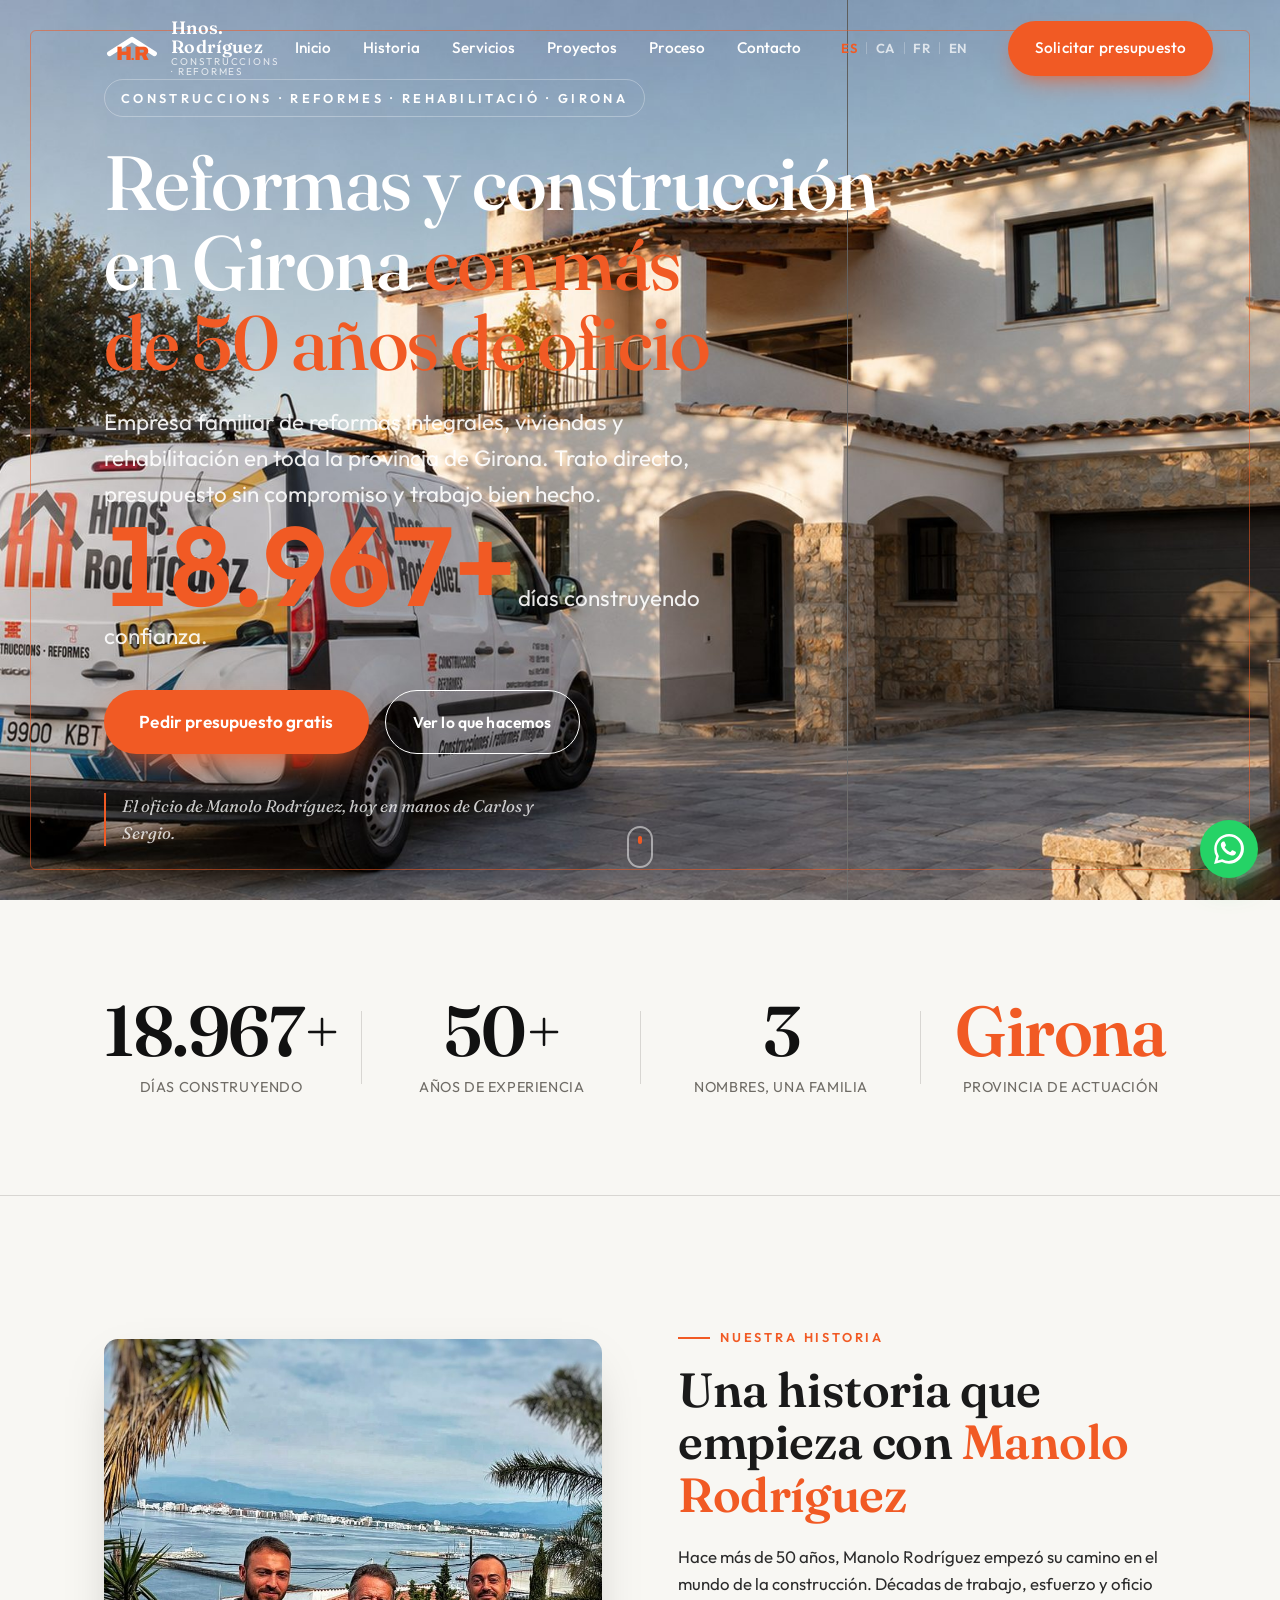
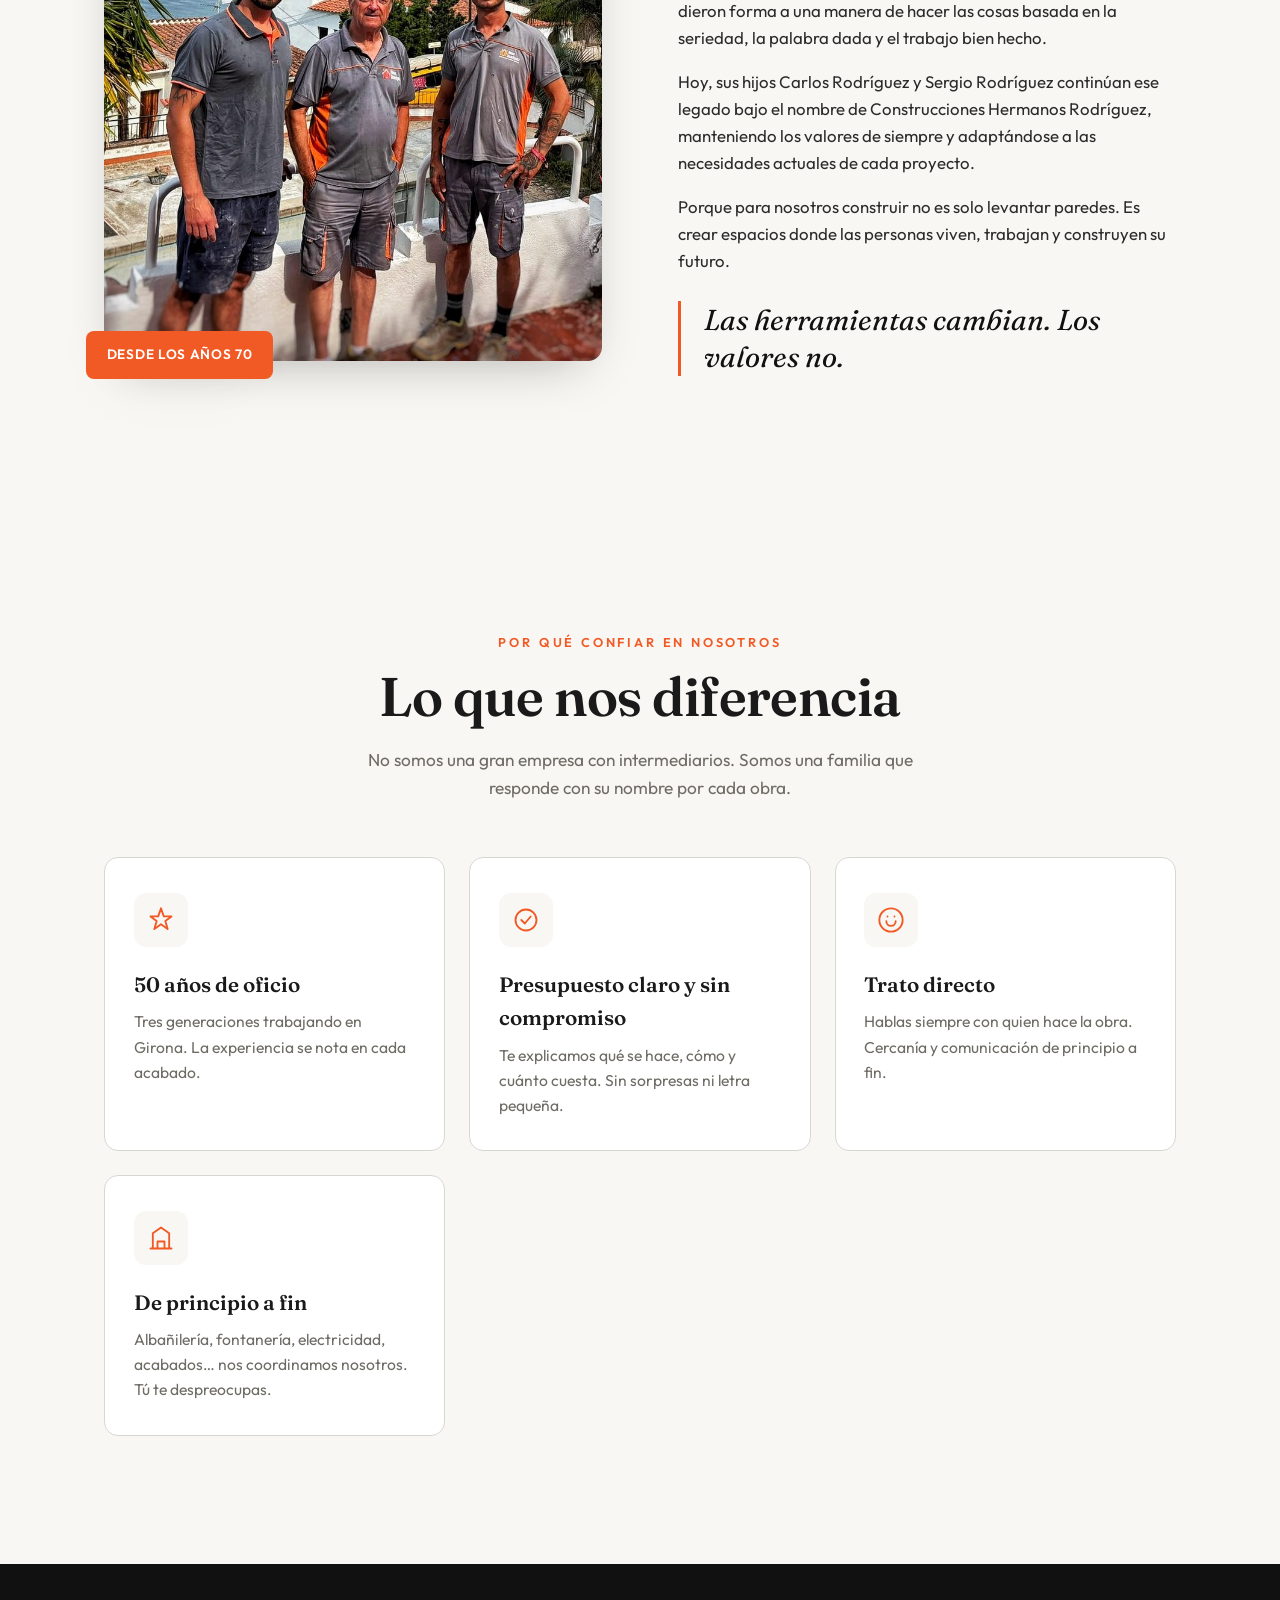
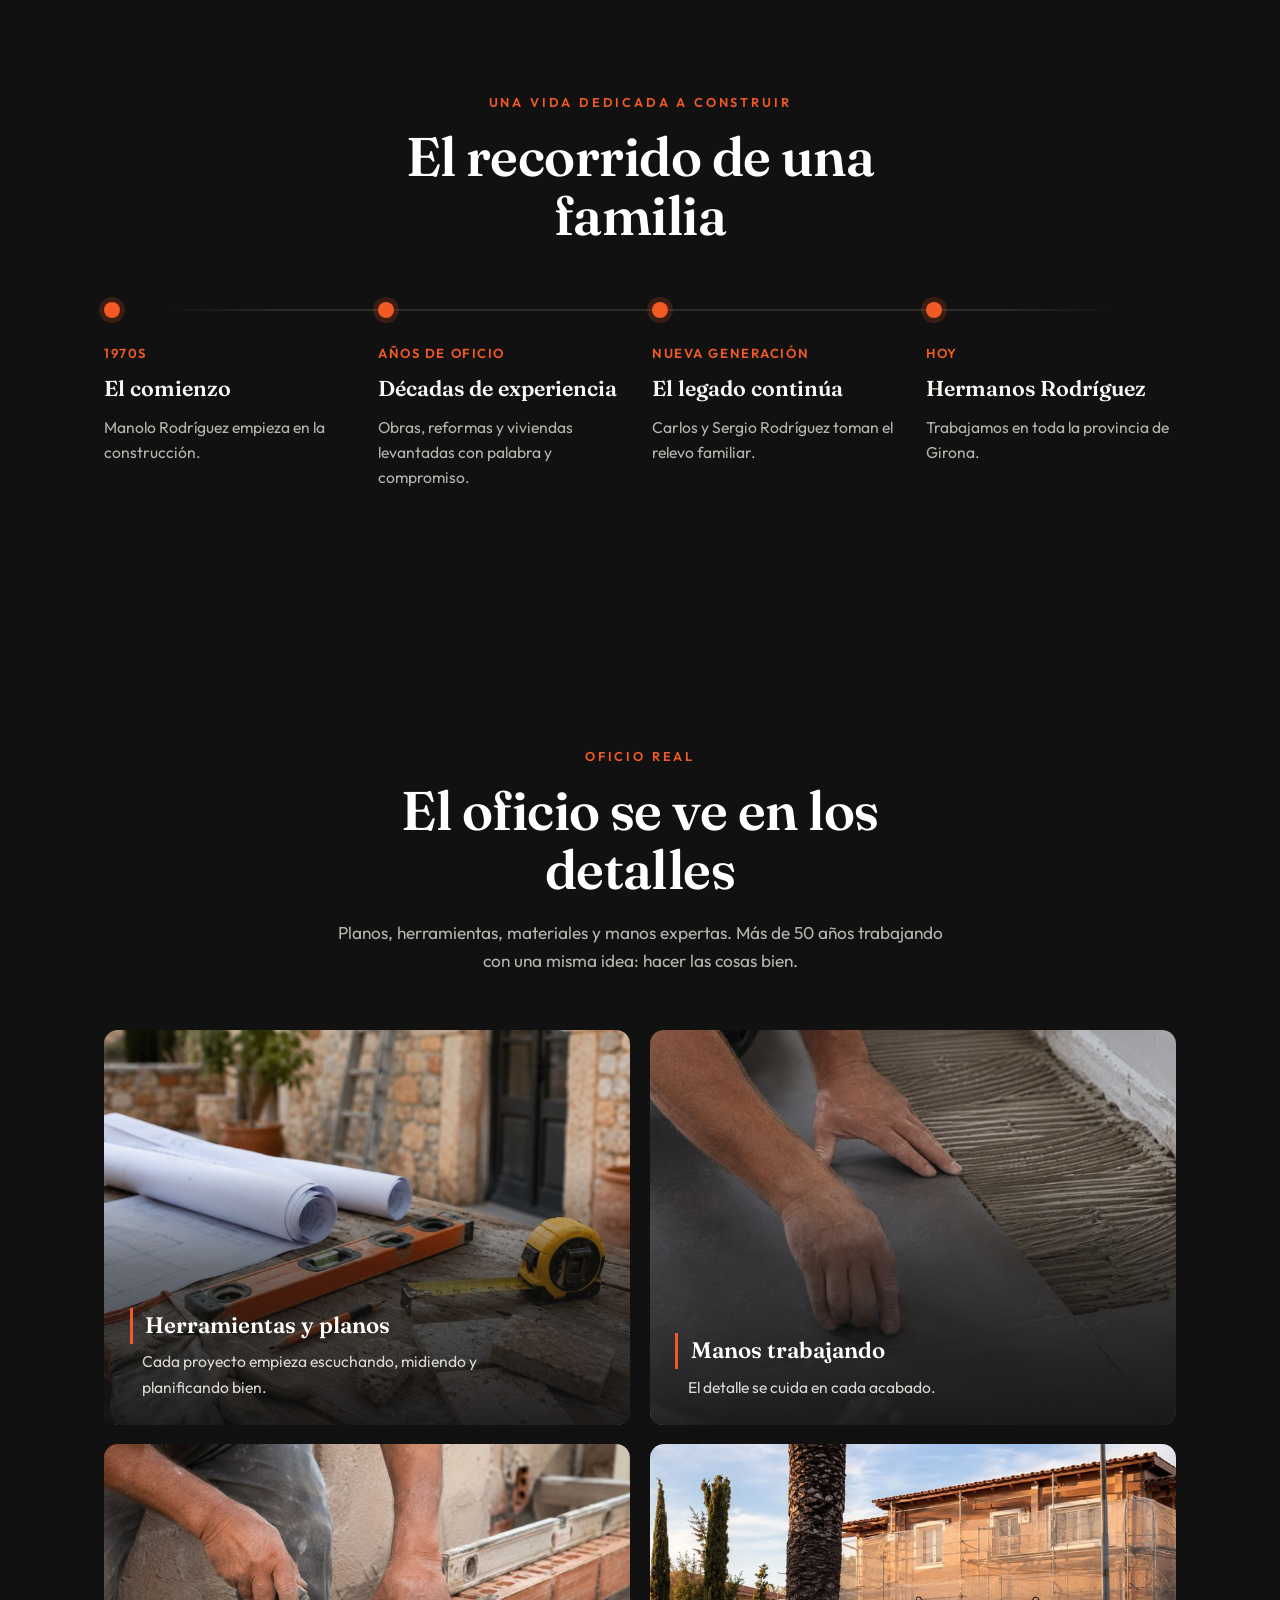
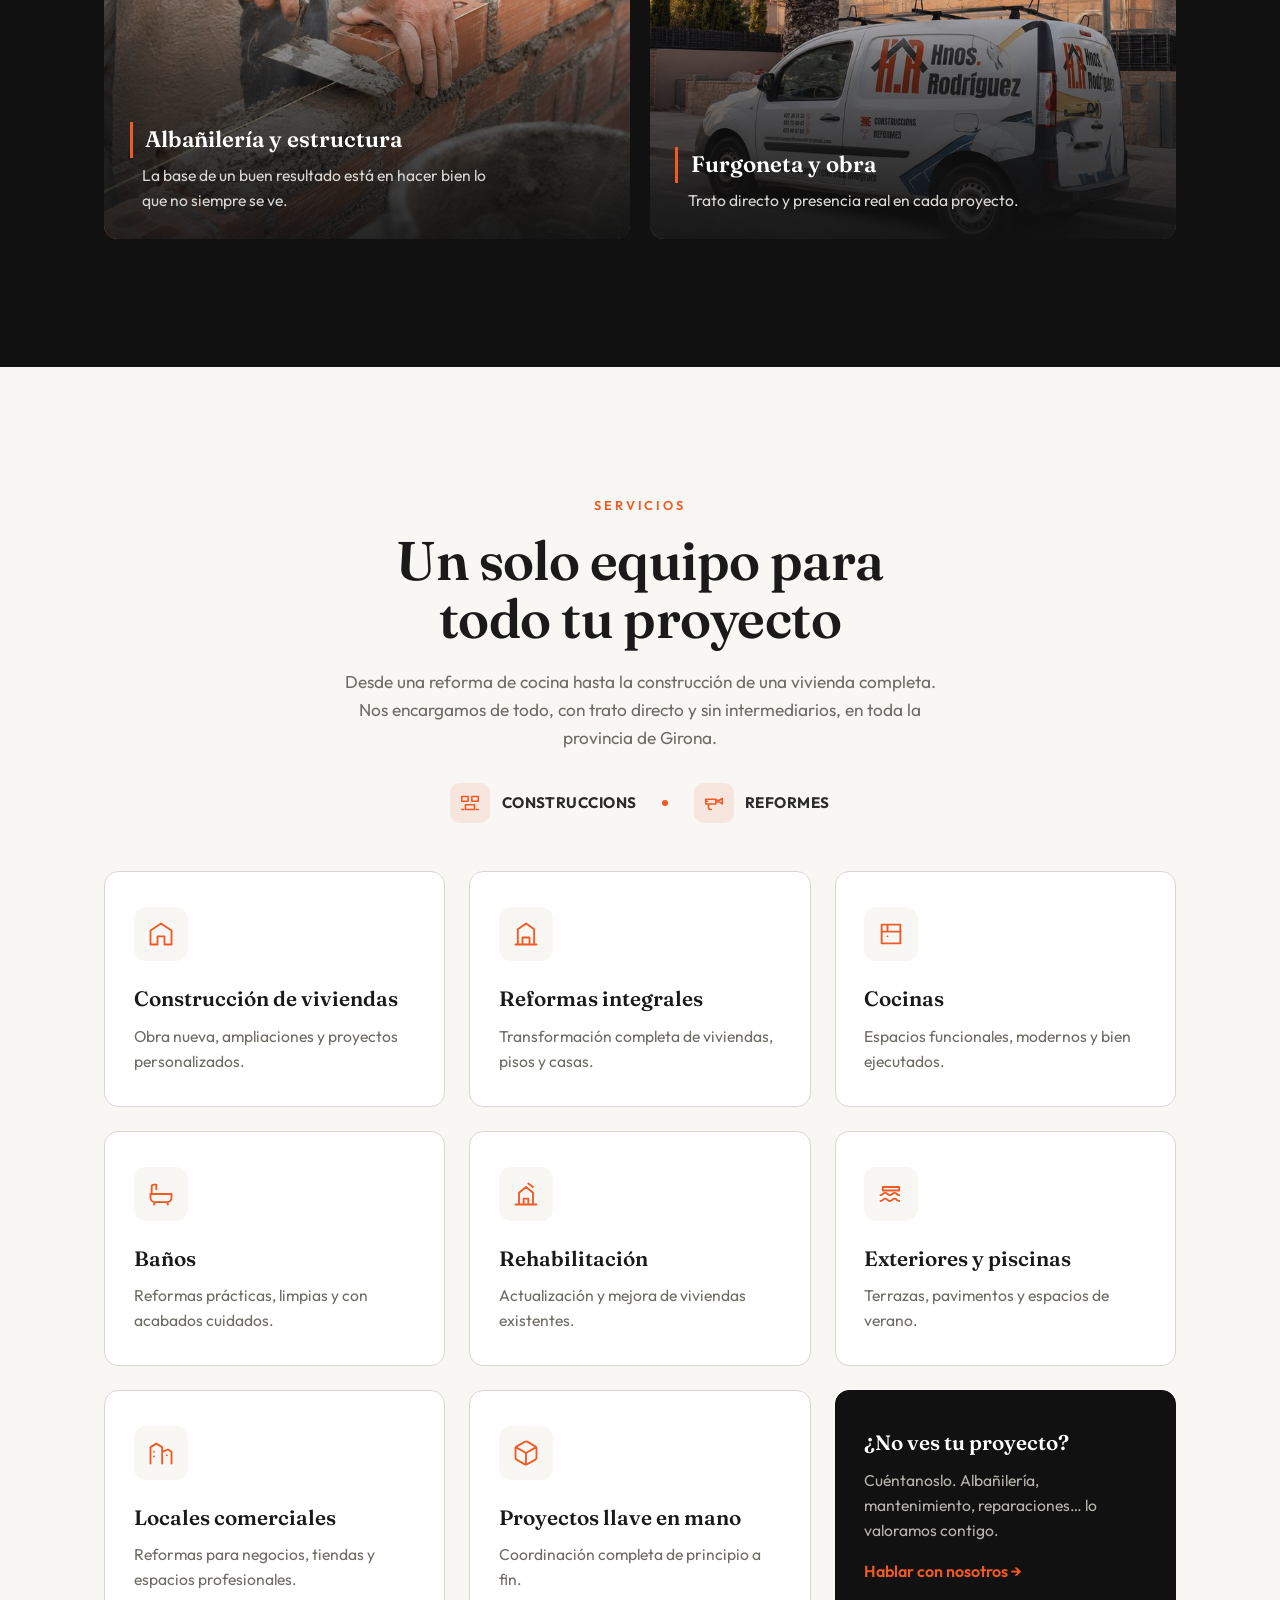
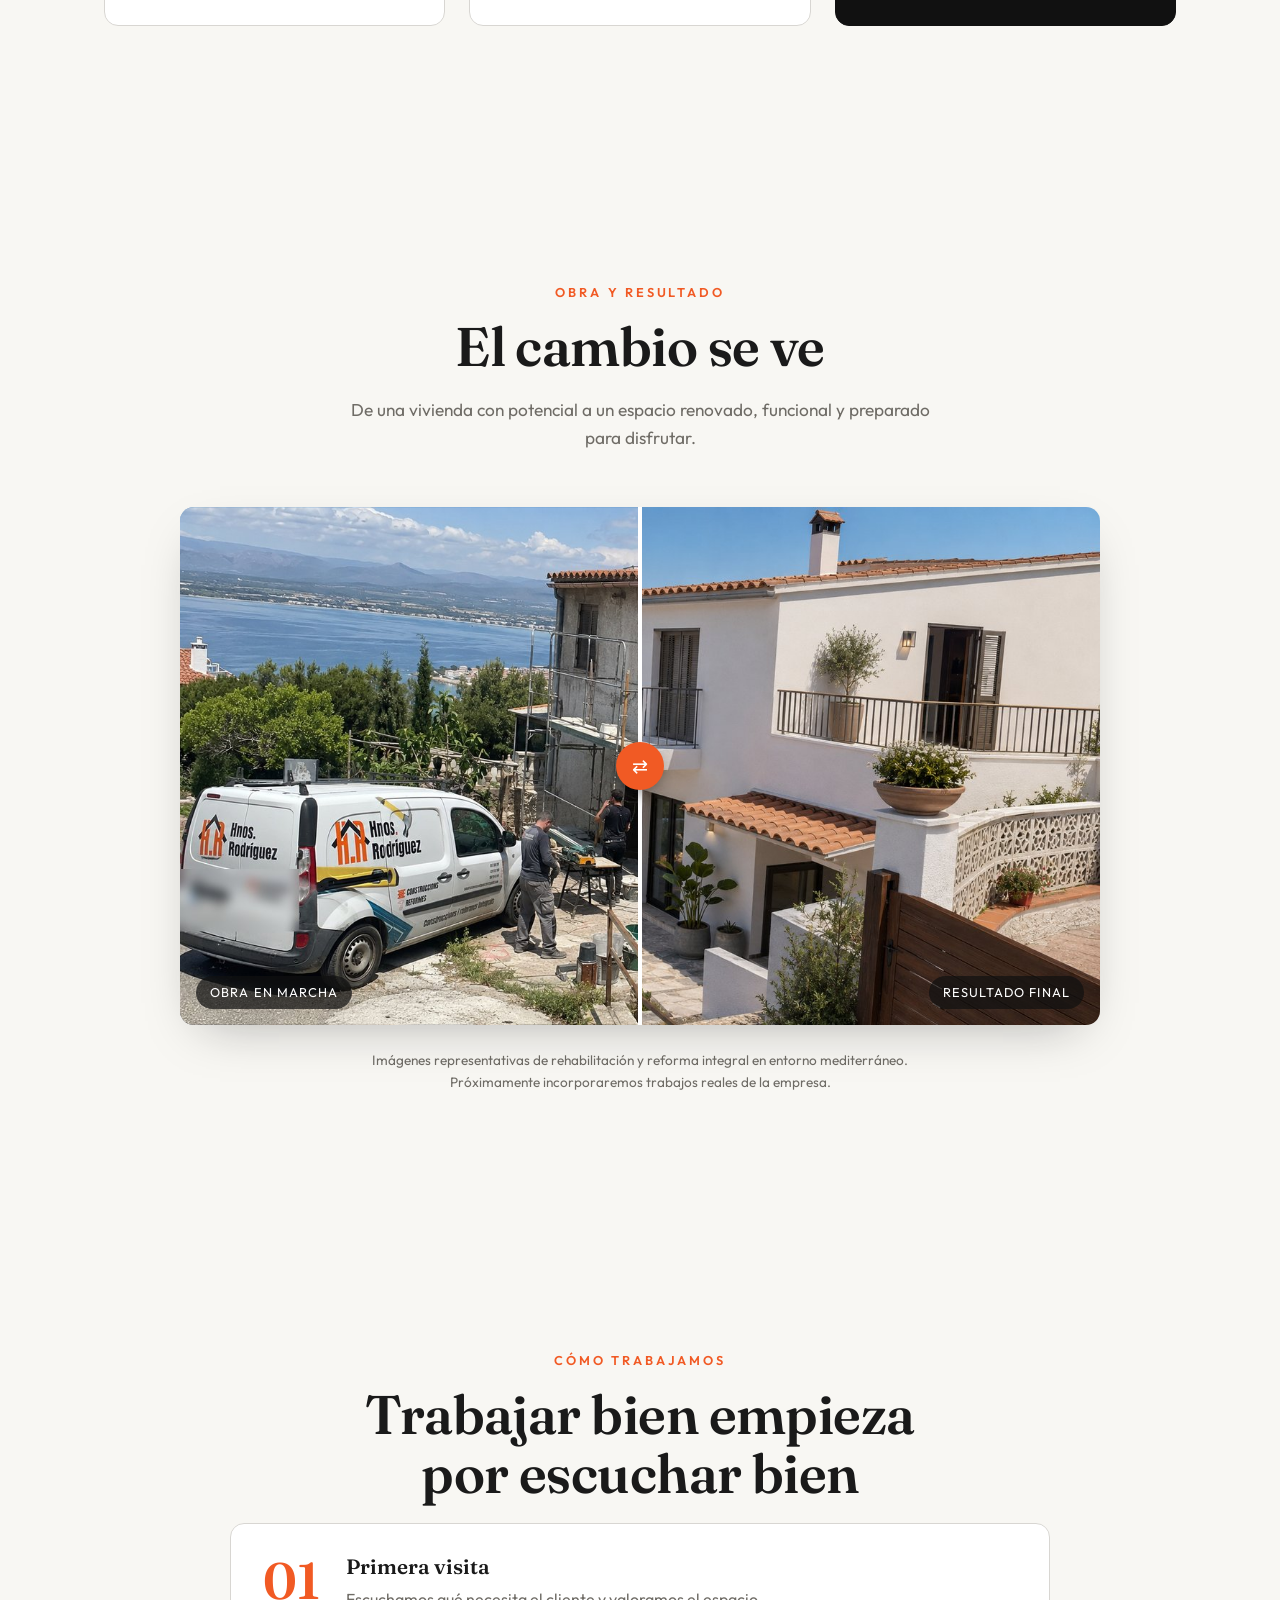
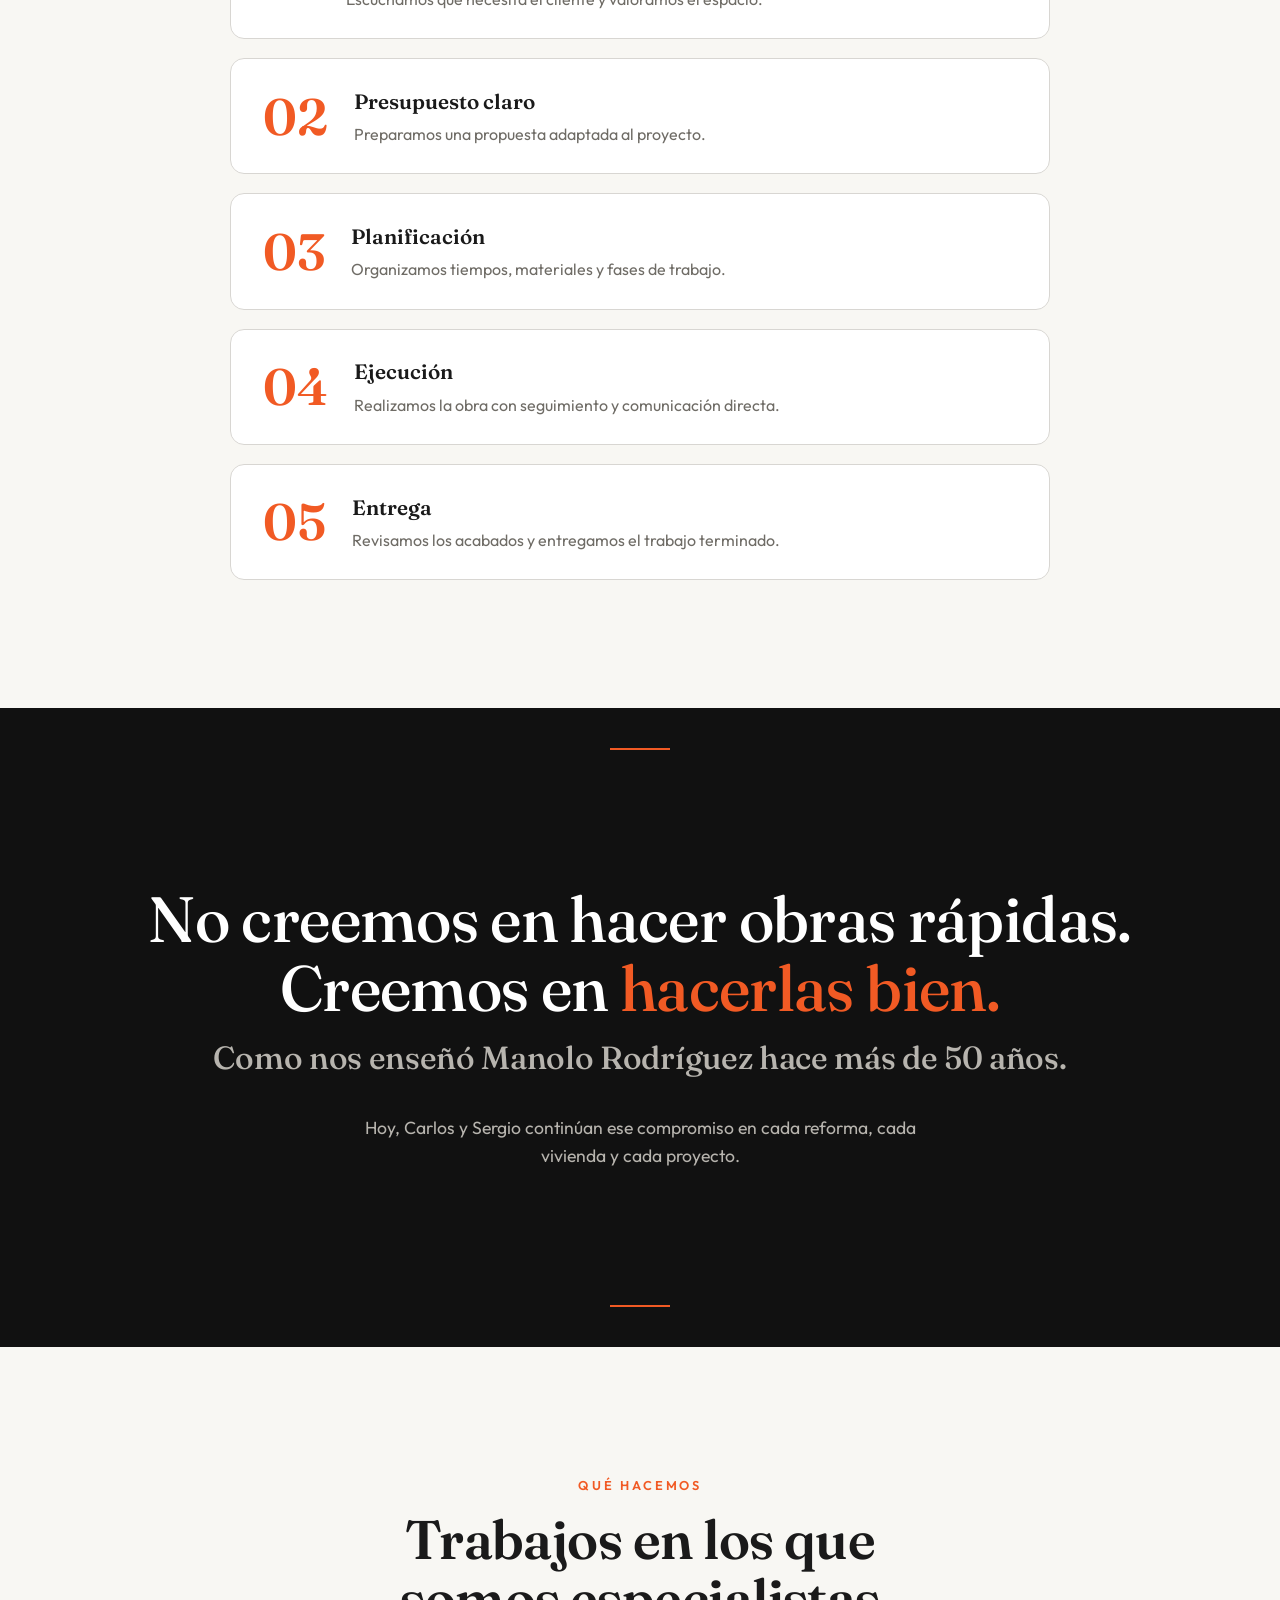
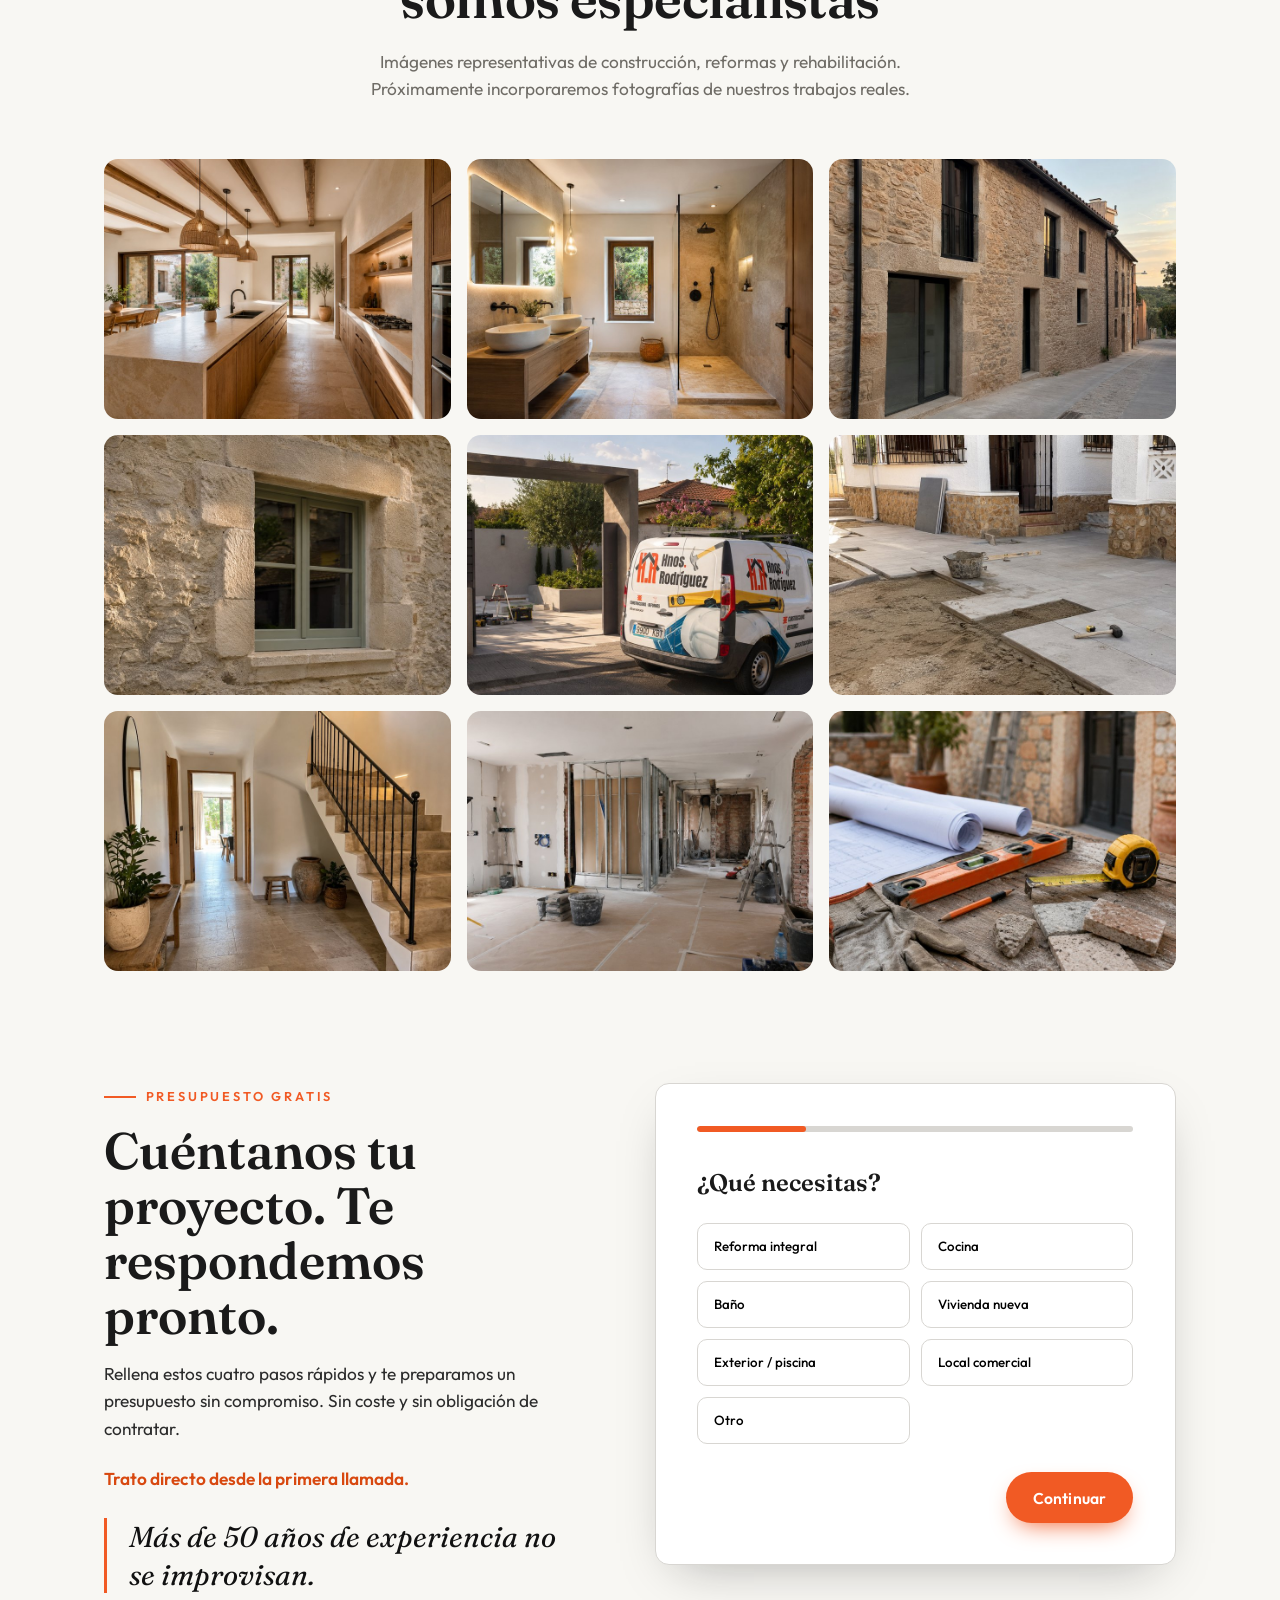
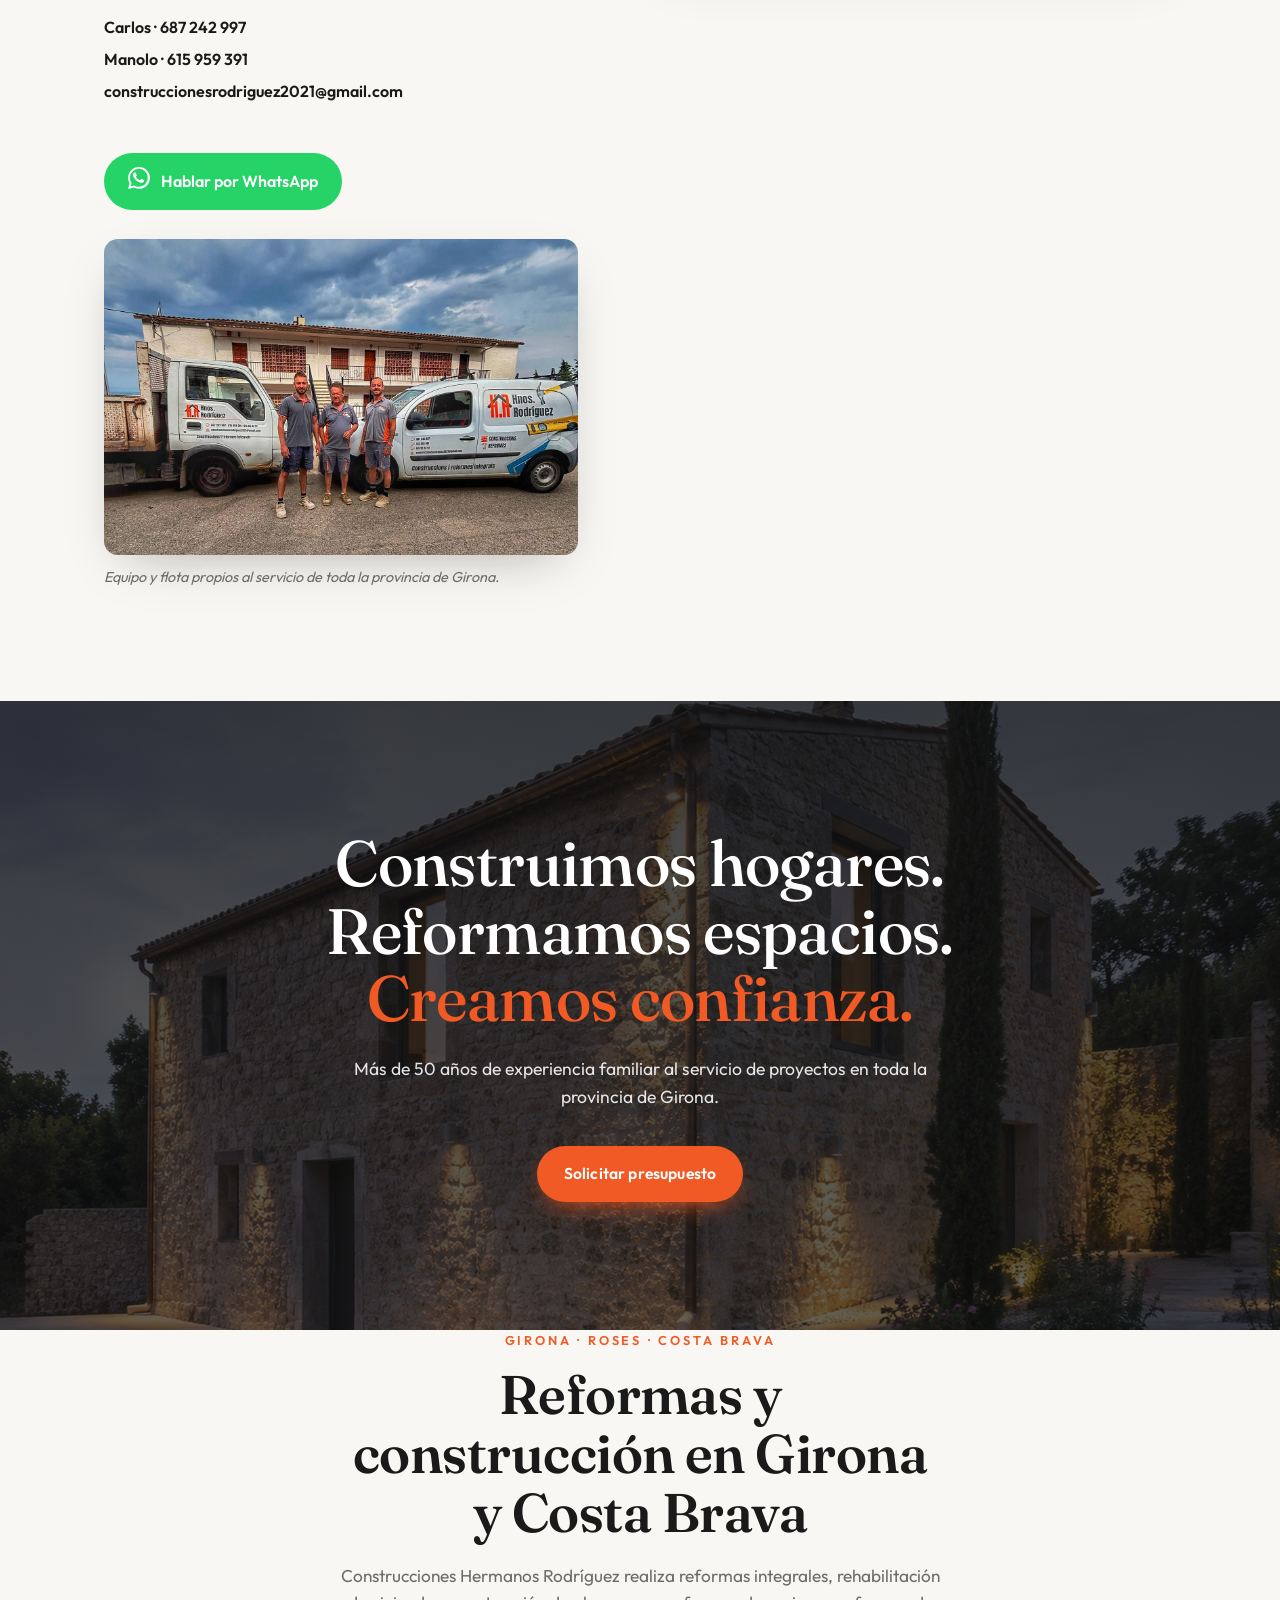
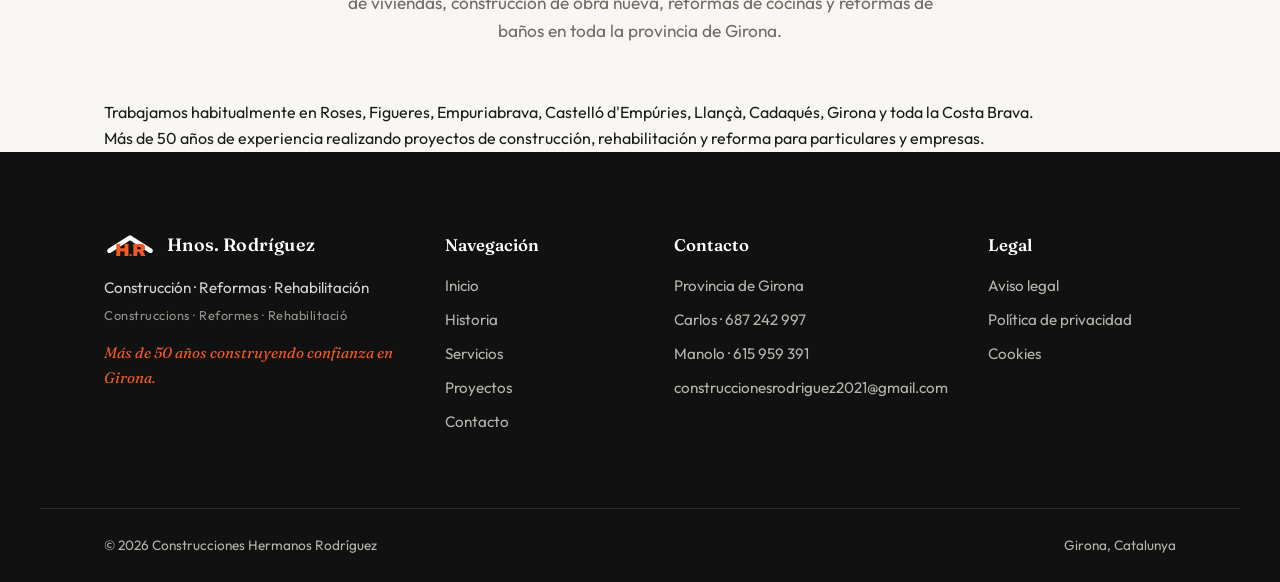
==== index.html @ c974e845 "Update index.html" ====
<!DOCTYPE html>
<html lang="es">
<head>
  <meta charset="UTF-8" />
  <meta name="viewport" content="width=device-width, initial-scale=1.0" />

  <!-- ============ SEO ============ -->
  <title>Construcciones Hermanos Rodríguez | Reformas en Girona, Roses y Costa Brava</title>
<meta name="description" content="Construcciones Hermanos Rodríguez, empresa familiar de reformas integrales y construcción en Girona, Roses y Costa Brava con más de 50 años de experiencia. Cocinas, baños, viviendas y rehabilitación. Presupuesto gratis." />
<meta name="keywords" content="construcción Girona, reformas Girona, reformas Roses, reformas Costa Brava, reformas integrales Girona, constructora Girona, rehabilitación de viviendas, empresa familiar de construcción" />
<meta name="author" content="Construcciones Hermanos Rodríguez" />
<meta name="robots" content="index, follow" />
<link rel="canonical" href="https://hermanosrodriguez1975.es/" />

  <!-- ============ hreflang · versiones por idioma ============ -->
  <link rel="alternate" hreflang="es" href="https://hermanosrodriguez1975.es/" />
  <link rel="alternate" hreflang="ca" href="https://hermanosrodriguez1975.es/ca/" />
  <link rel="alternate" hreflang="fr" href="https://hermanosrodriguez1975.es/fr/" />
  <link rel="alternate" hreflang="en" href="https://hermanosrodriguez1975.es/en/" />
  <link rel="alternate" hreflang="x-default" href="https://hermanosrodriguez1975.es/" />

  <!-- ============ Open Graph ============ -->
  <meta property="og:type" content="website" />
  <meta property="og:url" content="https://hermanosrodriguez1975.es/" />
  <meta property="og:title" content="Construcciones Hermanos Rodríguez | Reformas y construcción en Girona" />
  <meta property="og:description" content="Empresa familiar de construcción y reformas en Girona con más de 50 años de experiencia. Más de 50 años construyendo confianza." />
  <meta property="og:image" content="/images/hero.jpg" />
  <meta property="og:locale" content="es_ES" />
  <meta property="og:site_name" content="Construcciones Hermanos Rodríguez" />

  <!-- ============ Favicon (placeholder SVG con iniciales H.R) ============ -->
  <link rel="icon" type="image/svg+xml" href="data:image/svg+xml,%3Csvg xmlns='http://www.w3.org/2000/svg' viewBox='0 0 220 160'%3E%3Crect width='220' height='160' rx='28' fill='%23111111'/%3E%3Cpath d='M30 96 L110 44 L190 96' fill='none' stroke='%23E8E6E2' stroke-width='18' stroke-linejoin='round' stroke-linecap='round'/%3E%3Ctext x='110' y='118' text-anchor='middle' font-family='Arial Black,sans-serif' font-weight='900' font-size='62' fill='%23F15A24'%3EH.R%3C/text%3E%3C/svg%3E" />

  <!-- ============ Tipografías ============ -->
  <link rel="preconnect" href="https://fonts.googleapis.com" />
  <link rel="preconnect" href="https://fonts.gstatic.com" crossorigin />
  <link href="https://fonts.googleapis.com/css2?family=Archivo:wght@800;900&family=Fraunces:ital,opsz,wght@0,9..144,400;0,9..144,500;0,9..144,600;0,9..144,700;1,9..144,500&family=Outfit:wght@300;400;500;600;700&display=swap" rel="stylesheet" />

  <link rel="stylesheet" href="/style.css" />

  <!-- ============ JSON-LD · HomeAndConstructionBusiness ============ -->
  <script type="application/ld+json">
  {
    "@context": "https://schema.org",
    "@type": "HomeAndConstructionBusiness",
    "name": "Construcciones Hermanos Rodríguez",
    "alternateName": "Hnos. Rodríguez",
    "description": "Empresa familiar de construcción, reformas integrales y rehabilitación de viviendas en la provincia de Girona con más de 50 años de experiencia.",
    "url": "https://hermanosrodriguez1975.es/",
    "telephone": "+34687242997",
    "email": "construccionesrodriguez2021@gmail.com",
    "image": "https://hermanosrodriguez1975.es/images/hero.jpg",
    "priceRange": "€€",
    "areaServed": {
      "@type": "AdministrativeArea",
      "name": "Provincia de Girona"
    },
    "address": {
      "@type": "PostalAddress",
      "addressRegion": "Girona",
      "addressCountry": "ES"
    },
    "founder": {
      "@type": "Person",
      "name": "Manolo Rodríguez"
    },
    "employee": [
      { "@type": "Person", "name": "Carlos Rodríguez" },
      { "@type": "Person", "name": "Sergio Rodríguez" }
    ],
    "knowsAbout": [
      "Construcción de viviendas",
      "Reformas integrales",
      "Rehabilitación de viviendas",
      "Reformas de cocinas",
      "Reformas de baños",
      "Albañilería general",
      "Piscinas y exteriores"
    ],
    "slogan": "Más de 50 años construyendo confianza."
  }
  </script>
</head>

<body>

  <!-- ====================================================== -->
  <!-- SECCIÓN 1 · NAVBAR                                      -->
  <!-- ====================================================== -->
  <header class="nav" id="nav">
    <div class="nav__inner">
      <a href="#inicio" class="brand" aria-label="Construcciones Hermanos Rodríguez - Inicio">
        <span class="brand__mark" aria-hidden="true">
          <!-- Logo H.R fiel a la imagen de marca: H.R naranja + tejado gris detrás -->
          <svg viewBox="0 0 220 120" width="56" height="31" class="brand__logo">
            <path class="brand__roof" d="M22 80 L110 24 L198 80" fill="none" stroke="currentColor" stroke-width="20" stroke-linejoin="round" stroke-linecap="round"/>
            <text class="brand__hr" x="110" y="104" text-anchor="middle" font-family="'Archivo', 'Outfit', sans-serif" font-weight="900" font-size="76" letter-spacing="-2" fill="var(--orange)">H<tspan font-size="40">.</tspan>R</text>
          </svg>
        </span>
        <span class="brand__text">
          <strong>Hnos. Rodríguez</strong>
          <em>Construccions · Reformes</em>
        </span>
      </a>

      <nav class="nav__links" id="navLinks" aria-label="Navegación principal">
        <a href="#inicio">Inicio</a>
        <a href="#historia">Historia</a>
        <a href="#servicios">Servicios</a>
        <a href="#proyectos">Proyectos</a>
        <a href="#proceso">Proceso</a>
        <a href="#contacto">Contacto</a>
        <div class="lang" role="navigation" aria-label="Selector de idioma">
          <a href="/" class="lang__opt is-active" lang="es" hreflang="es" aria-current="true">ES</a>
          <a href="/ca/" class="lang__opt" lang="ca" hreflang="ca">CA</a>
          <a href="/fr/" class="lang__opt" lang="fr" hreflang="fr">FR</a>
          <a href="/en/" class="lang__opt" lang="en" hreflang="en">EN</a>
        </div>
        <a href="#contacto" class="btn btn--solid nav__cta">Solicitar presupuesto</a>
      </nav>

      <button class="nav__burger" id="navBurger" aria-label="Abrir menú" aria-expanded="false" aria-controls="navLinks">
        <span></span><span></span><span></span>
      </button>
    </div>
  </header>

  <!-- ====================================================== -->
  <!-- SECCIÓN 2 · HERO CINEMATOGRÁFICO                        -->
  <!-- ====================================================== -->
  <section class="hero" id="inicio">
    <div class="hero__media">
      <!-- Sustituir por images/hero.jpg (o un vídeo) -->
      <img src="/images/hero.jpg" alt="Imagen representativa de vivienda moderna y construcción en Girona" />
      <div class="hero__overlay"></div>
    </div>

    <!-- Marco fino naranja inspirado en el logo H.R -->
    <div class="hero__frame" aria-hidden="true"></div>

    <div class="hero__content">
      <span class="hero__eyebrow reveal">Construccions · Reformes · Rehabilitació · Girona</span>
      <h1 class="hero__title reveal">
        Reformas y construcción en Girona
        <span class="accent">con más de 50 años de oficio</span>
      </h1>
      <p class="hero__sub reveal">Empresa familiar de reformas integrales, viviendas y rehabilitación en toda la provincia de Girona. Trato directo, presupuesto sin compromiso y trabajo bien hecho. <span class="hero__count" id="heroDays" aria-label="18.750 o más días">18.750+</span> días construyendo confianza.</p>

      <div class="hero__actions reveal">
        <a href="#contacto" class="btn btn--solid btn--lg">Pedir presupuesto gratis</a>
        <a href="#proyectos" class="btn btn--ghost">Ver lo que hacemos</a>
      </div>

      <p class="hero__note reveal">El oficio de Manolo Rodríguez, hoy en manos de Carlos y Sergio.</p>
      <p class="hero__tag reveal">Las herramientas cambian. Los valores no.</p>
    </div>

    <a href="#confianza" class="hero__scroll" aria-label="Bajar">
      <span></span>
    </a>
  </section>

  <!-- ====================================================== -->
  <!-- SECCIÓN 3 · MURO DE CONFIANZA                           -->
  <!-- ====================================================== -->
  <section class="trust" aria-label="Datos de la empresa" id="confianza">
    <div class="container">
      <div class="trust__grid">
        <div class="trust__item reveal">
          <span class="trust__num" data-count="18750" data-dynamic="days" data-suffix="+">18.750+</span>
          <span class="trust__label">Días construyendo</span>
        </div>
        <div class="trust__item reveal">
          <span class="trust__num" data-count="50" data-suffix="+">50+</span>
          <span class="trust__label">Años de experiencia</span>
        </div>
        <div class="trust__item reveal">
          <span class="trust__num">3</span>
          <span class="trust__label">Nombres, una familia</span>
        </div>
        <div class="trust__item reveal">
          <span class="trust__num trust__num--word">Girona</span>
          <span class="trust__label">Provincia de actuación</span>
        </div>
      </div>
    </div>
  </section>

  <!-- ====================================================== -->
  <!-- SECCIÓN 4 · HISTORIA FAMILIAR                           -->
  <!-- ====================================================== -->
  <section class="history" id="historia">
    <div class="container history__grid">
      <div class="history__media reveal">
        <img src="/images/equipo-mar.jpg" alt="Manolo, Carlos y Sergio Rodríguez, equipo de Construcciones Hermanos Rodríguez, frente a la bahía de Roses (Girona)" />
        <span class="history__badge">Desde los años 70</span>
      </div>

      <div class="history__text">
        <span class="kicker reveal">Nuestra historia</span>
        <h2 class="reveal">Una historia que empieza con <span class="accent">Manolo Rodríguez</span></h2>
        <p class="reveal">Hace más de 50 años, Manolo Rodríguez empezó su camino en el mundo de la construcción. Décadas de trabajo, esfuerzo y oficio dieron forma a una manera de hacer las cosas basada en la seriedad, la palabra dada y el trabajo bien hecho.</p>
        <p class="reveal">Hoy, sus hijos Carlos Rodríguez y Sergio Rodríguez continúan ese legado bajo el nombre de Construcciones Hermanos Rodríguez, manteniendo los valores de siempre y adaptándose a las necesidades actuales de cada proyecto.</p>
        <p class="reveal">Porque para nosotros construir no es solo levantar paredes. Es crear espacios donde las personas viven, trabajan y construyen su futuro.</p>
        <blockquote class="pullquote reveal">Las herramientas cambian. Los valores no.</blockquote>
      </div>
    </div>
  </section>

  <!-- ====================================================== -->
  <!-- SECCIÓN · POR QUÉ ELEGIRNOS                             -->
  <!-- ====================================================== -->
  <section class="services" aria-label="Por qué elegirnos">
    <div class="container">
      <span class="kicker kicker--center reveal">Por qué confiar en nosotros</span>
      <h2 class="section-title reveal">Lo que nos diferencia</h2>
      <p class="section-sub reveal">No somos una gran empresa con intermediarios. Somos una familia que responde con su nombre por cada obra.</p>

      <div class="services__grid">
        <article class="card reveal">
          <span class="card__icon" aria-hidden="true">
            <svg viewBox="0 0 24 24"><path d="M12 2l2.4 6.9H21l-5.3 4 2 6.9-5.7-4.2-5.7 4.2 2-6.9-5.3-4h6.6z"/></svg>
          </span>
          <h3>50 años de oficio</h3>
          <p>Tres generaciones trabajando en Girona. La experiencia se nota en cada acabado.</p>
        </article>
        <article class="card reveal">
          <span class="card__icon" aria-hidden="true">
            <svg viewBox="0 0 24 24"><path d="M3 12a9 9 0 1 0 18 0 9 9 0 0 0-18 0zM8 12l3 3 5-6"/></svg>
          </span>
          <h3>Presupuesto claro y sin compromiso</h3>
          <p>Te explicamos qué se hace, cómo y cuánto cuesta. Sin sorpresas ni letra pequeña.</p>
        </article>
        <article class="card reveal">
          <span class="card__icon" aria-hidden="true">
            <svg viewBox="0 0 24 24"><path d="M12 2a10 10 0 1 0 0 20 10 10 0 0 0 0-20zM8 13a4 4 0 0 0 8 0M9 9h.01M15 9h.01"/></svg>
          </span>
          <h3>Trato directo</h3>
          <p>Hablas siempre con quien hace la obra. Cercanía y comunicación de principio a fin.</p>
        </article>
        <article class="card reveal">
          <span class="card__icon" aria-hidden="true">
            <svg viewBox="0 0 24 24"><path d="M3 21h18M5 21V8l7-5 7 5v13M9 21v-6h6v6"/></svg>
          </span>
          <h3>De principio a fin</h3>
          <p>Albañilería, fontanería, electricidad, acabados… nos coordinamos nosotros. Tú te despreocupas.</p>
        </article>
      </div>
    </div>
  </section>
  <!-- ====================================================== -->
  <section class="timeline" aria-label="Trayectoria de la empresa">
    <div class="container">
      <span class="kicker kicker--center reveal">Una vida dedicada a construir</span>
      <h2 class="section-title reveal">El recorrido de una familia</h2>

      <ol class="timeline__track">
        <li class="timeline__step reveal">
          <span class="timeline__dot" aria-hidden="true"></span>
          <span class="timeline__year">1970s</span>
          <h3>El comienzo</h3>
          <p>Manolo Rodríguez empieza en la construcción.</p>
        </li>
        <li class="timeline__step reveal">
          <span class="timeline__dot" aria-hidden="true"></span>
          <span class="timeline__year">Años de oficio</span>
          <h3>Décadas de experiencia</h3>
          <p>Obras, reformas y viviendas levantadas con palabra y compromiso.</p>
        </li>
        <li class="timeline__step reveal">
          <span class="timeline__dot" aria-hidden="true"></span>
          <span class="timeline__year">Nueva generación</span>
          <h3>El legado continúa</h3>
          <p>Carlos y Sergio Rodríguez toman el relevo familiar.</p>
        </li>
        <li class="timeline__step reveal">
          <span class="timeline__dot" aria-hidden="true"></span>
          <span class="timeline__year">Hoy</span>
          <h3>Hermanos Rodríguez</h3>
          <p>Trabajamos en toda la provincia de Girona.</p>
        </li>
      </ol>
    </div>
  </section>

  <!-- ====================================================== -->
  <!-- SECCIÓN · EL OFICIO SE VE EN LOS DETALLES               -->
  <!-- ====================================================== -->
  <section class="craft">
    <div class="container">
      <span class="kicker kicker--center reveal">Oficio real</span>
      <h2 class="section-title reveal">El oficio se ve en los detalles</h2>
      <p class="section-sub reveal">Planos, herramientas, materiales y manos expertas. Más de 50 años trabajando con una misma idea: hacer las cosas bien.</p>

      <div class="craft__grid">
        <figure class="craft__item reveal">
          <img src="/images/oficio-herramientas.jpg" alt="Imagen representativa de herramientas de obra" />
          <figcaption>
            <h3>Herramientas y planos</h3>
            <p>Cada proyecto empieza escuchando, midiendo y planificando bien.</p>
          </figcaption>
        </figure>
        <figure class="craft__item reveal">
          <img src="/images/oficio-manos.jpg" alt="Imagen representativa de trabajo artesanal" />
          <figcaption>
            <h3>Manos trabajando</h3>
            <p>El detalle se cuida en cada acabado.</p>
          </figcaption>
        </figure>
        <figure class="craft__item reveal">
          <img src="/images/oficio-albanileria.jpg" alt="Imagen representativa de albañilería" />
          <figcaption>
            <h3>Albañilería y estructura</h3>
            <p>La base de un buen resultado está en hacer bien lo que no siempre se ve.</p>
          </figcaption>
        </figure>
        <figure class="craft__item reveal">
          <img src="/images/oficio-furgoneta.jpg" alt="Imagen representativa de empresa familiar de construcción" />
          <figcaption>
            <h3>Furgoneta y obra</h3>
            <p>Trato directo y presencia real en cada proyecto.</p>
          </figcaption>
        </figure>
      </div>
    </div>
  </section>

  <!-- ====================================================== -->
  <!-- SECCIÓN 6 · SERVICIOS PREMIUM                           -->
  <!-- ====================================================== -->
  <section class="services" id="servicios">
    <div class="container">
      <span class="kicker kicker--center reveal">Servicios</span>
      <h2 class="section-title reveal">Un solo equipo para todo tu proyecto</h2>
      <p class="section-sub reveal">Desde una reforma de cocina hasta la construcción de una vivienda completa. Nos encargamos de todo, con trato directo y sin intermediarios, en toda la provincia de Girona.</p>

      <!-- Tira de identidad: iconos de ladrillo y taladro, como en la furgoneta -->
      <div class="badges reveal" aria-label="Construcciones y reformas">
        <span class="badge">
          <span class="badge__icon" aria-hidden="true">
            <!-- Ladrillos -->
            <svg viewBox="0 0 24 24"><path d="M3 5h7v5H3zM14 5h7v5h-7zM7 14h10v5H7zM3 19h2M19 19h2M3 5v5M21 5v5"/></svg>
          </span>
          Construccions
        </span>
        <span class="badge__sep" aria-hidden="true"></span>
        <span class="badge">
          <span class="badge__icon" aria-hidden="true">
            <!-- Taladro -->
            <svg viewBox="0 0 24 24"><path d="M3 8h11v5H3zM14 9h4l3-2v6l-3-2h-4M6 13v4a2 2 0 0 0 2 2h1M3 10h2"/></svg>
          </span>
          Reformes
        </span>
      </div>

      <div class="services__grid">
        <!-- Cada tarjeta: icono SVG minimalista + línea naranja + texto -->
        <article class="card reveal">
          <span class="card__icon" aria-hidden="true">
            <svg viewBox="0 0 24 24"><path d="M3 21V9l9-6 9 6v12h-6v-7H9v7z"/></svg>
          </span>
          <h3>Construcción de viviendas</h3>
          <p>Obra nueva, ampliaciones y proyectos personalizados.</p>
        </article>

        <article class="card reveal">
          <span class="card__icon" aria-hidden="true">
            <svg viewBox="0 0 24 24"><path d="M3 21h18M5 21V8l7-5 7 5v13M9 21v-6h6v6"/></svg>
          </span>
          <h3>Reformas integrales</h3>
          <p>Transformación completa de viviendas, pisos y casas.</p>
        </article>

        <article class="card reveal">
          <span class="card__icon" aria-hidden="true">
            <svg viewBox="0 0 24 24"><path d="M4 4h16v16H4zM4 10h16M9 4v6M9 14h.01"/></svg>
          </span>
          <h3>Cocinas</h3>
          <p>Espacios funcionales, modernos y bien ejecutados.</p>
        </article>

        <article class="card reveal">
          <span class="card__icon" aria-hidden="true">
            <svg viewBox="0 0 24 24"><path d="M4 12V6a2 2 0 0 1 2-2h2v4M3 12h18v3a4 4 0 0 1-4 4H7a4 4 0 0 1-4-4zM7 19l-1 2M17 19l1 2"/></svg>
          </span>
          <h3>Baños</h3>
          <p>Reformas prácticas, limpias y con acabados cuidados.</p>
        </article>

        <article class="card reveal">
          <span class="card__icon" aria-hidden="true">
            <svg viewBox="0 0 24 24"><path d="M3 21h18M6 21V11l6-5 6 5v10M10 21v-5h4v5M14 3l4 3"/></svg>
          </span>
          <h3>Rehabilitación</h3>
          <p>Actualización y mejora de viviendas existentes.</p>
        </article>

        <article class="card reveal">
          <span class="card__icon" aria-hidden="true">
            <svg viewBox="0 0 24 24"><path d="M3 18c2 0 2-2 4-2s2 2 4 2 2-2 4-2 2 2 4 2M3 13c2 0 2-2 4-2s2 2 4 2 2-2 4-2 2 2 4 2M5 6h14v3H5z"/></svg>
          </span>
          <h3>Exteriores y piscinas</h3>
          <p>Terrazas, pavimentos y espacios de verano.</p>
        </article>

        <article class="card reveal">
          <span class="card__icon" aria-hidden="true">
            <svg viewBox="0 0 24 24"><path d="M3 21V7l5-3 5 3v14M13 21V11l5-2 3 2v10M6 11h.01M6 15h.01M17 14h.01"/></svg>
          </span>
          <h3>Locales comerciales</h3>
          <p>Reformas para negocios, tiendas y espacios profesionales.</p>
        </article>

        <article class="card reveal">
          <span class="card__icon" aria-hidden="true">
            <svg viewBox="0 0 24 24"><path d="M21 16V8a2 2 0 0 0-1-1.7l-7-4a2 2 0 0 0-2 0l-7 4A2 2 0 0 0 3 8v8a2 2 0 0 0 1 1.7l7 4a2 2 0 0 0 2 0l7-4A2 2 0 0 0 21 16zM3.3 7L12 12l8.7-5M12 22V12"/></svg>
          </span>
          <h3>Proyectos llave en mano</h3>
          <p>Coordinación completa de principio a fin.</p>
        </article>

        <article class="card card--cta reveal">
          <h3>¿No ves tu proyecto?</h3>
          <p>Cuéntanoslo. Albañilería, mantenimiento, reparaciones… lo valoramos contigo.</p>
          <a href="#contacto" class="card__link">Hablar con nosotros →</a>
        </article>
      </div>
    </div>
  </section>

  <!-- ====================================================== -->
  <!-- SECCIÓN 7 · COMPARADOR ANTES / DESPUÉS                  -->
  <!-- ====================================================== -->
  <section class="ba">
    <div class="container">
      <span class="kicker kicker--center reveal">Obra y resultado</span>
      <h2 class="section-title reveal">El cambio se ve</h2>
      <p class="section-sub reveal">De una vivienda con potencial a un espacio renovado, funcional y preparado para disfrutar.</p>

      <!-- Slider deslizable con clip-path (responsive desktop + táctil) -->
      <div class="ba__compare reveal" id="baCompare" style="--pos:50%">
        <img class="ba__img ba__img--after" src="/images/slider-resultado-final.jpg" alt="Imagen representativa de vivienda mediterránea rehabilitada con vistas al mar" />
        <img class="ba__img ba__img--before" id="baBefore" src="/images/slider-obra-en-marcha.jpg" alt="Imagen representativa de obra en marcha en vivienda mediterránea en Roses" />
        <div class="ba__handle" id="baHandle" role="slider" aria-label="Comparar obra en marcha y resultado final" aria-valuemin="0" aria-valuemax="100" aria-valuenow="50" tabindex="0">
          <span class="ba__grip" aria-hidden="true">⇄</span>
        </div>
        <span class="ba__tag ba__tag--before">Obra en marcha</span>
        <span class="ba__tag ba__tag--after">Resultado final</span>
      </div>

      <p class="ba__note reveal">Imágenes representativas de rehabilitación y reforma integral en entorno mediterráneo. Próximamente incorporaremos trabajos reales de la empresa.</p>
    </div>
  </section>

  <!-- ====================================================== -->
  <!-- SECCIÓN 8 · PROCESO DE TRABAJO                          -->
  <!-- ====================================================== -->
  <section class="process" id="proceso">
    <div class="container">
      <span class="kicker kicker--center reveal">Cómo trabajamos</span>
      <h2 class="section-title reveal">Trabajar bien empieza por escuchar bien</h2>

      <div class="process__list">
        <article class="step reveal">
          <span class="step__num">01</span>
          <div><h3>Primera visita</h3><p>Escuchamos qué necesita el cliente y valoramos el espacio.</p></div>
        </article>
        <article class="step reveal">
          <span class="step__num">02</span>
          <div><h3>Presupuesto claro</h3><p>Preparamos una propuesta adaptada al proyecto.</p></div>
        </article>
        <article class="step reveal">
          <span class="step__num">03</span>
          <div><h3>Planificación</h3><p>Organizamos tiempos, materiales y fases de trabajo.</p></div>
        </article>
        <article class="step reveal">
          <span class="step__num">04</span>
          <div><h3>Ejecución</h3><p>Realizamos la obra con seguimiento y comunicación directa.</p></div>
        </article>
        <article class="step reveal">
          <span class="step__num">05</span>
          <div><h3>Entrega</h3><p>Revisamos los acabados y entregamos el trabajo terminado.</p></div>
        </article>
      </div>
    </div>
  </section>

  <!-- ====================================================== -->
  <!-- SECCIÓN 9 · MANIFIESTO FAMILIAR                         -->
  <!-- ====================================================== -->
  <section class="manifesto">
    <div class="container manifesto__inner">
      <p class="manifesto__big reveal">No creemos en hacer obras rápidas.</p>
      <p class="manifesto__big reveal">Creemos en <span class="accent">hacerlas bien.</span></p>
      <p class="manifesto__big manifesto__big--sm reveal">Como nos enseñó Manolo Rodríguez hace más de 50 años.</p>
      <p class="manifesto__foot reveal">Hoy, Carlos y Sergio continúan ese compromiso en cada reforma, cada vivienda y cada proyecto.</p>
    </div>
  </section>

  <!-- ====================================================== -->
  <!-- SECCIÓN 10 · GALERÍA / PROYECTOS                        -->
  <!-- ====================================================== -->
  <section class="gallery" id="proyectos">
    <div class="container">
      <span class="kicker kicker--center reveal">Qué hacemos</span>
      <h2 class="section-title reveal">Trabajos en los que somos especialistas</h2>
      <p class="section-sub reveal">Imágenes representativas de construcción, reformas y rehabilitación. Próximamente incorporaremos fotografías de nuestros trabajos reales.</p>

      <div class="gallery__grid">
        <figure class="gallery__item reveal"><img src="/images/project-1.jpg" alt="Imagen representativa de reforma de cocina"><figcaption><span>Cocina</span></figcaption></figure>
        <figure class="gallery__item reveal"><img src="/images/project-2.jpg" alt="Imagen representativa de reforma de baño"><figcaption><span>Baño</span></figcaption></figure>
        <figure class="gallery__item reveal"><img src="/images/project-3.jpg" alt="Imagen representativa de vivienda en construcción"><figcaption><span>Vivienda</span></figcaption></figure>
        <figure class="gallery__item reveal"><img src="/images/project-4.jpg" alt="Imagen representativa de rehabilitación de fachada"><figcaption><span>Rehabilitación</span></figcaption></figure>
        <figure class="gallery__item reveal"><img src="/images/project-5.jpg" alt="Imagen representativa de terraza exterior"><figcaption><span>Exterior</span></figcaption></figure>
        <figure class="gallery__item reveal"><img src="/images/project-6.jpg" alt="Imagen representativa de piscina"><figcaption><span>Piscina</span></figcaption></figure>
        <figure class="gallery__item reveal"><img src="/images/project-7.jpg" alt="Imagen representativa de reforma integral de interior"><figcaption><span>Reforma integral</span></figcaption></figure>
        <figure class="gallery__item reveal"><img src="/images/project-8.jpg" alt="Imagen representativa de obra nueva"><figcaption><span>Obra nueva</span></figcaption></figure>
        <figure class="gallery__item reveal"><img src="/images/project-9.jpg" alt="Imagen representativa de detalle de materiales"><figcaption><span>Detalle</span></figcaption></figure>
      </div>
    </div>
  </section>

  <!-- ====================================================== -->
  <!-- SECCIÓN 11 · FORMULARIO INTELIGENTE                     -->
  <!-- ====================================================== -->
  <section class="quote" id="contacto">
    <div class="container quote__grid">
      <div class="quote__intro">
        <span class="kicker reveal">Presupuesto gratis</span>
        <h2 class="reveal">Cuéntanos tu proyecto. Te respondemos pronto.</h2>
        <p class="reveal">Rellena estos cuatro pasos rápidos y te preparamos un presupuesto sin compromiso. Sin coste y sin obligación de contratar.</p>
        <p class="quote__direct reveal">Trato directo desde la primera llamada.</p>
        <blockquote class="pullquote reveal">Más de 50 años de experiencia no se improvisan.</blockquote>

        <div class="quote__contacts reveal">
          <a href="tel:+34687242997">Carlos · 687 242 997</a>
          <a href="tel:+34615959391">Manolo · 615 959 391</a>
          <a href="mailto:construccionesrodriguez2021@gmail.com">construccionesrodriguez2021@gmail.com</a>
        </div>

        <a class="wa-inline reveal" id="waInline" href="#" target="_blank" rel="noopener">
          <span class="wa-inline__icon" aria-hidden="true">
            <svg viewBox="0 0 24 24"><path d="M.06 24l1.68-6.16A11.87 11.87 0 0 1 .15 11.9C.15 5.34 5.5 0 12.06 0a11.82 11.82 0 0 1 8.41 3.49 11.82 11.82 0 0 1 3.48 8.42c0 6.56-5.34 11.9-11.89 11.9a11.9 11.9 0 0 1-5.69-1.45L.06 24zM6.6 20.13a9.88 9.88 0 0 0 5.03 1.38c5.45 0 9.89-4.43 9.89-9.88a9.83 9.83 0 0 0-2.9-7A9.82 9.82 0 0 0 12.06 2c-5.45 0-9.89 4.43-9.89 9.89a9.86 9.86 0 0 0 1.51 5.26l.24.38-1 3.65 3.68-1.05zM17.5 14.3c-.07-.12-.27-.2-.57-.35s-1.76-.87-2.03-.97-.47-.15-.67.15-.77.96-.94 1.16-.35.22-.64.07a8.1 8.1 0 0 1-2.38-1.47 9 9 0 0 1-1.65-2.05c-.17-.3 0-.45.13-.6s.3-.34.44-.52a2 2 0 0 0 .3-.5.55.55 0 0 0-.03-.52c-.07-.15-.67-1.61-.92-2.21s-.48-.5-.67-.51h-.57a1.1 1.1 0 0 0-.8.37 3.35 3.35 0 0 0-1.04 2.49 5.8 5.8 0 0 0 1.22 3.09c.15.2 2.1 3.2 5.08 4.49.71.3 1.26.49 1.69.63.71.22 1.36.19 1.87.12.57-.09 1.76-.72 2-1.41s.25-1.29.18-1.41z"/></svg>
          </span>
          Hablar por WhatsApp
        </a>

        <figure class="quote__photo reveal">
          <img src="/images/equipo-vehiculos.jpg" alt="Vehículos rotulados de Hnos. Rodríguez, construcciones y reformas integrales en la provincia de Girona" />
          <figcaption>Equipo y flota propios al servicio de toda la provincia de Girona.</figcaption>
        </figure>
      </div>

      <div class="quote__form reveal">
        <!-- Barra de progreso -->
        <div class="wizard__bar"><span id="wizardBar"></span></div>

        <form id="wizard" novalidate>
          <!-- PASO 1 -->
          <fieldset class="wizard__step is-active" data-step="1">
            <legend>¿Qué necesitas?</legend>
            <div class="wizard__choices" data-name="necesidad">
              <button type="button" class="choice" data-value="Reforma integral">Reforma integral</button>
              <button type="button" class="choice" data-value="Cocina">Cocina</button>
              <button type="button" class="choice" data-value="Baño">Baño</button>
              <button type="button" class="choice" data-value="Vivienda nueva">Vivienda nueva</button>
              <button type="button" class="choice" data-value="Exterior / piscina">Exterior / piscina</button>
              <button type="button" class="choice" data-value="Local comercial">Local comercial</button>
              <button type="button" class="choice" data-value="Otro">Otro</button>
            </div>
            <p class="wizard__err" data-err="necesidad">Selecciona una opción para continuar.</p>
          </fieldset>

          <!-- PASO 2 -->
          <fieldset class="wizard__step" data-step="2">
            <legend>¿Dónde está el proyecto?</legend>
            <label class="field">
              <span>Municipio</span>
              <input type="text" name="municipio" placeholder="Ej. Girona, Salt, Figueres…" autocomplete="address-level2" />
            </label>
            <p class="wizard__err" data-err="municipio">Indícanos el municipio.</p>
          </fieldset>

          <!-- PASO 3 -->
          <fieldset class="wizard__step" data-step="3">
            <legend>¿Cuándo te gustaría empezar?</legend>
            <div class="wizard__choices" data-name="plazo">
              <button type="button" class="choice" data-value="Lo antes posible">Lo antes posible</button>
              <button type="button" class="choice" data-value="En 1-3 meses">En 1-3 meses</button>
              <button type="button" class="choice" data-value="Más adelante">Más adelante</button>
              <button type="button" class="choice" data-value="Solo quiero información">Solo quiero información</button>
            </div>
            <p class="wizard__err" data-err="plazo">Selecciona una opción para continuar.</p>
          </fieldset>

          <!-- PASO 4 -->
          <fieldset class="wizard__step" data-step="4">
            <legend>Tus datos de contacto</legend>
            <label class="field"><span>Nombre</span><input type="text" name="nombre" autocomplete="name" /></label>
            <label class="field"><span>Teléfono</span><input type="tel" name="telefono" autocomplete="tel" /></label>
            <label class="field"><span>Email</span><input type="email" name="email" autocomplete="email" /></label>
            <label class="field"><span>Mensaje</span><textarea name="mensaje" rows="3" placeholder="Cuéntanos brevemente tu proyecto"></textarea></label>
            <p class="wizard__err" data-err="datos">Revisa el nombre, teléfono y un email válido.</p>
            <label class="wizard__privacy">
              <input type="checkbox" id="privacyCheck" name="privacidad" />
              <span>He leído y acepto la <a href="/privacidad.html" target="_blank" rel="noopener">política de privacidad</a>.</span>
            </label>
            <p class="wizard__err" data-err="privacidad">Debes aceptar la política de privacidad para continuar.</p>
          </fieldset>

          <!-- Navegación -->
          <div class="wizard__nav">
            <button type="button" class="btn btn--ghost" id="wizardPrev" hidden>Atrás</button>
            <button type="button" class="btn btn--solid" id="wizardNext">Continuar</button>
            <button type="submit" class="btn btn--solid" id="wizardSend" hidden>Enviar solicitud</button>
          </div>

          <!-- Confirmación -->
          <div class="wizard__done" id="wizardDone" hidden>
            <span class="wizard__check" aria-hidden="true">✓</span>
            <h3>Solicitud preparada para enviar por WhatsApp</h3>
            <p>Puedes enviarla ahora para contacto inmediato. También puedes llamarnos directamente o escribirnos por email.</p>
          </div>
        </form>
      </div>
    </div>
  </section>

  <!-- ====================================================== -->
  <!-- SECCIÓN 12 · CTA FINAL                                  -->
  <!-- ====================================================== -->
  <section class="cta">
    <div class="cta__media"><img src="/images/cta.jpg" alt="Imagen representativa de vivienda terminada"><div class="cta__overlay"></div></div>
    <div class="container cta__content">
      <h2 class="reveal">Construimos hogares.<br>Reformamos espacios.<br><span class="accent">Creamos confianza.</span></h2>
      <p class="reveal">Más de 50 años de experiencia familiar al servicio de proyectos en toda la provincia de Girona.</p>
      <a href="#contacto" class="btn btn--solid reveal">Solicitar presupuesto</a>
    </div>
  </section>

  <!-- ====================================================== -->
  <!-- SECCIÓN 13 · FOOTER                                     -->
  <!-- ====================================================== -->
  <section class="seo-local">
  <div class="container">
    <span class="kicker kicker--center">Girona · Roses · Costa Brava</span>

    <h2 class="section-title">
      Reformas y construcción en Girona y Costa Brava
    </h2>

    <p class="section-sub">
      Construcciones Hermanos Rodríguez realiza reformas integrales,
      rehabilitación de viviendas, construcción de obra nueva,
      reformas de cocinas y reformas de baños en toda la provincia de Girona.
    </p>

    <p>
      Trabajamos habitualmente en Roses, Figueres, Empuriabrava,
      Castelló d'Empúries, Llançà, Cadaqués, Girona y toda la Costa Brava.
    </p>

    <p>
      Más de 50 años de experiencia realizando proyectos de construcción,
      rehabilitación y reforma para particulares y empresas.
    </p>
  </div>
</section>
  <footer class="footer">
    <div class="container footer__grid">
      <div class="footer__brand">
        <span class="brand brand--footer">
          <span class="brand__mark" aria-hidden="true">
            <svg viewBox="0 0 220 120" width="52" height="28">
              <path class="brand__roof" d="M22 80 L110 24 L198 80" fill="none" stroke="currentColor" stroke-width="20" stroke-linejoin="round" stroke-linecap="round"/>
              <text x="110" y="104" text-anchor="middle" font-family="'Archivo', 'Outfit', sans-serif" font-weight="900" font-size="76" letter-spacing="-2" fill="var(--orange)">H<tspan font-size="40">.</tspan>R</text>
            </svg>
          </span>
          <span class="brand__text"><strong>Hnos. Rodríguez</strong></span>
        </span>
        <p>Construcción · Reformas · Rehabilitación</p>
        <p class="footer__cat">Construccions · Reformes · Rehabilitació</p>
        <p class="footer__claim">Más de 50 años construyendo confianza en Girona.</p>
      </div>

      <div class="footer__col">
        <h4>Navegación</h4>
        <a href="#inicio">Inicio</a>
        <a href="#historia">Historia</a>
        <a href="#servicios">Servicios</a>
        <a href="#proyectos">Proyectos</a>
        <a href="#contacto">Contacto</a>
      </div>

      <div class="footer__col">
        <h4>Contacto</h4>
        <p>Provincia de Girona</p>
        <a href="tel:+34687242997">Carlos · 687 242 997</a>
        <a href="tel:+34615959391">Manolo · 615 959 391</a>
        <a href="mailto:construccionesrodriguez2021@gmail.com">construccionesrodriguez2021@gmail.com</a>
      </div>

      <div class="footer__col">
        <h4>Legal</h4>
        <a href="/aviso-legal.html">Aviso legal</a>
        <a href="/privacidad.html">Política de privacidad</a>
        <a href="/cookies.html">Cookies</a>
      </div>
    </div>

    <div class="footer__bottom container">
      <span>© <span id="year"></span> Construcciones Hermanos Rodríguez</span>
      <span>Girona, Catalunya</span>
    </div>
  </footer>

  <!-- Botón flotante de WhatsApp -->
  <a class="wa-float" id="waFloat" href="#" target="_blank" rel="noopener" aria-label="Escríbenos por WhatsApp">
    <svg viewBox="0 0 24 24"><path d="M.06 24l1.68-6.16A11.87 11.87 0 0 1 .15 11.9C.15 5.34 5.5 0 12.06 0a11.82 11.82 0 0 1 8.41 3.49 11.82 11.82 0 0 1 3.48 8.42c0 6.56-5.34 11.9-11.89 11.9a11.9 11.9 0 0 1-5.69-1.45L.06 24zM6.6 20.13a9.88 9.88 0 0 0 5.03 1.38c5.45 0 9.89-4.43 9.89-9.88a9.83 9.83 0 0 0-2.9-7A9.82 9.82 0 0 0 12.06 2c-5.45 0-9.89 4.43-9.89 9.89a9.86 9.86 0 0 0 1.51 5.26l.24.38-1 3.65 3.68-1.05zM17.5 14.3c-.07-.12-.27-.2-.57-.35s-1.76-.87-2.03-.97-.47-.15-.67.15-.77.96-.94 1.16-.35.22-.64.07a8.1 8.1 0 0 1-2.38-1.47 9 9 0 0 1-1.65-2.05c-.17-.3 0-.45.13-.6s.3-.34.44-.52a2 2 0 0 0 .3-.5.55.55 0 0 0-.03-.52c-.07-.15-.67-1.61-.92-2.21s-.48-.5-.67-.51h-.57a1.1 1.1 0 0 0-.8.37 3.35 3.35 0 0 0-1.04 2.49 5.8 5.8 0 0 0 1.22 3.09c.15.2 2.1 3.2 5.08 4.49.71.3 1.26.49 1.69.63.71.22 1.36.19 1.87.12.57-.09 1.76-.72 2-1.41s.25-1.29.18-1.41z"/></svg>
  </a>

  <script src="/script.js"></script>
</body>
</html>
---- style.css ----
/* =====================================================================
   CONSTRUCCIONES HERMANOS RODRÍGUEZ · style.css
   Paleta: negro profundo, gris carbón, naranja corporativo, blanco roto
   Tipografías: Fraunces (display) + Outfit (texto)
   ===================================================================== */

/* ---------- Variables ---------- */
:root {
  --black:      #111111;
  --carbon:     #2B2B2B;
  --orange:     #F15A24;
  --orange-dk:  #d8480f;
  --offwhite:   #F8F7F3;
  --stone:      #D8D6D2;
  --stone-dk:   #b7b4ae;
  --ink:        #1a1a1a;
  --muted:      #6f6c66;

  --serif: "Fraunces", Georgia, "Times New Roman", serif;
  --sans:  "Outfit", system-ui, sans-serif;

  --maxw: 1200px;
  --pad: clamp(1.2rem, 5vw, 4rem);
  --radius: 14px;
  --ease: cubic-bezier(.22, 1, .36, 1);
  --shadow: 0 18px 50px -22px rgba(17,17,17,.35);
}

/* ---------- Reset ---------- */
*, *::before, *::after { box-sizing: border-box; margin: 0; padding: 0; }
html { scroll-behavior: smooth; -webkit-text-size-adjust: 100%; }
body {
  font-family: var(--sans);
  color: var(--ink);
  background: var(--offwhite);
  line-height: 1.6;
  overflow-x: hidden;
  font-weight: 400;
}
img { display: block; max-width: 100%; height: auto; }
a { color: inherit; text-decoration: none; }
button { font-family: inherit; cursor: pointer; border: none; background: none; }
ol, ul { list-style: none; }

::selection { background: var(--orange); color: #fff; }

/* ---------- Layout helpers ---------- */
.container { width: 100%; max-width: var(--maxw); margin-inline: auto; padding-inline: var(--pad); }
.accent { color: var(--orange); }

.kicker {
  display: inline-block;
  font-size: .8rem; letter-spacing: .22em; text-transform: uppercase;
  font-weight: 600; color: var(--orange);
  margin-bottom: 1rem; position: relative; padding-left: 2.6rem;
}
.kicker::before {
  content: ""; position: absolute; left: 0; top: 50%;
  width: 2rem; height: 2px; background: var(--orange);
}
.kicker--center { display: block; text-align: center; padding-left: 0; }
.kicker--center::before { display: none; }

.section-title {
  font-family: var(--serif);
  font-weight: 600;
  font-size: clamp(2rem, 5vw, 3.4rem);
  line-height: 1.08;
  text-align: center;
  letter-spacing: -.01em;
  max-width: 16ch; margin: 0 auto 1.2rem;
}
.section-sub {
  text-align: center; max-width: 56ch; margin: 0 auto 3.5rem;
  color: var(--muted); font-size: 1.08rem;
}

/* ---------- Buttons ---------- */
.btn {
  display: inline-flex; align-items: center; justify-content: center;
  gap: .5rem; padding: .95rem 1.7rem; border-radius: 50px;
  font-weight: 600; font-size: .98rem; letter-spacing: .01em;
  transition: transform .35s var(--ease), background .3s, color .3s, box-shadow .3s;
  white-space: nowrap;
}
.btn--solid { background: var(--orange); color: #fff; box-shadow: 0 10px 24px -10px var(--orange); }
.btn--solid:hover { background: var(--orange-dk); transform: translateY(-2px); }
.btn--lg { padding: 1.15rem 2.2rem; font-size: 1.08rem; box-shadow: 0 14px 34px -10px var(--orange); }
.btn--ghost { background: transparent; color: currentColor; border: 1.5px solid currentColor; }
.btn--ghost:hover { background: rgba(255,255,255,.12); transform: translateY(-2px); }

/* =====================================================================
   NAVBAR
   ===================================================================== */
.nav {
  position: fixed; inset: 0 0 auto 0; z-index: 100;
  transition: background .4s var(--ease), box-shadow .4s, padding .4s;
  padding: 1.2rem 0;
}
.nav__inner {
  max-width: var(--maxw); margin-inline: auto; padding-inline: var(--pad);
  display: flex; align-items: center; justify-content: space-between; gap: 1rem;
}
.brand { display: flex; align-items: center; gap: .7rem; color: #fff; transition: color .4s; }
.brand__mark { display: grid; place-items: center; }
.brand__roof { color: #fff; transition: color .4s; }
.nav.is-scrolled .brand__roof { color: var(--carbon); }

/* ---- Animación de entrada del logo (solo cuando body.intro está activo) ---- */
body.intro .brand__roof {
  stroke-dasharray: 230;        /* longitud aproximada del trazo del tejado */
  stroke-dashoffset: 230;
  animation: roofDraw .55s var(--ease) .1s forwards;
}
body.intro .brand__hr {
  opacity: 0;
  animation: hrFade .4s ease .5s forwards;
}
@keyframes roofDraw { to { stroke-dashoffset: 0; } }
@keyframes hrFade { from { opacity: 0; } to { opacity: 1; } }
.brand__text { display: flex; flex-direction: column; line-height: 1.05; }
.brand__text strong { font-family: var(--serif); font-size: 1.12rem; font-weight: 600; letter-spacing: .01em; }
.brand__text em { font-style: normal; font-size: .62rem; letter-spacing: .18em; text-transform: uppercase; opacity: .75; }

.nav__links { display: flex; align-items: center; gap: 2rem; }
.nav__links > a { color: #fff; font-weight: 500; font-size: .96rem; position: relative; transition: color .3s; }
.nav__links > a:not(.nav__cta)::after {
  content: ""; position: absolute; left: 0; bottom: -6px; height: 2px; width: 0;
  background: var(--orange); transition: width .3s var(--ease);
}
.nav__links > a:not(.nav__cta):hover::after { width: 100%; }
.nav__cta { color: #fff; }

/* Estado "scrolled": navbar sólido blanco */
.nav.is-scrolled {
  background: rgba(248,247,243,.92);
  backdrop-filter: blur(12px);
  box-shadow: 0 6px 30px -18px rgba(0,0,0,.4);
  padding: .7rem 0;
}
.nav.is-scrolled .brand,
.nav.is-scrolled .nav__links > a { color: var(--ink); }
.nav.is-scrolled .nav__cta { color: #fff; }

/* Hamburguesa */
.nav__burger { display: none; width: 44px; height: 44px; position: relative; z-index: 110; }
.nav__burger span {
  display: block; width: 26px; height: 2px; background: #fff; margin: 5px auto;
  transition: transform .35s var(--ease), opacity .25s, background .4s;
}
.nav.is-scrolled .nav__burger span { background: var(--ink); }
.nav.is-open .nav__burger span { background: #fff; }
.nav.is-open .nav__burger span:nth-child(1) { transform: translateY(7px) rotate(45deg); }
.nav.is-open .nav__burger span:nth-child(2) { opacity: 0; }
.nav.is-open .nav__burger span:nth-child(3) { transform: translateY(-7px) rotate(-45deg); }

/* =====================================================================
   HERO
   ===================================================================== */
.hero { position: relative; min-height: 100svh; display: flex; align-items: center; color: #fff; overflow: hidden; }
.hero__media { position: absolute; inset: 0; z-index: -2; }
.hero__media img { width: 100%; height: 100%; object-fit: cover; animation: heroZoom 16s ease-out forwards; }
@keyframes heroZoom { from { transform: scale(1.12); } to { transform: scale(1); } }
.hero__overlay {
  position: absolute; inset: 0; z-index: -1;
  background: linear-gradient(105deg, rgba(17,17,17,.92) 0%, rgba(17,17,17,.72) 45%, rgba(17,17,17,.45) 100%);
}
.hero__frame {
  position: absolute; inset: clamp(14px, 2.4vw, 30px); z-index: 1;
  border: 1.5px solid rgba(241,90,36,.55); border-radius: 6px; pointer-events: none;
  animation: frameDraw 1.4s var(--ease) .3s both;
}
@keyframes frameDraw { from { clip-path: inset(0 100% 0 0); } to { clip-path: inset(0 0 0 0); } }

.hero__content { position: relative; z-index: 2; max-width: var(--maxw); margin-inline: auto; padding-inline: var(--pad); width: 100%; padding-top: 4rem; }
.hero__eyebrow {
  display: inline-block; font-size: .8rem; letter-spacing: .26em; text-transform: uppercase;
  font-weight: 600; padding: .5rem 1rem; border: 1px solid rgba(255,255,255,.3);
  border-radius: 50px; margin-bottom: 1.6rem;
}
.hero__title {
  font-family: var(--serif); font-weight: 500;
  font-size: clamp(2.4rem, 6.5vw, 4.8rem); line-height: 1.04; letter-spacing: -.02em;
  margin-bottom: 1.4rem; text-wrap: balance;
}
.hero__count {
  display: inline-block; color: var(--orange); font-weight: 600;
  font-variant-numeric: tabular-nums; letter-spacing: -.02em;
  font-size: clamp(3rem, 10vw, 7rem); line-height: .95;
}
.hero__sub { font-size: clamp(1.05rem, 2.4vw, 1.4rem); max-width: 40ch; color: rgba(255,255,255,.9); margin-bottom: 2.2rem; }
.hero__actions { display: flex; flex-wrap: wrap; gap: 1rem; margin-bottom: 2.4rem; }
.hero__note { font-style: italic; font-family: var(--serif); font-size: 1.05rem; color: rgba(255,255,255,.78); border-left: 2px solid var(--orange); padding-left: 1rem; max-width: 44ch; }
.hero__tag { margin-top: 1.1rem; font-size: .82rem; letter-spacing: .16em; text-transform: uppercase; color: rgba(255,255,255,.65); font-weight: 500; }

.hero__scroll { position: absolute; bottom: 2rem; left: 50%; transform: translateX(-50%); z-index: 2; width: 26px; height: 42px; border: 2px solid rgba(255,255,255,.5); border-radius: 20px; }
.hero__scroll span { position: absolute; left: 50%; top: 8px; width: 4px; height: 8px; background: var(--orange); border-radius: 4px; transform: translateX(-50%); animation: scrollDot 1.6s infinite; }
@keyframes scrollDot { 0% { opacity: 0; transform: translate(-50%, 0); } 40% { opacity: 1; } 80% { opacity: 0; transform: translate(-50%, 14px); } 100% { opacity: 0; } }

/* =====================================================================
   MURO DE CONFIANZA
   ===================================================================== */
.trust { background: var(--offwhite); padding: clamp(3.5rem, 8vw, 6rem) 0; border-bottom: 1px solid var(--stone); }
.trust__grid { display: grid; grid-template-columns: repeat(4, 1fr); gap: clamp(1.5rem, 4vw, 3rem); }
.trust__item { text-align: center; position: relative; }
.trust__item:not(:last-child)::after { content: ""; position: absolute; right: calc(-1 * clamp(.75rem, 2vw, 1.5rem)); top: 15%; height: 70%; width: 1px; background: var(--stone); }
.trust__num { display: block; font-family: var(--serif); font-weight: 600; font-size: clamp(2.6rem, 6vw, 4.4rem); line-height: 1; color: var(--black); letter-spacing: -.02em; }
.trust__num--word { color: var(--orange); }
.trust__label { display: block; margin-top: .6rem; font-size: .9rem; letter-spacing: .04em; color: var(--muted); text-transform: uppercase; }

/* =====================================================================
   HISTORIA
   ===================================================================== */
.history { padding: clamp(4rem, 10vw, 8rem) 0; }
.history__grid { display: grid; grid-template-columns: 1fr 1fr; gap: clamp(2rem, 6vw, 5rem); align-items: center; }
.history__media { position: relative; }
.history__media img { width: 100%; aspect-ratio: 4/5; object-fit: cover; border-radius: var(--radius); box-shadow: var(--shadow); }
.history__badge { position: absolute; bottom: -18px; left: -18px; background: var(--orange); color: #fff; font-weight: 600; font-size: .85rem; letter-spacing: .05em; text-transform: uppercase; padding: .8rem 1.3rem; border-radius: 8px; box-shadow: var(--shadow); }
.history__text h2 { font-family: var(--serif); font-weight: 600; font-size: clamp(1.9rem, 4vw, 3rem); line-height: 1.1; letter-spacing: -.01em; margin-bottom: 1.4rem; }
.history__text p { color: var(--carbon); margin-bottom: 1.1rem; font-size: 1.05rem; }
.pullquote { font-family: var(--serif); font-style: italic; font-size: clamp(1.3rem, 3vw, 1.8rem); color: var(--black); margin-top: 1.6rem; padding-left: 1.4rem; border-left: 3px solid var(--orange); line-height: 1.3; }

/* =====================================================================
   TIMELINE
   ===================================================================== */
.timeline { background: var(--black); color: var(--offwhite); padding: clamp(4rem, 10vw, 8rem) 0; }
.timeline .section-title { color: #fff; }
.timeline__track { display: grid; grid-template-columns: repeat(4, 1fr); gap: 1.5rem; margin-top: 3.5rem; position: relative; }
.timeline__track::before { content: ""; position: absolute; top: 7px; left: 6%; right: 6%; height: 2px; background: linear-gradient(90deg, transparent, var(--carbon) 12%, var(--carbon) 88%, transparent); }
.timeline__step { position: relative; padding-top: 2.6rem; }
.timeline__dot { position: absolute; top: 0; left: 0; width: 16px; height: 16px; border-radius: 50%; background: var(--orange); box-shadow: 0 0 0 5px rgba(241,90,36,.18); }
.timeline__year { display: block; color: var(--orange); font-weight: 600; font-size: .82rem; letter-spacing: .12em; text-transform: uppercase; margin-bottom: .5rem; }
.timeline__step h3 { font-family: var(--serif); font-weight: 600; font-size: 1.35rem; margin-bottom: .5rem; }
.timeline__step p { color: var(--stone-dk); font-size: .98rem; }

/* =====================================================================
   OFICIO REAL
   ===================================================================== */
.craft { padding: clamp(4rem, 10vw, 8rem) 0; background: var(--black); color: #fff; }
.craft .section-title { color: #fff; }
.craft .section-sub { color: var(--stone-dk); }
.craft__grid { display: grid; grid-template-columns: 1fr 1fr; gap: 1.2rem; }
.craft__item { position: relative; overflow: hidden; border-radius: var(--radius); aspect-ratio: 4/3; margin: 0; }
.craft__item img { width: 100%; height: 100%; object-fit: cover; transition: transform .7s var(--ease); }
.craft__item:hover img { transform: scale(1.05); }
.craft__item figcaption { position: absolute; inset: 0; display: flex; flex-direction: column; justify-content: flex-end; padding: 1.6rem; background: linear-gradient(transparent 35%, rgba(17,17,17,.55) 60%, rgba(17,17,17,.9)); }
.craft__item h3 { font-family: var(--serif); font-weight: 600; font-size: 1.4rem; margin-bottom: .35rem; padding-left: .8rem; border-left: 3px solid var(--orange); }
.craft__item p { color: var(--stone); font-size: .98rem; max-width: 38ch; padding-left: .8rem; }

/* =====================================================================
   SERVICIOS
   ===================================================================== */
.services { padding: clamp(4rem, 10vw, 8rem) 0; }

/* Tira de identidad (ladrillo · taladro) inspirada en la furgoneta */
.badges { display: flex; align-items: center; justify-content: center; gap: 1.6rem; margin: -1.5rem auto 3rem; flex-wrap: wrap; }
.badge { display: inline-flex; align-items: center; gap: .7rem; font-family: var(--sans); font-weight: 700; letter-spacing: .03em; text-transform: uppercase; font-size: .95rem; color: var(--carbon); }
.badge__icon { display: inline-grid; place-items: center; width: 40px; height: 40px; border-radius: 10px; background: rgba(241,90,36,.1); }
.badge__icon svg { width: 22px; height: 22px; fill: none; stroke: var(--orange); stroke-width: 1.7; stroke-linecap: round; stroke-linejoin: round; }
.badge__sep { width: 6px; height: 6px; border-radius: 50%; background: var(--orange); }
.services__grid { display: grid; grid-template-columns: repeat(auto-fill, minmax(260px, 1fr)); gap: 1.5rem; }
.card {
  background: #fff; border: 1px solid var(--stone); border-radius: var(--radius);
  padding: 2.2rem 1.8rem 2rem; position: relative; overflow: hidden;
  transition: transform .4s var(--ease), box-shadow .4s, border-color .4s;
}
.card::before { content: ""; position: absolute; left: 0; top: 0; height: 3px; width: 0; background: var(--orange); transition: width .45s var(--ease); }
.card:hover { transform: translateY(-6px); box-shadow: var(--shadow); border-color: transparent; }
.card:hover::before { width: 100%; }
.card__icon { display: inline-grid; place-items: center; width: 54px; height: 54px; border-radius: 12px; background: var(--offwhite); margin-bottom: 1.3rem; transition: background .4s; }
.card__icon svg { width: 28px; height: 28px; fill: none; stroke: var(--orange); stroke-width: 1.6; stroke-linecap: round; stroke-linejoin: round; }
.card:hover .card__icon { background: rgba(241,90,36,.12); }
.card h3 { font-family: var(--serif); font-weight: 600; font-size: 1.3rem; margin-bottom: .5rem; }
.card p { color: var(--muted); font-size: .98rem; }
.card--cta { background: var(--black); color: #fff; border-color: var(--black); }
.card--cta h3 { color: #fff; }
.card--cta p { color: var(--stone-dk); }
.card--cta .card__link { display: inline-block; margin-top: 1rem; color: var(--orange); font-weight: 600; transition: gap .3s; }
.card--cta:hover .card__link { letter-spacing: .02em; }

/* =====================================================================
   ANTES / DESPUÉS
   ===================================================================== */
.ba { padding: clamp(4rem, 10vw, 8rem) 0; background: var(--offwhite); }
.ba__compare { position: relative; max-width: 920px; margin-inline: auto; border-radius: var(--radius); overflow: hidden; box-shadow: var(--shadow); user-select: none; aspect-ratio: 16/9; touch-action: pan-y; cursor: ew-resize; }
.ba__img { width: 100%; height: 100%; object-fit: cover; position: absolute; inset: 0; display: block; }
/* La imagen "antes" se recorta según la variable --pos con clip-path */
.ba__img--before { clip-path: inset(0 calc(100% - var(--pos)) 0 0); }
.ba__handle { position: absolute; top: 0; bottom: 0; left: var(--pos); width: 4px; background: #fff; transform: translateX(-50%); cursor: ew-resize; z-index: 3; }
.ba__grip { position: absolute; top: 50%; left: 50%; transform: translate(-50%, -50%); width: 48px; height: 48px; border-radius: 50%; background: var(--orange); color: #fff; display: grid; place-items: center; font-size: 1.2rem; box-shadow: 0 6px 18px -4px rgba(0,0,0,.5); }
.ba__handle:focus-visible { outline: 3px solid var(--orange); outline-offset: 2px; }
.ba__tag { position: absolute; bottom: 16px; z-index: 4; background: rgba(17,17,17,.7); color: #fff; font-size: .8rem; letter-spacing: .08em; text-transform: uppercase; padding: .4rem .9rem; border-radius: 50px; pointer-events: none; }
.ba__tag--before { left: 16px; }
.ba__tag--after { right: 16px; }
.ba__note { text-align: center; max-width: 60ch; margin: 1.6rem auto 0; font-size: .85rem; color: var(--muted); }

/* =====================================================================
   PROCESO
   ===================================================================== */
.process { padding: clamp(4rem, 10vw, 8rem) 0; }
.process__list { display: grid; gap: 1.2rem; max-width: 820px; margin-inline: auto; }
.step { display: grid; grid-template-columns: auto 1fr; gap: 1.6rem; align-items: center; background: #fff; border: 1px solid var(--stone); border-radius: var(--radius); padding: 1.6rem 2rem; transition: transform .4s var(--ease), box-shadow .4s; }
.step:hover { transform: translateX(8px); box-shadow: var(--shadow); }
.step__num { font-family: var(--serif); font-weight: 600; font-size: clamp(2.2rem, 5vw, 3.2rem); color: var(--orange); line-height: 1; }
.step h3 { font-family: var(--serif); font-weight: 600; font-size: 1.3rem; margin-bottom: .25rem; }
.step p { color: var(--muted); }

/* =====================================================================
   MANIFIESTO
   ===================================================================== */
.manifesto { background: var(--black); color: #fff; padding: clamp(5rem, 14vw, 11rem) 0; text-align: center; position: relative; }
.manifesto::before, .manifesto::after { content: ""; position: absolute; left: 50%; transform: translateX(-50%); width: 60px; height: 2px; background: var(--orange); }
.manifesto::before { top: 2.5rem; }
.manifesto::after { bottom: 2.5rem; }
.manifesto__big { font-family: var(--serif); font-weight: 500; font-size: clamp(1.8rem, 6vw, 4rem); line-height: 1.08; letter-spacing: -.01em; }
.manifesto__big--sm { font-size: clamp(1.2rem, 3.5vw, 2rem); color: var(--stone-dk); margin-top: 1.2rem; }
.manifesto__foot { max-width: 50ch; margin: 2.4rem auto 0; color: var(--stone-dk); font-size: 1.1rem; }

/* =====================================================================
   GALERÍA
   ===================================================================== */
.gallery { padding: clamp(4rem, 10vw, 8rem) 0 clamp(2rem, 5vw, 3.5rem); }
.gallery__grid { display: grid; grid-template-columns: repeat(3, 1fr); gap: 1rem; }
.gallery__item { position: relative; overflow: hidden; border-radius: var(--radius); aspect-ratio: 4/3; }
.gallery__item img { width: 100%; height: 100%; object-fit: cover; transition: transform .7s var(--ease); }
.gallery__item:hover img { transform: scale(1.08); }
.gallery__item figcaption { position: absolute; inset: 0; display: flex; align-items: flex-end; padding: 1.2rem; background: linear-gradient(transparent 45%, rgba(17,17,17,.78)); opacity: 0; transition: opacity .4s; }
.gallery__item:hover figcaption { opacity: 1; }
.gallery__item figcaption span { color: #fff; font-weight: 600; letter-spacing: .04em; border-left: 3px solid var(--orange); padding-left: .7rem; }

/* =====================================================================
   FORMULARIO INTELIGENTE
   ===================================================================== */
.quote { padding: clamp(2rem, 5vw, 3.5rem) 0 clamp(4rem, 10vw, 7rem); background: var(--offwhite); }
.quote__grid { display: grid; grid-template-columns: 1fr 1.1fr; gap: clamp(2rem, 6vw, 5rem); align-items: start; }
.quote__intro h2 { font-family: var(--serif); font-weight: 600; font-size: clamp(2rem, 4.5vw, 3.2rem); line-height: 1.08; margin-bottom: 1rem; }
.quote__intro p { color: var(--carbon); font-size: 1.08rem; margin-bottom: 1.4rem; }
.quote__direct { color: var(--orange-dk) !important; font-weight: 600; }
.quote__contacts { display: flex; flex-direction: column; gap: .4rem; margin: 1.4rem 0; }
.quote__contacts a { font-weight: 600; color: var(--ink); transition: color .25s; }
.quote__contacts a:hover { color: var(--orange); }
.wa-inline { display: inline-flex; align-items: center; gap: .7rem; margin-top: 1.6rem; background: #25D366; color: #fff; padding: .85rem 1.5rem; border-radius: 50px; font-weight: 600; transition: transform .3s, box-shadow .3s; }
.wa-inline:hover { transform: translateY(-2px); box-shadow: 0 12px 26px -10px rgba(37,211,102,.7); }
.wa-inline__icon svg { width: 22px; height: 22px; fill: #fff; }

.quote__form { background: #fff; border: 1px solid var(--stone); border-radius: var(--radius); padding: clamp(1.6rem, 4vw, 2.6rem); box-shadow: var(--shadow); }
.wizard__bar { height: 6px; background: var(--stone); border-radius: 50px; overflow: hidden; margin-bottom: 2rem; }
.wizard__bar span { display: block; height: 100%; width: 25%; background: var(--orange); border-radius: 50px; transition: width .45s var(--ease); }

.wizard__step { display: none; border: none; animation: stepIn .45s var(--ease); }
.wizard__step.is-active { display: block; }
@keyframes stepIn { from { opacity: 0; transform: translateX(16px); } to { opacity: 1; transform: translateX(0); } }
.wizard__step legend { font-family: var(--serif); font-weight: 600; font-size: 1.5rem; margin-bottom: 1.3rem; }
.wizard__choices { display: grid; grid-template-columns: 1fr 1fr; gap: .7rem; }
.choice { padding: .9rem 1rem; border: 1.5px solid var(--stone); border-radius: 10px; background: #fff; font-weight: 500; text-align: left; transition: border-color .25s, background .25s, transform .2s; }
.choice:hover { border-color: var(--orange); transform: translateY(-1px); }
.choice.is-selected { border-color: var(--orange); background: rgba(241,90,36,.08); color: var(--orange-dk); font-weight: 600; }

.field { display: block; margin-bottom: 1rem; }
.field span { display: block; font-size: .85rem; font-weight: 600; letter-spacing: .03em; margin-bottom: .4rem; color: var(--carbon); }
.field input, .field textarea { width: 100%; padding: .85rem 1rem; border: 1.5px solid var(--stone); border-radius: 10px; font-family: inherit; font-size: 1rem; background: var(--offwhite); transition: border-color .25s, background .25s; }
.field input:focus, .field textarea:focus { outline: none; border-color: var(--orange); background: #fff; }
.field textarea { resize: vertical; }

.wizard__err { color: var(--orange-dk); font-size: .88rem; font-weight: 500; margin-top: .8rem; display: none; }
.wizard__err.is-visible { display: block; }
.wizard__privacy { display: flex; align-items: flex-start; gap: .6rem; font-size: .88rem; color: var(--muted); margin-top: 1rem; cursor: pointer; }
.wizard__privacy input { width: 18px; height: 18px; margin-top: .15rem; accent-color: var(--orange); flex-shrink: 0; cursor: pointer; }
.wizard__privacy a { color: var(--orange-dk); }

.wizard__nav { display: flex; justify-content: space-between; gap: 1rem; margin-top: 1.8rem; }
.wizard__nav .btn--ghost { color: var(--carbon); border-color: var(--stone); }
.wizard__nav .btn--ghost:hover { background: var(--offwhite); }
.wizard__nav #wizardNext, .wizard__nav #wizardSend { margin-left: auto; }

.wizard__done { text-align: center; padding: 1.5rem 0; }
.wizard__check { display: inline-grid; place-items: center; width: 64px; height: 64px; border-radius: 50%; background: var(--orange); color: #fff; font-size: 2rem; margin-bottom: 1rem; }
.wizard__done h3 { font-family: var(--serif); font-size: 1.6rem; margin-bottom: .6rem; }
.wizard__done p { color: var(--muted); }

/* =====================================================================
   CTA FINAL
   ===================================================================== */
.cta { position: relative; color: #fff; padding: clamp(4.5rem, 11vw, 8rem) 0; overflow: hidden; }
.cta__media { position: absolute; inset: 0; z-index: -1; }
.cta__media img { width: 100%; height: 100%; object-fit: cover; }
.cta__overlay { position: absolute; inset: 0; background: linear-gradient(rgba(17,17,17,.8), rgba(17,17,17,.65)); }
.cta__content { text-align: center; }
.cta__content h2 { font-family: var(--serif); font-weight: 500; font-size: clamp(2rem, 6vw, 4rem); line-height: 1.06; letter-spacing: -.01em; margin-bottom: 1.4rem; }
.cta__content p { max-width: 50ch; margin: 0 auto 2.2rem; font-size: 1.1rem; color: rgba(255,255,255,.88); }

/* =====================================================================
   FOOTER
   ===================================================================== */
.footer { background: var(--black); color: var(--stone); padding: clamp(3rem, 7vw, 5rem) 0 0; }
.footer__grid { display: grid; grid-template-columns: 1.6fr 1fr 1fr 1fr; gap: 2.5rem; padding-bottom: 3rem; }
.brand--footer { color: #fff; margin-bottom: 1rem; }
.footer__brand p { font-size: .95rem; margin-top: .3rem; }
.footer__cat { font-size: .8rem !important; letter-spacing: .04em; color: var(--stone-dk); opacity: .8; }
.footer__claim { font-family: var(--serif); font-style: italic; color: var(--orange) !important; margin-top: 1rem !important; }
.footer__col h4 { color: #fff; font-family: var(--serif); font-weight: 600; font-size: 1.05rem; margin-bottom: 1rem; }
.footer__col a, .footer__col p { display: block; color: var(--stone-dk); font-size: .95rem; margin-bottom: .6rem; transition: color .25s; }
.footer__col a:hover { color: var(--orange); }
.footer__bottom { display: flex; justify-content: space-between; gap: 1rem; flex-wrap: wrap; padding-top: 1.6rem; padding-bottom: 1.6rem; margin-top: 1rem; border-top: 1px solid var(--carbon); font-size: .85rem; color: var(--stone-dk); }

/* =====================================================================
   WHATSAPP FLOTANTE
   ===================================================================== */
.wa-float { position: fixed; bottom: 22px; right: 22px; z-index: 90; width: 58px; height: 58px; border-radius: 50%; background: #25D366; display: grid; place-items: center; box-shadow: 0 10px 30px -8px rgba(37,211,102,.7); transition: transform .3s var(--ease); animation: waPulse 2.6s infinite; }
.wa-float:hover { transform: scale(1.08); }
.wa-float svg { width: 30px; height: 30px; fill: #fff; }
@keyframes waPulse { 0%, 100% { box-shadow: 0 10px 30px -8px rgba(37,211,102,.7), 0 0 0 0 rgba(37,211,102,.4); } 50% { box-shadow: 0 10px 30px -8px rgba(37,211,102,.7), 0 0 0 12px rgba(37,211,102,0); } }

/* =====================================================================
   ANIMACIONES DE SCROLL (reveal)
   ===================================================================== */
.reveal { opacity: 0; transform: translateY(28px); transition: opacity .7s var(--ease), transform .7s var(--ease); }
.reveal.is-visible { opacity: 1; transform: none; }

/* Entrada escalonada del hero durante la intro (sobria, breve) */
body.intro .hero__eyebrow { transition-delay: .15s; }
body.intro .hero__title   { transition-delay: .28s; }
body.intro .hero__sub     { transition-delay: .42s; }
body.intro .hero__actions { transition-delay: .54s; }
body.intro .hero__note    { transition-delay: .64s; }
body.intro .hero__tag     { transition-delay: .72s; }

@media (prefers-reduced-motion: reduce) {
  * { animation: none !important; scroll-behavior: auto !important; }
  .reveal { opacity: 1; transform: none; transition: none; }
}

/* =====================================================================
   RESPONSIVE
   ===================================================================== */
@media (max-width: 980px) {
  .quote__grid { grid-template-columns: 1fr; }
  .footer__grid { grid-template-columns: 1fr 1fr; }
  .gallery__grid { grid-template-columns: repeat(2, 1fr); }
}

@media (max-width: 820px) {
  /* Menú móvil */
  .nav__burger { display: block; }
  .nav__links {
    position: fixed; top: 0; bottom: 0; right: 0; left: 0;
    flex-direction: column; justify-content: center;
    gap: 1.6rem; background: rgba(17,17,17,.97); backdrop-filter: blur(8px);
    left: 100%; transition: left .45s var(--ease);
  }
  .nav.is-open .nav__links { left: 0; }
  .nav__links > a { color: #fff !important; font-size: 1.4rem; font-family: var(--serif); }
  .nav__links > a::after { display: none; }
  .nav__cta { margin-top: 1rem; }

  .history__grid { grid-template-columns: 1fr; }
  .history__media { max-width: 460px; margin-inline: auto; }
  .craft__grid { grid-template-columns: 1fr; }
  .trust__grid { grid-template-columns: 1fr 1fr; gap: 2.5rem 1.5rem; }
  .trust__item:nth-child(2)::after, .trust__item:not(:last-child)::after { display: none; }
  .timeline__track { grid-template-columns: 1fr; gap: 0; }
  .timeline__track::before { left: 7px; top: 0; bottom: 0; right: auto; width: 2px; height: auto; background: var(--carbon); }
  .timeline__step { padding-left: 2.4rem; padding-top: 0; padding-bottom: 2.2rem; }
  .timeline__dot { top: 4px; }
}

@media (max-width: 560px) {
  .gallery__grid { grid-template-columns: 1fr 1fr; }
  .wizard__choices { grid-template-columns: 1fr; }
  .footer__grid { grid-template-columns: 1fr; gap: 2rem; }
  .footer__bottom { flex-direction: column; gap: .4rem; }
  .step { padding: 1.3rem 1.4rem; gap: 1rem; }
  .hero__actions .btn { flex: 1; }
}

/* Foto de equipo/flota en la columna de contacto */
.quote__photo { margin-top: 1.8rem; }
.quote__photo img { width: 100%; aspect-ratio: 3/2; object-fit: cover; border-radius: var(--radius); box-shadow: var(--shadow); display: block; }
.quote__photo figcaption { margin-top: .7rem; font-size: .9rem; color: var(--muted); font-style: italic; }

/* ====================================================== */
/* SELECTOR DE IDIOMA (ES · CA · FR · EN)                 */
/* Integrado en el header, respeta estados del navbar.    */
/* ====================================================== */
.lang { display: flex; align-items: center; gap: .15rem; }
.lang__opt {
  color: #fff; font-weight: 600; font-size: .82rem; letter-spacing: .04em;
  padding: .3rem .5rem; border-radius: 6px; line-height: 1;
  opacity: .72; transition: opacity .25s, background .25s, color .3s;
}
.lang__opt:hover { opacity: 1; }
.lang__opt.is-active { opacity: 1; color: var(--orange); }
.lang__opt + .lang__opt { position: relative; }
.lang__opt + .lang__opt::before {
  content: ""; position: absolute; left: -.1rem; top: 50%; transform: translateY(-50%);
  width: 1px; height: .9em; background: currentColor; opacity: .35;
}
/* Estado scrolled: texto oscuro como el resto del nav */
.nav.is-scrolled .lang__opt { color: var(--ink); }
.nav.is-scrolled .lang__opt.is-active { color: var(--orange); }

/* Móvil: el selector de idioma SIEMPRE visible en la barra superior,
   fuera del menú hamburguesa, a la izquierda de la hamburguesa. */
@media (max-width: 820px) {
  /* Anclamos el selector al header .nav, que mantiene la altura de barra
     (el .nav__inner se infla porque el panel del menú usa inset:0). */
  .nav { position: fixed; }       /* ya es fixed; reforzamos como referencia */

  .lang {
    position: fixed;             /* anclado al viewport: inmune al panel del menú */
    top: 1.6rem;                 /* alineado con el centro de la barra */
    right: 4rem;                 /* pegado a la izquierda de la hamburguesa */
    z-index: 120;                /* por encima del panel y de la hamburguesa */
    gap: .1rem;
    margin: 0;
  }
  .nav.is-scrolled .lang { top: 1.05rem; }   /* la barra se encoge al hacer scroll */

  /* En móvil ocultamos el subtítulo de la marca para dejar sitio al selector */
  .brand__text em { display: none; }
  .brand__text strong { font-size: 1rem; }

  .lang__opt {
    color: #fff; opacity: .8; font-size: .8rem; font-weight: 600;
    padding: .2rem .28rem; border-radius: 6px; line-height: 1;
  }
  .lang__opt.is-active { color: var(--orange); opacity: 1; }
  .lang__opt + .lang__opt { position: relative; }
  .lang__opt + .lang__opt::before {
    content: ""; position: absolute; left: -.1rem; top: 50%; transform: translateY(-50%);
    width: 1px; height: .9em; background: currentColor; opacity: .35; display: block;
  }

  .nav.is-scrolled .lang__opt { color: var(--ink); }
  .nav.is-scrolled .lang__opt.is-active { color: var(--orange); }
  .nav.is-open .lang__opt { color: #fff; }
  .nav.is-open .lang__opt.is-active { color: var(--orange); }
}

/* Pantallas muy estrechas: reducimos para que quepa todo holgado */
@media (max-width: 380px) {
  .lang { right: 4rem; gap: .1rem; }
  .lang__opt { font-size: .76rem; padding: .25rem .3rem; }
}
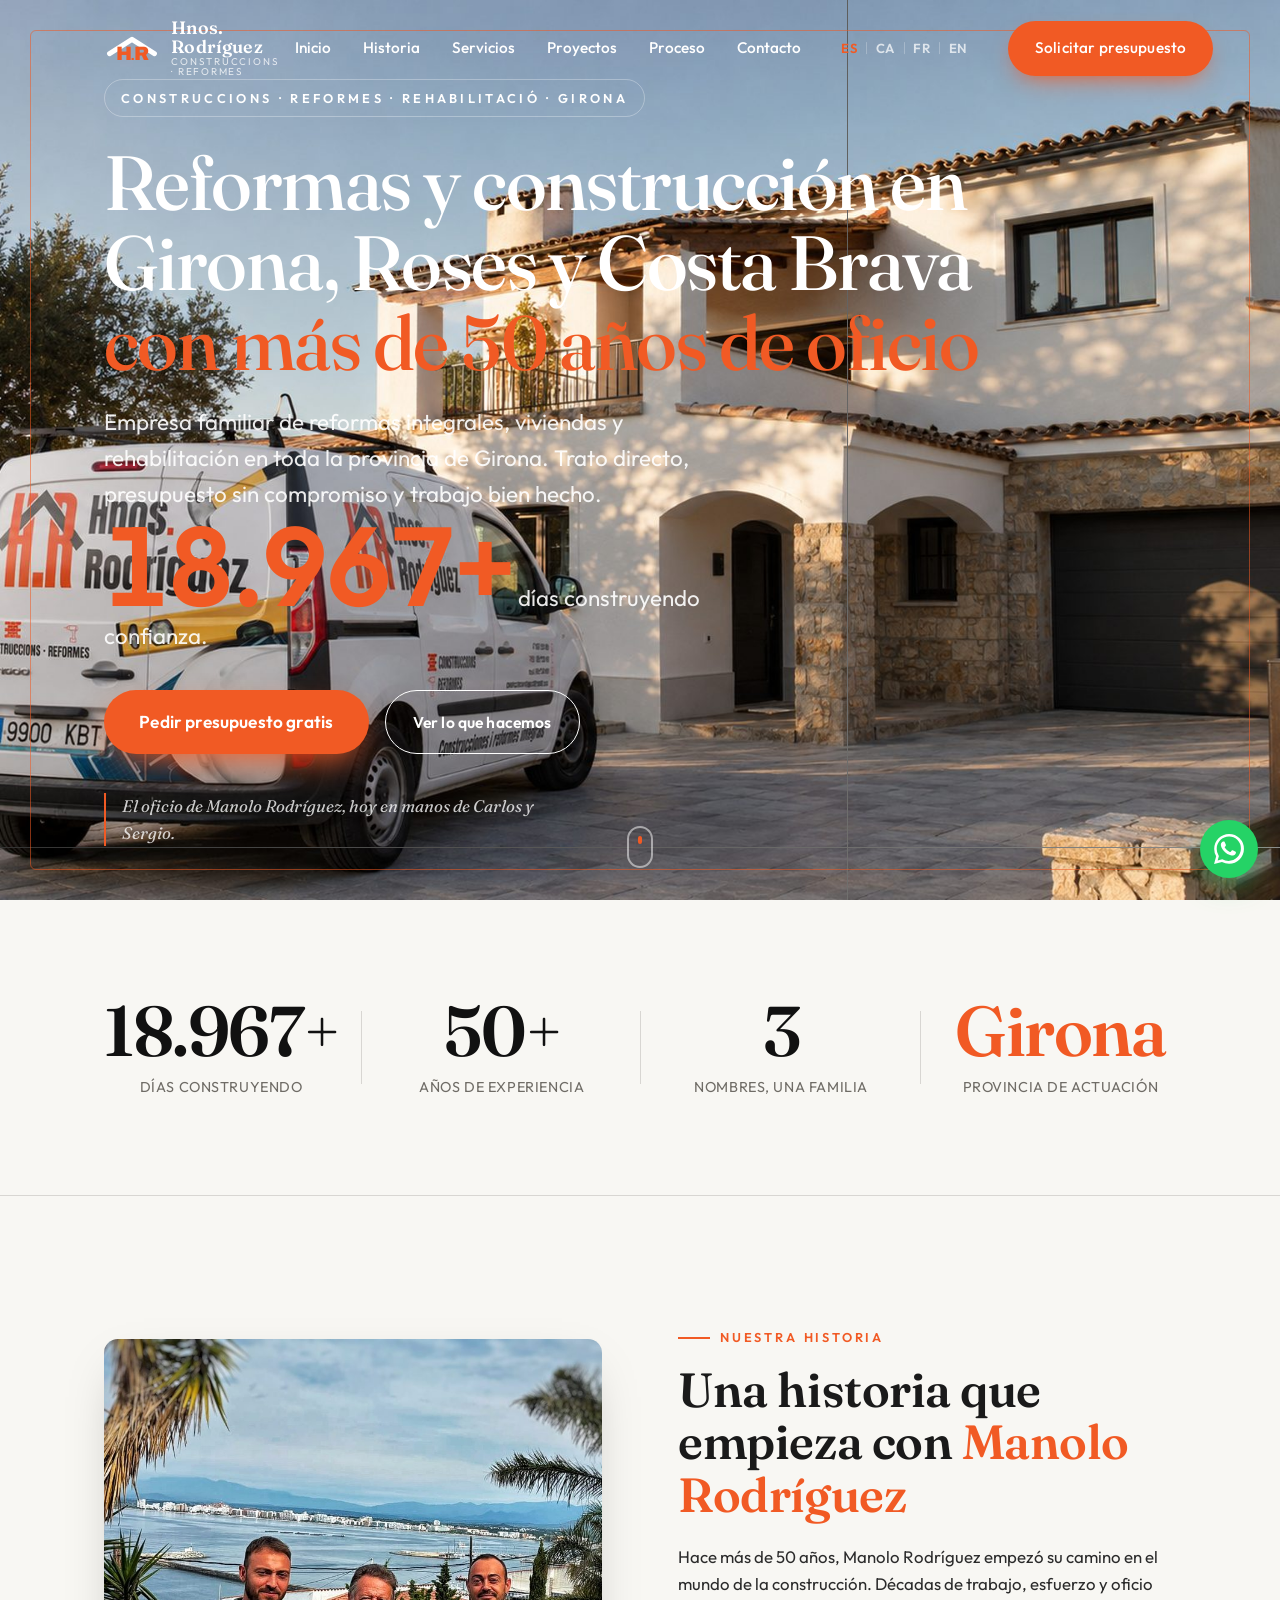
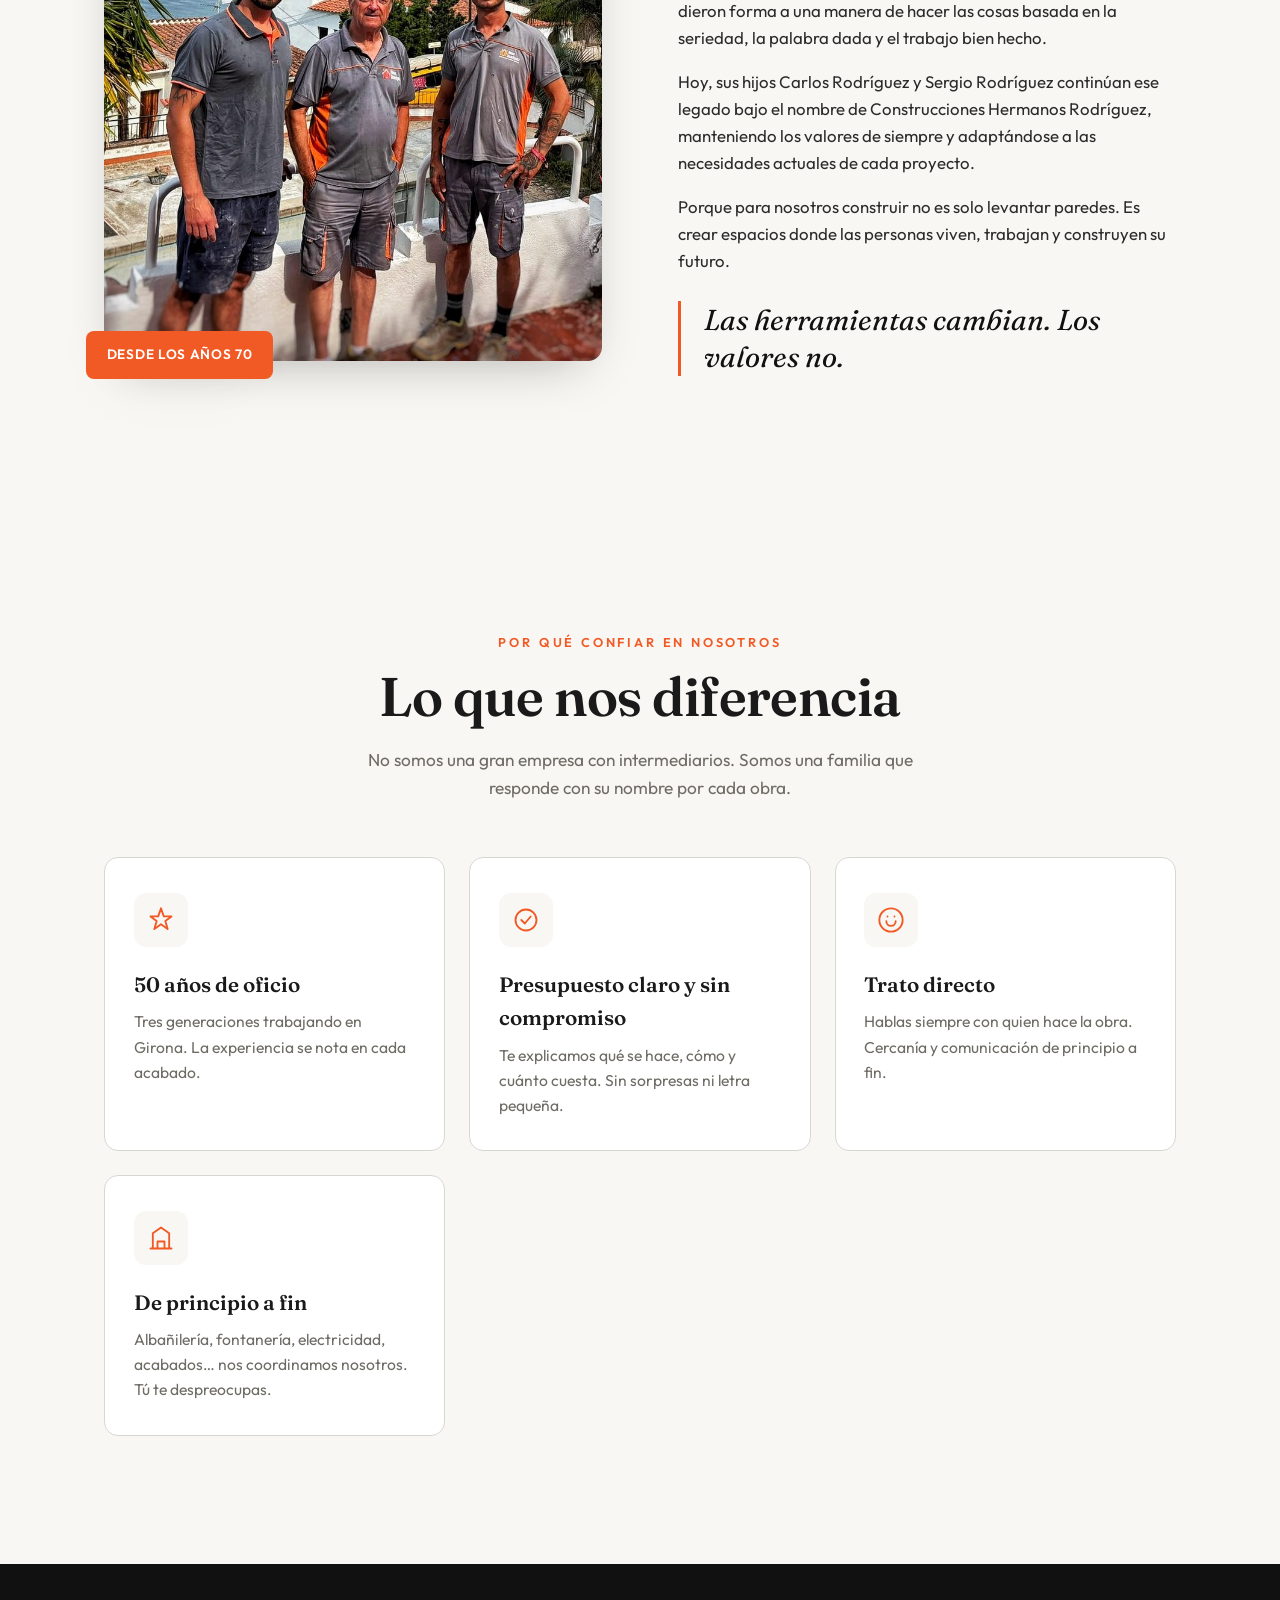
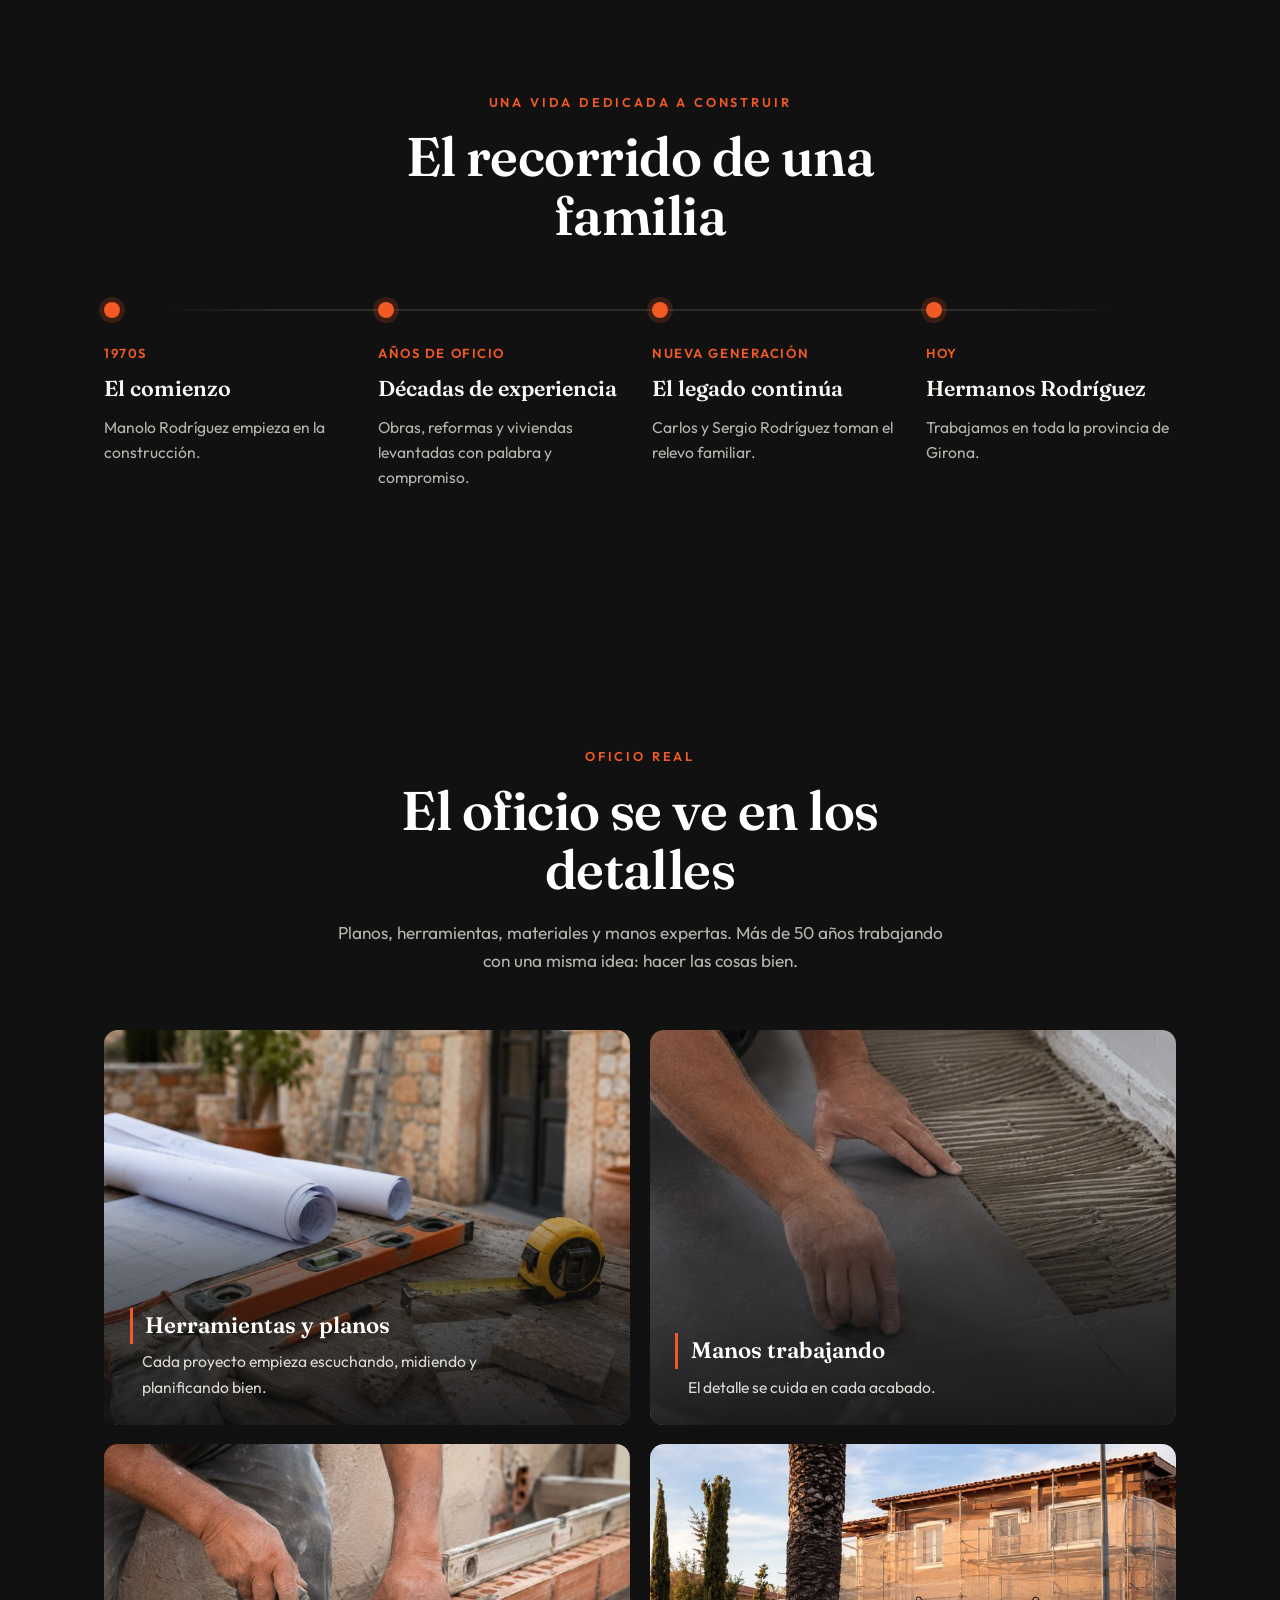
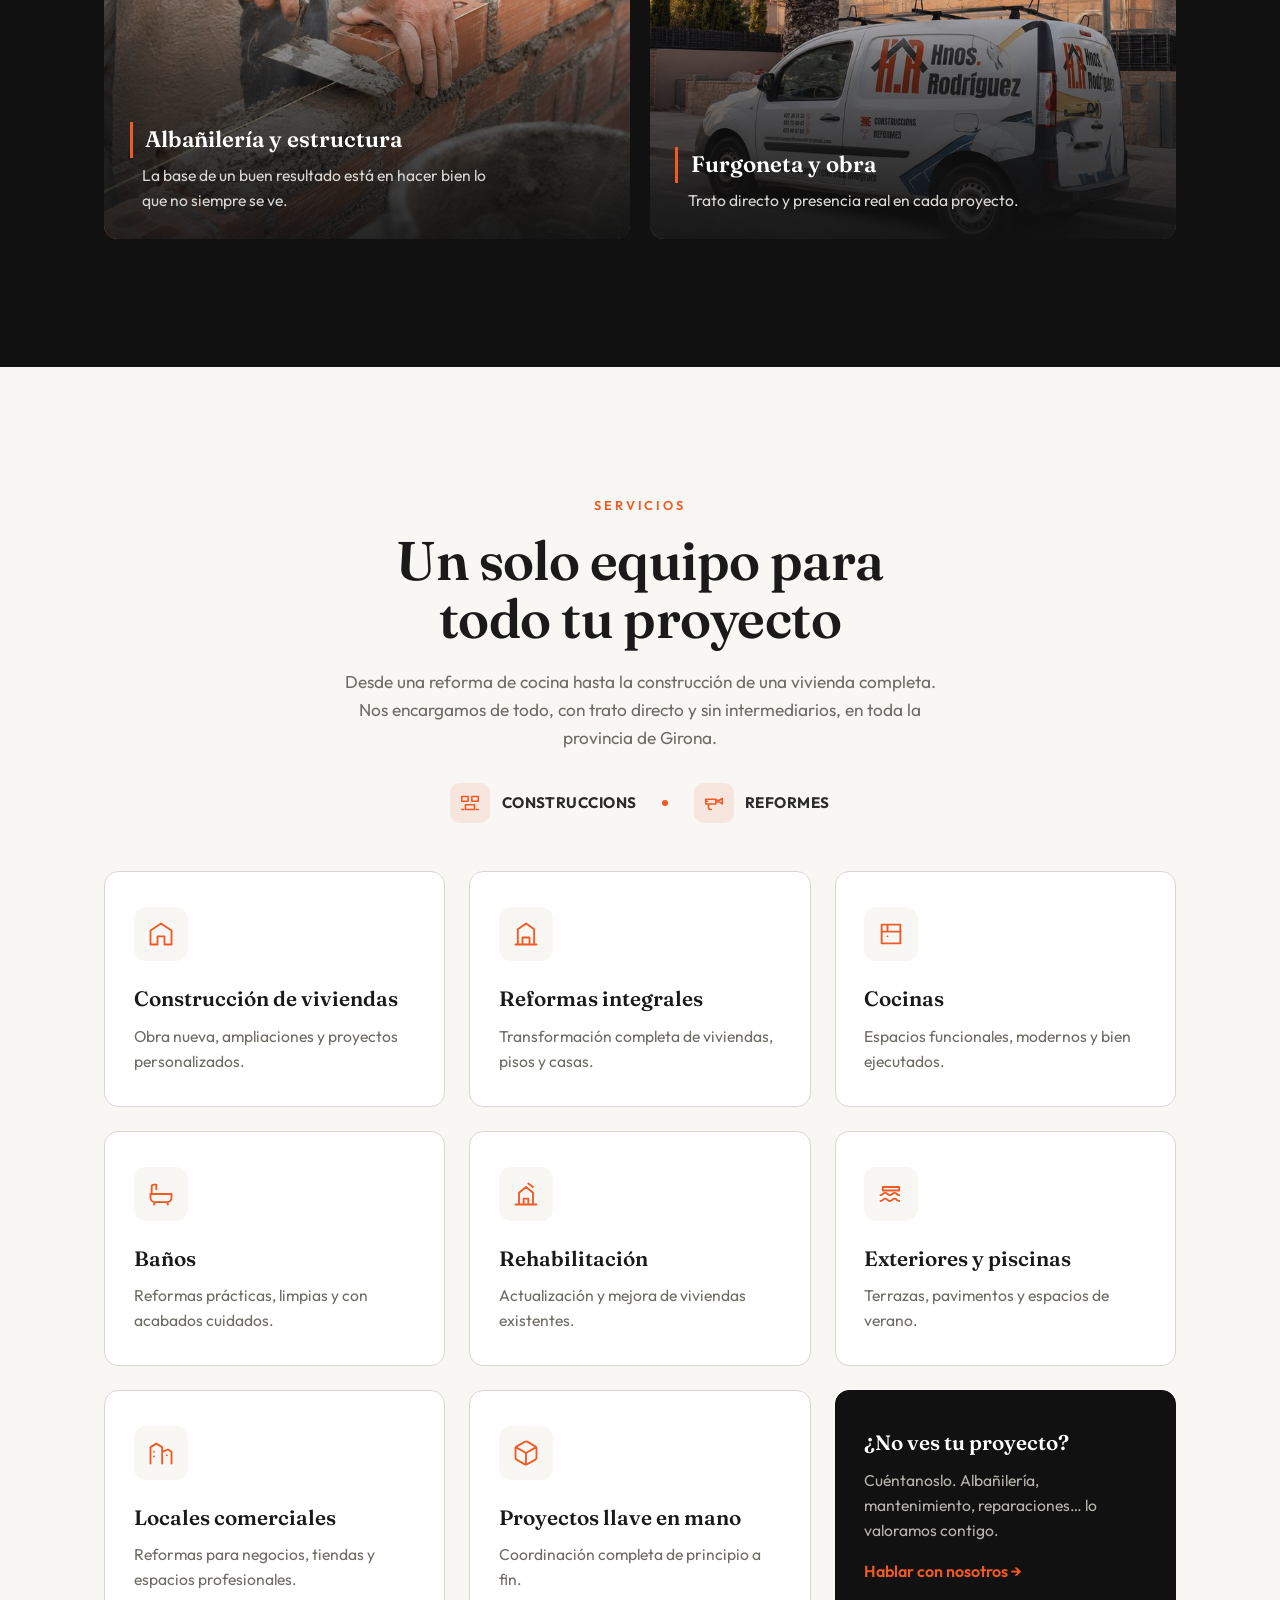
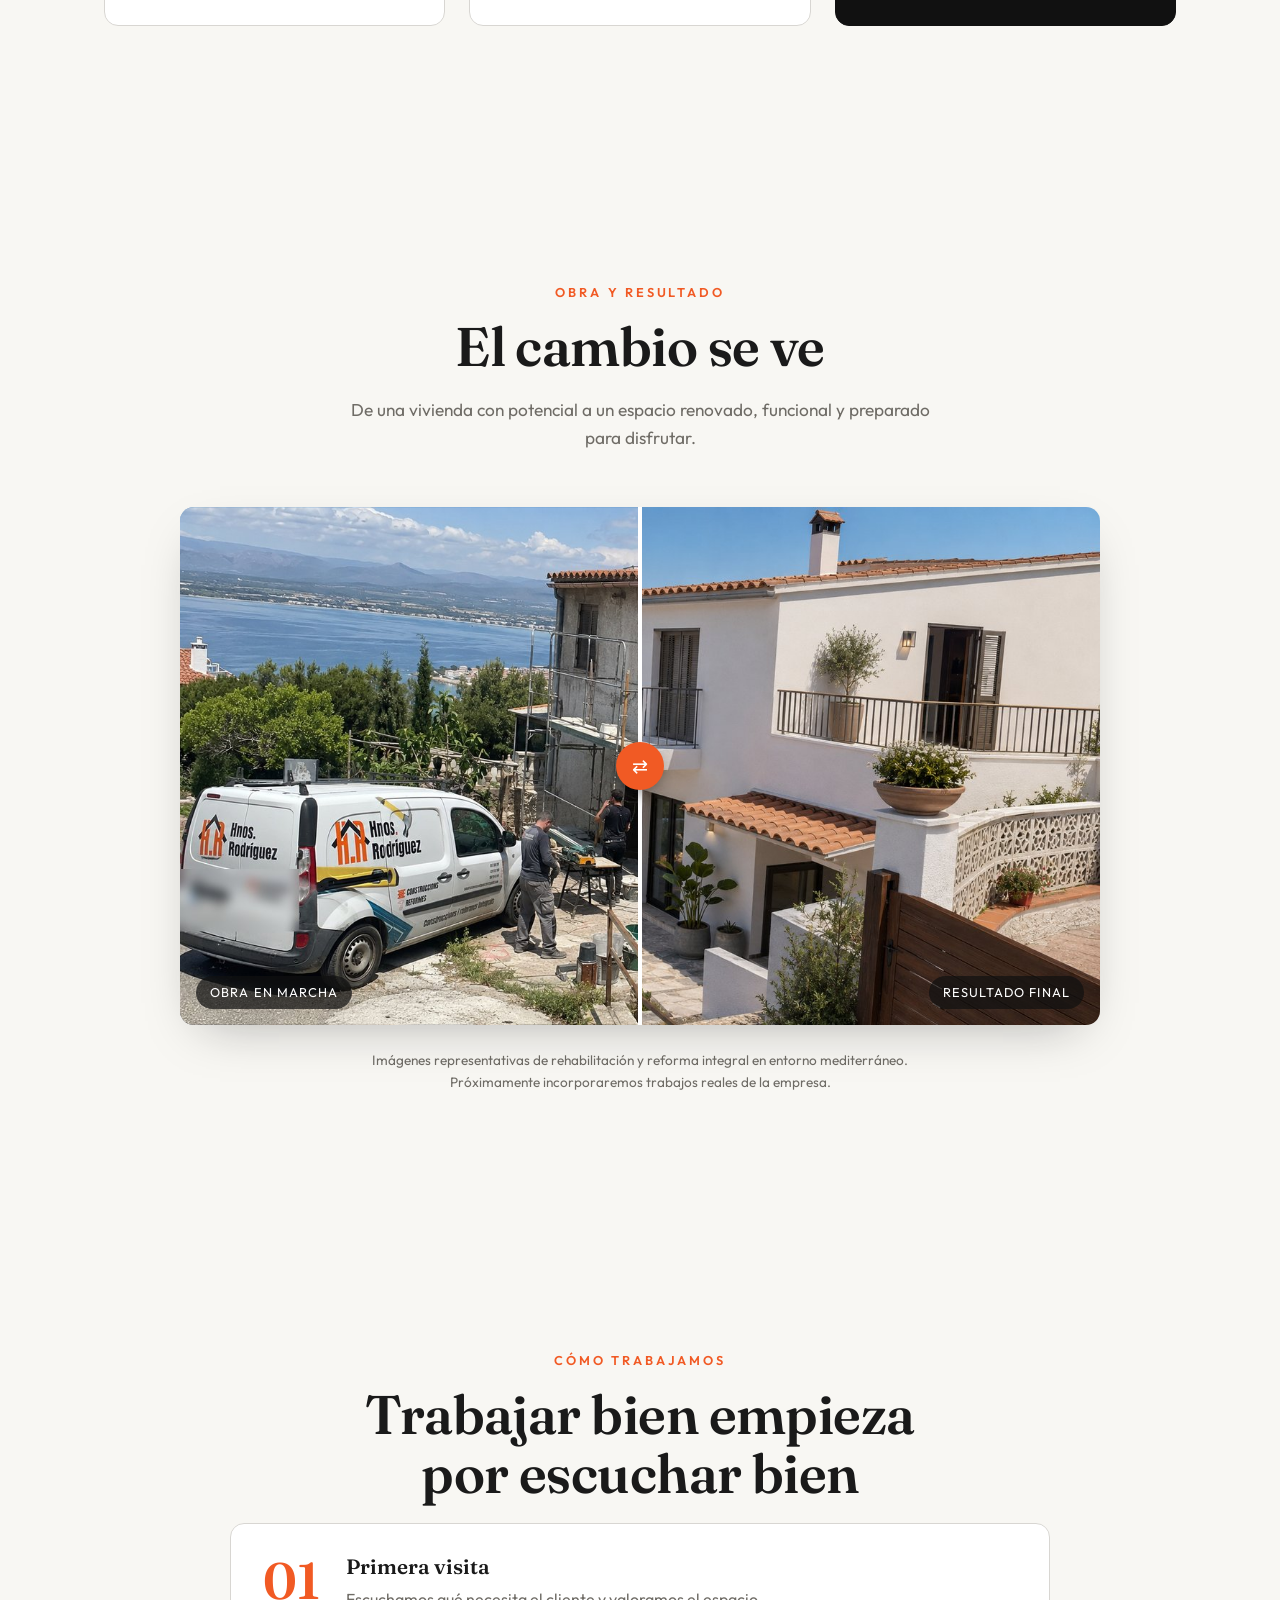
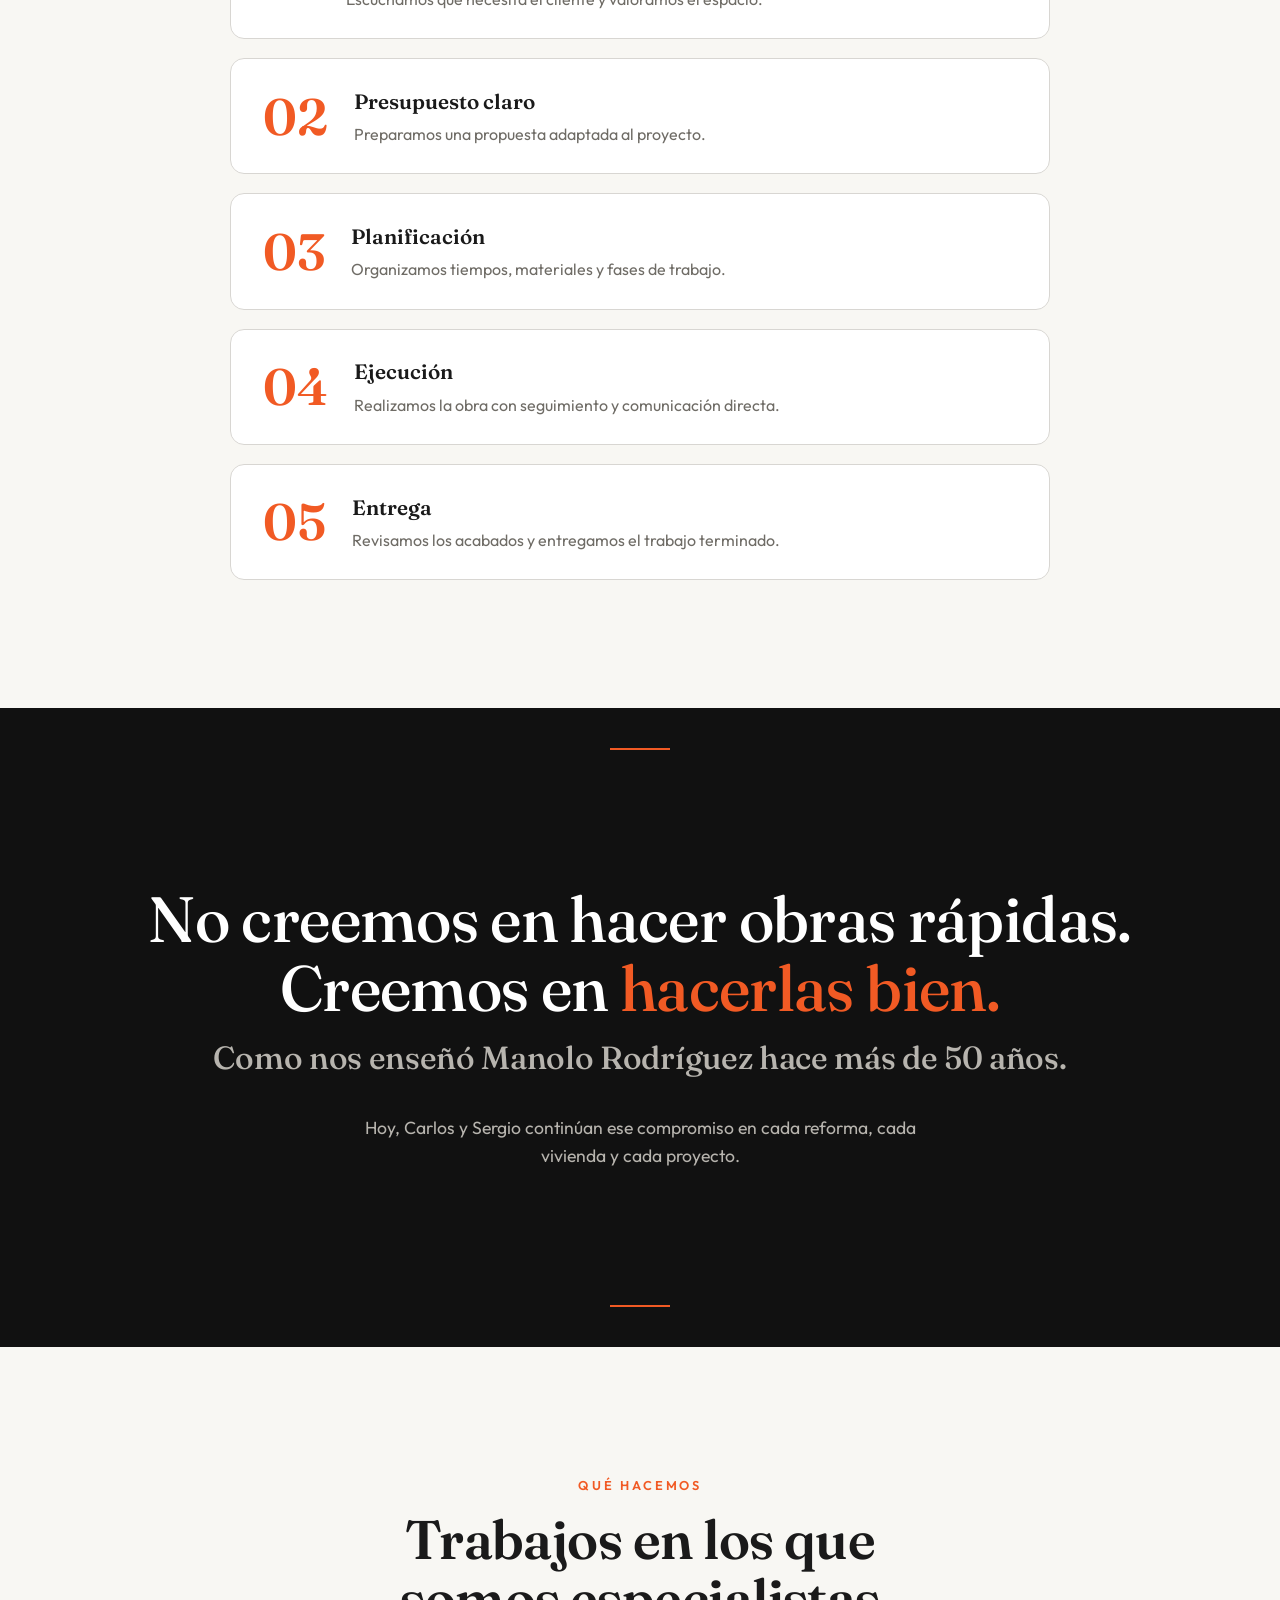
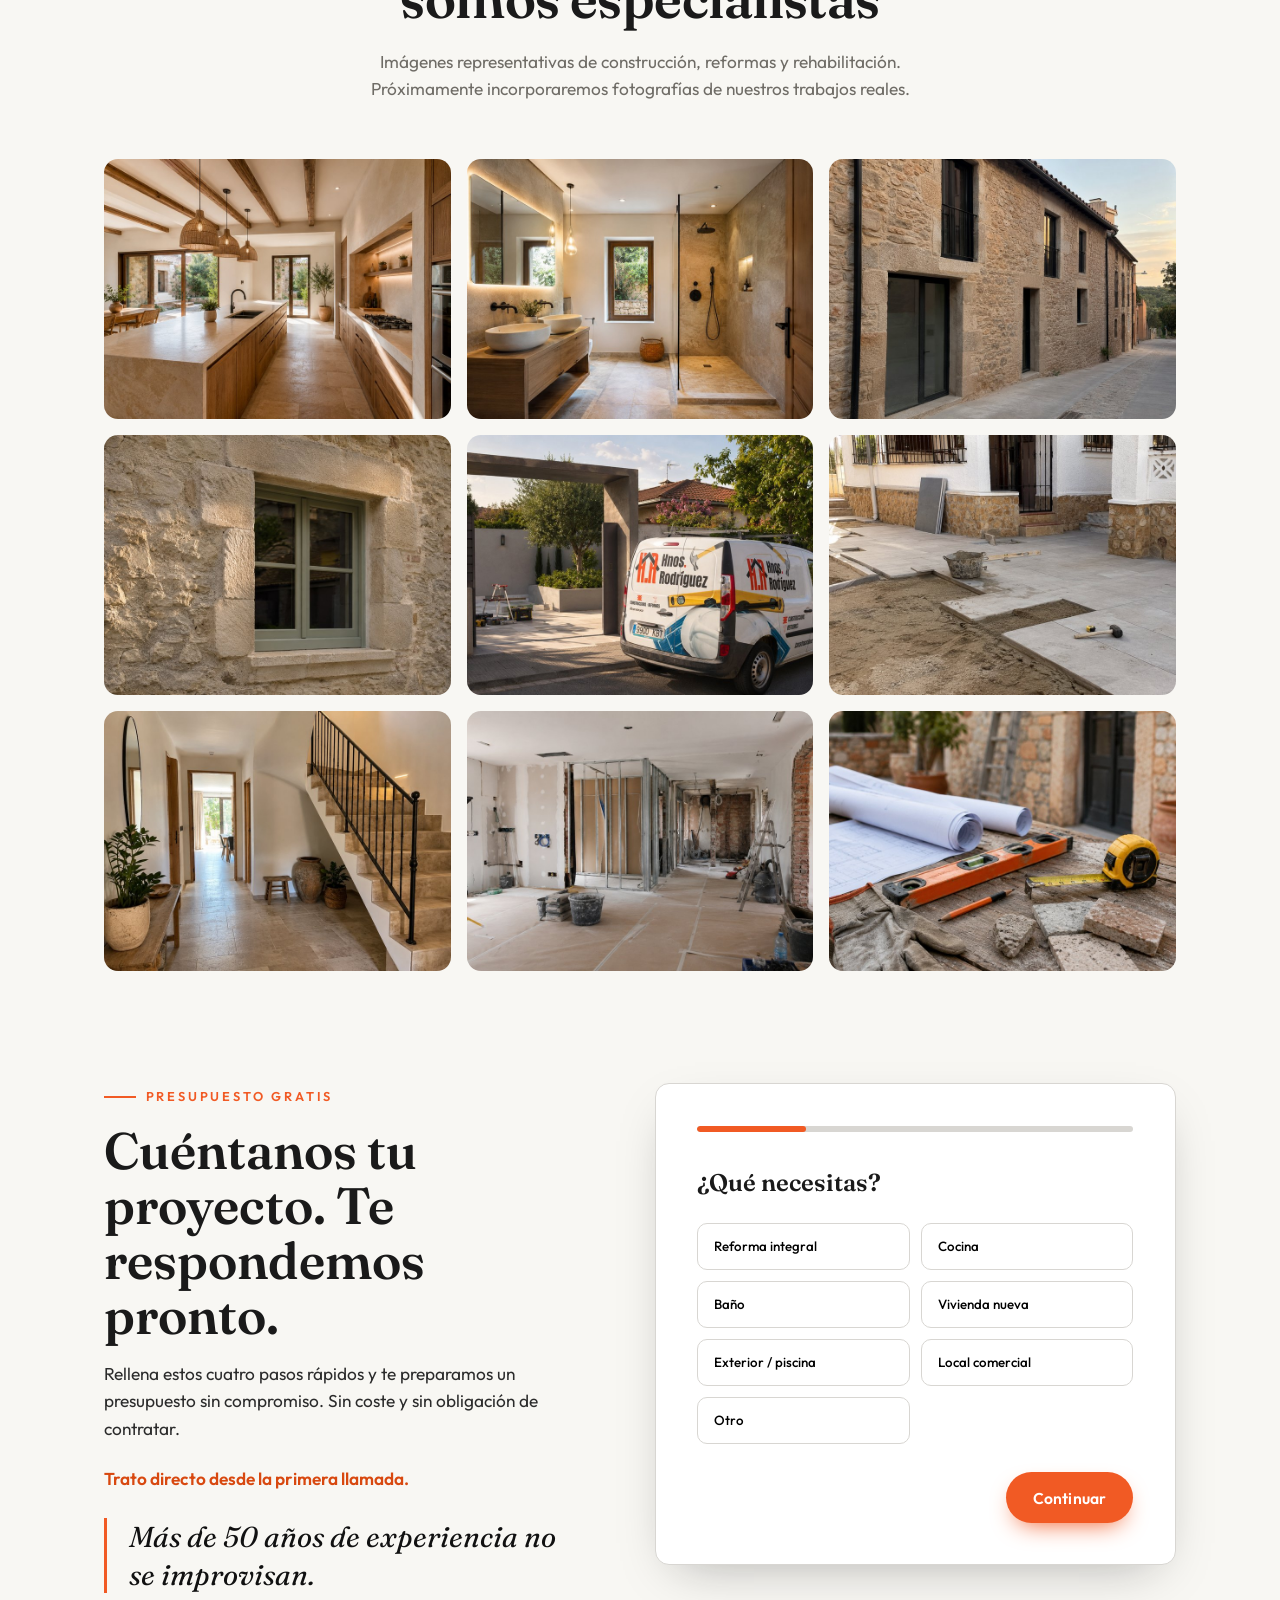
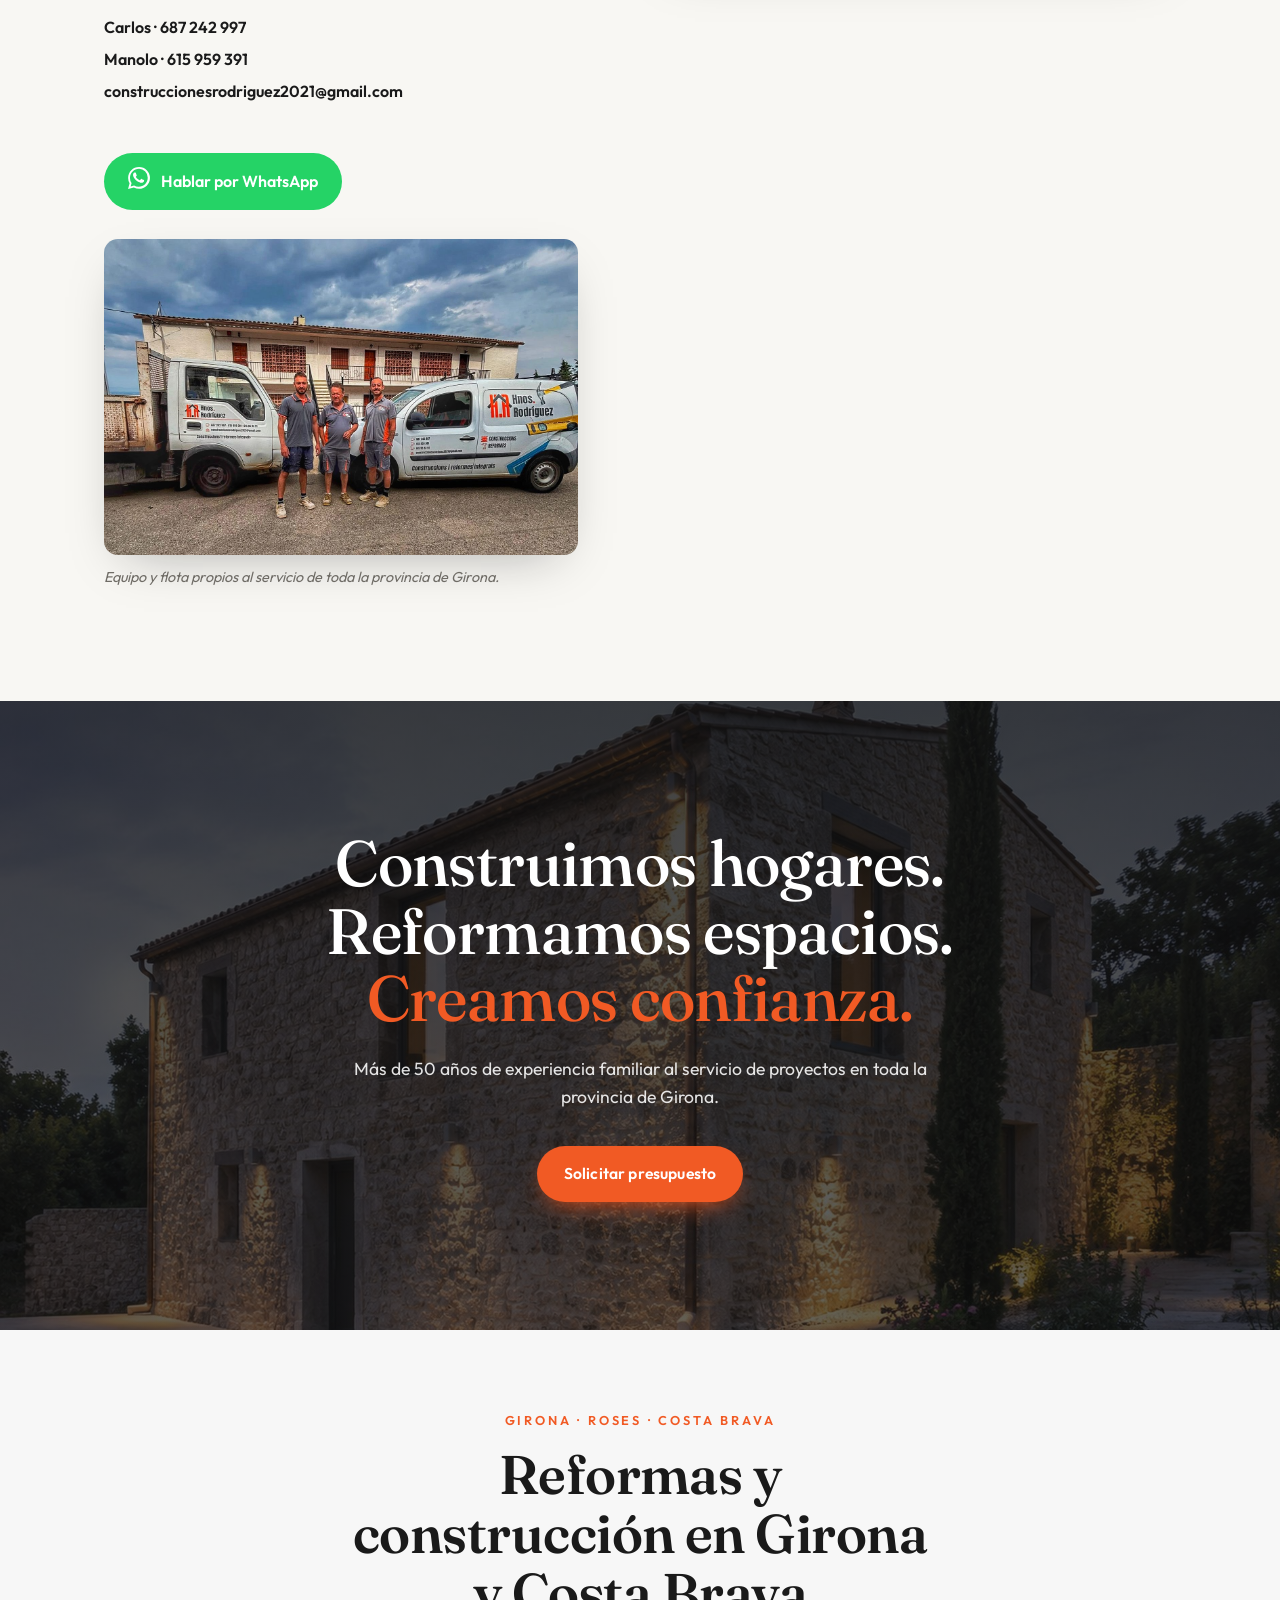
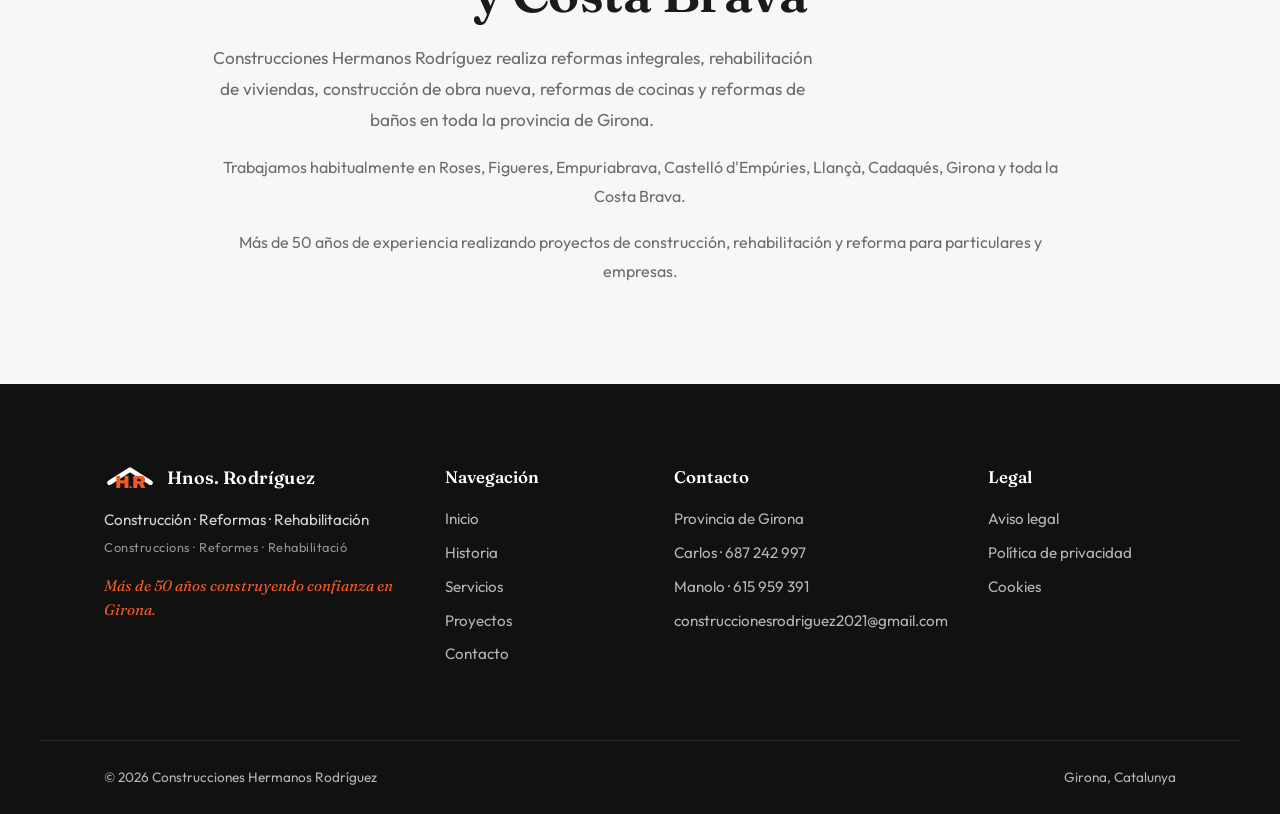
==== commit 9287afc7: "Update index.html" ====
--- a/index.html
+++ b/index.html
@@ -141,7 +141,7 @@
     <div class="hero__content">
       <span class="hero__eyebrow reveal">Construccions · Reformes · Rehabilitació · Girona</span>
       <h1 class="hero__title reveal">
-        Reformas y construcción en Girona
+         Reformas y construcción en Girona, Roses y Costa Brava
         <span class="accent">con más de 50 años de oficio</span>
       </h1>
       <p class="hero__sub reveal">Empresa familiar de reformas integrales, viviendas y rehabilitación en toda la provincia de Girona. Trato directo, presupuesto sin compromiso y trabajo bien hecho. <span class="hero__count" id="heroDays" aria-label="18.750 o más días">18.750+</span> días construyendo confianza.</p>
--- a/style.css
+++ b/style.css
@@ -542,3 +542,23 @@
   .lang { right: 4rem; gap: .1rem; }
   .lang__opt { font-size: .76rem; padding: .25rem .3rem; }
 }
+/* ====================================================== */
+/* SEO LOCAL                                              */
+/* ====================================================== */
+
+.seo-local{
+  padding:80px 20px;
+  background:#f7f7f7;
+}
+
+.seo-local .container{
+  max-width:1000px;
+  margin:auto;
+  text-align:center;
+}
+
+.seo-local p{
+  line-height:1.8;
+  margin:18px 0;
+  color:var(--muted);
+}
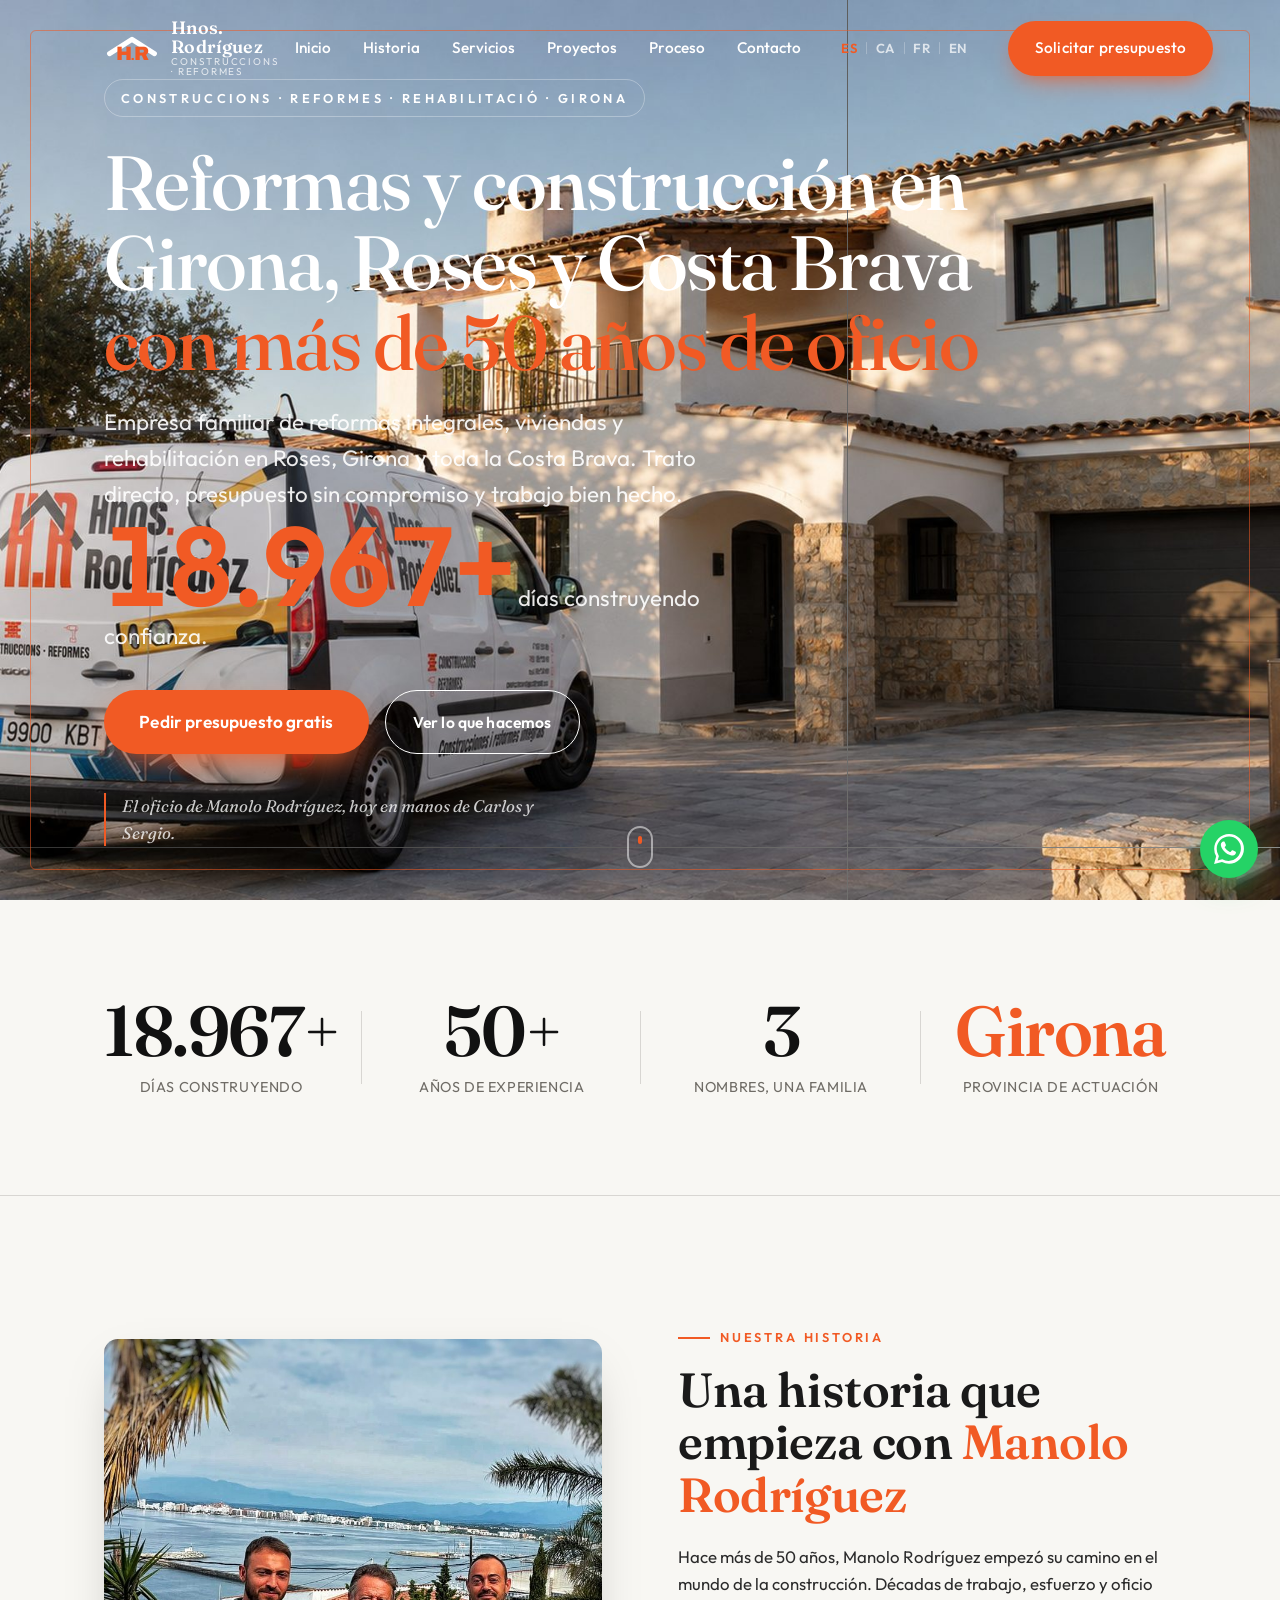
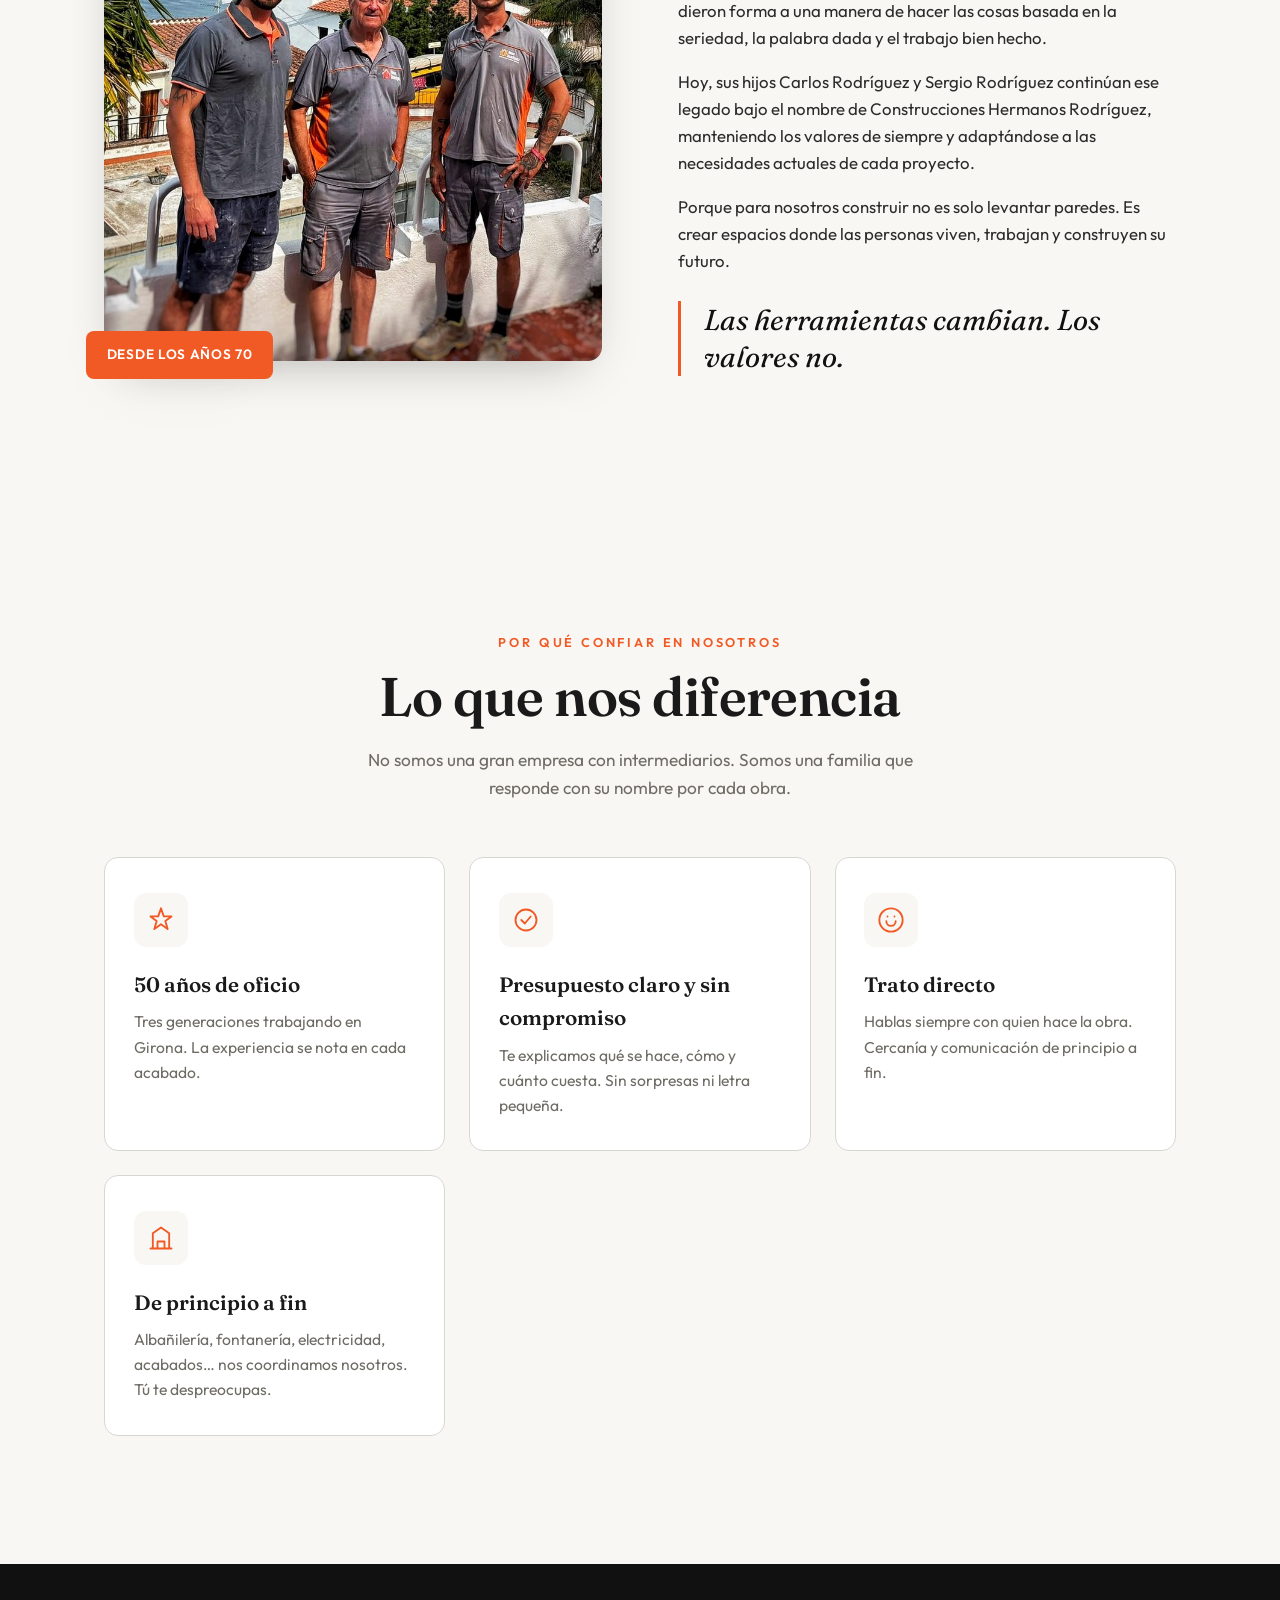
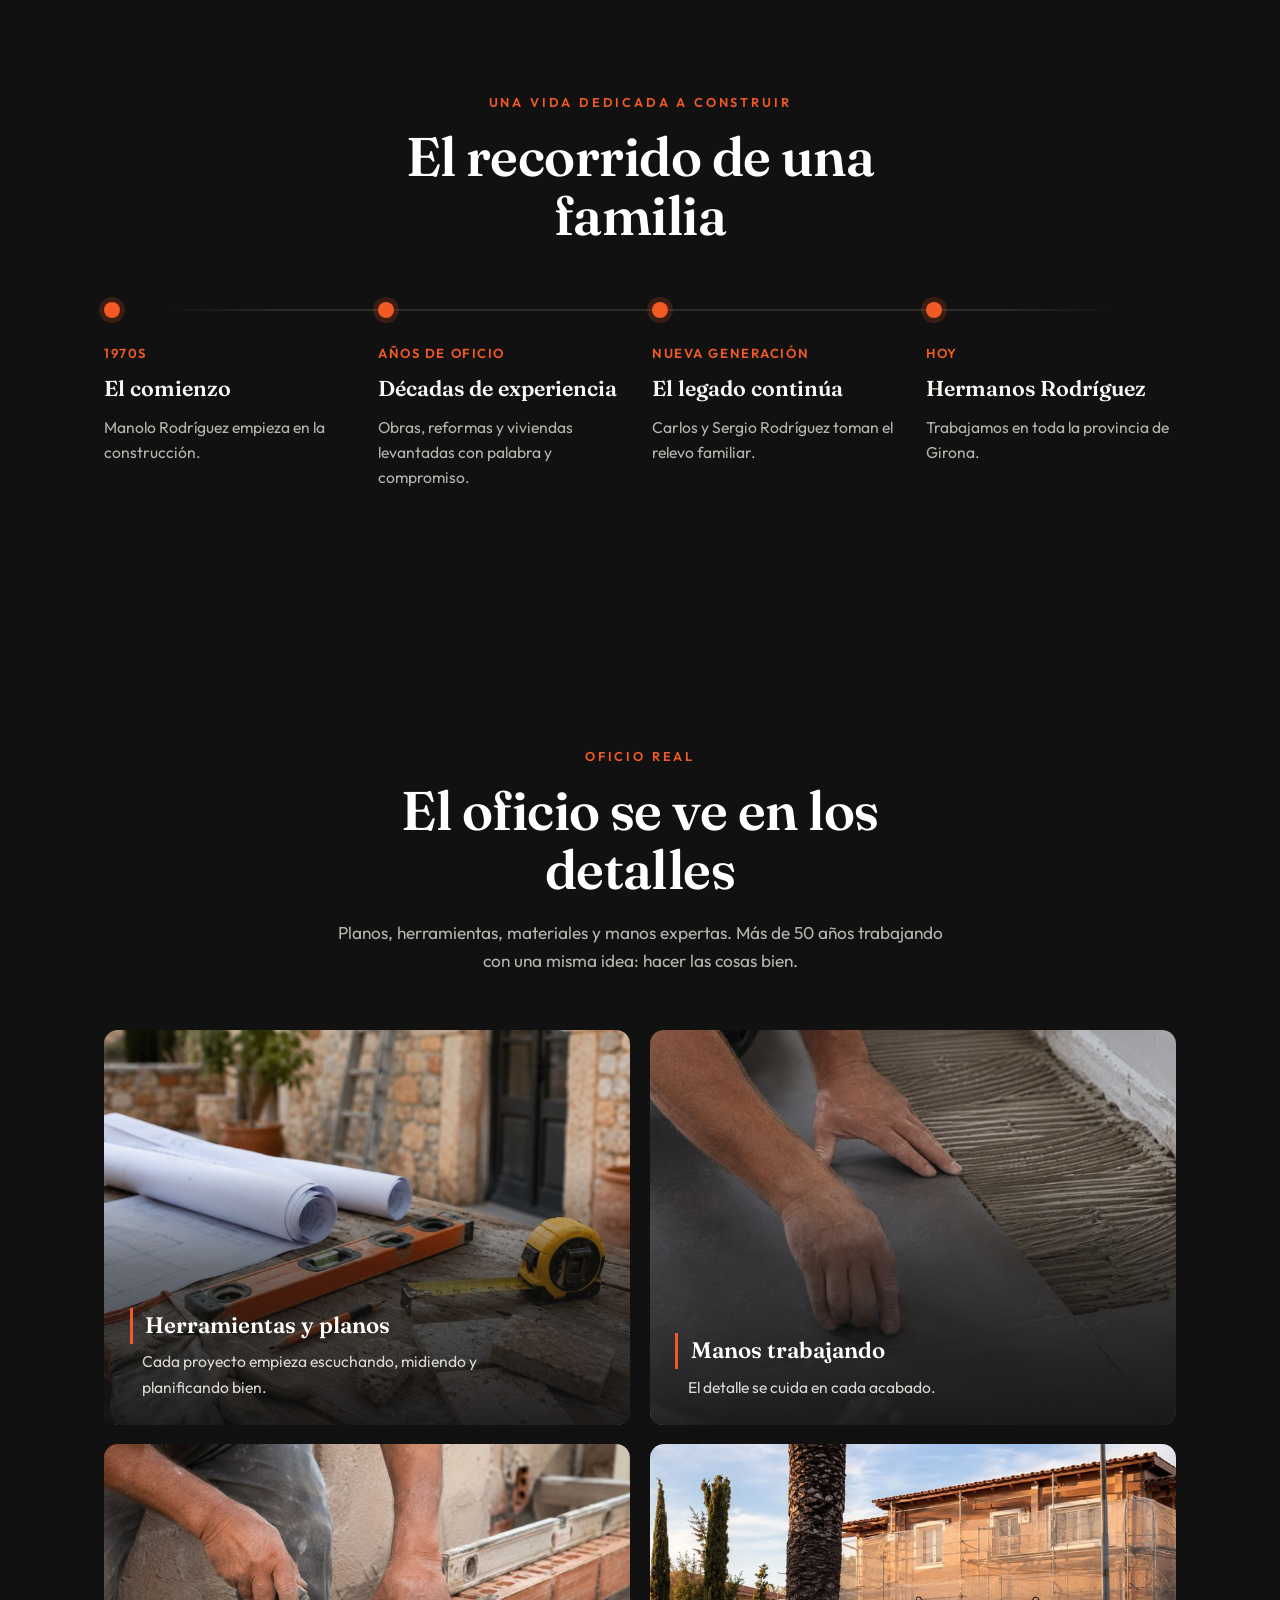
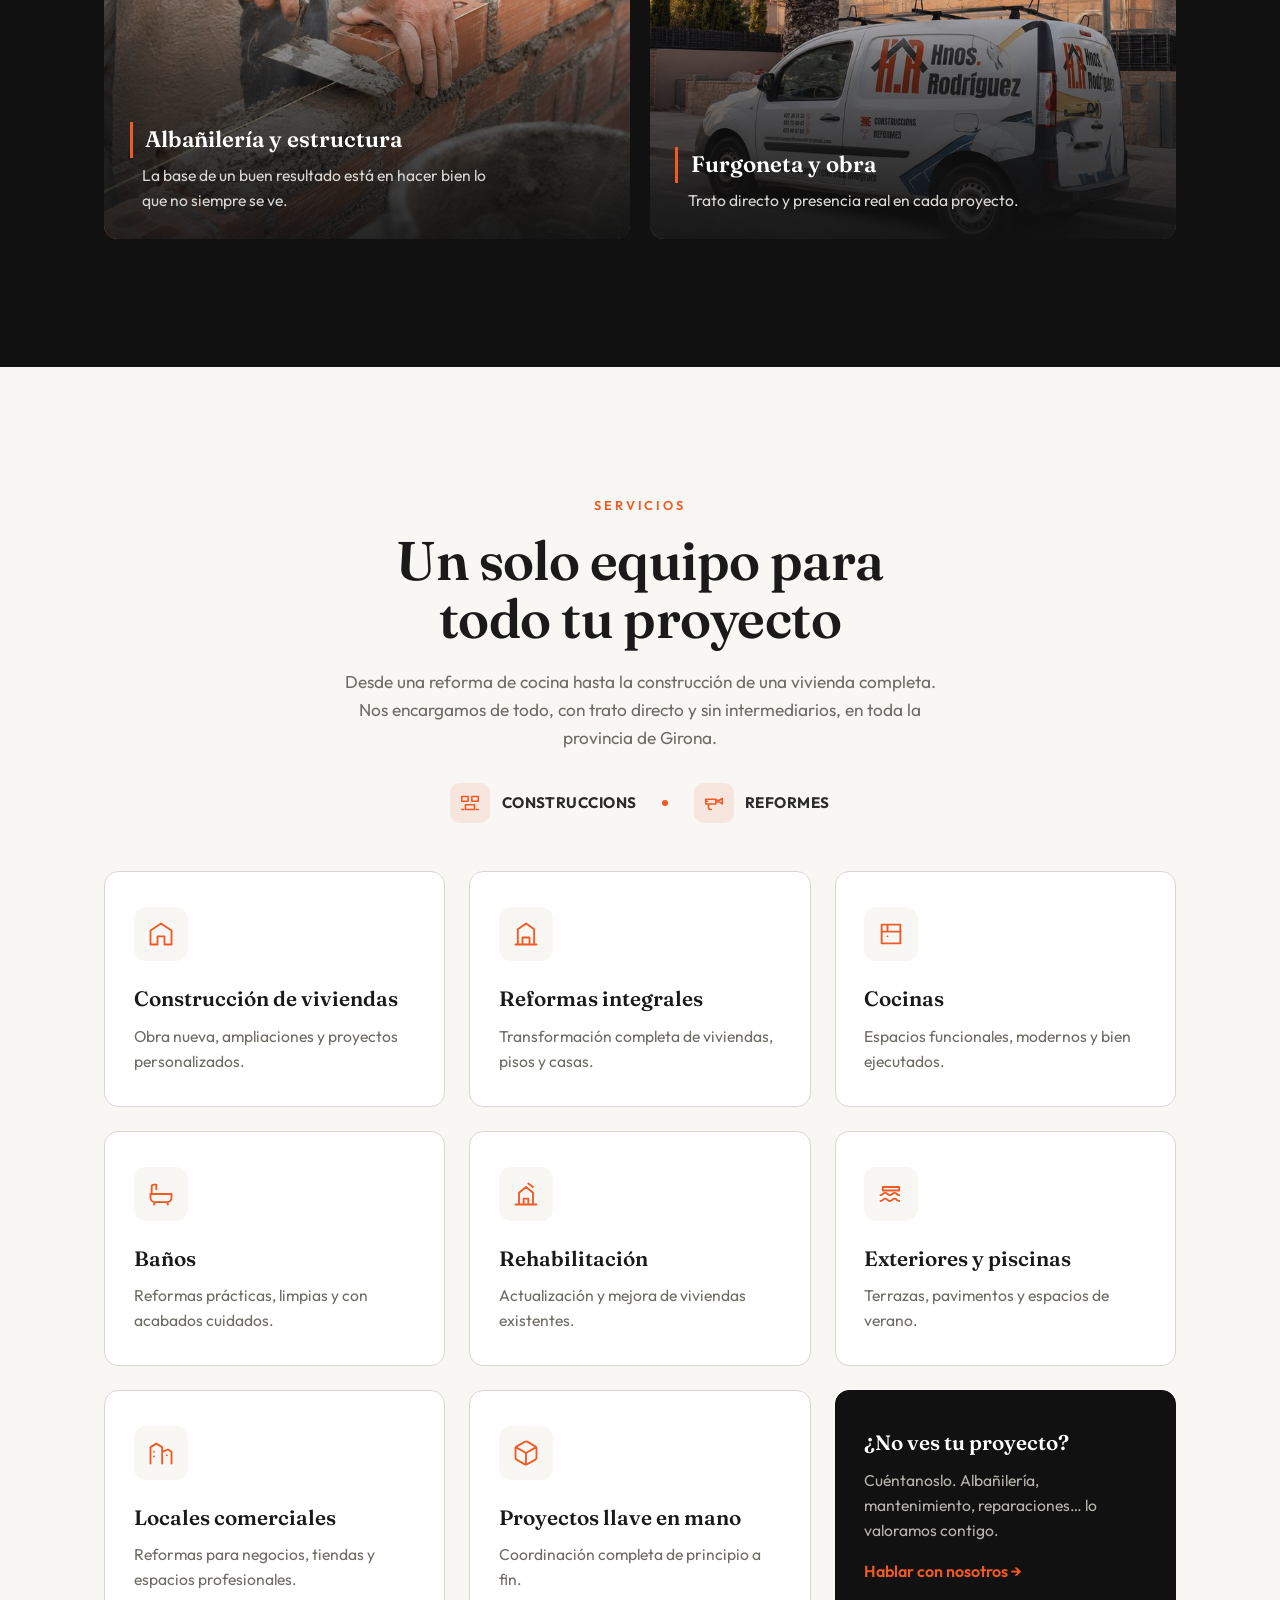
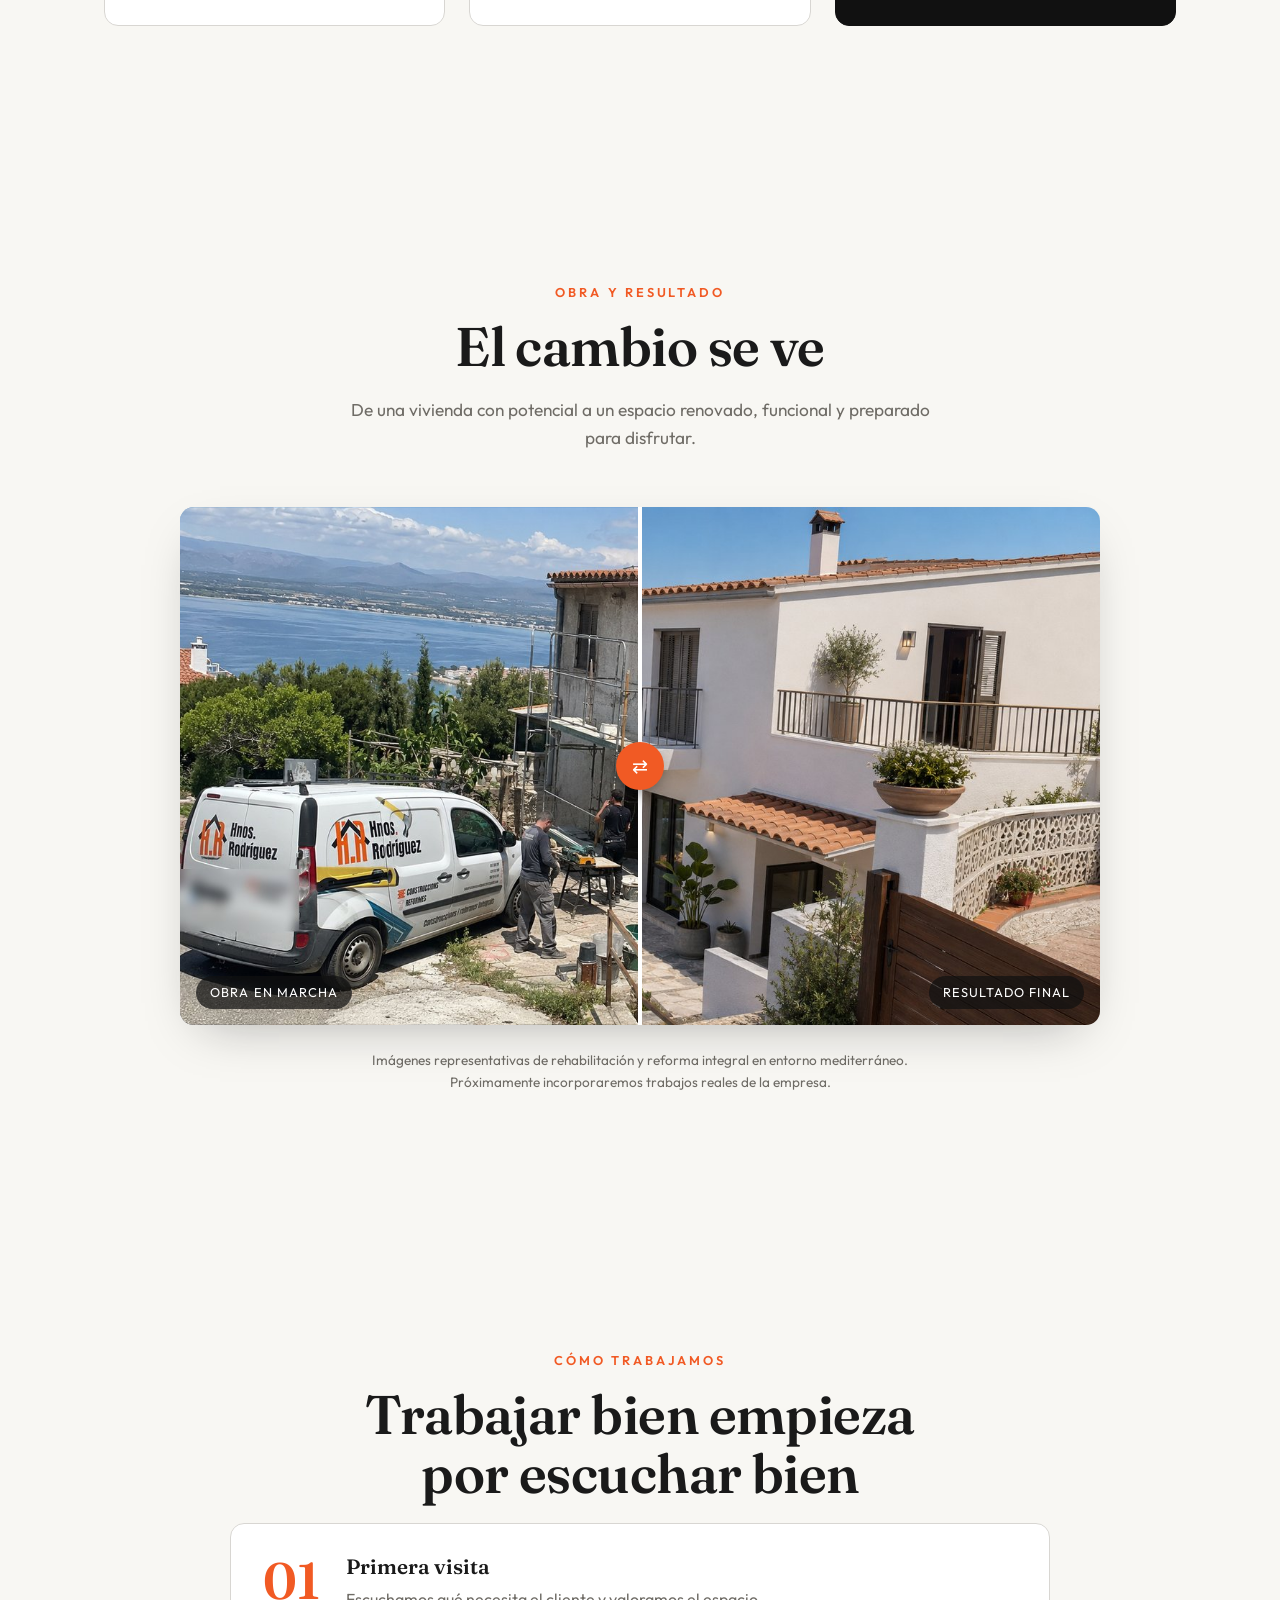
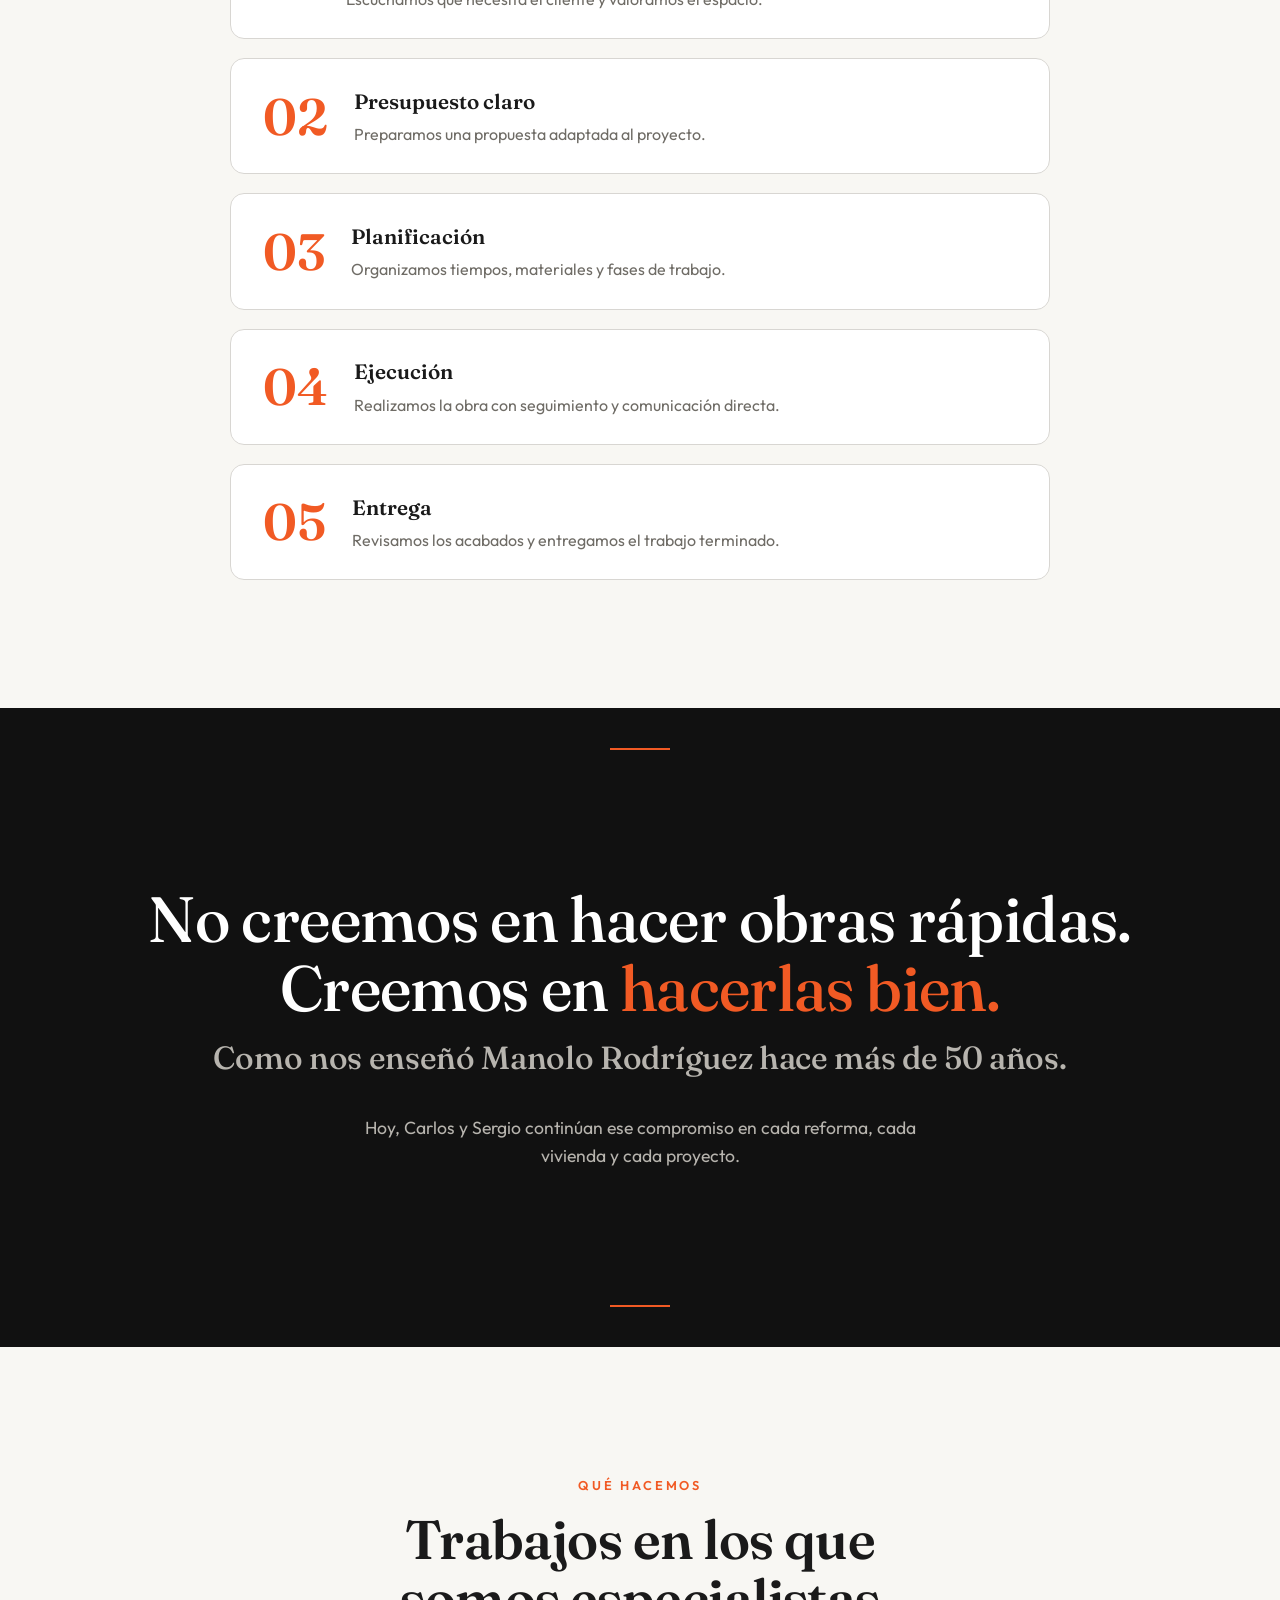
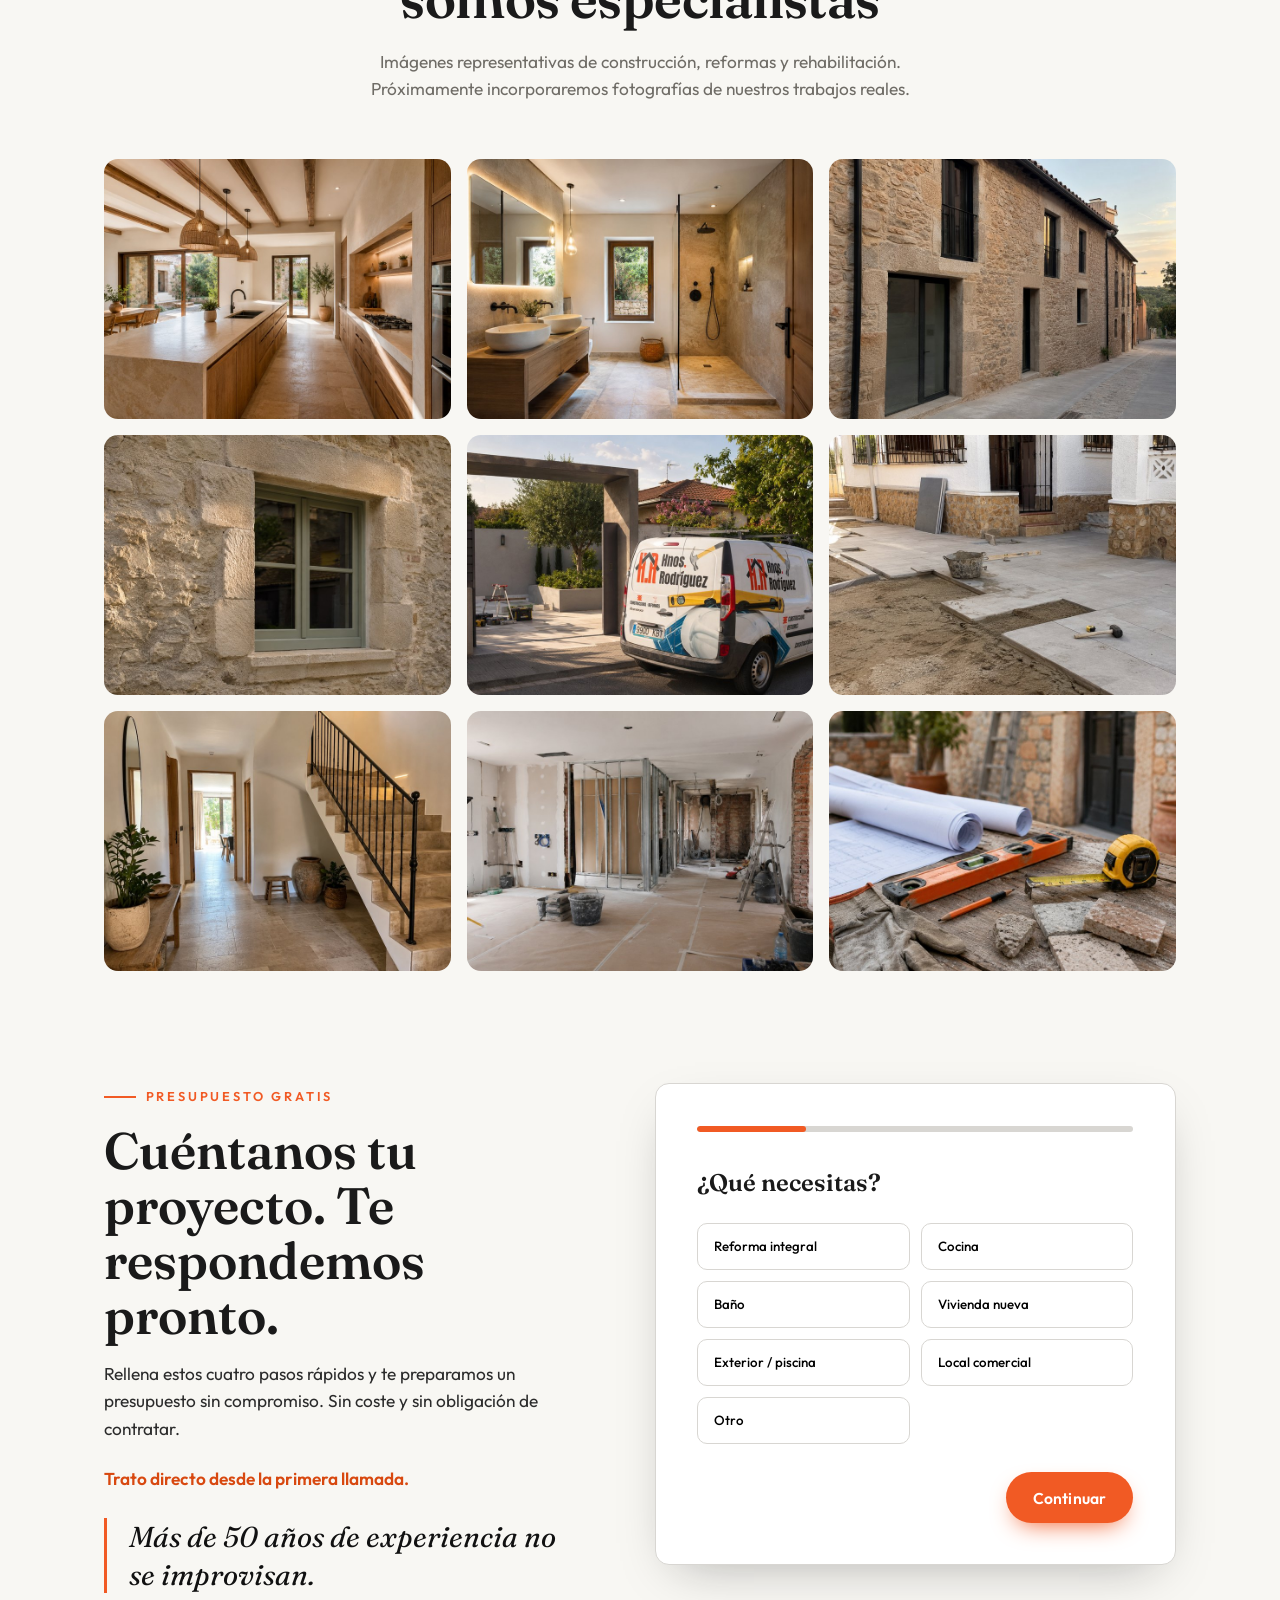
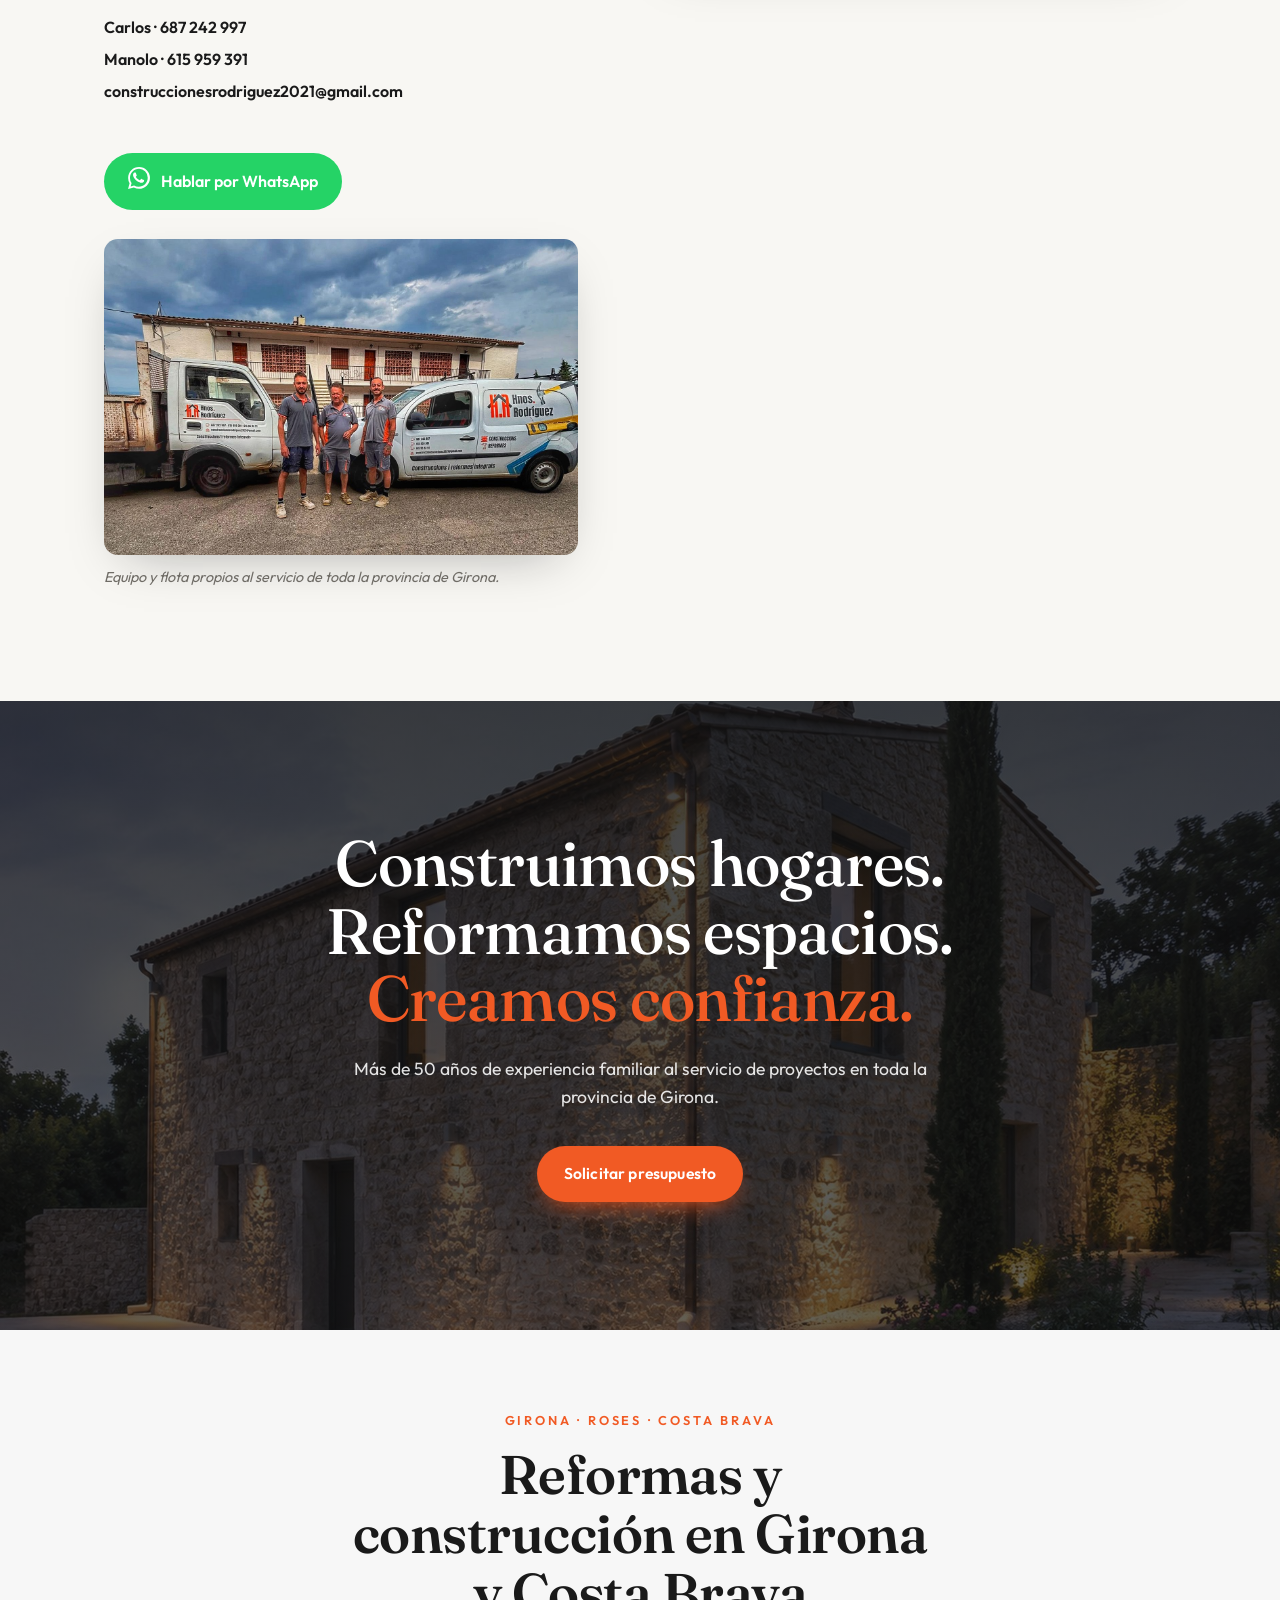
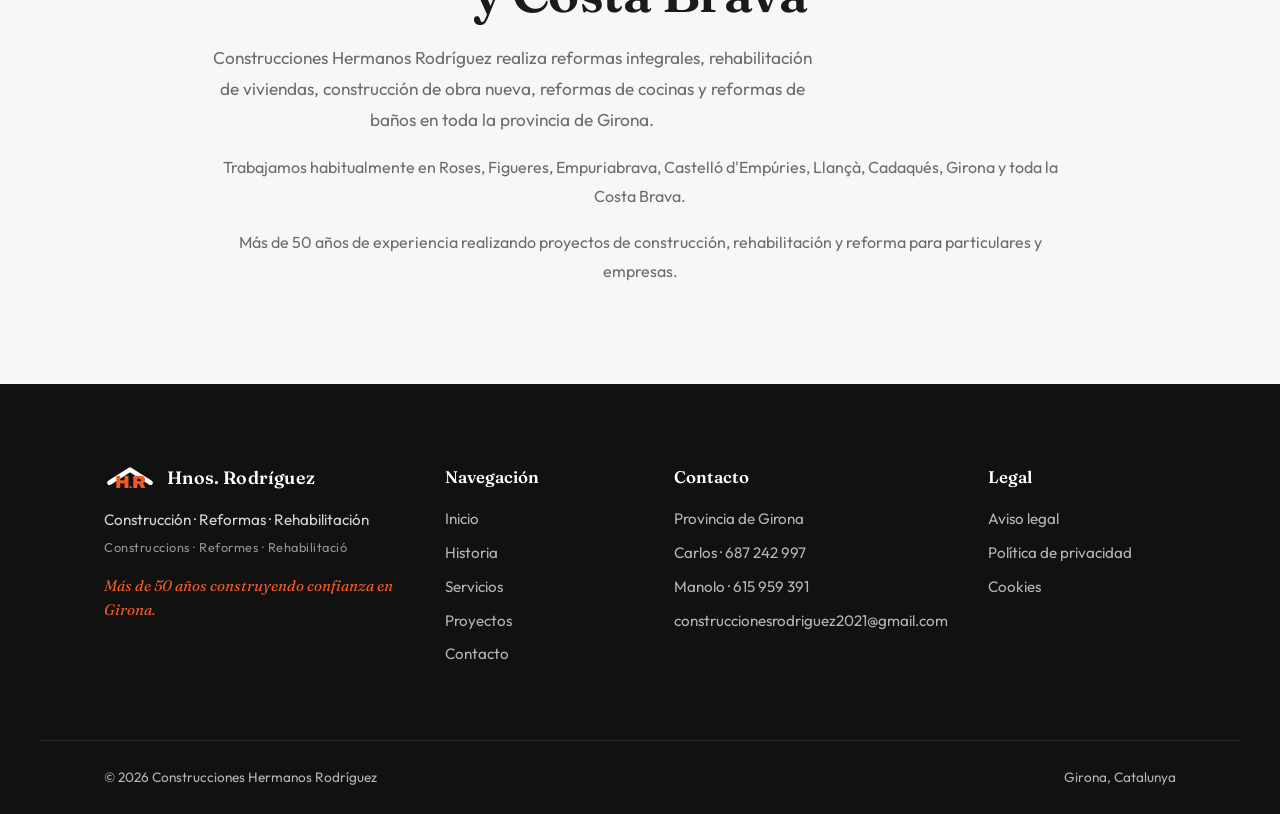
==== commit 7733e8f0: "Update index.html" ====
--- a/index.html
+++ b/index.html
@@ -144,7 +144,7 @@
          Reformas y construcción en Girona, Roses y Costa Brava
         <span class="accent">con más de 50 años de oficio</span>
       </h1>
-      <p class="hero__sub reveal">Empresa familiar de reformas integrales, viviendas y rehabilitación en toda la provincia de Girona. Trato directo, presupuesto sin compromiso y trabajo bien hecho. <span class="hero__count" id="heroDays" aria-label="18.750 o más días">18.750+</span> días construyendo confianza.</p>
+      <p class="hero__sub reveal">Empresa familiar de reformas integrales, viviendas y rehabilitación en Roses, Girona y toda la Costa Brava. Trato directo, presupuesto sin compromiso y trabajo bien hecho. <span class="hero__count" id="heroDays" aria-label="18.750 o más días">18.750+</span> días construyendo confianza.</p>
 
       <div class="hero__actions reveal">
         <a href="#contacto" class="btn btn--solid btn--lg">Pedir presupuesto gratis</a>
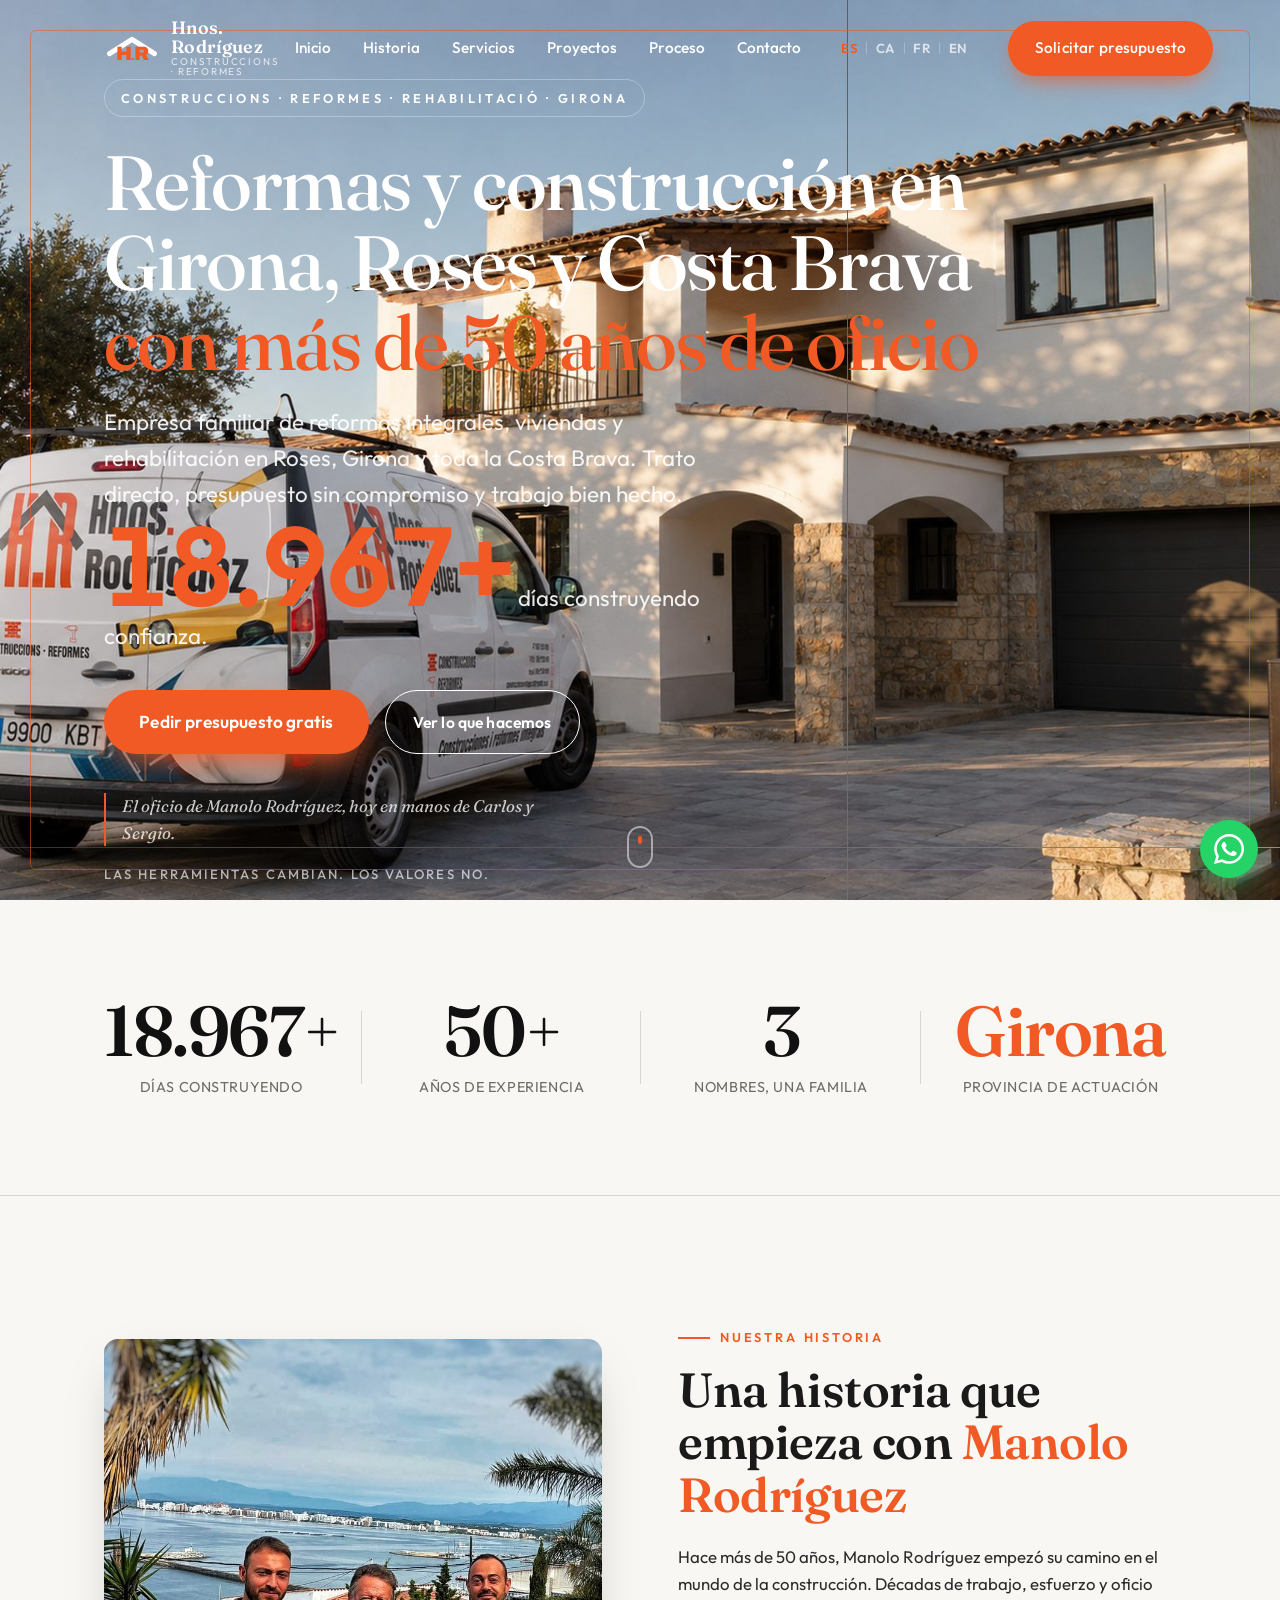
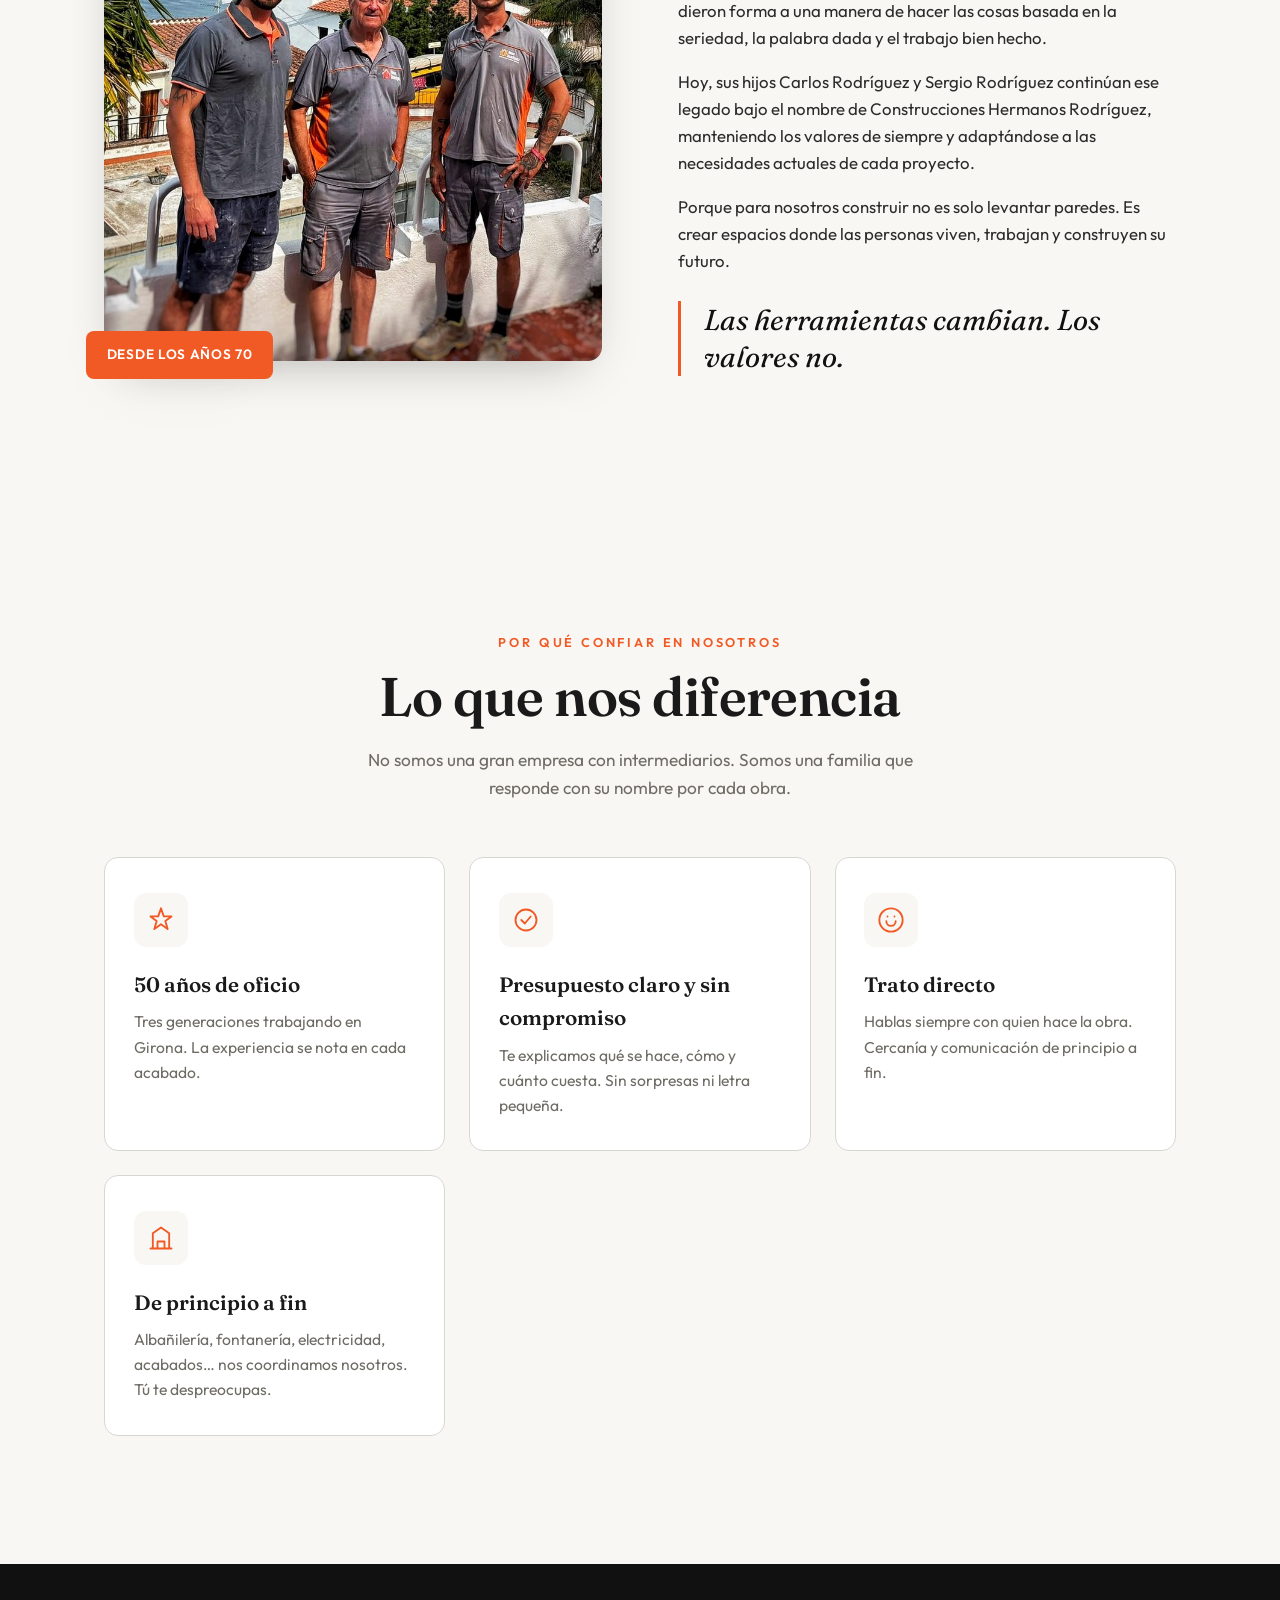
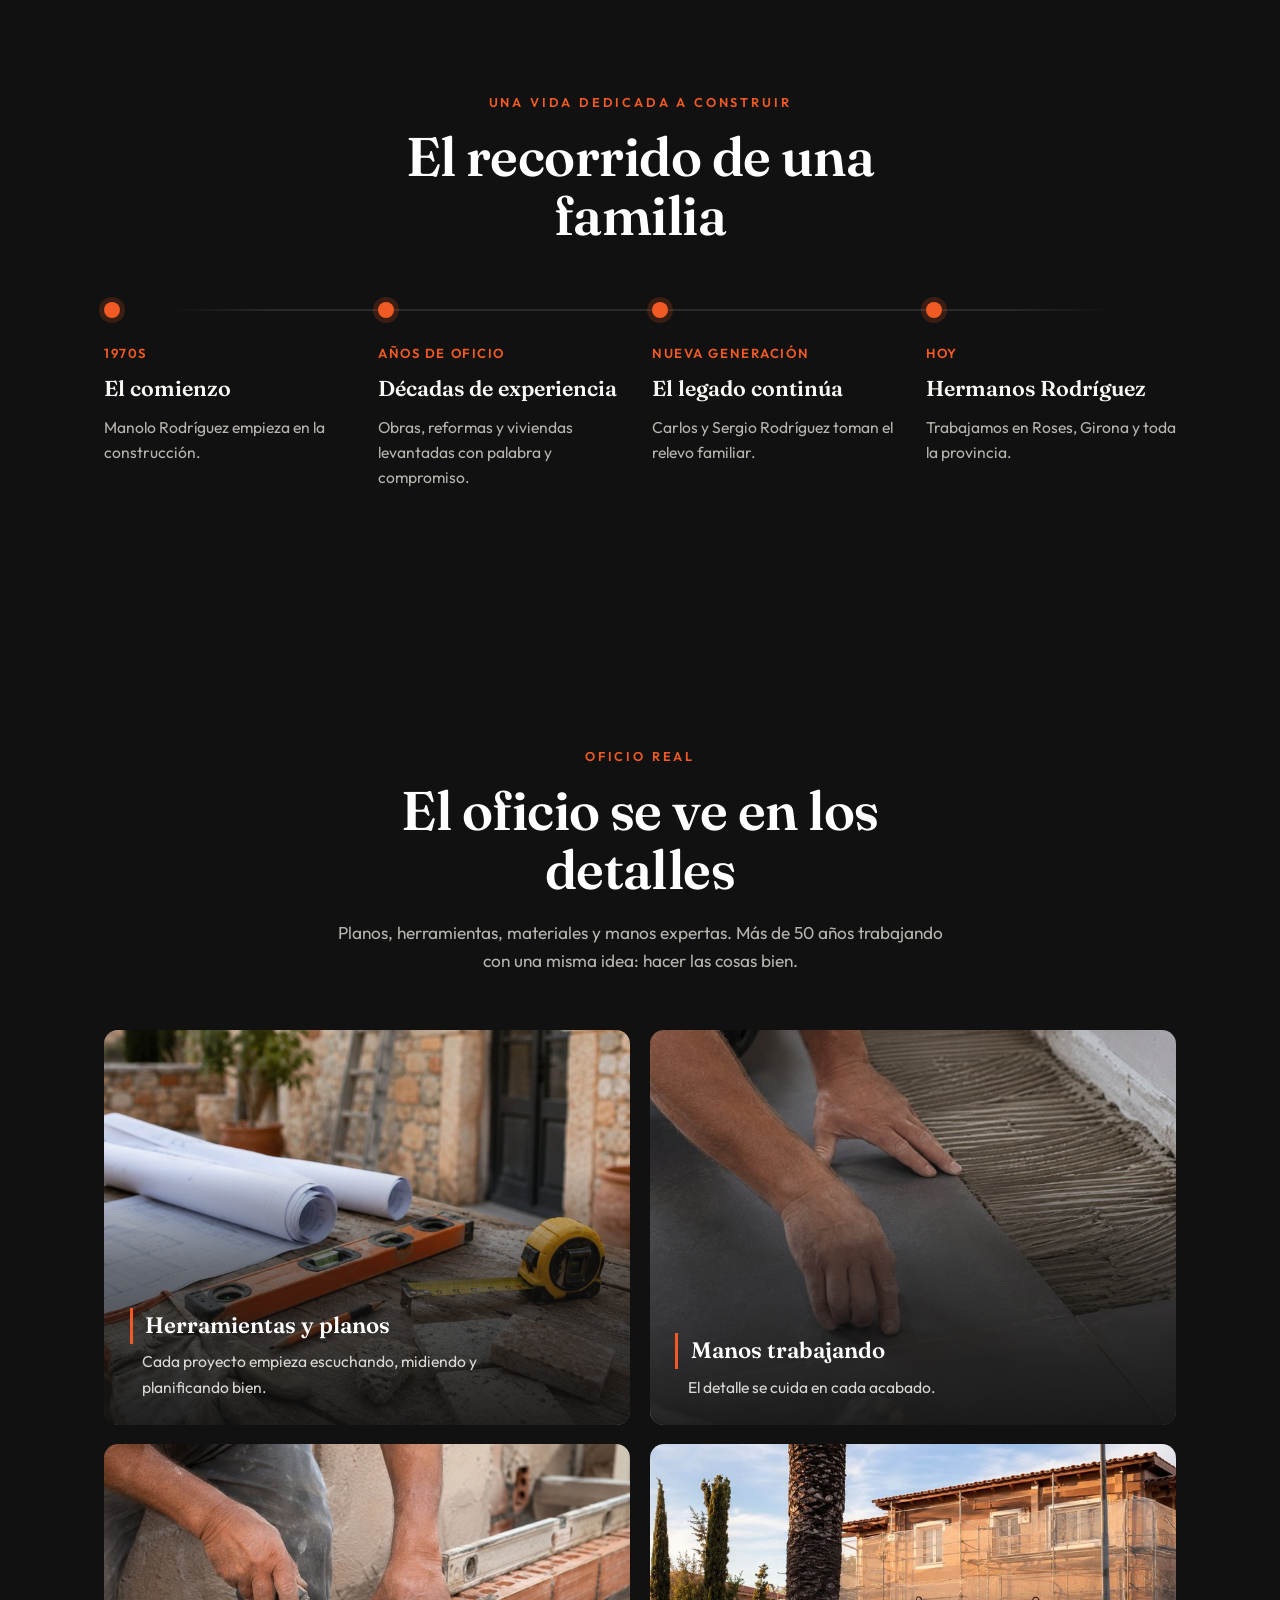
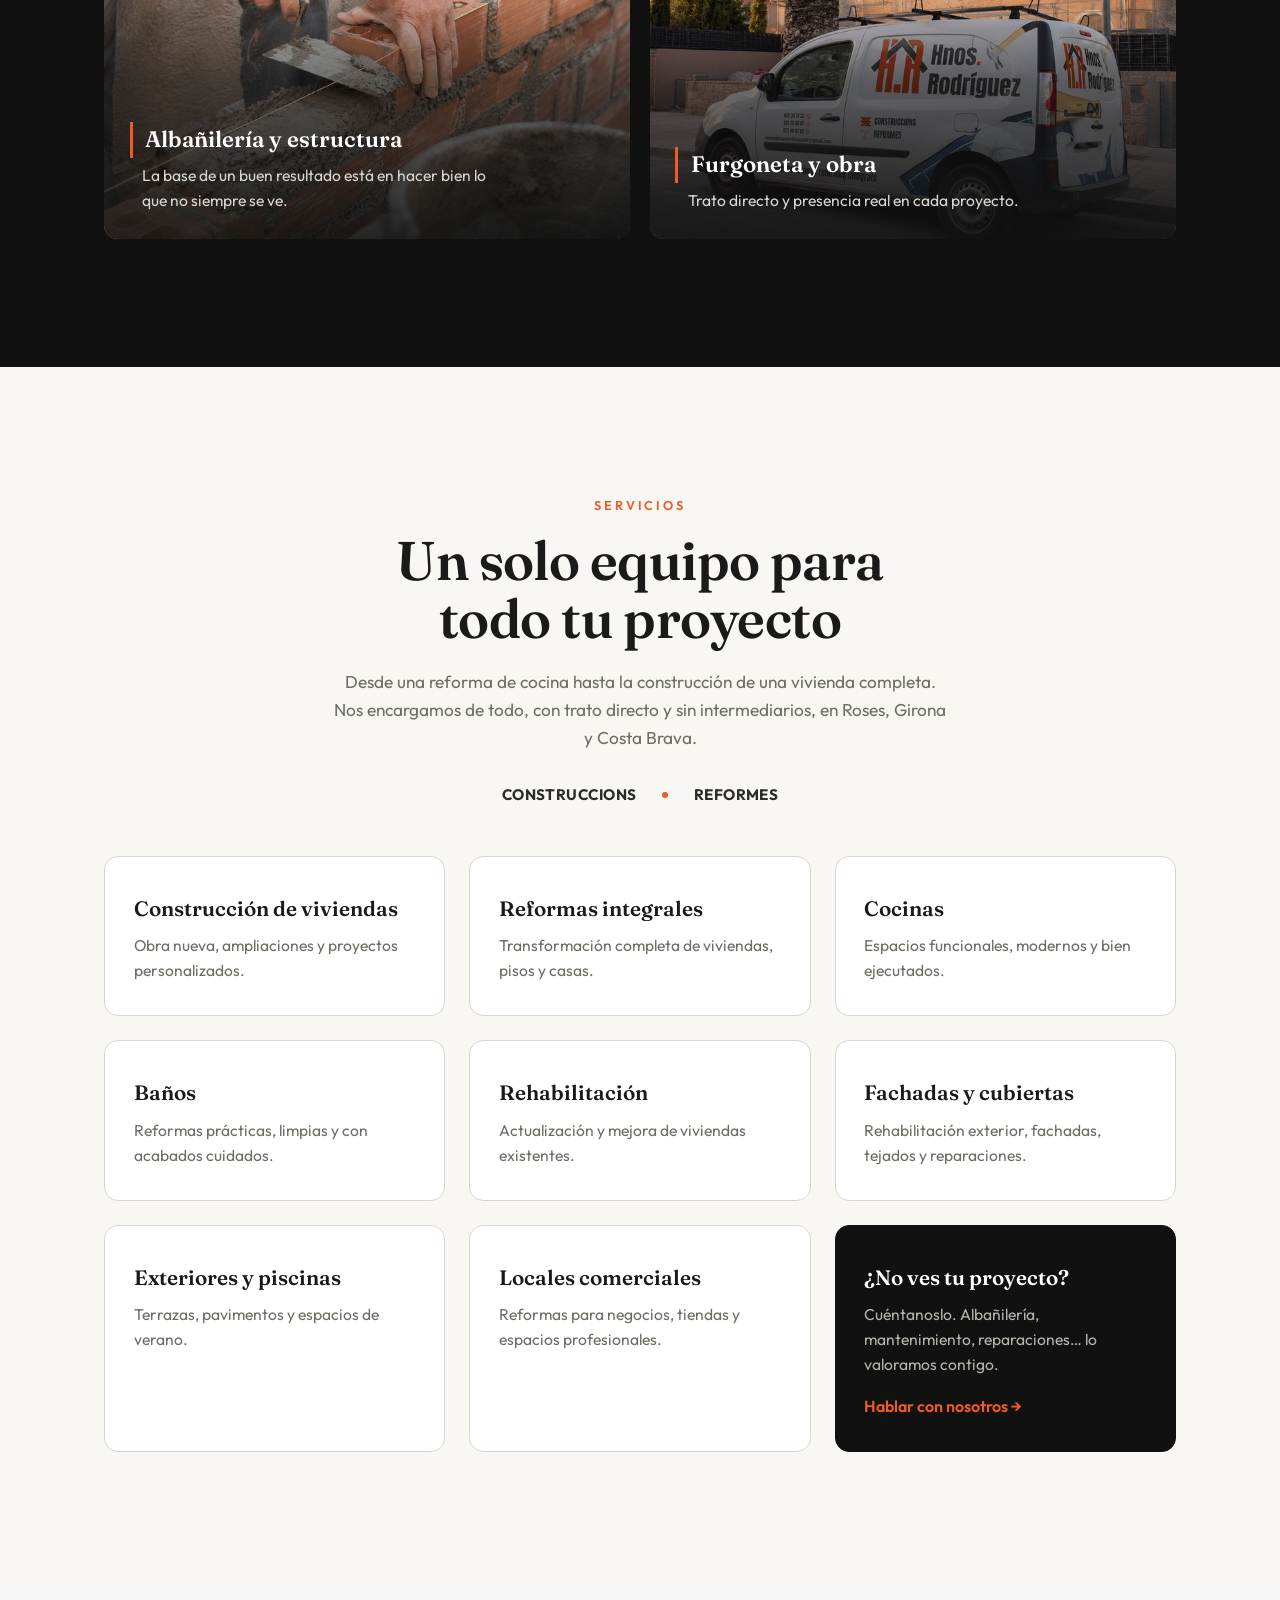
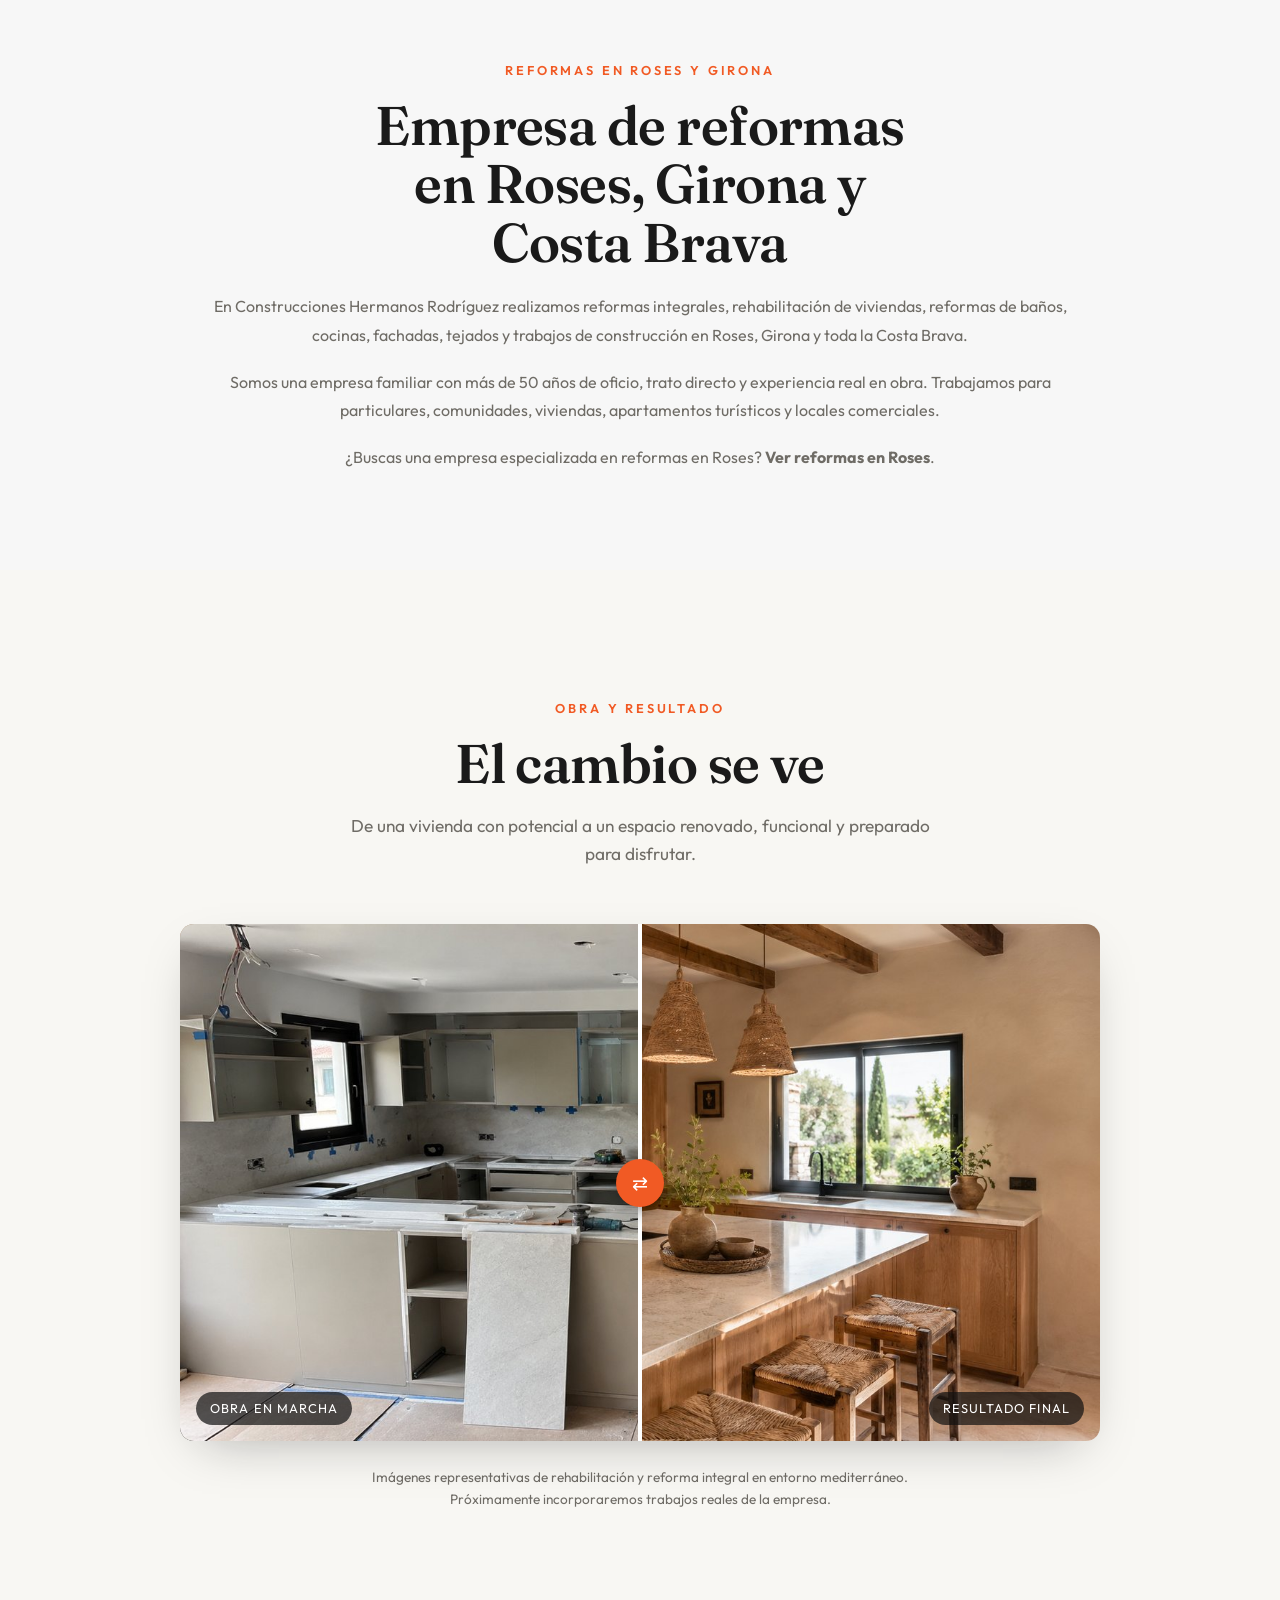
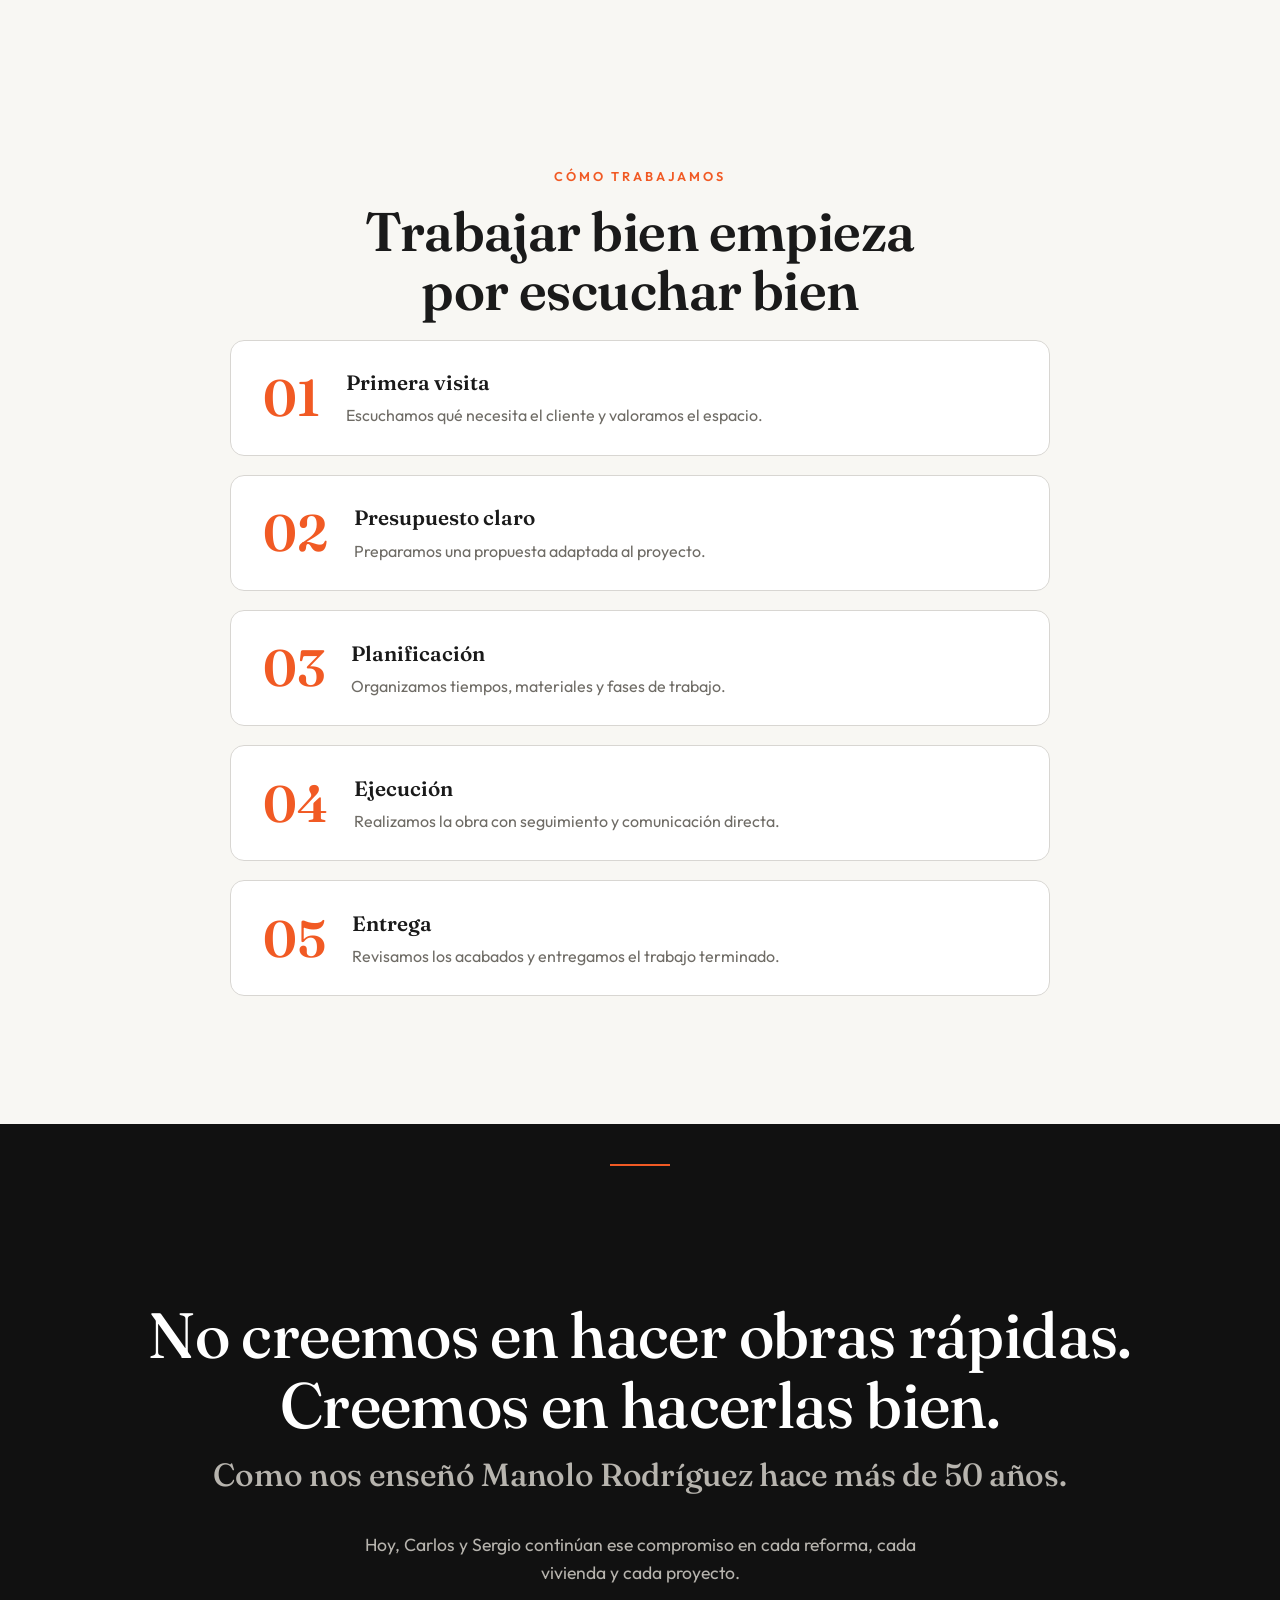
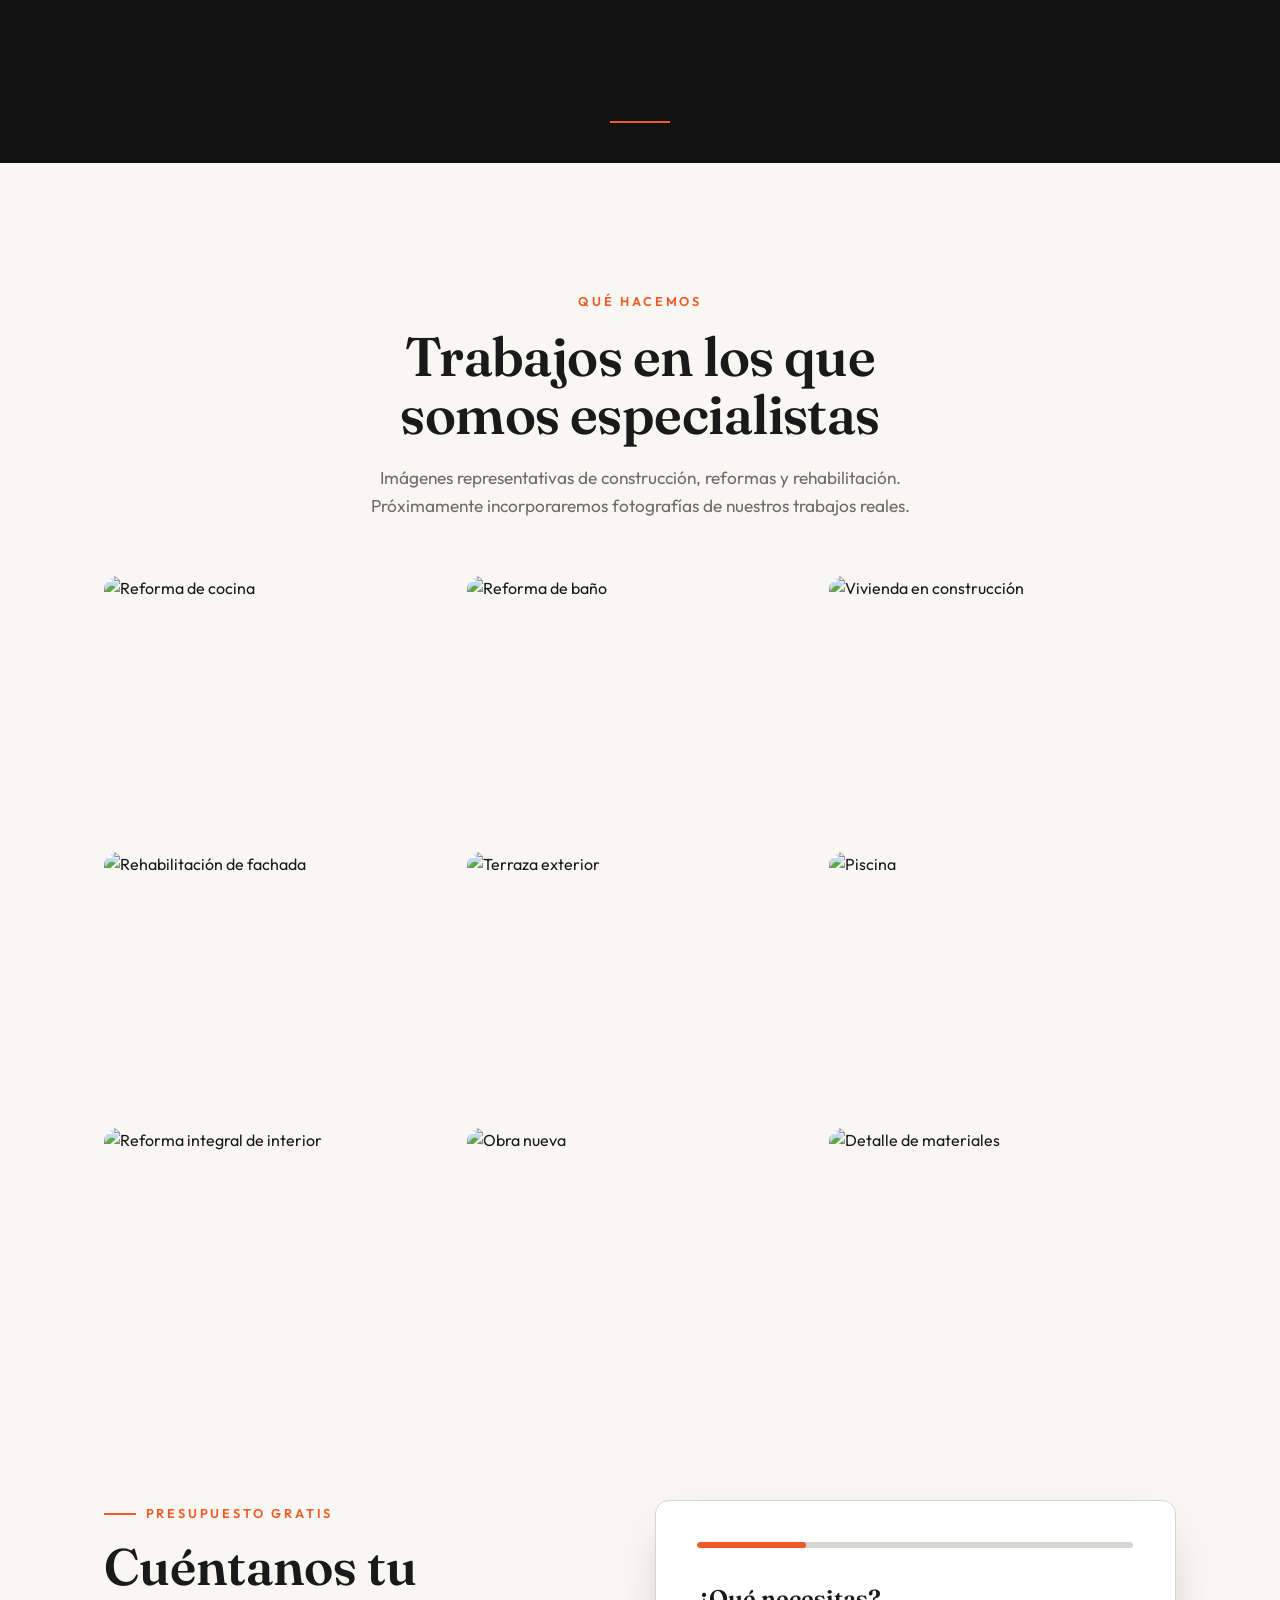
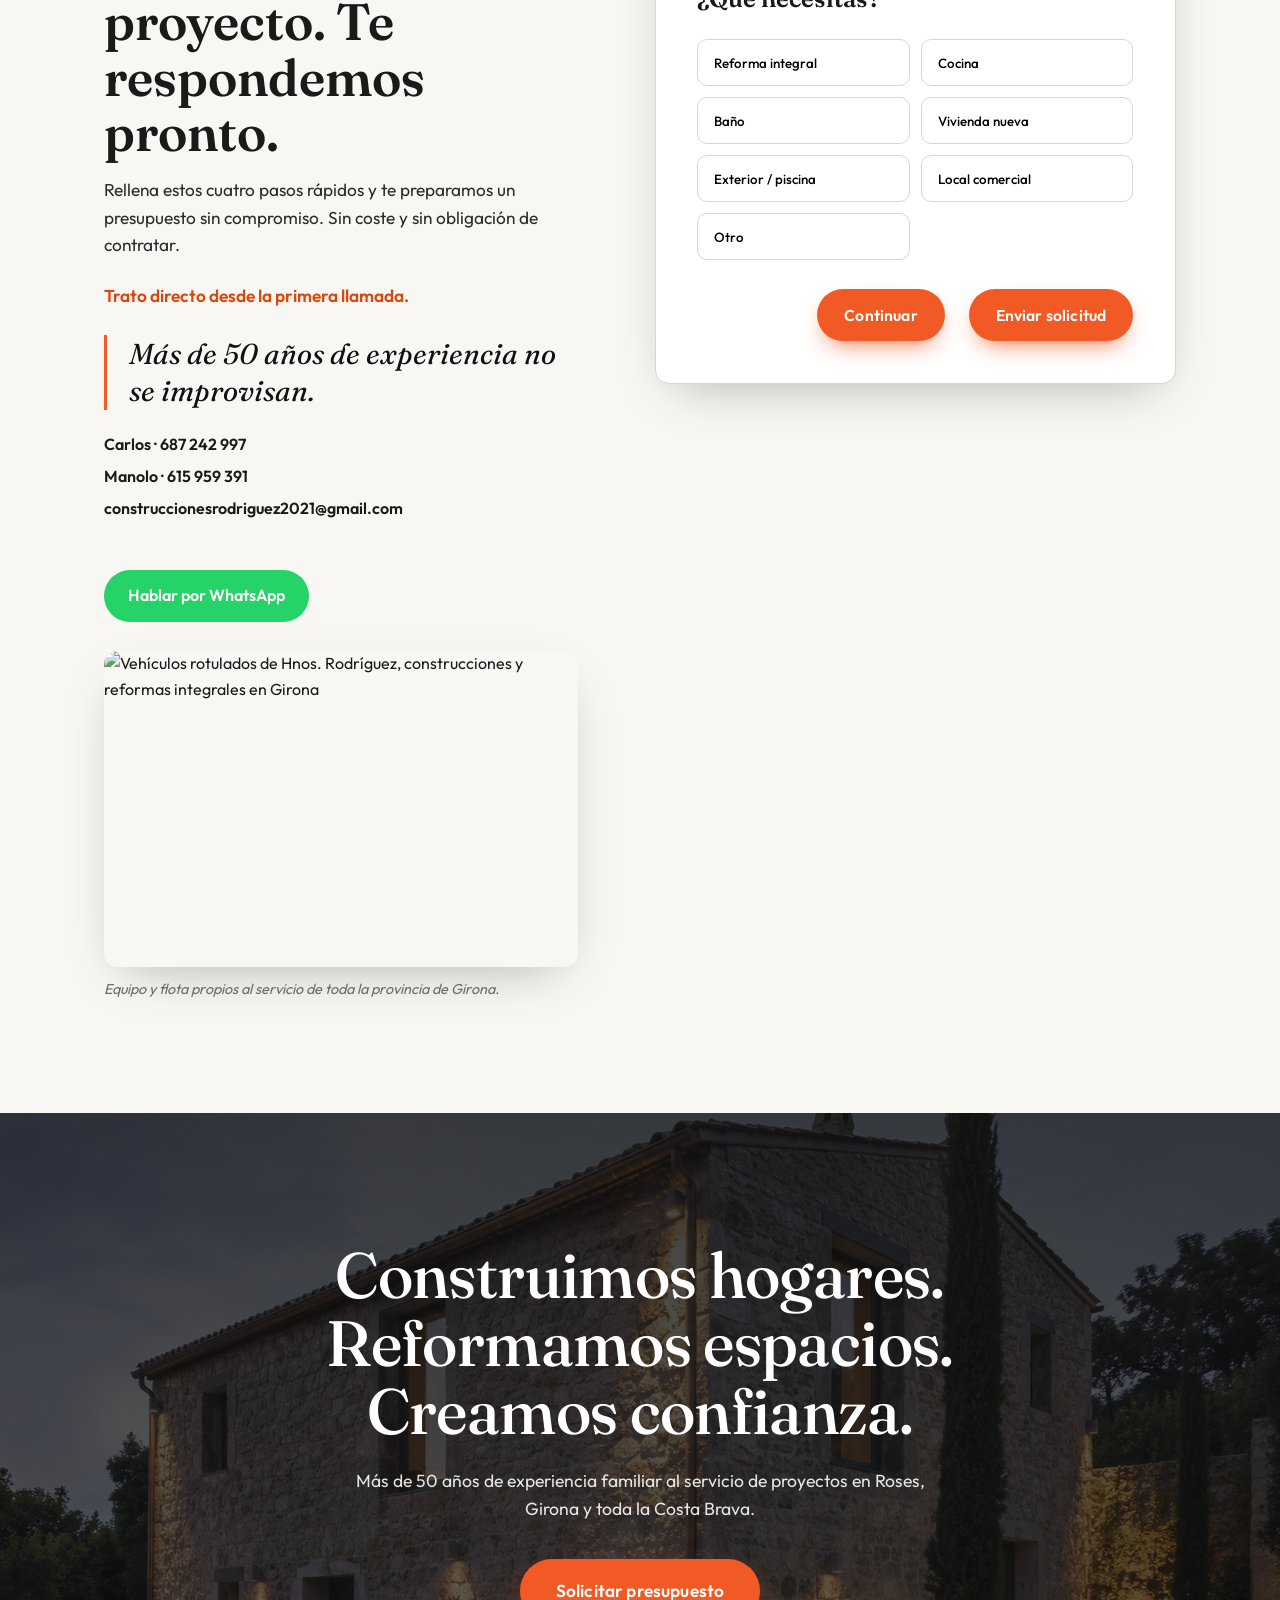
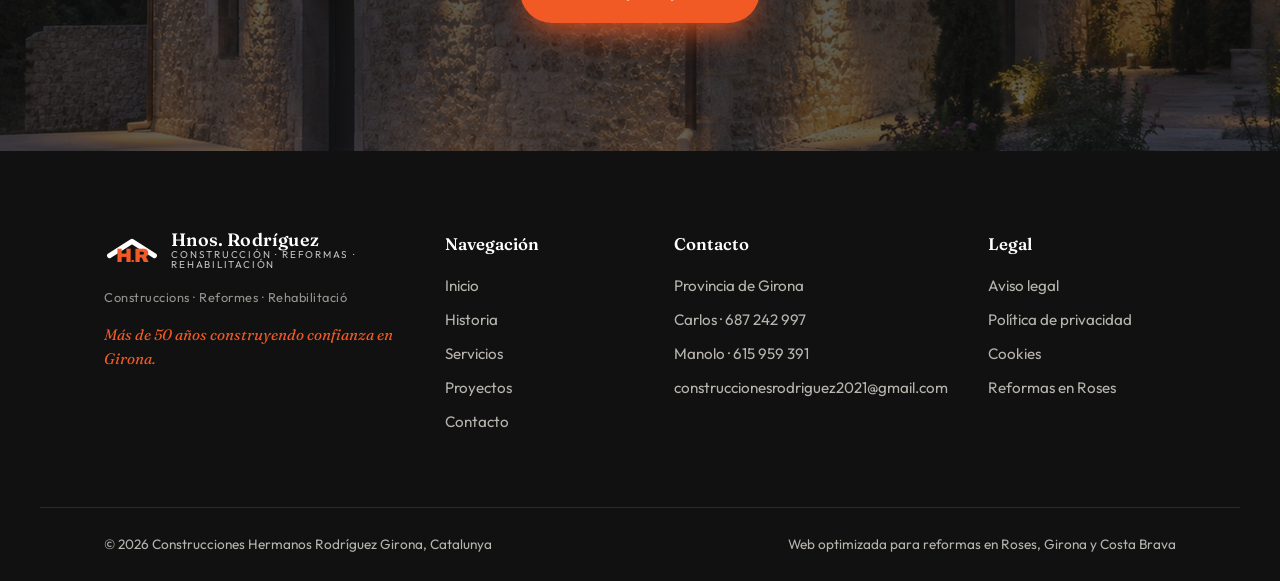
==== commit 05f5d322: "Add files via upload" ====
--- a/index.html
+++ b/index.html
@@ -6,11 +6,11 @@
 
   <!-- ============ SEO ============ -->
   <title>Construcciones Hermanos Rodríguez | Reformas en Girona, Roses y Costa Brava</title>
-<meta name="description" content="Construcciones Hermanos Rodríguez, empresa familiar de reformas integrales y construcción en Girona, Roses y Costa Brava con más de 50 años de experiencia. Cocinas, baños, viviendas y rehabilitación. Presupuesto gratis." />
-<meta name="keywords" content="construcción Girona, reformas Girona, reformas Roses, reformas Costa Brava, reformas integrales Girona, constructora Girona, rehabilitación de viviendas, empresa familiar de construcción" />
-<meta name="author" content="Construcciones Hermanos Rodríguez" />
-<meta name="robots" content="index, follow" />
-<link rel="canonical" href="https://hermanosrodriguez1975.es/" />
+  <meta name="description" content="Construcciones Hermanos Rodríguez, empresa familiar de reformas integrales, construcción y rehabilitación en Girona, Roses y Costa Brava con más de 50 años de experiencia. Presupuesto gratis." />
+  <meta name="keywords" content="construcción Girona, reformas Girona, reformas Roses, reformas Costa Brava, reformas integrales Girona, reformas integrales Roses, constructora Girona, rehabilitación de viviendas, albañilería Girona, empresa familiar de construcción" />
+  <meta name="author" content="Construcciones Hermanos Rodríguez" />
+  <meta name="robots" content="index, follow" />
+  <link rel="canonical" href="https://hermanosrodriguez1975.es/" />
 
   <!-- ============ hreflang · versiones por idioma ============ -->
   <link rel="alternate" hreflang="es" href="https://hermanosrodriguez1975.es/" />
@@ -23,12 +23,12 @@
   <meta property="og:type" content="website" />
   <meta property="og:url" content="https://hermanosrodriguez1975.es/" />
   <meta property="og:title" content="Construcciones Hermanos Rodríguez | Reformas y construcción en Girona" />
-  <meta property="og:description" content="Empresa familiar de construcción y reformas en Girona con más de 50 años de experiencia. Más de 50 años construyendo confianza." />
-  <meta property="og:image" content="/images/hero.jpg" />
+  <meta property="og:description" content="Empresa familiar de construcción y reformas en Girona, Roses y Costa Brava con más de 50 años de experiencia." />
+  <meta property="og:image" content="https://hermanosrodriguez1975.es/images/hero.jpg" />
   <meta property="og:locale" content="es_ES" />
   <meta property="og:site_name" content="Construcciones Hermanos Rodríguez" />
 
-  <!-- ============ Favicon (placeholder SVG con iniciales H.R) ============ -->
+  <!-- ============ Favicon H.R ============ -->
   <link rel="icon" type="image/svg+xml" href="data:image/svg+xml,%3Csvg xmlns='http://www.w3.org/2000/svg' viewBox='0 0 220 160'%3E%3Crect width='220' height='160' rx='28' fill='%23111111'/%3E%3Cpath d='M30 96 L110 44 L190 96' fill='none' stroke='%23E8E6E2' stroke-width='18' stroke-linejoin='round' stroke-linecap='round'/%3E%3Ctext x='110' y='118' text-anchor='middle' font-family='Arial Black,sans-serif' font-weight='900' font-size='62' fill='%23F15A24'%3EH.R%3C/text%3E%3C/svg%3E" />
 
   <!-- ============ Tipografías ============ -->
@@ -36,7 +36,7 @@
   <link rel="preconnect" href="https://fonts.gstatic.com" crossorigin />
   <link href="https://fonts.googleapis.com/css2?family=Archivo:wght@800;900&family=Fraunces:ital,opsz,wght@0,9..144,400;0,9..144,500;0,9..144,600;0,9..144,700;1,9..144,500&family=Outfit:wght@300;400;500;600;700&display=swap" rel="stylesheet" />
 
-  <link rel="stylesheet" href="/style.css" />
+  <link rel="stylesheet" href="/style.css?v=3" />
 
   <!-- ============ JSON-LD · HomeAndConstructionBusiness ============ -->
   <script type="application/ld+json">
@@ -45,16 +45,18 @@
     "@type": "HomeAndConstructionBusiness",
     "name": "Construcciones Hermanos Rodríguez",
     "alternateName": "Hnos. Rodríguez",
-    "description": "Empresa familiar de construcción, reformas integrales y rehabilitación de viviendas en la provincia de Girona con más de 50 años de experiencia.",
+    "description": "Empresa familiar de construcción, reformas integrales y rehabilitación de viviendas en Girona, Roses y Costa Brava con más de 50 años de experiencia.",
     "url": "https://hermanosrodriguez1975.es/",
     "telephone": "+34687242997",
     "email": "construccionesrodriguez2021@gmail.com",
     "image": "https://hermanosrodriguez1975.es/images/hero.jpg",
     "priceRange": "€€",
-    "areaServed": {
-      "@type": "AdministrativeArea",
-      "name": "Provincia de Girona"
-    },
+    "areaServed": [
+      { "@type": "City", "name": "Roses" },
+      { "@type": "City", "name": "Girona" },
+      { "@type": "AdministrativeArea", "name": "Costa Brava" },
+      { "@type": "AdministrativeArea", "name": "Provincia de Girona" }
+    ],
     "address": {
       "@type": "PostalAddress",
       "addressRegion": "Girona",
@@ -75,6 +77,8 @@
       "Reformas de cocinas",
       "Reformas de baños",
       "Albañilería general",
+      "Fachadas",
+      "Cubiertas y tejados",
       "Piscinas y exteriores"
     ],
     "slogan": "Más de 50 años construyendo confianza."
@@ -91,7 +95,6 @@
     <div class="nav__inner">
       <a href="#inicio" class="brand" aria-label="Construcciones Hermanos Rodríguez - Inicio">
         <span class="brand__mark" aria-hidden="true">
-          <!-- Logo H.R fiel a la imagen de marca: H.R naranja + tejado gris detrás -->
           <svg viewBox="0 0 220 120" width="56" height="31" class="brand__logo">
             <path class="brand__roof" d="M22 80 L110 24 L198 80" fill="none" stroke="currentColor" stroke-width="20" stroke-linejoin="round" stroke-linecap="round"/>
             <text class="brand__hr" x="110" y="104" text-anchor="middle" font-family="'Archivo', 'Outfit', sans-serif" font-weight="900" font-size="76" letter-spacing="-2" fill="var(--orange)">H<tspan font-size="40">.</tspan>R</text>
@@ -130,18 +133,16 @@
   <!-- ====================================================== -->
   <section class="hero" id="inicio">
     <div class="hero__media">
-      <!-- Sustituir por images/hero.jpg (o un vídeo) -->
       <img src="/images/hero.jpg" alt="Imagen representativa de vivienda moderna y construcción en Girona" />
       <div class="hero__overlay"></div>
     </div>
 
-    <!-- Marco fino naranja inspirado en el logo H.R -->
     <div class="hero__frame" aria-hidden="true"></div>
 
     <div class="hero__content">
       <span class="hero__eyebrow reveal">Construccions · Reformes · Rehabilitació · Girona</span>
       <h1 class="hero__title reveal">
-         Reformas y construcción en Girona, Roses y Costa Brava
+        Reformas y construcción en Girona, Roses y Costa Brava
         <span class="accent">con más de 50 años de oficio</span>
       </h1>
       <p class="hero__sub reveal">Empresa familiar de reformas integrales, viviendas y rehabilitación en Roses, Girona y toda la Costa Brava. Trato directo, presupuesto sin compromiso y trabajo bien hecho. <span class="hero__count" id="heroDays" aria-label="18.750 o más días">18.750+</span> días construyendo confianza.</p>
@@ -155,9 +156,7 @@
       <p class="hero__tag reveal">Las herramientas cambian. Los valores no.</p>
     </div>
 
-    <a href="#confianza" class="hero__scroll" aria-label="Bajar">
-      <span></span>
-    </a>
+    <a href="#confianza" class="hero__scroll" aria-label="Bajar"><span></span></a>
   </section>
 
   <!-- ====================================================== -->
@@ -192,7 +191,7 @@
   <section class="history" id="historia">
     <div class="container history__grid">
       <div class="history__media reveal">
-        <img src="/images/equipo-mar.jpg" alt="Manolo, Carlos y Sergio Rodríguez, equipo de Construcciones Hermanos Rodríguez, frente a la bahía de Roses (Girona)" />
+        <img src="/images/equipo-mar.jpg" alt="Manolo, Carlos y Sergio Rodríguez, equipo de Construcciones Hermanos Rodríguez, frente a la bahía de Roses Girona" loading="lazy" />
         <span class="history__badge">Desde los años 70</span>
       </div>
 
@@ -218,36 +217,31 @@
 
       <div class="services__grid">
         <article class="card reveal">
-          <span class="card__icon" aria-hidden="true">
-            <svg viewBox="0 0 24 24"><path d="M12 2l2.4 6.9H21l-5.3 4 2 6.9-5.7-4.2-5.7 4.2 2-6.9-5.3-4h6.6z"/></svg>
-          </span>
+          <span class="card__icon" aria-hidden="true"><svg viewBox="0 0 24 24"><path d="M12 2l2.4 6.9H21l-5.3 4 2 6.9-5.7-4.2-5.7 4.2 2-6.9-5.3-4h6.6z"/></svg></span>
           <h3>50 años de oficio</h3>
           <p>Tres generaciones trabajando en Girona. La experiencia se nota en cada acabado.</p>
         </article>
         <article class="card reveal">
-          <span class="card__icon" aria-hidden="true">
-            <svg viewBox="0 0 24 24"><path d="M3 12a9 9 0 1 0 18 0 9 9 0 0 0-18 0zM8 12l3 3 5-6"/></svg>
-          </span>
+          <span class="card__icon" aria-hidden="true"><svg viewBox="0 0 24 24"><path d="M3 12a9 9 0 1 0 18 0 9 9 0 0 0-18 0zM8 12l3 3 5-6"/></svg></span>
           <h3>Presupuesto claro y sin compromiso</h3>
           <p>Te explicamos qué se hace, cómo y cuánto cuesta. Sin sorpresas ni letra pequeña.</p>
         </article>
         <article class="card reveal">
-          <span class="card__icon" aria-hidden="true">
-            <svg viewBox="0 0 24 24"><path d="M12 2a10 10 0 1 0 0 20 10 10 0 0 0 0-20zM8 13a4 4 0 0 0 8 0M9 9h.01M15 9h.01"/></svg>
-          </span>
+          <span class="card__icon" aria-hidden="true"><svg viewBox="0 0 24 24"><path d="M12 2a10 10 0 1 0 0 20 10 10 0 0 0 0-20zM8 13a4 4 0 0 0 8 0M9 9h.01M15 9h.01"/></svg></span>
           <h3>Trato directo</h3>
           <p>Hablas siempre con quien hace la obra. Cercanía y comunicación de principio a fin.</p>
         </article>
         <article class="card reveal">
-          <span class="card__icon" aria-hidden="true">
-            <svg viewBox="0 0 24 24"><path d="M3 21h18M5 21V8l7-5 7 5v13M9 21v-6h6v6"/></svg>
-          </span>
+          <span class="card__icon" aria-hidden="true"><svg viewBox="0 0 24 24"><path d="M3 21h18M5 21V8l7-5 7 5v13M9 21v-6h6v6"/></svg></span>
           <h3>De principio a fin</h3>
           <p>Albañilería, fontanería, electricidad, acabados… nos coordinamos nosotros. Tú te despreocupas.</p>
         </article>
       </div>
     </div>
   </section>
+
+  <!-- ====================================================== -->
+  <!-- SECCIÓN · TRAYECTORIA                                  -->
   <!-- ====================================================== -->
   <section class="timeline" aria-label="Trayectoria de la empresa">
     <div class="container">
@@ -277,7 +271,7 @@
           <span class="timeline__dot" aria-hidden="true"></span>
           <span class="timeline__year">Hoy</span>
           <h3>Hermanos Rodríguez</h3>
-          <p>Trabajamos en toda la provincia de Girona.</p>
+          <p>Trabajamos en Roses, Girona y toda la provincia.</p>
         </li>
       </ol>
     </div>
@@ -294,166 +288,106 @@
 
       <div class="craft__grid">
         <figure class="craft__item reveal">
-          <img src="/images/oficio-herramientas.jpg" alt="Imagen representativa de herramientas de obra" />
-          <figcaption>
-            <h3>Herramientas y planos</h3>
-            <p>Cada proyecto empieza escuchando, midiendo y planificando bien.</p>
-          </figcaption>
+          <img src="/images/oficio-herramientas.jpg" alt="Herramientas y planos de obra" loading="lazy" />
+          <figcaption><h3>Herramientas y planos</h3><p>Cada proyecto empieza escuchando, midiendo y planificando bien.</p></figcaption>
         </figure>
         <figure class="craft__item reveal">
-          <img src="/images/oficio-manos.jpg" alt="Imagen representativa de trabajo artesanal" />
-          <figcaption>
-            <h3>Manos trabajando</h3>
-            <p>El detalle se cuida en cada acabado.</p>
-          </figcaption>
+          <img src="/images/oficio-manos.jpg" alt="Trabajo artesanal y acabado de reforma" loading="lazy" />
+          <figcaption><h3>Manos trabajando</h3><p>El detalle se cuida en cada acabado.</p></figcaption>
         </figure>
         <figure class="craft__item reveal">
-          <img src="/images/oficio-albanileria.jpg" alt="Imagen representativa de albañilería" />
-          <figcaption>
-            <h3>Albañilería y estructura</h3>
-            <p>La base de un buen resultado está en hacer bien lo que no siempre se ve.</p>
-          </figcaption>
+          <img src="/images/oficio-albanileria.jpg" alt="Albañilería y estructura en construcción" loading="lazy" />
+          <figcaption><h3>Albañilería y estructura</h3><p>La base de un buen resultado está en hacer bien lo que no siempre se ve.</p></figcaption>
         </figure>
         <figure class="craft__item reveal">
-          <img src="/images/oficio-furgoneta.jpg" alt="Imagen representativa de empresa familiar de construcción" />
-          <figcaption>
-            <h3>Furgoneta y obra</h3>
-            <p>Trato directo y presencia real en cada proyecto.</p>
-          </figcaption>
+          <img src="/images/oficio-furgoneta.jpg" alt="Furgoneta de empresa familiar de construcción" loading="lazy" />
+          <figcaption><h3>Furgoneta y obra</h3><p>Trato directo y presencia real en cada proyecto.</p></figcaption>
         </figure>
       </div>
     </div>
   </section>
 
   <!-- ====================================================== -->
-  <!-- SECCIÓN 6 · SERVICIOS PREMIUM                           -->
+  <!-- SECCIÓN 6 · SERVICIOS                                   -->
   <!-- ====================================================== -->
   <section class="services" id="servicios">
     <div class="container">
       <span class="kicker kicker--center reveal">Servicios</span>
       <h2 class="section-title reveal">Un solo equipo para todo tu proyecto</h2>
-      <p class="section-sub reveal">Desde una reforma de cocina hasta la construcción de una vivienda completa. Nos encargamos de todo, con trato directo y sin intermediarios, en toda la provincia de Girona.</p>
-
-      <!-- Tira de identidad: iconos de ladrillo y taladro, como en la furgoneta -->
-      <div class="badges reveal" aria-label="Construcciones y reformas">
-        <span class="badge">
-          <span class="badge__icon" aria-hidden="true">
-            <!-- Ladrillos -->
-            <svg viewBox="0 0 24 24"><path d="M3 5h7v5H3zM14 5h7v5h-7zM7 14h10v5H7zM3 19h2M19 19h2M3 5v5M21 5v5"/></svg>
-          </span>
-          Construccions
-        </span>
-        <span class="badge__sep" aria-hidden="true"></span>
-        <span class="badge">
-          <span class="badge__icon" aria-hidden="true">
-            <!-- Taladro -->
-            <svg viewBox="0 0 24 24"><path d="M3 8h11v5H3zM14 9h4l3-2v6l-3-2h-4M6 13v4a2 2 0 0 0 2 2h1M3 10h2"/></svg>
-          </span>
-          Reformes
-        </span>
+      <p class="section-sub reveal">Desde una reforma de cocina hasta la construcción de una vivienda completa. Nos encargamos de todo, con trato directo y sin intermediarios, en Roses, Girona y Costa Brava.</p>
+
+      <div class="badges reveal" aria-hidden="true">
+        <span class="badge">Construccions</span><span class="badge__sep"></span><span class="badge">Reformes</span>
       </div>
 
       <div class="services__grid">
-        <!-- Cada tarjeta: icono SVG minimalista + línea naranja + texto -->
-        <article class="card reveal">
-          <span class="card__icon" aria-hidden="true">
-            <svg viewBox="0 0 24 24"><path d="M3 21V9l9-6 9 6v12h-6v-7H9v7z"/></svg>
-          </span>
-          <h3>Construcción de viviendas</h3>
-          <p>Obra nueva, ampliaciones y proyectos personalizados.</p>
-        </article>
-
-        <article class="card reveal">
-          <span class="card__icon" aria-hidden="true">
-            <svg viewBox="0 0 24 24"><path d="M3 21h18M5 21V8l7-5 7 5v13M9 21v-6h6v6"/></svg>
-          </span>
-          <h3>Reformas integrales</h3>
-          <p>Transformación completa de viviendas, pisos y casas.</p>
-        </article>
-
-        <article class="card reveal">
-          <span class="card__icon" aria-hidden="true">
-            <svg viewBox="0 0 24 24"><path d="M4 4h16v16H4zM4 10h16M9 4v6M9 14h.01"/></svg>
-          </span>
-          <h3>Cocinas</h3>
-          <p>Espacios funcionales, modernos y bien ejecutados.</p>
-        </article>
-
-        <article class="card reveal">
-          <span class="card__icon" aria-hidden="true">
-            <svg viewBox="0 0 24 24"><path d="M4 12V6a2 2 0 0 1 2-2h2v4M3 12h18v3a4 4 0 0 1-4 4H7a4 4 0 0 1-4-4zM7 19l-1 2M17 19l1 2"/></svg>
-          </span>
-          <h3>Baños</h3>
-          <p>Reformas prácticas, limpias y con acabados cuidados.</p>
-        </article>
-
-        <article class="card reveal">
-          <span class="card__icon" aria-hidden="true">
-            <svg viewBox="0 0 24 24"><path d="M3 21h18M6 21V11l6-5 6 5v10M10 21v-5h4v5M14 3l4 3"/></svg>
-          </span>
-          <h3>Rehabilitación</h3>
-          <p>Actualización y mejora de viviendas existentes.</p>
-        </article>
-
-        <article class="card reveal">
-          <span class="card__icon" aria-hidden="true">
-            <svg viewBox="0 0 24 24"><path d="M3 18c2 0 2-2 4-2s2 2 4 2 2-2 4-2 2 2 4 2M3 13c2 0 2-2 4-2s2 2 4 2 2-2 4-2 2 2 4 2M5 6h14v3H5z"/></svg>
-          </span>
-          <h3>Exteriores y piscinas</h3>
-          <p>Terrazas, pavimentos y espacios de verano.</p>
-        </article>
-
-        <article class="card reveal">
-          <span class="card__icon" aria-hidden="true">
-            <svg viewBox="0 0 24 24"><path d="M3 21V7l5-3 5 3v14M13 21V11l5-2 3 2v10M6 11h.01M6 15h.01M17 14h.01"/></svg>
-          </span>
-          <h3>Locales comerciales</h3>
-          <p>Reformas para negocios, tiendas y espacios profesionales.</p>
-        </article>
-
-        <article class="card reveal">
-          <span class="card__icon" aria-hidden="true">
-            <svg viewBox="0 0 24 24"><path d="M21 16V8a2 2 0 0 0-1-1.7l-7-4a2 2 0 0 0-2 0l-7 4A2 2 0 0 0 3 8v8a2 2 0 0 0 1 1.7l7 4a2 2 0 0 0 2 0l7-4A2 2 0 0 0 21 16zM3.3 7L12 12l8.7-5M12 22V12"/></svg>
-          </span>
-          <h3>Proyectos llave en mano</h3>
-          <p>Coordinación completa de principio a fin.</p>
-        </article>
-
+        <article class="card reveal"><h3>Construcción de viviendas</h3><p>Obra nueva, ampliaciones y proyectos personalizados.</p></article>
+        <article class="card reveal"><h3>Reformas integrales</h3><p>Transformación completa de viviendas, pisos y casas.</p></article>
+        <article class="card reveal"><h3>Cocinas</h3><p>Espacios funcionales, modernos y bien ejecutados.</p></article>
+        <article class="card reveal"><h3>Baños</h3><p>Reformas prácticas, limpias y con acabados cuidados.</p></article>
+        <article class="card reveal"><h3>Rehabilitación</h3><p>Actualización y mejora de viviendas existentes.</p></article>
+        <article class="card reveal"><h3>Fachadas y cubiertas</h3><p>Rehabilitación exterior, fachadas, tejados y reparaciones.</p></article>
+        <article class="card reveal"><h3>Exteriores y piscinas</h3><p>Terrazas, pavimentos y espacios de verano.</p></article>
+        <article class="card reveal"><h3>Locales comerciales</h3><p>Reformas para negocios, tiendas y espacios profesionales.</p></article>
         <article class="card card--cta reveal">
           <h3>¿No ves tu proyecto?</h3>
           <p>Cuéntanoslo. Albañilería, mantenimiento, reparaciones… lo valoramos contigo.</p>
-          <a href="#contacto" class="card__link">Hablar con nosotros →</a>
+          <a class="card__link" href="#contacto">Hablar con nosotros →</a>
         </article>
       </div>
     </div>
   </section>
 
   <!-- ====================================================== -->
-  <!-- SECCIÓN 7 · COMPARADOR ANTES / DESPUÉS                  -->
-  <!-- ====================================================== -->
-  <section class="ba">
+  <!-- SEO LOCAL · ENLACE A PÁGINA REFORMAS ROSES             -->
+  <!-- ====================================================== -->
+  <section class="seo-local" id="seo-local">
+    <div class="container">
+      <span class="kicker kicker--center">Reformas en Roses y Girona</span>
+
+      <h2 class="section-title">Empresa de reformas en Roses, Girona y Costa Brava</h2>
+
+      <p>
+        En Construcciones Hermanos Rodríguez realizamos reformas integrales,
+        rehabilitación de viviendas, reformas de baños, cocinas, fachadas,
+        tejados y trabajos de construcción en Roses, Girona y toda la Costa Brava.
+      </p>
+
+      <p>
+        Somos una empresa familiar con más de 50 años de oficio, trato directo
+        y experiencia real en obra. Trabajamos para particulares, comunidades,
+        viviendas, apartamentos turísticos y locales comerciales.
+      </p>
+
+      <p>
+        ¿Buscas una empresa especializada en reformas en Roses?
+        <a href="/reformas-roses/"><strong>Ver reformas en Roses</strong></a>.
+      </p>
+    </div>
+  </section>
+
+  <!-- ====================================================== -->
+  <!-- SECCIÓN · ANTES / DESPUÉS                               -->
+  <!-- ====================================================== -->
+  <section class="ba" id="proyectos">
     <div class="container">
       <span class="kicker kicker--center reveal">Obra y resultado</span>
       <h2 class="section-title reveal">El cambio se ve</h2>
       <p class="section-sub reveal">De una vivienda con potencial a un espacio renovado, funcional y preparado para disfrutar.</p>
 
-      <!-- Slider deslizable con clip-path (responsive desktop + táctil) -->
       <div class="ba__compare reveal" id="baCompare" style="--pos:50%">
-        <img class="ba__img ba__img--after" src="/images/slider-resultado-final.jpg" alt="Imagen representativa de vivienda mediterránea rehabilitada con vistas al mar" />
-        <img class="ba__img ba__img--before" id="baBefore" src="/images/slider-obra-en-marcha.jpg" alt="Imagen representativa de obra en marcha en vivienda mediterránea en Roses" />
-        <div class="ba__handle" id="baHandle" role="slider" aria-label="Comparar obra en marcha y resultado final" aria-valuemin="0" aria-valuemax="100" aria-valuenow="50" tabindex="0">
-          <span class="ba__grip" aria-hidden="true">⇄</span>
-        </div>
+        <img class="ba__img ba__img--after" src="/images/after.jpg" alt="Resultado final de rehabilitación mediterránea" loading="lazy" />
+        <img class="ba__img ba__img--before" src="/images/before.jpg" alt="Obra en marcha de vivienda mediterránea" loading="lazy" />
         <span class="ba__tag ba__tag--before">Obra en marcha</span>
         <span class="ba__tag ba__tag--after">Resultado final</span>
-      </div>
-
+        <button class="ba__handle" id="baHandle" aria-label="Comparar antes y después"><span class="ba__grip">⇄</span></button>
+      </div>
       <p class="ba__note reveal">Imágenes representativas de rehabilitación y reforma integral en entorno mediterráneo. Próximamente incorporaremos trabajos reales de la empresa.</p>
     </div>
   </section>
 
   <!-- ====================================================== -->
-  <!-- SECCIÓN 8 · PROCESO DE TRABAJO                          -->
+  <!-- SECCIÓN · PROCESO                                      -->
   <!-- ====================================================== -->
   <section class="process" id="proceso">
     <div class="container">
@@ -461,67 +395,51 @@
       <h2 class="section-title reveal">Trabajar bien empieza por escuchar bien</h2>
 
       <div class="process__list">
-        <article class="step reveal">
-          <span class="step__num">01</span>
-          <div><h3>Primera visita</h3><p>Escuchamos qué necesita el cliente y valoramos el espacio.</p></div>
-        </article>
-        <article class="step reveal">
-          <span class="step__num">02</span>
-          <div><h3>Presupuesto claro</h3><p>Preparamos una propuesta adaptada al proyecto.</p></div>
-        </article>
-        <article class="step reveal">
-          <span class="step__num">03</span>
-          <div><h3>Planificación</h3><p>Organizamos tiempos, materiales y fases de trabajo.</p></div>
-        </article>
-        <article class="step reveal">
-          <span class="step__num">04</span>
-          <div><h3>Ejecución</h3><p>Realizamos la obra con seguimiento y comunicación directa.</p></div>
-        </article>
-        <article class="step reveal">
-          <span class="step__num">05</span>
-          <div><h3>Entrega</h3><p>Revisamos los acabados y entregamos el trabajo terminado.</p></div>
-        </article>
-      </div>
-    </div>
-  </section>
-
-  <!-- ====================================================== -->
-  <!-- SECCIÓN 9 · MANIFIESTO FAMILIAR                         -->
+        <article class="step reveal"><span class="step__num">01</span><div><h3>Primera visita</h3><p>Escuchamos qué necesita el cliente y valoramos el espacio.</p></div></article>
+        <article class="step reveal"><span class="step__num">02</span><div><h3>Presupuesto claro</h3><p>Preparamos una propuesta adaptada al proyecto.</p></div></article>
+        <article class="step reveal"><span class="step__num">03</span><div><h3>Planificación</h3><p>Organizamos tiempos, materiales y fases de trabajo.</p></div></article>
+        <article class="step reveal"><span class="step__num">04</span><div><h3>Ejecución</h3><p>Realizamos la obra con seguimiento y comunicación directa.</p></div></article>
+        <article class="step reveal"><span class="step__num">05</span><div><h3>Entrega</h3><p>Revisamos los acabados y entregamos el trabajo terminado.</p></div></article>
+      </div>
+    </div>
+  </section>
+
+  <!-- ====================================================== -->
+  <!-- SECCIÓN · MANIFIESTO                                   -->
   <!-- ====================================================== -->
   <section class="manifesto">
-    <div class="container manifesto__inner">
-      <p class="manifesto__big reveal">No creemos en hacer obras rápidas.</p>
-      <p class="manifesto__big reveal">Creemos en <span class="accent">hacerlas bien.</span></p>
+    <div class="container">
+      <p class="manifesto__big reveal">No creemos en hacer obras rápidas.<br>Creemos en hacerlas bien.</p>
       <p class="manifesto__big manifesto__big--sm reveal">Como nos enseñó Manolo Rodríguez hace más de 50 años.</p>
       <p class="manifesto__foot reveal">Hoy, Carlos y Sergio continúan ese compromiso en cada reforma, cada vivienda y cada proyecto.</p>
     </div>
   </section>
 
   <!-- ====================================================== -->
-  <!-- SECCIÓN 10 · GALERÍA / PROYECTOS                        -->
-  <!-- ====================================================== -->
-  <section class="gallery" id="proyectos">
+  <!-- SECCIÓN · GALERÍA                                      -->
+  <!-- ====================================================== -->
+  <section class="gallery" aria-label="Trabajos y especialidades">
     <div class="container">
       <span class="kicker kicker--center reveal">Qué hacemos</span>
       <h2 class="section-title reveal">Trabajos en los que somos especialistas</h2>
       <p class="section-sub reveal">Imágenes representativas de construcción, reformas y rehabilitación. Próximamente incorporaremos fotografías de nuestros trabajos reales.</p>
 
       <div class="gallery__grid">
-        <figure class="gallery__item reveal"><img src="/images/project-1.jpg" alt="Imagen representativa de reforma de cocina"><figcaption><span>Cocina</span></figcaption></figure>
-        <figure class="gallery__item reveal"><img src="/images/project-2.jpg" alt="Imagen representativa de reforma de baño"><figcaption><span>Baño</span></figcaption></figure>
-        <figure class="gallery__item reveal"><img src="/images/project-3.jpg" alt="Imagen representativa de vivienda en construcción"><figcaption><span>Vivienda</span></figcaption></figure>
-        <figure class="gallery__item reveal"><img src="/images/project-4.jpg" alt="Imagen representativa de rehabilitación de fachada"><figcaption><span>Rehabilitación</span></figcaption></figure>
-        <figure class="gallery__item reveal"><img src="/images/project-5.jpg" alt="Imagen representativa de terraza exterior"><figcaption><span>Exterior</span></figcaption></figure>
-        <figure class="gallery__item reveal"><img src="/images/project-6.jpg" alt="Imagen representativa de piscina"><figcaption><span>Piscina</span></figcaption></figure>
-        <figure class="gallery__item reveal"><img src="/images/project-7.jpg" alt="Imagen representativa de reforma integral de interior"><figcaption><span>Reforma integral</span></figcaption></figure>
-        <figure class="gallery__item reveal"><img src="/images/project-8.jpg" alt="Imagen representativa de obra nueva"><figcaption><span>Obra nueva</span></figcaption></figure>
-        <figure class="gallery__item reveal"><img src="/images/project-9.jpg" alt="Imagen representativa de detalle de materiales"><figcaption><span>Detalle</span></figcaption></figure>
-      </div>
-    </div>
-  </section>
-
-  <!-- ====================================================== -->
-  <!-- SECCIÓN 11 · FORMULARIO INTELIGENTE                     -->
+        <figure class="gallery__item reveal"><img src="/images/galeria-cocina.jpg" alt="Reforma de cocina" loading="lazy"><figcaption><span>Cocina</span></figcaption></figure>
+        <figure class="gallery__item reveal"><img src="/images/galeria-bano.jpg" alt="Reforma de baño" loading="lazy"><figcaption><span>Baño</span></figcaption></figure>
+        <figure class="gallery__item reveal"><img src="/images/galeria-vivienda.jpg" alt="Vivienda en construcción" loading="lazy"><figcaption><span>Vivienda</span></figcaption></figure>
+        <figure class="gallery__item reveal"><img src="/images/galeria-fachada.jpg" alt="Rehabilitación de fachada" loading="lazy"><figcaption><span>Rehabilitación</span></figcaption></figure>
+        <figure class="gallery__item reveal"><img src="/images/galeria-exterior.jpg" alt="Terraza exterior" loading="lazy"><figcaption><span>Exterior</span></figcaption></figure>
+        <figure class="gallery__item reveal"><img src="/images/galeria-piscina.jpg" alt="Piscina" loading="lazy"><figcaption><span>Piscina</span></figcaption></figure>
+        <figure class="gallery__item reveal"><img src="/images/galeria-interior.jpg" alt="Reforma integral de interior" loading="lazy"><figcaption><span>Reforma integral</span></figcaption></figure>
+        <figure class="gallery__item reveal"><img src="/images/galeria-obra.jpg" alt="Obra nueva" loading="lazy"><figcaption><span>Obra nueva</span></figcaption></figure>
+        <figure class="gallery__item reveal"><img src="/images/galeria-detalle.jpg" alt="Detalle de materiales" loading="lazy"><figcaption><span>Detalle</span></figcaption></figure>
+      </div>
+    </div>
+  </section>
+
+  <!-- ====================================================== -->
+  <!-- SECCIÓN · CONTACTO / PRESUPUESTO                       -->
   <!-- ====================================================== -->
   <section class="quote" id="contacto">
     <div class="container quote__grid">
@@ -538,147 +456,105 @@
           <a href="mailto:construccionesrodriguez2021@gmail.com">construccionesrodriguez2021@gmail.com</a>
         </div>
 
-        <a class="wa-inline reveal" id="waInline" href="#" target="_blank" rel="noopener">
-          <span class="wa-inline__icon" aria-hidden="true">
-            <svg viewBox="0 0 24 24"><path d="M.06 24l1.68-6.16A11.87 11.87 0 0 1 .15 11.9C.15 5.34 5.5 0 12.06 0a11.82 11.82 0 0 1 8.41 3.49 11.82 11.82 0 0 1 3.48 8.42c0 6.56-5.34 11.9-11.89 11.9a11.9 11.9 0 0 1-5.69-1.45L.06 24zM6.6 20.13a9.88 9.88 0 0 0 5.03 1.38c5.45 0 9.89-4.43 9.89-9.88a9.83 9.83 0 0 0-2.9-7A9.82 9.82 0 0 0 12.06 2c-5.45 0-9.89 4.43-9.89 9.89a9.86 9.86 0 0 0 1.51 5.26l.24.38-1 3.65 3.68-1.05zM17.5 14.3c-.07-.12-.27-.2-.57-.35s-1.76-.87-2.03-.97-.47-.15-.67.15-.77.96-.94 1.16-.35.22-.64.07a8.1 8.1 0 0 1-2.38-1.47 9 9 0 0 1-1.65-2.05c-.17-.3 0-.45.13-.6s.3-.34.44-.52a2 2 0 0 0 .3-.5.55.55 0 0 0-.03-.52c-.07-.15-.67-1.61-.92-2.21s-.48-.5-.67-.51h-.57a1.1 1.1 0 0 0-.8.37 3.35 3.35 0 0 0-1.04 2.49 5.8 5.8 0 0 0 1.22 3.09c.15.2 2.1 3.2 5.08 4.49.71.3 1.26.49 1.69.63.71.22 1.36.19 1.87.12.57-.09 1.76-.72 2-1.41s.25-1.29.18-1.41z"/></svg>
-          </span>
-          Hablar por WhatsApp
-        </a>
+        <a href="https://wa.me/34687242997" class="wa-inline reveal" target="_blank" rel="noopener">Hablar por WhatsApp</a>
 
         <figure class="quote__photo reveal">
-          <img src="/images/equipo-vehiculos.jpg" alt="Vehículos rotulados de Hnos. Rodríguez, construcciones y reformas integrales en la provincia de Girona" />
+          <img src="/images/equipo-flota.jpg" alt="Vehículos rotulados de Hnos. Rodríguez, construcciones y reformas integrales en Girona" loading="lazy" />
           <figcaption>Equipo y flota propios al servicio de toda la provincia de Girona.</figcaption>
         </figure>
       </div>
 
-      <div class="quote__form reveal">
-        <!-- Barra de progreso -->
-        <div class="wizard__bar"><span id="wizardBar"></span></div>
-
-        <form id="wizard" novalidate>
-          <!-- PASO 1 -->
-          <fieldset class="wizard__step is-active" data-step="1">
-            <legend>¿Qué necesitas?</legend>
-            <div class="wizard__choices" data-name="necesidad">
-              <button type="button" class="choice" data-value="Reforma integral">Reforma integral</button>
-              <button type="button" class="choice" data-value="Cocina">Cocina</button>
-              <button type="button" class="choice" data-value="Baño">Baño</button>
-              <button type="button" class="choice" data-value="Vivienda nueva">Vivienda nueva</button>
-              <button type="button" class="choice" data-value="Exterior / piscina">Exterior / piscina</button>
-              <button type="button" class="choice" data-value="Local comercial">Local comercial</button>
-              <button type="button" class="choice" data-value="Otro">Otro</button>
-            </div>
-            <p class="wizard__err" data-err="necesidad">Selecciona una opción para continuar.</p>
-          </fieldset>
-
-          <!-- PASO 2 -->
-          <fieldset class="wizard__step" data-step="2">
-            <legend>¿Dónde está el proyecto?</legend>
-            <label class="field">
-              <span>Municipio</span>
-              <input type="text" name="municipio" placeholder="Ej. Girona, Salt, Figueres…" autocomplete="address-level2" />
-            </label>
-            <p class="wizard__err" data-err="municipio">Indícanos el municipio.</p>
-          </fieldset>
-
-          <!-- PASO 3 -->
-          <fieldset class="wizard__step" data-step="3">
-            <legend>¿Cuándo te gustaría empezar?</legend>
-            <div class="wizard__choices" data-name="plazo">
-              <button type="button" class="choice" data-value="Lo antes posible">Lo antes posible</button>
-              <button type="button" class="choice" data-value="En 1-3 meses">En 1-3 meses</button>
-              <button type="button" class="choice" data-value="Más adelante">Más adelante</button>
-              <button type="button" class="choice" data-value="Solo quiero información">Solo quiero información</button>
-            </div>
-            <p class="wizard__err" data-err="plazo">Selecciona una opción para continuar.</p>
-          </fieldset>
-
-          <!-- PASO 4 -->
-          <fieldset class="wizard__step" data-step="4">
-            <legend>Tus datos de contacto</legend>
-            <label class="field"><span>Nombre</span><input type="text" name="nombre" autocomplete="name" /></label>
-            <label class="field"><span>Teléfono</span><input type="tel" name="telefono" autocomplete="tel" /></label>
-            <label class="field"><span>Email</span><input type="email" name="email" autocomplete="email" /></label>
-            <label class="field"><span>Mensaje</span><textarea name="mensaje" rows="3" placeholder="Cuéntanos brevemente tu proyecto"></textarea></label>
-            <p class="wizard__err" data-err="datos">Revisa el nombre, teléfono y un email válido.</p>
-            <label class="wizard__privacy">
-              <input type="checkbox" id="privacyCheck" name="privacidad" />
-              <span>He leído y acepto la <a href="/privacidad.html" target="_blank" rel="noopener">política de privacidad</a>.</span>
-            </label>
-            <p class="wizard__err" data-err="privacidad">Debes aceptar la política de privacidad para continuar.</p>
-          </fieldset>
-
-          <!-- Navegación -->
-          <div class="wizard__nav">
-            <button type="button" class="btn btn--ghost" id="wizardPrev" hidden>Atrás</button>
-            <button type="button" class="btn btn--solid" id="wizardNext">Continuar</button>
-            <button type="submit" class="btn btn--solid" id="wizardSend" hidden>Enviar solicitud</button>
+      <form class="quote__form reveal" id="quoteForm">
+        <div class="wizard__bar" aria-hidden="true"><span id="wizardBar"></span></div>
+
+        <fieldset class="wizard__step is-active" data-step="0">
+          <legend>¿Qué necesitas?</legend>
+          <div class="wizard__choices" data-target="projectType">
+            <button type="button" class="choice">Reforma integral</button>
+            <button type="button" class="choice">Cocina</button>
+            <button type="button" class="choice">Baño</button>
+            <button type="button" class="choice">Vivienda nueva</button>
+            <button type="button" class="choice">Exterior / piscina</button>
+            <button type="button" class="choice">Local comercial</button>
+            <button type="button" class="choice">Otro</button>
           </div>
-
-          <!-- Confirmación -->
-          <div class="wizard__done" id="wizardDone" hidden>
-            <span class="wizard__check" aria-hidden="true">✓</span>
-            <h3>Solicitud preparada para enviar por WhatsApp</h3>
-            <p>Puedes enviarla ahora para contacto inmediato. También puedes llamarnos directamente o escribirnos por email.</p>
+          <input type="hidden" id="projectType" name="projectType" />
+          <p class="wizard__err">Selecciona una opción para continuar.</p>
+        </fieldset>
+
+        <fieldset class="wizard__step" data-step="1">
+          <legend>¿Dónde está el proyecto?</legend>
+          <label class="field"><span>Municipio</span><input id="projectTown" type="text" placeholder="Roses, Girona, Figueres..." /></label>
+          <p class="wizard__err">Indícanos el municipio.</p>
+        </fieldset>
+
+        <fieldset class="wizard__step" data-step="2">
+          <legend>¿Cuándo te gustaría empezar?</legend>
+          <div class="wizard__choices" data-target="projectTiming">
+            <button type="button" class="choice">Lo antes posible</button>
+            <button type="button" class="choice">En 1-3 meses</button>
+            <button type="button" class="choice">Más adelante</button>
+            <button type="button" class="choice">Solo quiero información</button>
           </div>
-        </form>
-      </div>
-    </div>
-  </section>
-
-  <!-- ====================================================== -->
-  <!-- SECCIÓN 12 · CTA FINAL                                  -->
+          <input type="hidden" id="projectTiming" name="projectTiming" />
+          <p class="wizard__err">Selecciona una opción para continuar.</p>
+        </fieldset>
+
+        <fieldset class="wizard__step" data-step="3">
+          <legend>Tus datos de contacto</legend>
+          <label class="field"><span>Nombre</span><input id="clientName" type="text" autocomplete="name" /></label>
+          <label class="field"><span>Teléfono</span><input id="clientPhone" type="tel" autocomplete="tel" /></label>
+          <label class="field"><span>Email</span><input id="clientEmail" type="email" autocomplete="email" /></label>
+          <label class="field"><span>Mensaje</span><textarea id="clientMessage" rows="4" placeholder="Explícanos brevemente qué quieres hacer"></textarea></label>
+          <label class="wizard__privacy"><input id="privacy" type="checkbox" /> <span>He leído y acepto la <a href="/privacidad.html">política de privacidad</a>.</span></label>
+          <p class="wizard__err">Revisa el nombre, teléfono, email y acepta la política de privacidad.</p>
+        </fieldset>
+
+        <div class="wizard__done" id="wizardDone" hidden>
+          <div class="wizard__check">✓</div>
+          <h3>Solicitud preparada para enviar por WhatsApp</h3>
+          <p>Puedes enviarla ahora para contacto inmediato. También puedes llamarnos directamente o escribirnos por email.</p>
+        </div>
+
+        <div class="wizard__nav">
+          <button class="btn btn--ghost" type="button" id="wizardPrev">Atrás</button>
+          <button class="btn btn--solid" type="button" id="wizardNext">Continuar</button>
+          <button class="btn btn--solid" type="button" id="wizardSend" hidden>Enviar solicitud</button>
+        </div>
+      </form>
+    </div>
+  </section>
+
+  <!-- ====================================================== -->
+  <!-- CTA FINAL                                              -->
   <!-- ====================================================== -->
   <section class="cta">
-    <div class="cta__media"><img src="/images/cta.jpg" alt="Imagen representativa de vivienda terminada"><div class="cta__overlay"></div></div>
+    <div class="cta__media">
+      <img src="/images/cta.jpg" alt="Imagen representativa de vivienda terminada" loading="lazy" />
+      <div class="cta__overlay"></div>
+    </div>
     <div class="container cta__content">
-      <h2 class="reveal">Construimos hogares.<br>Reformamos espacios.<br><span class="accent">Creamos confianza.</span></h2>
-      <p class="reveal">Más de 50 años de experiencia familiar al servicio de proyectos en toda la provincia de Girona.</p>
-      <a href="#contacto" class="btn btn--solid reveal">Solicitar presupuesto</a>
-    </div>
-  </section>
-
-  <!-- ====================================================== -->
-  <!-- SECCIÓN 13 · FOOTER                                     -->
-  <!-- ====================================================== -->
-  <section class="seo-local">
-  <div class="container">
-    <span class="kicker kicker--center">Girona · Roses · Costa Brava</span>
-
-    <h2 class="section-title">
-      Reformas y construcción en Girona y Costa Brava
-    </h2>
-
-    <p class="section-sub">
-      Construcciones Hermanos Rodríguez realiza reformas integrales,
-      rehabilitación de viviendas, construcción de obra nueva,
-      reformas de cocinas y reformas de baños en toda la provincia de Girona.
-    </p>
-
-    <p>
-      Trabajamos habitualmente en Roses, Figueres, Empuriabrava,
-      Castelló d'Empúries, Llançà, Cadaqués, Girona y toda la Costa Brava.
-    </p>
-
-    <p>
-      Más de 50 años de experiencia realizando proyectos de construcción,
-      rehabilitación y reforma para particulares y empresas.
-    </p>
-  </div>
-</section>
+      <h2 class="reveal">Construimos hogares.<br>Reformamos espacios.<br>Creamos confianza.</h2>
+      <p class="reveal">Más de 50 años de experiencia familiar al servicio de proyectos en Roses, Girona y toda la Costa Brava.</p>
+      <a href="#contacto" class="btn btn--solid btn--lg reveal">Solicitar presupuesto</a>
+    </div>
+  </section>
+
+  <!-- ====================================================== -->
+  <!-- FOOTER                                                 -->
+  <!-- ====================================================== -->
   <footer class="footer">
     <div class="container footer__grid">
       <div class="footer__brand">
-        <span class="brand brand--footer">
+        <a href="#inicio" class="brand brand--footer" aria-label="Hnos. Rodríguez inicio">
           <span class="brand__mark" aria-hidden="true">
-            <svg viewBox="0 0 220 120" width="52" height="28">
+            <svg viewBox="0 0 220 120" width="56" height="31" class="brand__logo">
               <path class="brand__roof" d="M22 80 L110 24 L198 80" fill="none" stroke="currentColor" stroke-width="20" stroke-linejoin="round" stroke-linecap="round"/>
-              <text x="110" y="104" text-anchor="middle" font-family="'Archivo', 'Outfit', sans-serif" font-weight="900" font-size="76" letter-spacing="-2" fill="var(--orange)">H<tspan font-size="40">.</tspan>R</text>
+              <text class="brand__hr" x="110" y="104" text-anchor="middle" font-family="'Archivo', 'Outfit', sans-serif" font-weight="900" font-size="76" letter-spacing="-2" fill="var(--orange)">H<tspan font-size="40">.</tspan>R</text>
             </svg>
           </span>
-          <span class="brand__text"><strong>Hnos. Rodríguez</strong></span>
-        </span>
-        <p>Construcción · Reformas · Rehabilitación</p>
+          <span class="brand__text"><strong>Hnos. Rodríguez</strong><em>Construcción · Reformas · Rehabilitación</em></span>
+        </a>
         <p class="footer__cat">Construccions · Reformes · Rehabilitació</p>
         <p class="footer__claim">Más de 50 años construyendo confianza en Girona.</p>
       </div>
@@ -705,20 +581,149 @@
         <a href="/aviso-legal.html">Aviso legal</a>
         <a href="/privacidad.html">Política de privacidad</a>
         <a href="/cookies.html">Cookies</a>
-      </div>
-    </div>
-
-    <div class="footer__bottom container">
-      <span>© <span id="year"></span> Construcciones Hermanos Rodríguez</span>
-      <span>Girona, Catalunya</span>
+        <a href="/reformas-roses/">Reformas en Roses</a>
+      </div>
+    </div>
+
+    <div class="container footer__bottom">
+      <span>© <span id="year"></span> Construcciones Hermanos Rodríguez Girona, Catalunya</span>
+      <span>Web optimizada para reformas en Roses, Girona y Costa Brava</span>
     </div>
   </footer>
 
-  <!-- Botón flotante de WhatsApp -->
-  <a class="wa-float" id="waFloat" href="#" target="_blank" rel="noopener" aria-label="Escríbenos por WhatsApp">
-    <svg viewBox="0 0 24 24"><path d="M.06 24l1.68-6.16A11.87 11.87 0 0 1 .15 11.9C.15 5.34 5.5 0 12.06 0a11.82 11.82 0 0 1 8.41 3.49 11.82 11.82 0 0 1 3.48 8.42c0 6.56-5.34 11.9-11.89 11.9a11.9 11.9 0 0 1-5.69-1.45L.06 24zM6.6 20.13a9.88 9.88 0 0 0 5.03 1.38c5.45 0 9.89-4.43 9.89-9.88a9.83 9.83 0 0 0-2.9-7A9.82 9.82 0 0 0 12.06 2c-5.45 0-9.89 4.43-9.89 9.89a9.86 9.86 0 0 0 1.51 5.26l.24.38-1 3.65 3.68-1.05zM17.5 14.3c-.07-.12-.27-.2-.57-.35s-1.76-.87-2.03-.97-.47-.15-.67.15-.77.96-.94 1.16-.35.22-.64.07a8.1 8.1 0 0 1-2.38-1.47 9 9 0 0 1-1.65-2.05c-.17-.3 0-.45.13-.6s.3-.34.44-.52a2 2 0 0 0 .3-.5.55.55 0 0 0-.03-.52c-.07-.15-.67-1.61-.92-2.21s-.48-.5-.67-.51h-.57a1.1 1.1 0 0 0-.8.37 3.35 3.35 0 0 0-1.04 2.49 5.8 5.8 0 0 0 1.22 3.09c.15.2 2.1 3.2 5.08 4.49.71.3 1.26.49 1.69.63.71.22 1.36.19 1.87.12.57-.09 1.76-.72 2-1.41s.25-1.29.18-1.41z"/></svg>
+  <!-- WhatsApp flotante -->
+  <a href="https://wa.me/34687242997" class="wa-float" target="_blank" rel="noopener" aria-label="Contactar por WhatsApp">
+    <svg viewBox="0 0 24 24" aria-hidden="true"><path d="M20.52 3.48A11.86 11.86 0 0 0 12.08 0C5.52 0 .18 5.34.18 11.9c0 2.1.55 4.15 1.6 5.96L0 24l6.3-1.65a11.9 11.9 0 0 0 5.78 1.47h.01c6.56 0 11.9-5.34 11.91-11.9 0-3.18-1.24-6.17-3.48-8.44ZM12.09 21.8h-.01a9.87 9.87 0 0 1-5.04-1.38l-.36-.21-3.74.98 1-3.65-.24-.37a9.84 9.84 0 0 1-1.51-5.26c0-5.45 4.44-9.89 9.9-9.89 2.64 0 5.12 1.03 6.99 2.9a9.83 9.83 0 0 1 2.9 6.99c0 5.46-4.44 9.89-9.89 9.89Zm5.42-7.4c-.3-.15-1.76-.87-2.03-.97-.27-.1-.47-.15-.67.15-.2.3-.77.97-.94 1.17-.17.2-.35.22-.64.07-.3-.15-1.26-.46-2.4-1.48-.89-.79-1.49-1.77-1.66-2.06-.17-.3-.02-.46.13-.61.13-.13.3-.35.45-.52.15-.17.2-.3.3-.5.1-.2.05-.37-.02-.52-.08-.15-.67-1.62-.92-2.22-.24-.58-.49-.5-.67-.51h-.57c-.2 0-.52.07-.79.37-.27.3-1.04 1.02-1.04 2.48s1.07 2.88 1.22 3.08c.15.2 2.1 3.2 5.08 4.49.71.31 1.26.49 1.69.63.71.23 1.36.2 1.87.12.57-.09 1.76-.72 2.01-1.41.25-.7.25-1.29.17-1.41-.07-.13-.27-.2-.57-.35Z"/></svg>
   </a>
 
-  <script src="/script.js"></script>
+  <script>
+  (function(){
+    const nav = document.getElementById('nav');
+    const burger = document.getElementById('navBurger');
+    const links = document.getElementById('navLinks');
+
+    function onScroll(){
+      if(nav) nav.classList.toggle('is-scrolled', window.scrollY > 20);
+    }
+    window.addEventListener('scroll', onScroll, {passive:true});
+    onScroll();
+
+    if(burger && nav && links){
+      burger.addEventListener('click', function(){
+        const open = nav.classList.toggle('is-open');
+        burger.setAttribute('aria-expanded', open ? 'true' : 'false');
+        document.body.style.overflow = open ? 'hidden' : '';
+      });
+      links.querySelectorAll('a').forEach(a => a.addEventListener('click', function(){
+        nav.classList.remove('is-open');
+        burger.setAttribute('aria-expanded','false');
+        document.body.style.overflow = '';
+      }));
+    }
+
+    document.getElementById('year').textContent = new Date().getFullYear();
+
+    const base = new Date('1975-01-01T00:00:00');
+    const days = Math.max(18750, Math.floor((Date.now() - base.getTime()) / 86400000));
+    const formatted = days.toLocaleString('es-ES') + '+';
+    document.querySelectorAll('[data-dynamic="days"], #heroDays').forEach(el => el.textContent = formatted);
+
+    const revealItems = document.querySelectorAll('.reveal');
+    if(!('IntersectionObserver' in window)){
+      revealItems.forEach(el => el.classList.add('is-visible'));
+    } else {
+      const io = new IntersectionObserver(entries => {
+        entries.forEach(entry => {
+          if(entry.isIntersecting){
+            entry.target.classList.add('is-visible');
+            io.unobserve(entry.target);
+          }
+        });
+      }, {threshold:.12});
+      revealItems.forEach(el => io.observe(el));
+    }
+
+    const compare = document.getElementById('baCompare');
+    if(compare){
+      function setPos(clientX){
+        const r = compare.getBoundingClientRect();
+        const pct = Math.max(0, Math.min(100, ((clientX - r.left) / r.width) * 100));
+        compare.style.setProperty('--pos', pct + '%');
+      }
+      let active = false;
+      compare.addEventListener('pointerdown', e => { active = true; compare.setPointerCapture(e.pointerId); setPos(e.clientX); });
+      compare.addEventListener('pointermove', e => { if(active) setPos(e.clientX); });
+      compare.addEventListener('pointerup', () => { active = false; });
+      compare.addEventListener('pointercancel', () => { active = false; });
+    }
+
+    const steps = Array.from(document.querySelectorAll('.wizard__step'));
+    const prev = document.getElementById('wizardPrev');
+    const next = document.getElementById('wizardNext');
+    const send = document.getElementById('wizardSend');
+    const bar = document.getElementById('wizardBar');
+    let step = 0;
+
+    document.querySelectorAll('.wizard__choices').forEach(group => {
+      const targetId = group.dataset.target;
+      group.querySelectorAll('.choice').forEach(btn => {
+        btn.addEventListener('click', () => {
+          group.querySelectorAll('.choice').forEach(b => b.classList.remove('is-selected'));
+          btn.classList.add('is-selected');
+          const target = document.getElementById(targetId);
+          if(target) target.value = btn.textContent.trim();
+          const err = group.closest('.wizard__step')?.querySelector('.wizard__err');
+          if(err) err.classList.remove('is-visible');
+        });
+      });
+    });
+
+    function paintWizard(){
+      steps.forEach((s,i) => s.classList.toggle('is-active', i === step));
+      if(prev) prev.style.visibility = step === 0 ? 'hidden' : 'visible';
+      if(next) next.hidden = step === steps.length - 1;
+      if(send) send.hidden = step !== steps.length - 1;
+      if(bar) bar.style.width = ((step + 1) / steps.length * 100) + '%';
+    }
+
+    function validStep(){
+      const current = steps[step];
+      if(!current) return true;
+      const err = current.querySelector('.wizard__err');
+      let ok = true;
+      if(step === 0) ok = !!document.getElementById('projectType')?.value;
+      if(step === 1) ok = !!document.getElementById('projectTown')?.value.trim();
+      if(step === 2) ok = !!document.getElementById('projectTiming')?.value;
+      if(step === 3){
+        ok = !!document.getElementById('clientName')?.value.trim()
+          && !!document.getElementById('clientPhone')?.value.trim()
+          && !!document.getElementById('clientEmail')?.value.trim()
+          && document.getElementById('privacy')?.checked;
+      }
+      if(err) err.classList.toggle('is-visible', !ok);
+      return ok;
+    }
+
+    prev?.addEventListener('click', () => { step = Math.max(0, step - 1); paintWizard(); });
+    next?.addEventListener('click', () => { if(validStep()){ step = Math.min(steps.length - 1, step + 1); paintWizard(); } });
+    send?.addEventListener('click', () => {
+      if(!validStep()) return;
+      const msg = [
+        'Hola, quiero pedir presupuesto para una obra/reforma.',
+        '',
+        'Tipo: ' + (document.getElementById('projectType')?.value || ''),
+        'Municipio: ' + (document.getElementById('projectTown')?.value || ''),
+        'Cuándo: ' + (document.getElementById('projectTiming')?.value || ''),
+        'Nombre: ' + (document.getElementById('clientName')?.value || ''),
+        'Teléfono: ' + (document.getElementById('clientPhone')?.value || ''),
+        'Email: ' + (document.getElementById('clientEmail')?.value || ''),
+        'Mensaje: ' + (document.getElementById('clientMessage')?.value || '')
+      ].join('\n');
+      window.open('https://wa.me/34687242997?text=' + encodeURIComponent(msg), '_blank');
+      document.getElementById('wizardDone').hidden = false;
+    });
+    paintWizard();
+  })();
+  </script>
 </body>
 </html>
--- a/style.css
+++ b/style.css
@@ -562,3 +562,269 @@
   margin:18px 0;
   color:var(--muted);
 }
+
+/* =====================================================================
+   FIX MÓVIL FINAL · HEADER + MENÚ + HERO
+   Corrige desbordes en iPhone y evita que el menú aparezca sobre el hero.
+   ===================================================================== */
+
+@media (max-width: 820px) {
+  body {
+    overflow-x: hidden;
+  }
+
+  .nav {
+    padding: .85rem 0;
+  }
+
+  .nav.is-scrolled {
+    padding: .55rem 0;
+  }
+
+  .nav__inner {
+    padding-inline: 1.15rem;
+    gap: .55rem;
+  }
+
+  .brand {
+    min-width: 0;
+    gap: .45rem;
+  }
+
+  .brand__mark svg,
+  .brand__mark img {
+    width: 58px;
+    max-width: 58px;
+  }
+
+  .brand__text {
+    min-width: 0;
+  }
+
+  .brand__text strong {
+    font-size: 1.02rem;
+    line-height: 1;
+    white-space: nowrap;
+  }
+
+  .brand__text em {
+    display: none;
+  }
+
+  .nav__burger {
+    display: block;
+    flex: 0 0 42px;
+    width: 42px;
+    height: 42px;
+    margin-left: auto;
+  }
+
+  .nav__links {
+    position: fixed;
+    inset: 0;
+    width: 100vw;
+    min-height: 100svh;
+    display: flex;
+    flex-direction: column;
+    justify-content: center;
+    align-items: center;
+    gap: 1.45rem;
+    padding: 6rem 1.5rem 3rem;
+    background: rgba(17,17,17,.98);
+    backdrop-filter: blur(10px);
+    transform: translateX(100%);
+    opacity: 0;
+    visibility: hidden;
+    pointer-events: none;
+    transition:
+      transform .38s var(--ease),
+      opacity .25s ease,
+      visibility 0s linear .38s;
+    overflow: hidden;
+    z-index: 105;
+  }
+
+  .nav.is-open .nav__links {
+    transform: translateX(0);
+    opacity: 1;
+    visibility: visible;
+    pointer-events: auto;
+    transition:
+      transform .38s var(--ease),
+      opacity .25s ease,
+      visibility 0s;
+  }
+
+  .nav__links > a {
+    color: #fff !important;
+    font-size: clamp(1.35rem, 7vw, 2rem);
+    line-height: 1.05;
+    font-family: var(--serif);
+    text-align: center;
+    max-width: 90vw;
+  }
+
+  .nav__links > a::after {
+    display: none !important;
+  }
+
+  .nav__cta {
+    margin-top: .8rem;
+    font-size: 1rem !important;
+    font-family: var(--sans) !important;
+    padding-inline: 1.4rem;
+  }
+
+  .lang {
+    position: fixed;
+    top: 1.35rem;
+    right: 3.75rem;
+    z-index: 120;
+    gap: .08rem;
+    max-width: 142px;
+  }
+
+  .nav.is-scrolled .lang {
+    top: 1rem;
+  }
+
+  .lang__opt {
+    font-size: .74rem;
+    padding: .18rem .26rem;
+    letter-spacing: .02em;
+  }
+
+  .hero {
+    min-height: 100svh;
+    align-items: flex-start;
+  }
+
+  .hero__frame {
+    inset: 10px;
+  }
+
+  .hero__content {
+    padding-inline: 1.15rem;
+    padding-top: 9.1rem;
+    padding-bottom: 4.8rem;
+  }
+
+  .hero__eyebrow {
+    font-size: .66rem;
+    letter-spacing: .20em;
+    line-height: 1.75;
+    padding: .45rem .85rem;
+    margin-bottom: 1rem;
+    max-width: 100%;
+  }
+
+  .hero__title {
+    font-size: clamp(2.55rem, 11.5vw, 3.35rem);
+    line-height: .98;
+    max-width: 10.5ch;
+    margin-bottom: 1.05rem;
+  }
+
+  .hero__sub {
+    font-size: 1.02rem;
+    line-height: 1.55;
+    max-width: 31ch;
+    margin-bottom: 1rem;
+  }
+
+  .hero__count {
+    display: inline-block;
+    font-size: clamp(3rem, 14vw, 4.4rem);
+    line-height: .88;
+    margin-top: .1rem;
+  }
+
+  .hero__actions {
+    flex-direction: column;
+    gap: .75rem;
+    margin-top: 1.05rem;
+    margin-bottom: 1.2rem;
+    width: 100%;
+  }
+
+  .hero__actions .btn {
+    width: 100%;
+    min-height: 56px;
+    padding: .95rem 1rem;
+    font-size: .98rem;
+  }
+
+  .hero__note,
+  .hero__tag {
+    display: none;
+  }
+
+  .hero__scroll {
+    display: none;
+  }
+
+  .wa-float {
+    width: 54px;
+    height: 54px;
+    right: 16px;
+    bottom: 18px;
+    z-index: 95;
+  }
+}
+
+@media (max-width: 390px) {
+  .brand__mark svg,
+  .brand__mark img {
+    width: 52px;
+    max-width: 52px;
+  }
+
+  .brand__text strong {
+    font-size: .92rem;
+  }
+
+  .lang {
+    right: 3.45rem;
+    top: 1.32rem;
+  }
+
+  .nav.is-scrolled .lang {
+    top: .92rem;
+  }
+
+  .lang__opt {
+    font-size: .68rem;
+    padding: .15rem .2rem;
+  }
+
+  .hero__content {
+    padding-top: 8.7rem;
+  }
+
+  .hero__title {
+    font-size: clamp(2.35rem, 11vw, 3rem);
+  }
+
+  .hero__sub {
+    font-size: .96rem;
+    max-width: 30ch;
+  }
+
+  .hero__count {
+    font-size: clamp(2.7rem, 13.5vw, 4rem);
+  }
+}
+
+@media (max-width: 360px) {
+  .brand__text strong {
+    display: none;
+  }
+
+  .lang {
+    right: 3.25rem;
+  }
+
+  .hero__title {
+    max-width: 10ch;
+  }
+}
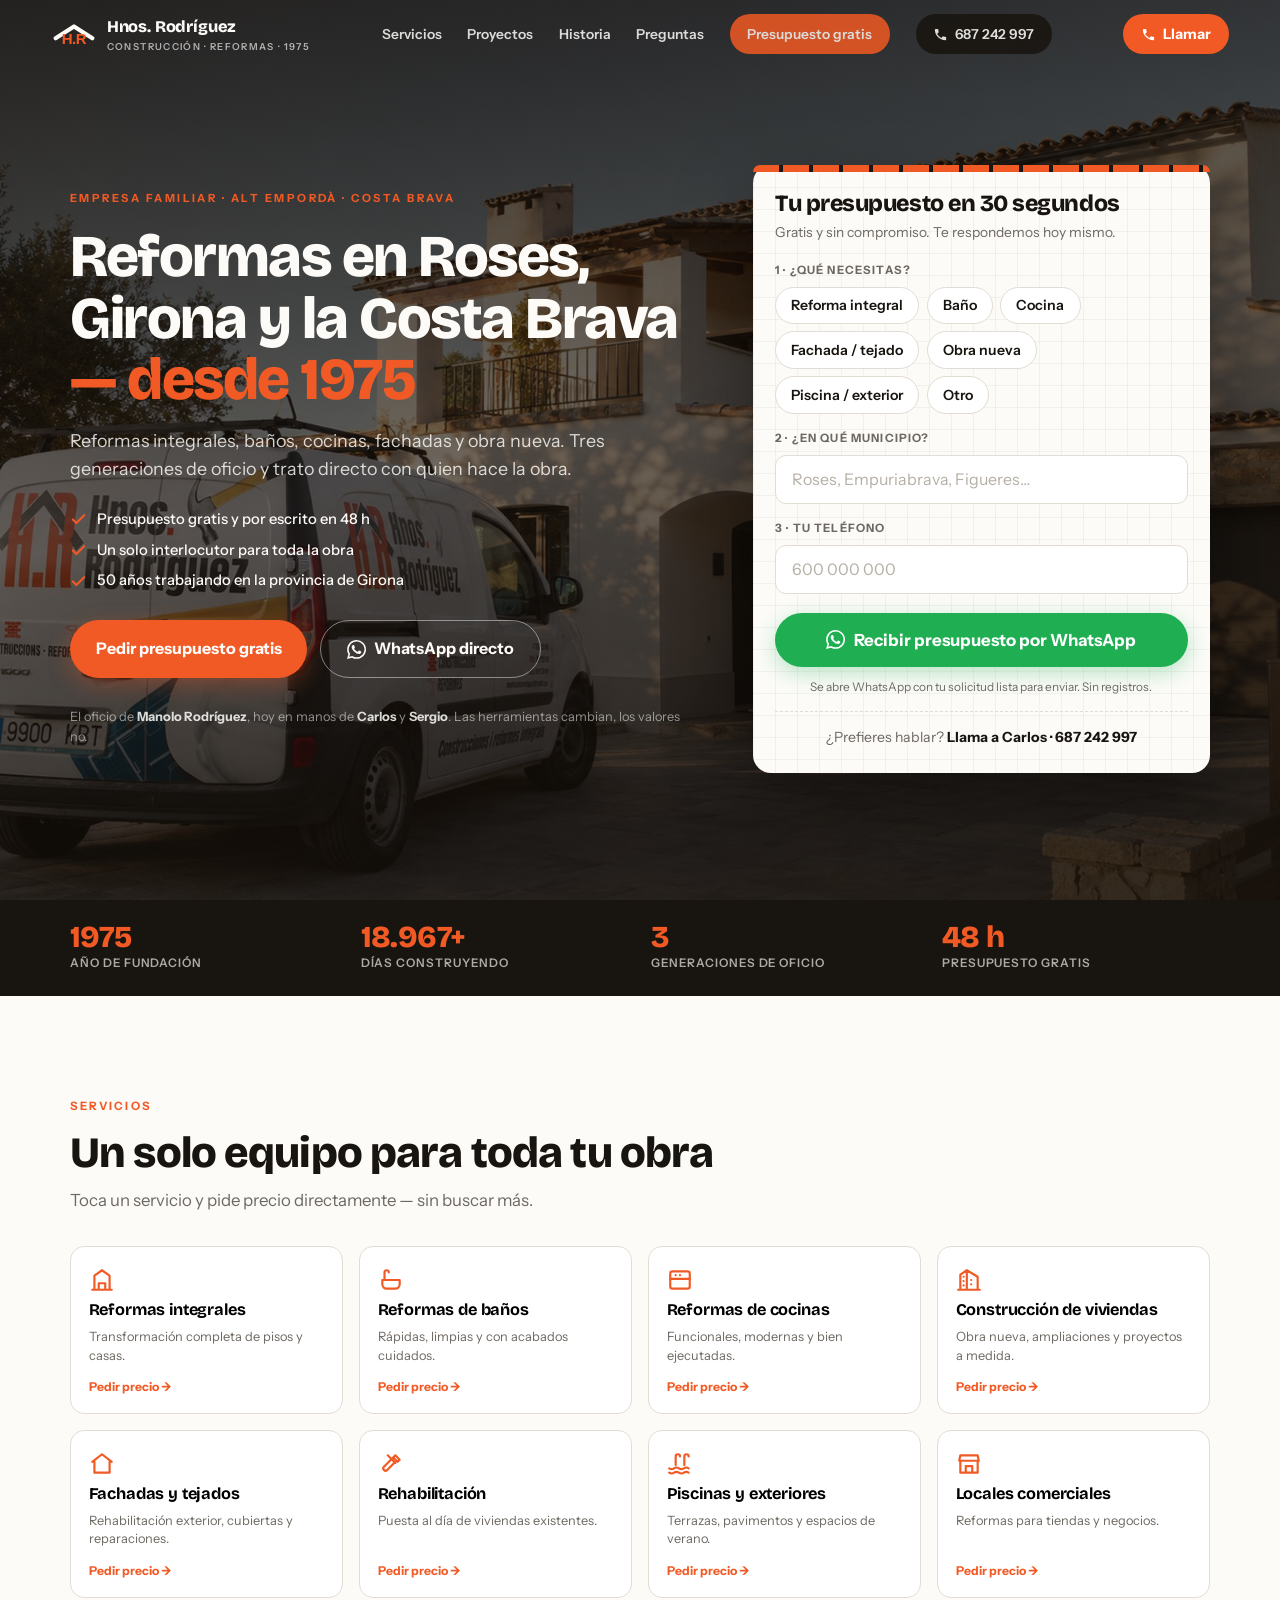
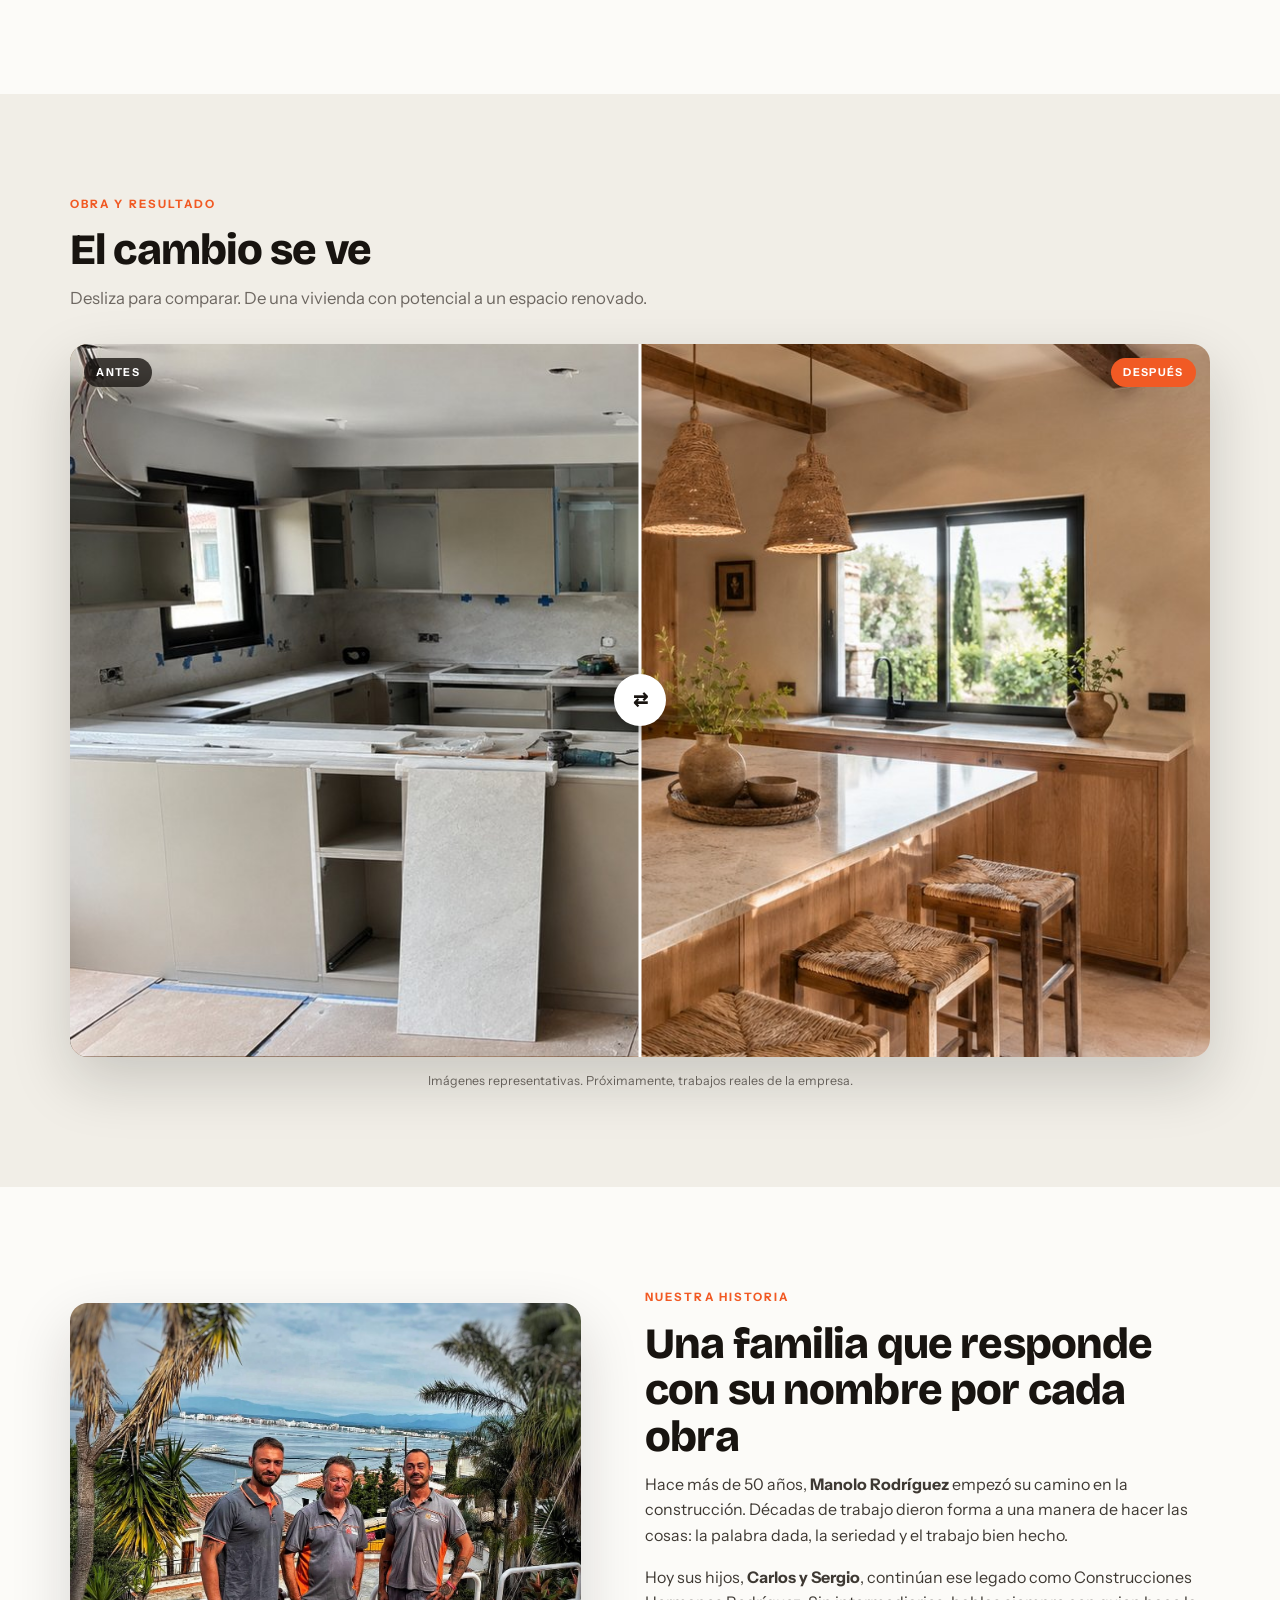
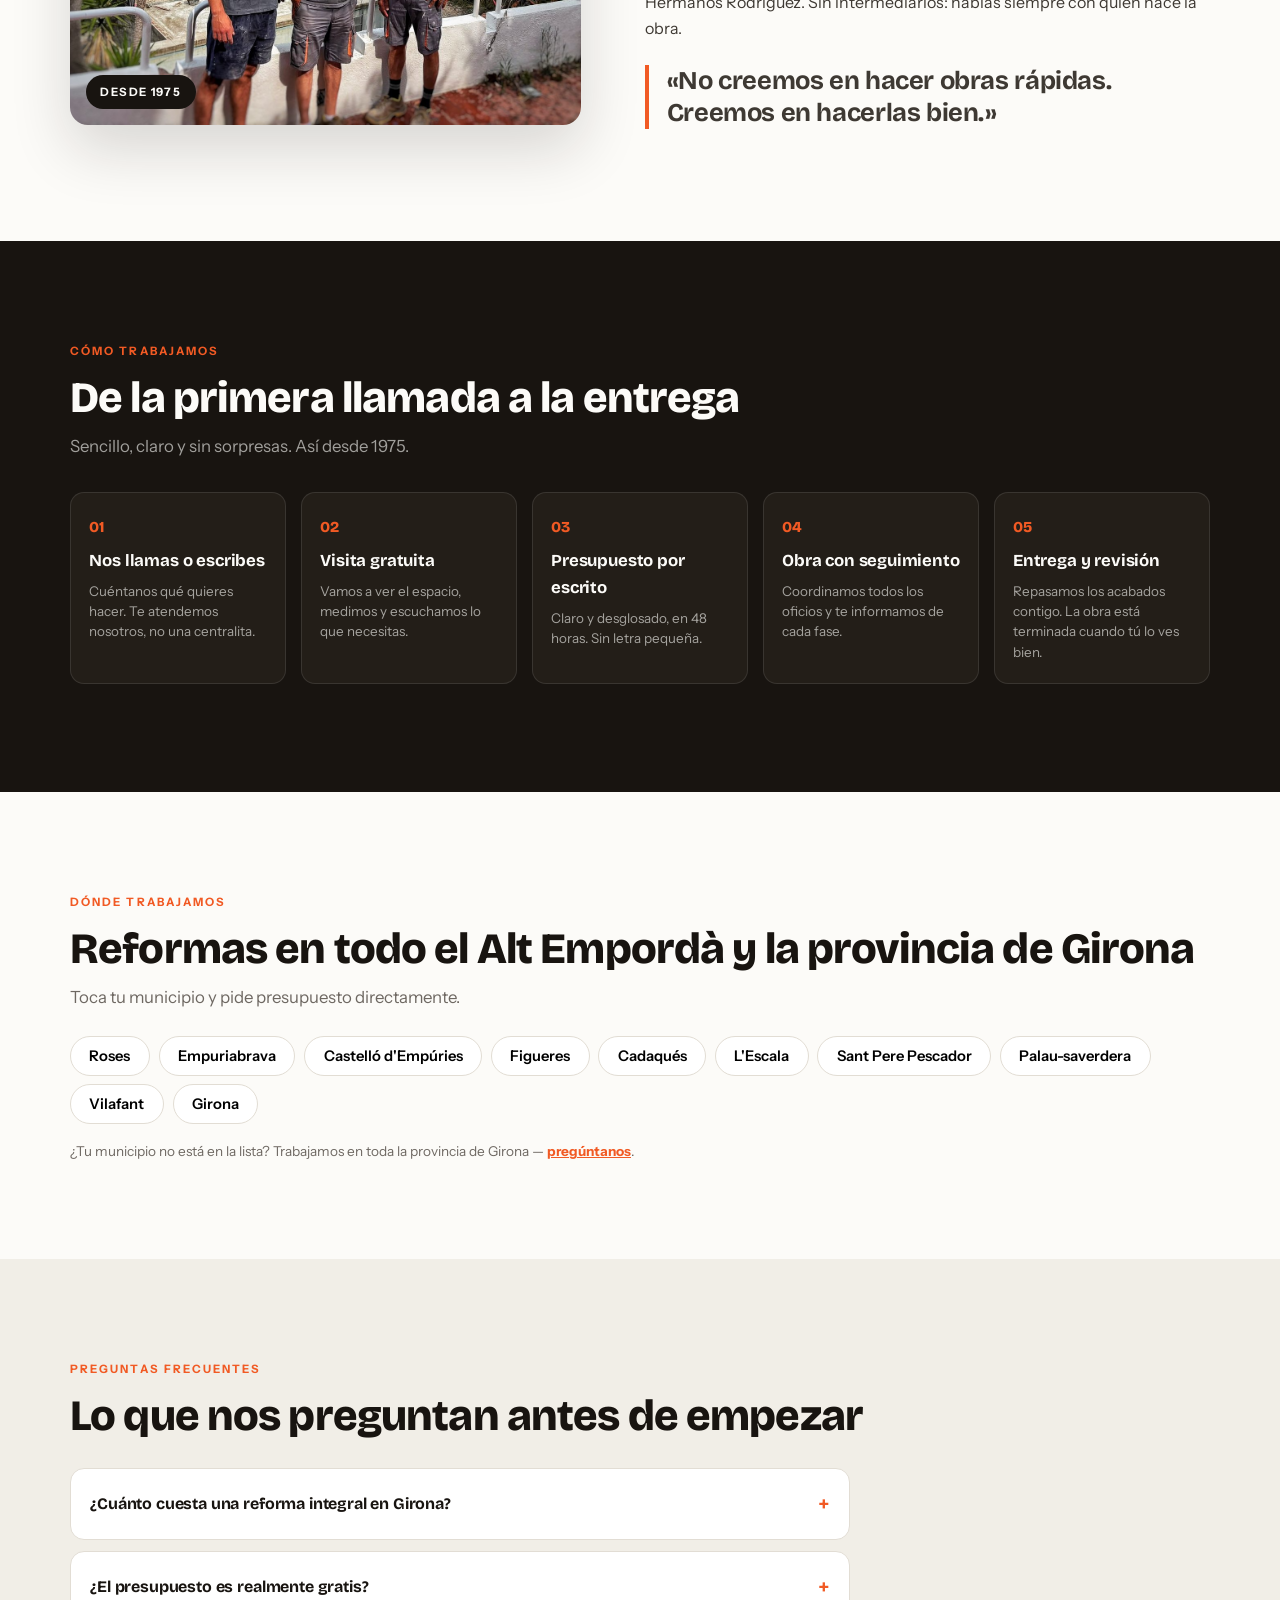
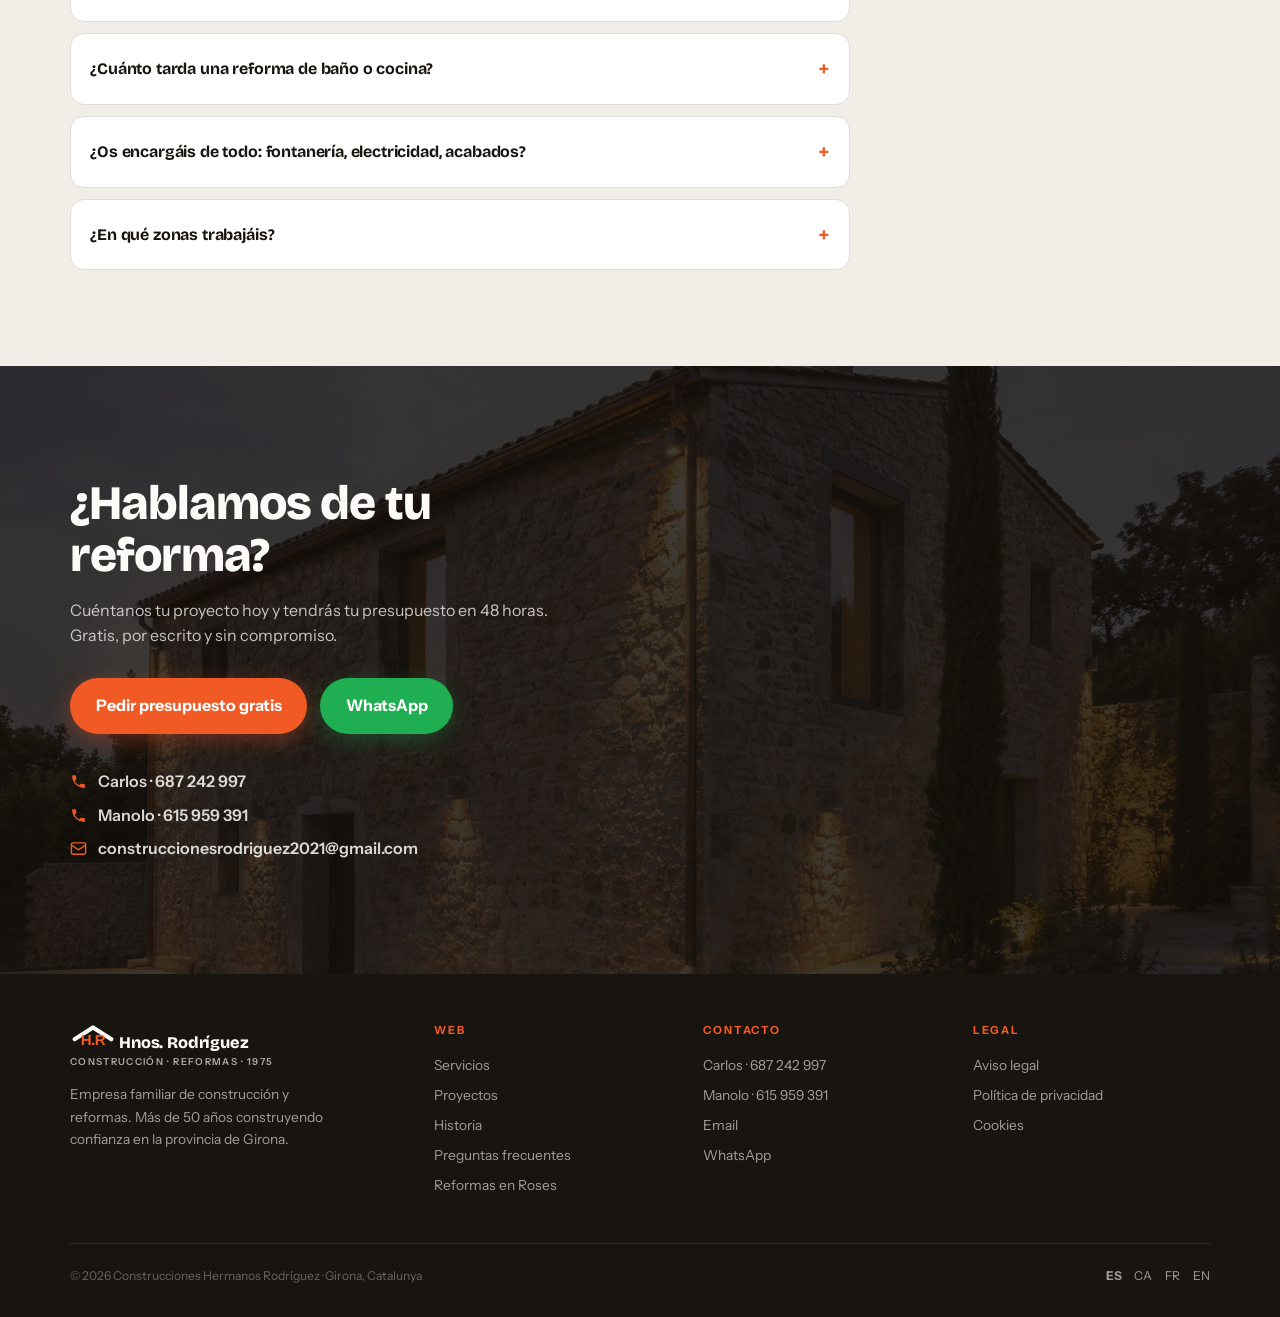
==== commit 96224b9a: "Add files via upload" ====
--- a/index.html
+++ b/index.html
@@ -1,729 +1,1027 @@
 <!DOCTYPE html>
 <html lang="es">
 <head>
-  <meta charset="UTF-8" />
-  <meta name="viewport" content="width=device-width, initial-scale=1.0" />
-
-  <!-- ============ SEO ============ -->
-  <title>Construcciones Hermanos Rodríguez | Reformas en Girona, Roses y Costa Brava</title>
-  <meta name="description" content="Construcciones Hermanos Rodríguez, empresa familiar de reformas integrales, construcción y rehabilitación en Girona, Roses y Costa Brava con más de 50 años de experiencia. Presupuesto gratis." />
-  <meta name="keywords" content="construcción Girona, reformas Girona, reformas Roses, reformas Costa Brava, reformas integrales Girona, reformas integrales Roses, constructora Girona, rehabilitación de viviendas, albañilería Girona, empresa familiar de construcción" />
-  <meta name="author" content="Construcciones Hermanos Rodríguez" />
-  <meta name="robots" content="index, follow" />
-  <link rel="canonical" href="https://hermanosrodriguez1975.es/" />
-
-  <!-- ============ hreflang · versiones por idioma ============ -->
-  <link rel="alternate" hreflang="es" href="https://hermanosrodriguez1975.es/" />
-  <link rel="alternate" hreflang="ca" href="https://hermanosrodriguez1975.es/ca/" />
-  <link rel="alternate" hreflang="fr" href="https://hermanosrodriguez1975.es/fr/" />
-  <link rel="alternate" hreflang="en" href="https://hermanosrodriguez1975.es/en/" />
-  <link rel="alternate" hreflang="x-default" href="https://hermanosrodriguez1975.es/" />
-
-  <!-- ============ Open Graph ============ -->
-  <meta property="og:type" content="website" />
-  <meta property="og:url" content="https://hermanosrodriguez1975.es/" />
-  <meta property="og:title" content="Construcciones Hermanos Rodríguez | Reformas y construcción en Girona" />
-  <meta property="og:description" content="Empresa familiar de construcción y reformas en Girona, Roses y Costa Brava con más de 50 años de experiencia." />
-  <meta property="og:image" content="https://hermanosrodriguez1975.es/images/hero.jpg" />
-  <meta property="og:locale" content="es_ES" />
-  <meta property="og:site_name" content="Construcciones Hermanos Rodríguez" />
-
-  <!-- ============ Favicon H.R ============ -->
-  <link rel="icon" type="image/svg+xml" href="data:image/svg+xml,%3Csvg xmlns='http://www.w3.org/2000/svg' viewBox='0 0 220 160'%3E%3Crect width='220' height='160' rx='28' fill='%23111111'/%3E%3Cpath d='M30 96 L110 44 L190 96' fill='none' stroke='%23E8E6E2' stroke-width='18' stroke-linejoin='round' stroke-linecap='round'/%3E%3Ctext x='110' y='118' text-anchor='middle' font-family='Arial Black,sans-serif' font-weight='900' font-size='62' fill='%23F15A24'%3EH.R%3C/text%3E%3C/svg%3E" />
-
-  <!-- ============ Tipografías ============ -->
-  <link rel="preconnect" href="https://fonts.googleapis.com" />
-  <link rel="preconnect" href="https://fonts.gstatic.com" crossorigin />
-  <link href="https://fonts.googleapis.com/css2?family=Archivo:wght@800;900&family=Fraunces:ital,opsz,wght@0,9..144,400;0,9..144,500;0,9..144,600;0,9..144,700;1,9..144,500&family=Outfit:wght@300;400;500;600;700&display=swap" rel="stylesheet" />
-
-  <link rel="stylesheet" href="/style.css?v=3" />
-
-  <!-- ============ JSON-LD · HomeAndConstructionBusiness ============ -->
-  <script type="application/ld+json">
-  {
-    "@context": "https://schema.org",
-    "@type": "HomeAndConstructionBusiness",
-    "name": "Construcciones Hermanos Rodríguez",
-    "alternateName": "Hnos. Rodríguez",
-    "description": "Empresa familiar de construcción, reformas integrales y rehabilitación de viviendas en Girona, Roses y Costa Brava con más de 50 años de experiencia.",
-    "url": "https://hermanosrodriguez1975.es/",
-    "telephone": "+34687242997",
-    "email": "construccionesrodriguez2021@gmail.com",
-    "image": "https://hermanosrodriguez1975.es/images/hero.jpg",
-    "priceRange": "€€",
-    "areaServed": [
-      { "@type": "City", "name": "Roses" },
-      { "@type": "City", "name": "Girona" },
-      { "@type": "AdministrativeArea", "name": "Costa Brava" },
-      { "@type": "AdministrativeArea", "name": "Provincia de Girona" }
-    ],
-    "address": {
-      "@type": "PostalAddress",
-      "addressRegion": "Girona",
-      "addressCountry": "ES"
+<meta charset="UTF-8"/>
+<meta name="viewport" content="width=device-width, initial-scale=1.0"/>
+
+<!-- ============ SEO ============ -->
+<title>Reformas en Roses y Girona | Construcciones Hermanos Rodríguez · Desde 1975</title>
+<meta name="description" content="Empresa de reformas en Roses, Girona y Costa Brava. Reformas integrales, baños, cocinas, fachadas y obra nueva. Familia con 50 años de oficio. Presupuesto gratis en 48 h. ☎ 687 242 997"/>
+<meta name="robots" content="index, follow, max-image-preview:large"/>
+<meta name="author" content="Construcciones Hermanos Rodríguez"/>
+<link rel="canonical" href="https://hermanosrodriguez1975.es/"/>
+
+<!-- hreflang -->
+<link rel="alternate" hreflang="es" href="https://hermanosrodriguez1975.es/"/>
+<link rel="alternate" hreflang="ca" href="https://hermanosrodriguez1975.es/ca/"/>
+<link rel="alternate" hreflang="fr" href="https://hermanosrodriguez1975.es/fr/"/>
+<link rel="alternate" hreflang="en" href="https://hermanosrodriguez1975.es/en/"/>
+<link rel="alternate" hreflang="x-default" href="https://hermanosrodriguez1975.es/"/>
+
+<!-- Open Graph -->
+<meta property="og:type" content="website"/>
+<meta property="og:url" content="https://hermanosrodriguez1975.es/"/>
+<meta property="og:title" content="Reformas en Roses y Girona | Hermanos Rodríguez · Desde 1975"/>
+<meta property="og:description" content="Empresa familiar de reformas y construcción en Roses, Girona y Costa Brava. 50 años de oficio. Presupuesto gratis en 48 h."/>
+<meta property="og:image" content="https://hermanosrodriguez1975.es/images/hero.jpg"/>
+<meta property="og:locale" content="es_ES"/>
+<meta property="og:site_name" content="Construcciones Hermanos Rodríguez"/>
+
+<!-- Favicon -->
+<link rel="icon" type="image/svg+xml" href="data:image/svg+xml,%3Csvg xmlns='http://www.w3.org/2000/svg' viewBox='0 0 220 160'%3E%3Crect width='220' height='160' rx='28' fill='%23181410'/%3E%3Cpath d='M30 96 L110 44 L190 96' fill='none' stroke='%23F2EFE9' stroke-width='18' stroke-linejoin='round' stroke-linecap='round'/%3E%3Ctext x='110' y='118' text-anchor='middle' font-family='Arial Black,sans-serif' font-weight='900' font-size='62' fill='%23F15A24'%3EH.R%3C/text%3E%3C/svg%3E"/>
+
+<!-- Tipografías: Bricolage Grotesque (display) + Instrument Sans (texto) -->
+<link rel="preconnect" href="https://fonts.googleapis.com"/>
+<link rel="preconnect" href="https://fonts.gstatic.com" crossorigin/>
+<link href="https://fonts.googleapis.com/css2?family=Bricolage+Grotesque:opsz,wght@12..96,700;12..96,800&family=Instrument+Sans:ital,wght@0,400;0,500;0,600;0,700;1,400&display=swap" rel="stylesheet"/>
+
+<!-- ============ JSON-LD · LocalBusiness ============ -->
+<script type="application/ld+json">
+{
+  "@context": "https://schema.org",
+  "@type": "HomeAndConstructionBusiness",
+  "@id": "https://hermanosrodriguez1975.es/#business",
+  "name": "Construcciones Hermanos Rodríguez",
+  "alternateName": "Hnos. Rodríguez",
+  "description": "Empresa familiar de reformas integrales, construcción y rehabilitación de viviendas en Roses, Girona y Costa Brava. Más de 50 años de experiencia. Presupuesto gratis.",
+  "url": "https://hermanosrodriguez1975.es/",
+  "telephone": "+34687242997",
+  "email": "construccionesrodriguez2021@gmail.com",
+  "image": "https://hermanosrodriguez1975.es/images/hero.jpg",
+  "priceRange": "€€",
+  "foundingDate": "1975",
+  "areaServed": [
+    { "@type": "City", "name": "Roses" },
+    { "@type": "City", "name": "Empuriabrava" },
+    { "@type": "City", "name": "Castelló d'Empúries" },
+    { "@type": "City", "name": "Figueres" },
+    { "@type": "City", "name": "Cadaqués" },
+    { "@type": "City", "name": "L'Escala" },
+    { "@type": "City", "name": "Girona" },
+    { "@type": "AdministrativeArea", "name": "Alt Empordà" },
+    { "@type": "AdministrativeArea", "name": "Costa Brava" },
+    { "@type": "AdministrativeArea", "name": "Provincia de Girona" }
+  ],
+  "address": { "@type": "PostalAddress", "addressLocality": "Roses", "addressRegion": "Girona", "addressCountry": "ES" },
+  "founder": { "@type": "Person", "name": "Manolo Rodríguez" },
+  "employee": [
+    { "@type": "Person", "name": "Carlos Rodríguez" },
+    { "@type": "Person", "name": "Sergio Rodríguez" }
+  ],
+  "knowsAbout": ["Reformas integrales","Reformas de baños","Reformas de cocinas","Construcción de viviendas","Rehabilitación de fachadas","Cubiertas y tejados","Piscinas y exteriores","Locales comerciales","Albañilería"],
+  "slogan": "Más de 50 años construyendo confianza."
+}
+</script>
+
+<!-- ============ JSON-LD · FAQPage ============ -->
+<script type="application/ld+json">
+{
+  "@context": "https://schema.org",
+  "@type": "FAQPage",
+  "mainEntity": [
+    {
+      "@type": "Question",
+      "name": "¿Cuánto cuesta una reforma integral en Girona?",
+      "acceptedAnswer": { "@type": "Answer", "text": "Depende de los metros, el estado de la vivienda y los acabados. Por eso hacemos siempre una visita gratuita: vemos el espacio, escuchamos qué quieres y te damos un presupuesto cerrado y por escrito, sin compromiso." }
     },
-    "founder": {
-      "@type": "Person",
-      "name": "Manolo Rodríguez"
+    {
+      "@type": "Question",
+      "name": "¿El presupuesto es realmente gratis?",
+      "acceptedAnswer": { "@type": "Answer", "text": "Sí. La visita y el presupuesto no cuestan nada y no te obligan a nada. Te explicamos qué se haría, cómo y cuánto costaría. Tú decides." }
     },
-    "employee": [
-      { "@type": "Person", "name": "Carlos Rodríguez" },
-      { "@type": "Person", "name": "Sergio Rodríguez" }
-    ],
-    "knowsAbout": [
-      "Construcción de viviendas",
-      "Reformas integrales",
-      "Rehabilitación de viviendas",
-      "Reformas de cocinas",
-      "Reformas de baños",
-      "Albañilería general",
-      "Fachadas",
-      "Cubiertas y tejados",
-      "Piscinas y exteriores"
-    ],
-    "slogan": "Más de 50 años construyendo confianza."
+    {
+      "@type": "Question",
+      "name": "¿Cuánto tarda una reforma de baño o cocina?",
+      "acceptedAnswer": { "@type": "Answer", "text": "Un baño suele estar entre 1 y 2 semanas; una cocina entre 2 y 3, según el alcance. Antes de empezar te damos un calendario claro y lo cumplimos." }
+    },
+    {
+      "@type": "Question",
+      "name": "¿Os encargáis de todo: fontanería, electricidad, acabados?",
+      "acceptedAnswer": { "@type": "Answer", "text": "Sí. Coordinamos todos los oficios de la obra: albañilería, fontanería, electricidad, carpintería y acabados. Tú tienes un solo interlocutor: nosotros." }
+    },
+    {
+      "@type": "Question",
+      "name": "¿En qué zonas trabajáis?",
+      "acceptedAnswer": { "@type": "Answer", "text": "Trabajamos en Roses, Empuriabrava, Castelló d'Empúries, Figueres, Cadaqués, L'Escala y en general en todo el Alt Empordà y la provincia de Girona." }
+    }
+  ]
+}
+</script>
+
+<style>
+/* ============================================================
+   HERMANOS RODRÍGUEZ · 1975
+   Sistema: obra y oficio. Negro betún, cal, naranja de obra.
+   Display: Bricolage Grotesque · Texto: Instrument Sans
+   ============================================================ */
+*,*::before,*::after{box-sizing:border-box;margin:0;padding:0}
+:root{
+  --negro:#181410;
+  --negro-2:#231E18;
+  --cal:#FCFBF8;
+  --cal-2:#F1EEE7;
+  --naranja:#F15A24;
+  --naranja-d:#CE4514;
+  --hormigon:#6E6862;
+  --linea:#E2DDD4;
+  --verde-wa:#1FAF52;
+  --display:'Bricolage Grotesque',system-ui,sans-serif;
+  --sans:'Instrument Sans',system-ui,sans-serif;
+  --radius:14px;
+  --sticky-h:64px;
+}
+html{scroll-behavior:smooth}
+@media (prefers-reduced-motion:reduce){
+  html{scroll-behavior:auto}
+  *,*::before,*::after{animation:none!important;transition:none!important}
+}
+body{
+  font-family:var(--sans);
+  background:var(--cal);
+  color:var(--negro);
+  line-height:1.6;
+  -webkit-font-smoothing:antialiased;
+  /* hueco para la barra fija móvil */
+  padding-bottom:var(--sticky-h);
+}
+@media(min-width:900px){body{padding-bottom:0}}
+img{display:block;max-width:100%}
+a{color:inherit}
+.container{width:min(1140px,92%);margin-inline:auto}
+
+/* ---------- Utilidades ---------- */
+.kicker{
+  display:inline-block;font-size:.72rem;font-weight:700;letter-spacing:.18em;
+  text-transform:uppercase;color:var(--naranja);margin-bottom:.9rem;
+}
+.h2{
+  font-family:var(--display);font-weight:800;
+  font-size:clamp(1.7rem,4.6vw,2.7rem);line-height:1.08;
+  letter-spacing:-.02em;margin-bottom:.7rem;
+}
+.sub{color:var(--hormigon);max-width:58ch;font-size:clamp(.95rem,2.4vw,1.05rem)}
+.reveal{opacity:0;transform:translateY(22px);transition:opacity .7s ease,transform .7s ease}
+.reveal.on{opacity:1;transform:none}
+
+/* ---------- Botones ---------- */
+.btn{
+  display:inline-flex;align-items:center;justify-content:center;gap:.55rem;
+  font-family:var(--sans);font-weight:700;font-size:1rem;
+  padding:.95rem 1.6rem;border-radius:999px;border:0;cursor:pointer;
+  text-decoration:none;transition:transform .15s ease,background .2s,box-shadow .2s;
+  -webkit-tap-highlight-color:transparent;
+}
+.btn:active{transform:scale(.97)}
+.btn--naranja{background:var(--naranja);color:#fff;box-shadow:0 6px 22px rgba(241,90,36,.35)}
+.btn--naranja:hover{background:var(--naranja-d)}
+.btn--wa{background:var(--verde-wa);color:#fff;box-shadow:0 6px 22px rgba(31,175,82,.3)}
+.btn--wa:hover{background:#178A40}
+.btn--linea{background:transparent;color:var(--cal);border:1.5px solid rgba(255,255,255,.45)}
+.btn--linea:hover{border-color:#fff;background:rgba(255,255,255,.08)}
+.btn svg{width:19px;height:19px;flex:none}
+:focus-visible{outline:3px solid var(--naranja);outline-offset:3px;border-radius:6px}
+
+/* ============================================================
+   NAV
+   ============================================================ */
+.nav{
+  position:fixed;inset-inline:0;top:0;z-index:60;
+  display:flex;align-items:center;justify-content:space-between;
+  padding:.7rem 4%;
+  transition:background .3s,box-shadow .3s;
+}
+.nav.solid{background:rgba(252,251,248,.96);backdrop-filter:blur(12px);box-shadow:0 1px 0 var(--linea)}
+.brand{display:flex;align-items:center;gap:.6rem;text-decoration:none;color:var(--cal)}
+.nav.solid .brand{color:var(--negro)}
+.brand svg{width:46px;height:26px}
+.brand b{font-family:var(--display);font-weight:800;font-size:1.02rem;letter-spacing:-.01em;line-height:1}
+.brand small{display:block;font-size:.6rem;letter-spacing:.14em;text-transform:uppercase;opacity:.65;font-weight:600}
+.nav__links{display:none;align-items:center;gap:1.6rem}
+.nav__links a{font-size:.86rem;font-weight:600;text-decoration:none;color:var(--negro);opacity:.85}
+.nav__links a:hover{opacity:1;color:var(--naranja)}
+.nav__call{
+  display:inline-flex;align-items:center;gap:.45rem;
+  font-weight:700;font-size:.9rem;text-decoration:none;
+  background:var(--naranja);color:#fff;padding:.55rem 1.1rem;border-radius:999px;
+}
+.nav__call svg{width:15px;height:15px}
+@media(min-width:900px){
+  .nav{padding:.85rem 4%}
+  .nav__links{display:flex}
+  .nav:not(.solid) .nav__links a{color:var(--cal)}
+}
+
+/* ============================================================
+   HERO — el titular + la máquina de presupuestos
+   ============================================================ */
+.hero{
+  position:relative;min-height:100svh;display:flex;align-items:center;
+  padding:5.4rem 0 3rem;color:var(--cal);overflow:hidden;
+}
+.hero__bg{position:absolute;inset:0;z-index:-1}
+.hero__bg img{width:100%;height:100%;object-fit:cover}
+.hero__bg::after{
+  content:'';position:absolute;inset:0;
+  background:linear-gradient(168deg,rgba(20,15,10,.88) 0%,rgba(20,15,10,.62) 48%,rgba(20,15,10,.88) 100%);
+}
+.hero__grid{display:grid;gap:2.2rem;align-items:center}
+@media(min-width:980px){.hero__grid{grid-template-columns:1.15fr .85fr;gap:4rem}}
+
+.hero__eyebrow{
+  font-size:.7rem;font-weight:700;letter-spacing:.22em;text-transform:uppercase;
+  color:var(--naranja);margin-bottom:1.1rem;
+}
+.hero h1{
+  font-family:var(--display);font-weight:800;
+  font-size:clamp(2.1rem,7.2vw,3.7rem);line-height:1.04;letter-spacing:-.025em;
+  margin-bottom:1rem;
+}
+.hero h1 .y75{
+  color:var(--naranja);white-space:nowrap;
+}
+.hero__sub{font-size:clamp(.98rem,2.6vw,1.12rem);color:rgba(252,251,248,.82);max-width:50ch;margin-bottom:1.5rem}
+.hero__ticks{display:flex;flex-direction:column;gap:.45rem;margin-bottom:1.7rem}
+.hero__ticks span{display:flex;align-items:center;gap:.6rem;font-size:.92rem;font-weight:500}
+.hero__ticks svg{width:17px;height:17px;flex:none;color:var(--naranja)}
+.hero__cta{display:flex;flex-wrap:wrap;gap:.8rem}
+.hero__since{
+  margin-top:1.8rem;font-size:.8rem;color:rgba(252,251,248,.55);
+}
+.hero__since b{color:rgba(252,251,248,.85)}
+
+/* ---------- FORM: el parte de presupuesto ---------- */
+.parte{
+  background:var(--cal);color:var(--negro);
+  border-radius:18px;padding:1.6rem 1.4rem 1.5rem;
+  box-shadow:0 30px 80px rgba(0,0,0,.45);
+  /* trama de plano de obra */
+  background-image:
+    linear-gradient(rgba(24,20,16,.045) 1px,transparent 1px),
+    linear-gradient(90deg,rgba(24,20,16,.045) 1px,transparent 1px);
+  background-size:22px 22px;
+  position:relative;
+}
+.parte::before{ /* cinta métrica superior */
+  content:'';position:absolute;top:0;left:0;right:0;height:7px;
+  border-radius:18px 18px 0 0;
+  background:repeating-linear-gradient(90deg,var(--naranja) 0 26px,var(--negro) 26px 30px);
+}
+.parte h2{
+  font-family:var(--display);font-weight:800;font-size:1.45rem;
+  letter-spacing:-.02em;line-height:1.1;margin-bottom:.3rem;
+}
+.parte__sub{font-size:.86rem;color:var(--hormigon);margin-bottom:1.1rem}
+.parte label{
+  display:block;font-size:.72rem;font-weight:700;letter-spacing:.1em;
+  text-transform:uppercase;color:var(--hormigon);margin:.95rem 0 .45rem;
+}
+.chips{display:flex;flex-wrap:wrap;gap:.45rem}
+.chip{
+  font-family:var(--sans);font-size:.88rem;font-weight:600;
+  padding:.55rem .95rem;border-radius:999px;cursor:pointer;
+  background:#fff;border:1.5px solid var(--linea);color:var(--negro);
+  transition:all .15s ease;-webkit-tap-highlight-color:transparent;
+}
+.chip:hover{border-color:var(--naranja)}
+.chip.sel{background:var(--naranja);border-color:var(--naranja);color:#fff}
+.parte input{
+  width:100%;font-family:var(--sans);font-size:1rem;
+  padding:.85rem 1rem;border-radius:11px;
+  border:1.5px solid var(--linea);background:#fff;color:var(--negro);
+  transition:border-color .15s;
+}
+.parte input:focus{outline:none;border-color:var(--naranja)}
+.parte input::placeholder{color:#B5AFA6}
+.parte__send{
+  width:100%;margin-top:1.2rem;font-size:1.05rem;padding:1.05rem;
+}
+.parte__err{
+  display:none;font-size:.8rem;font-weight:600;color:#C22B11;margin-top:.6rem;
+}
+.parte__err.show{display:block}
+.parte__nota{font-size:.74rem;color:var(--hormigon);margin-top:.7rem;text-align:center}
+.parte__tel{
+  display:block;text-align:center;margin-top:.9rem;padding-top:.9rem;
+  border-top:1px dashed var(--linea);font-size:.88rem;color:var(--hormigon);
+}
+.parte__tel a{font-weight:700;color:var(--negro);text-decoration:none}
+.parte__tel a:hover{color:var(--naranja)}
+.parte__ok{
+  display:none;text-align:center;padding:1.4rem 0 .6rem;
+}
+.parte__ok.show{display:block}
+.parte__ok .check{
+  width:54px;height:54px;margin:0 auto .8rem;border-radius:50%;
+  background:var(--verde-wa);color:#fff;font-size:1.6rem;font-weight:800;
+  display:flex;align-items:center;justify-content:center;
+}
+.parte__ok h3{font-family:var(--display);font-weight:800;font-size:1.15rem;margin-bottom:.3rem}
+.parte__ok p{font-size:.85rem;color:var(--hormigon)}
+
+/* ============================================================
+   FRANJA DE CONFIANZA
+   ============================================================ */
+.confianza{background:var(--negro);color:var(--cal);padding:1.4rem 0}
+.confianza .container{
+  display:grid;grid-template-columns:repeat(2,1fr);gap:1.1rem 1.4rem;
+}
+@media(min-width:780px){.confianza .container{grid-template-columns:repeat(4,1fr)}}
+.confianza div{display:flex;flex-direction:column;gap:.1rem}
+.confianza b{
+  font-family:var(--display);font-weight:800;font-size:clamp(1.4rem,4vw,1.9rem);
+  letter-spacing:-.02em;color:var(--naranja);line-height:1;
+}
+.confianza span{font-size:.74rem;letter-spacing:.08em;text-transform:uppercase;font-weight:600;opacity:.65}
+
+/* ============================================================
+   SERVICIOS — cada tarjeta es una keyword Y un atajo al formulario
+   ============================================================ */
+.servicios{padding:clamp(3.6rem,8vw,6rem) 0}
+.serv__grid{display:grid;gap:.8rem;margin-top:2rem;grid-template-columns:repeat(2,1fr)}
+@media(min-width:780px){.serv__grid{grid-template-columns:repeat(4,1fr);gap:1rem}}
+.serv{
+  display:flex;flex-direction:column;gap:.5rem;text-align:left;
+  background:#fff;border:1.5px solid var(--linea);border-radius:var(--radius);
+  padding:1.25rem 1.1rem 1.15rem;cursor:pointer;font-family:var(--sans);
+  transition:transform .18s ease,border-color .18s,box-shadow .18s;
+  -webkit-tap-highlight-color:transparent;
+}
+.serv:hover{transform:translateY(-4px);border-color:var(--naranja);box-shadow:0 14px 34px rgba(24,20,16,.09)}
+.serv svg{width:26px;height:26px;color:var(--naranja)}
+.serv h3{font-family:var(--display);font-weight:700;font-size:1.02rem;letter-spacing:-.01em;line-height:1.15}
+.serv p{font-size:.8rem;color:var(--hormigon);line-height:1.45}
+.serv em{
+  font-style:normal;font-size:.76rem;font-weight:700;color:var(--naranja);
+  margin-top:auto;padding-top:.4rem;
+}
+.serv:hover em{text-decoration:underline}
+
+/* ============================================================
+   ANTES / DESPUÉS
+   ============================================================ */
+.ba{background:var(--cal-2);padding:clamp(3.6rem,8vw,6rem) 0}
+.ba__box{
+  position:relative;border-radius:18px;overflow:hidden;margin-top:2rem;
+  aspect-ratio:16/10;touch-action:none;user-select:none;
+  box-shadow:0 24px 60px rgba(24,20,16,.18);
+}
+@media(max-width:640px){.ba__box{aspect-ratio:4/3.4}}
+.ba__box img{position:absolute;inset:0;width:100%;height:100%;object-fit:cover;pointer-events:none}
+.ba__before{clip-path:inset(0 calc(100% - var(--pos,50%)) 0 0)}
+.ba__tag{
+  position:absolute;top:.9rem;font-size:.68rem;font-weight:700;letter-spacing:.12em;
+  text-transform:uppercase;padding:.35rem .75rem;border-radius:999px;color:#fff;z-index:2;
+}
+.ba__tag--b{left:.9rem;background:rgba(24,20,16,.78)}
+.ba__tag--a{right:.9rem;background:var(--naranja)}
+.ba__line{
+  position:absolute;top:0;bottom:0;left:var(--pos,50%);width:3px;
+  background:#fff;transform:translateX(-50%);z-index:2;
+}
+.ba__handle{
+  position:absolute;top:50%;left:var(--pos,50%);transform:translate(-50%,-50%);
+  width:52px;height:52px;border-radius:50%;border:0;cursor:ew-resize;z-index:3;
+  background:#fff;color:var(--negro);font-size:1.1rem;font-weight:800;
+  display:flex;align-items:center;justify-content:center;
+  box-shadow:0 8px 24px rgba(0,0,0,.35);
+}
+.ba__nota{font-size:.78rem;color:var(--hormigon);margin-top:.9rem;text-align:center}
+
+/* ============================================================
+   HISTORIA
+   ============================================================ */
+.historia{padding:clamp(3.6rem,8vw,6rem) 0}
+.hist__grid{display:grid;gap:2.2rem;align-items:center}
+@media(min-width:900px){.hist__grid{grid-template-columns:.95fr 1.05fr;gap:4rem}}
+.hist__media{position:relative;border-radius:18px;overflow:hidden;box-shadow:0 24px 60px rgba(24,20,16,.16)}
+.hist__media img{width:100%;height:100%;object-fit:cover;aspect-ratio:4/3.3}
+.hist__badge{
+  position:absolute;left:1rem;bottom:1rem;
+  background:var(--negro);color:var(--cal);font-size:.72rem;font-weight:700;
+  letter-spacing:.12em;text-transform:uppercase;padding:.5rem .9rem;border-radius:999px;
+}
+.hist__text p{margin-bottom:1rem;color:#3E3933}
+.hist__quote{
+  font-family:var(--display);font-weight:700;font-size:clamp(1.25rem,3.4vw,1.6rem);
+  letter-spacing:-.015em;line-height:1.25;color:var(--negro);
+  border-left:4px solid var(--naranja);padding-left:1.1rem;margin-top:1.5rem;
+}
+
+/* ============================================================
+   PROCESO — scroll horizontal en móvil
+   ============================================================ */
+.proceso{background:var(--negro);color:var(--cal);padding:clamp(3.6rem,8vw,6rem) 0}
+.proceso .kicker{color:var(--naranja)}
+.proceso .sub{color:rgba(252,251,248,.6)}
+.proc__track{
+  display:grid;grid-auto-flow:column;grid-auto-columns:78%;
+  gap:.9rem;margin-top:2rem;overflow-x:auto;padding-bottom:.8rem;
+  scroll-snap-type:x mandatory;-webkit-overflow-scrolling:touch;
+  scrollbar-width:thin;scrollbar-color:var(--naranja) transparent;
+}
+@media(min-width:880px){.proc__track{grid-auto-flow:row;grid-template-columns:repeat(5,1fr);overflow:visible;grid-auto-columns:auto}}
+.proc{
+  scroll-snap-align:start;
+  background:var(--negro-2);border:1px solid rgba(252,251,248,.1);
+  border-radius:var(--radius);padding:1.3rem 1.15rem;
+}
+.proc b{
+  display:inline-block;font-family:var(--display);font-weight:800;font-size:.95rem;
+  color:var(--naranja);margin-bottom:.55rem;
+}
+.proc h3{font-family:var(--display);font-weight:700;font-size:1.05rem;margin-bottom:.4rem;letter-spacing:-.01em}
+.proc p{font-size:.84rem;color:rgba(252,251,248,.6);line-height:1.5}
+
+/* ============================================================
+   MUNICIPIOS (SEO local) — clicables, rellenan el formulario
+   ============================================================ */
+.zonas{padding:clamp(3.6rem,8vw,6rem) 0}
+.zonas__chips{display:flex;flex-wrap:wrap;gap:.55rem;margin-top:1.6rem}
+.zona{
+  font-family:var(--sans);font-size:.92rem;font-weight:600;cursor:pointer;
+  background:#fff;border:1.5px solid var(--linea);border-radius:999px;
+  padding:.6rem 1.15rem;transition:all .15s;-webkit-tap-highlight-color:transparent;
+}
+.zona:hover{border-color:var(--naranja);color:var(--naranja)}
+.zonas__nota{font-size:.85rem;color:var(--hormigon);margin-top:1.1rem}
+
+/* ============================================================
+   FAQ — details nativo, cero JS
+   ============================================================ */
+.faq{background:var(--cal-2);padding:clamp(3.6rem,8vw,6rem) 0}
+.faq__list{margin-top:1.8rem;display:flex;flex-direction:column;gap:.7rem;max-width:780px}
+.faq details{
+  background:#fff;border:1.5px solid var(--linea);border-radius:var(--radius);
+  padding:1.05rem 1.2rem;
+}
+.faq details[open]{border-color:var(--naranja)}
+.faq summary{
+  font-family:var(--display);font-weight:700;font-size:1rem;letter-spacing:-.01em;
+  cursor:pointer;list-style:none;display:flex;justify-content:space-between;align-items:center;gap:1rem;
+}
+.faq summary::-webkit-details-marker{display:none}
+.faq summary::after{
+  content:'+';font-size:1.4rem;font-weight:600;color:var(--naranja);flex:none;
+  transition:transform .2s;
+}
+.faq details[open] summary::after{transform:rotate(45deg)}
+.faq details p{margin-top:.7rem;font-size:.92rem;color:#3E3933}
+
+/* ============================================================
+   CONTACTO FINAL
+   ============================================================ */
+.final{
+  position:relative;color:var(--cal);padding:clamp(4rem,9vw,7rem) 0;overflow:hidden;
+}
+.final__bg{position:absolute;inset:0;z-index:-1}
+.final__bg img{width:100%;height:100%;object-fit:cover}
+.final__bg::after{content:'';position:absolute;inset:0;background:rgba(20,15,10,.82)}
+.final h2{
+  font-family:var(--display);font-weight:800;
+  font-size:clamp(1.9rem,5.4vw,3rem);line-height:1.08;letter-spacing:-.02em;
+  max-width:18ch;margin-bottom:1rem;
+}
+.final p{color:rgba(252,251,248,.75);max-width:46ch;margin-bottom:1.8rem}
+.final__cta{display:flex;flex-wrap:wrap;gap:.8rem;margin-bottom:2.2rem}
+.final__personas{display:flex;flex-direction:column;gap:.5rem}
+.final__personas a{
+  display:flex;align-items:center;gap:.7rem;text-decoration:none;
+  font-size:1rem;font-weight:600;color:rgba(252,251,248,.85);
+}
+.final__personas a:hover{color:var(--naranja)}
+.final__personas svg{width:17px;height:17px;color:var(--naranja);flex:none}
+
+/* ============================================================
+   FOOTER
+   ============================================================ */
+.footer{background:var(--negro);color:rgba(252,251,248,.6);padding:3rem 0 2rem;font-size:.86rem}
+.footer__grid{display:grid;gap:2rem;margin-bottom:2.4rem}
+@media(min-width:780px){.footer__grid{grid-template-columns:1.4fr 1fr 1fr 1fr}}
+.footer h4{
+  font-size:.7rem;font-weight:700;letter-spacing:.16em;text-transform:uppercase;
+  color:var(--naranja);margin-bottom:.9rem;
+}
+.footer a{display:block;color:rgba(252,251,248,.6);text-decoration:none;margin-bottom:.5rem}
+.footer a:hover{color:var(--cal)}
+.footer__brand .brand{color:var(--cal);margin-bottom:.9rem}
+.footer__brand p{max-width:30ch;line-height:1.6}
+.footer__bottom{
+  border-top:1px solid rgba(252,251,248,.1);padding-top:1.4rem;
+  display:flex;flex-wrap:wrap;gap:.6rem;justify-content:space-between;font-size:.76rem;
+  color:rgba(252,251,248,.35);
+}
+.footer__langs{display:flex;gap:.8rem}
+.footer__langs a{display:inline;margin:0}
+
+/* ============================================================
+   BARRA FIJA MÓVIL — la máquina de contacto
+   ============================================================ */
+.sticky{
+  position:fixed;inset-inline:0;bottom:0;z-index:70;height:var(--sticky-h);
+  display:grid;grid-template-columns:1fr 1fr 1.3fr;
+  background:var(--negro);
+  padding-bottom:env(safe-area-inset-bottom);
+  box-shadow:0 -8px 30px rgba(0,0,0,.25);
+}
+.sticky a{
+  display:flex;flex-direction:column;align-items:center;justify-content:center;gap:.15rem;
+  text-decoration:none;font-size:.66rem;font-weight:700;letter-spacing:.06em;
+  text-transform:uppercase;color:var(--cal);
+  -webkit-tap-highlight-color:transparent;
+}
+.sticky svg{width:21px;height:21px}
+.sticky__call{background:var(--negro)}
+.sticky__wa{background:var(--verde-wa)}
+.sticky__quote{background:var(--naranja);font-size:.72rem}
+@media(min-width:900px){.sticky{display:none}}
+</style>
+</head>
+<body>
+
+<!-- ====================================================== -->
+<!-- NAV                                                     -->
+<!-- ====================================================== -->
+<header class="nav" id="nav">
+  <a href="#inicio" class="brand" aria-label="Hermanos Rodríguez — inicio">
+    <svg viewBox="0 0 220 120" aria-hidden="true">
+      <path d="M22 80 L110 24 L198 80" fill="none" stroke="currentColor" stroke-width="20" stroke-linejoin="round" stroke-linecap="round"/>
+      <text x="110" y="106" text-anchor="middle" font-family="Arial Black,sans-serif" font-weight="900" font-size="72" letter-spacing="-2" fill="#F15A24">H.R</text>
+    </svg>
+    <span><b>Hnos. Rodríguez</b><small>Construcción · Reformas · 1975</small></span>
+  </a>
+  <nav class="nav__links" aria-label="Navegación principal">
+    <a href="#servicios">Servicios</a>
+    <a href="#proyectos">Proyectos</a>
+    <a href="#historia">Historia</a>
+    <a href="#faq">Preguntas</a>
+    <a href="#presupuesto" class="nav__call" style="background:var(--naranja)">Presupuesto gratis</a>
+    <a href="tel:+34687242997" class="nav__call" style="background:var(--negro)">
+      <svg viewBox="0 0 24 24" fill="currentColor" aria-hidden="true"><path d="M6.6 10.8c1.4 2.8 3.8 5.1 6.6 6.6l2.2-2.2c.3-.3.7-.4 1-.2 1.1.4 2.3.6 3.6.6.6 0 1 .4 1 1V20c0 .6-.4 1-1 1C10.6 21 3 13.4 3 4c0-.6.4-1 1-1h3.5c.6 0 1 .4 1 1 0 1.2.2 2.4.6 3.6.1.3 0 .7-.2 1l-2.3 2.2z"/></svg>
+      687 242 997
+    </a>
+  </nav>
+  <a href="tel:+34687242997" class="nav__call" style="display:inline-flex" id="navCallMobile" aria-label="Llamar al 687 242 997">
+    <svg viewBox="0 0 24 24" fill="currentColor" aria-hidden="true"><path d="M6.6 10.8c1.4 2.8 3.8 5.1 6.6 6.6l2.2-2.2c.3-.3.7-.4 1-.2 1.1.4 2.3.6 3.6.6.6 0 1 .4 1 1V20c0 .6-.4 1-1 1C10.6 21 3 13.4 3 4c0-.6.4-1 1-1h3.5c.6 0 1 .4 1 1 0 1.2.2 2.4.6 3.6.1.3 0 .7-.2 1l-2.3 2.2z"/></svg>
+    Llamar
+  </a>
+</header>
+
+<!-- ====================================================== -->
+<!-- HERO + PARTE DE PRESUPUESTO                             -->
+<!-- ====================================================== -->
+<section class="hero" id="inicio">
+  <div class="hero__bg"><img src="/images/hero.jpg" alt="Obra de reforma integral de vivienda en la Costa Brava" fetchpriority="high"/></div>
+
+  <div class="container hero__grid">
+    <div>
+      <p class="hero__eyebrow">Empresa familiar · Alt Empordà · Costa Brava</p>
+      <h1>Reformas en Roses, Girona y la Costa Brava <span class="y75">— desde 1975</span></h1>
+      <p class="hero__sub">Reformas integrales, baños, cocinas, fachadas y obra nueva. Tres generaciones de oficio y trato directo con quien hace la obra.</p>
+
+      <div class="hero__ticks">
+        <span><svg viewBox="0 0 24 24" fill="none" stroke="currentColor" stroke-width="3" stroke-linecap="round" stroke-linejoin="round"><path d="M20 6L9 17l-5-5"/></svg> Presupuesto gratis y por escrito en 48 h</span>
+        <span><svg viewBox="0 0 24 24" fill="none" stroke="currentColor" stroke-width="3" stroke-linecap="round" stroke-linejoin="round"><path d="M20 6L9 17l-5-5"/></svg> Un solo interlocutor para toda la obra</span>
+        <span><svg viewBox="0 0 24 24" fill="none" stroke="currentColor" stroke-width="3" stroke-linecap="round" stroke-linejoin="round"><path d="M20 6L9 17l-5-5"/></svg> 50 años trabajando en la provincia de Girona</span>
+      </div>
+
+      <div class="hero__cta">
+        <a href="#presupuesto" class="btn btn--naranja">Pedir presupuesto gratis</a>
+        <a href="https://wa.me/34687242997?text=Hola%2C%20quiero%20pedir%20presupuesto%20para%20una%20reforma." target="_blank" rel="noopener" class="btn btn--linea">
+          <svg viewBox="0 0 24 24" fill="currentColor"><path d="M20.5 3.5A11.9 11.9 0 0 0 12.1 0C5.5 0 .2 5.3.2 11.9c0 2.1.5 4.2 1.6 6L0 24l6.3-1.7a11.9 11.9 0 0 0 5.8 1.5c6.6 0 11.9-5.3 11.9-11.9 0-3.2-1.2-6.2-3.5-8.4ZM12.1 21.8a9.9 9.9 0 0 1-5-1.4l-.4-.2-3.8 1 1-3.7-.2-.4a9.9 9.9 0 1 1 8.4 4.7Zm5.4-7.4c-.3-.2-1.8-.9-2-1-.3-.1-.5-.2-.7.1-.2.3-.8 1-1 1.2-.2.2-.3.2-.6.1-.3-.2-1.3-.5-2.4-1.5-.9-.8-1.5-1.8-1.7-2.1-.2-.3 0-.5.1-.6l.5-.5c.1-.2.2-.3.3-.5.1-.2 0-.4 0-.5-.1-.2-.7-1.6-1-2.2-.2-.6-.5-.5-.7-.5h-.6c-.2 0-.5.1-.8.4-.3.3-1 1-1 2.5s1 2.9 1.2 3.1c.2.2 2.1 3.2 5.1 4.5.7.3 1.3.5 1.7.6.7.2 1.4.2 1.9.1.6-.1 1.8-.7 2-1.4.3-.7.3-1.3.2-1.4l-.5-.4Z"/></svg>
+          WhatsApp directo
+        </a>
+      </div>
+
+      <p class="hero__since">El oficio de <b>Manolo Rodríguez</b>, hoy en manos de <b>Carlos</b> y <b>Sergio</b>. Las herramientas cambian, los valores no.</p>
+    </div>
+
+    <!-- EL PARTE DE PRESUPUESTO · 30 segundos -->
+    <form class="parte" id="presupuesto" autocomplete="on">
+      <h2>Tu presupuesto en 30 segundos</h2>
+      <p class="parte__sub">Gratis y sin compromiso. Te respondemos hoy mismo.</p>
+
+      <div id="parteCampos">
+        <label for="chipsTipo">1 · ¿Qué necesitas?</label>
+        <div class="chips" id="chipsTipo" role="group" aria-label="Tipo de obra">
+          <button type="button" class="chip" data-v="Reforma integral">Reforma integral</button>
+          <button type="button" class="chip" data-v="Baño">Baño</button>
+          <button type="button" class="chip" data-v="Cocina">Cocina</button>
+          <button type="button" class="chip" data-v="Fachada o tejado">Fachada / tejado</button>
+          <button type="button" class="chip" data-v="Obra nueva">Obra nueva</button>
+          <button type="button" class="chip" data-v="Piscina o exterior">Piscina / exterior</button>
+          <button type="button" class="chip" data-v="Otro">Otro</button>
+        </div>
+
+        <label for="inTown">2 · ¿En qué municipio?</label>
+        <input id="inTown" type="text" placeholder="Roses, Empuriabrava, Figueres…" autocomplete="address-level2"/>
+
+        <label for="inPhone">3 · Tu teléfono</label>
+        <input id="inPhone" type="tel" placeholder="600 000 000" autocomplete="tel" inputmode="tel"/>
+
+        <button type="button" class="btn btn--wa parte__send" id="parteSend">
+          <svg viewBox="0 0 24 24" fill="currentColor"><path d="M20.5 3.5A11.9 11.9 0 0 0 12.1 0C5.5 0 .2 5.3.2 11.9c0 2.1.5 4.2 1.6 6L0 24l6.3-1.7a11.9 11.9 0 0 0 5.8 1.5c6.6 0 11.9-5.3 11.9-11.9 0-3.2-1.2-6.2-3.5-8.4ZM12.1 21.8a9.9 9.9 0 0 1-5-1.4l-.4-.2-3.8 1 1-3.7-.2-.4a9.9 9.9 0 1 1 8.4 4.7Zm5.4-7.4c-.3-.2-1.8-.9-2-1-.3-.1-.5-.2-.7.1-.2.3-.8 1-1 1.2-.2.2-.3.2-.6.1-.3-.2-1.3-.5-2.4-1.5-.9-.8-1.5-1.8-1.7-2.1-.2-.3 0-.5.1-.6l.5-.5c.1-.2.2-.3.3-.5.1-.2 0-.4 0-.5-.1-.2-.7-1.6-1-2.2-.2-.6-.5-.5-.7-.5h-.6c-.2 0-.5.1-.8.4-.3.3-1 1-1 2.5s1 2.9 1.2 3.1c.2.2 2.1 3.2 5.1 4.5.7.3 1.3.5 1.7.6.7.2 1.4.2 1.9.1.6-.1 1.8-.7 2-1.4.3-.7.3-1.3.2-1.4l-.5-.4Z"/></svg>
+          Recibir presupuesto por WhatsApp
+        </button>
+        <p class="parte__err" id="parteErr">Marca qué necesitas, el municipio y tu teléfono.</p>
+        <p class="parte__nota">Se abre WhatsApp con tu solicitud lista para enviar. Sin registros.</p>
+      </div>
+
+      <div class="parte__ok" id="parteOk">
+        <div class="check">✓</div>
+        <h3>Solicitud preparada</h3>
+        <p>Se ha abierto WhatsApp con tu mensaje. Si no se abrió, <a href="#" id="parteRetry" style="color:var(--naranja);font-weight:700">pulsa aquí</a>.</p>
+      </div>
+
+      <p class="parte__tel">¿Prefieres hablar? <a href="tel:+34687242997">Llama a Carlos · 687 242 997</a></p>
+    </form>
+  </div>
+</section>
+
+<!-- ====================================================== -->
+<!-- FRANJA DE CONFIANZA                                     -->
+<!-- ====================================================== -->
+<section class="confianza" aria-label="Datos de la empresa">
+  <div class="container">
+    <div><b>1975</b><span>Año de fundación</span></div>
+    <div><b id="dias">18.700+</b><span>Días construyendo</span></div>
+    <div><b>3</b><span>Generaciones de oficio</span></div>
+    <div><b>48 h</b><span>Presupuesto gratis</span></div>
+  </div>
+</section>
+
+<!-- ====================================================== -->
+<!-- SERVICIOS                                               -->
+<!-- ====================================================== -->
+<section class="servicios" id="servicios">
+  <div class="container">
+    <span class="kicker reveal">Servicios</span>
+    <h2 class="h2 reveal">Un solo equipo para toda tu obra</h2>
+    <p class="sub reveal">Toca un servicio y pide precio directamente — sin buscar más.</p>
+
+    <div class="serv__grid">
+      <button class="serv reveal" data-tipo="Reforma integral">
+        <svg viewBox="0 0 24 24" fill="none" stroke="currentColor" stroke-width="2" stroke-linecap="round" stroke-linejoin="round"><path d="M3 21h18M5 21V8l7-5 7 5v13M9 21v-6h6v6"/></svg>
+        <h3>Reformas integrales</h3>
+        <p>Transformación completa de pisos y casas.</p>
+        <em>Pedir precio →</em>
+      </button>
+      <button class="serv reveal" data-tipo="Baño">
+        <svg viewBox="0 0 24 24" fill="none" stroke="currentColor" stroke-width="2" stroke-linecap="round" stroke-linejoin="round"><path d="M4 12h16M4 12v4a4 4 0 0 0 4 4h8a4 4 0 0 0 4-4v-4M6 12V5a2 2 0 0 1 4 0"/></svg>
+        <h3>Reformas de baños</h3>
+        <p>Rápidas, limpias y con acabados cuidados.</p>
+        <em>Pedir precio →</em>
+      </button>
+      <button class="serv reveal" data-tipo="Cocina">
+        <svg viewBox="0 0 24 24" fill="none" stroke="currentColor" stroke-width="2" stroke-linecap="round" stroke-linejoin="round"><rect x="3" y="4" width="18" height="16" rx="2"/><path d="M3 11h18M8 7.5h.01M12 7.5h.01"/></svg>
+        <h3>Reformas de cocinas</h3>
+        <p>Funcionales, modernas y bien ejecutadas.</p>
+        <em>Pedir precio →</em>
+      </button>
+      <button class="serv reveal" data-tipo="Obra nueva">
+        <svg viewBox="0 0 24 24" fill="none" stroke="currentColor" stroke-width="2" stroke-linecap="round" stroke-linejoin="round"><path d="M2 21h20M4 21V7l6-4v18M10 21V3l10 6v12M14 12h.01M14 16h.01M7 9h.01M7 13h.01M7 17h.01"/></svg>
+        <h3>Construcción de viviendas</h3>
+        <p>Obra nueva, ampliaciones y proyectos a medida.</p>
+        <em>Pedir precio →</em>
+      </button>
+      <button class="serv reveal" data-tipo="Fachada o tejado">
+        <svg viewBox="0 0 24 24" fill="none" stroke="currentColor" stroke-width="2" stroke-linecap="round" stroke-linejoin="round"><path d="M3 10l9-7 9 7M5 10v10h14V10"/></svg>
+        <h3>Fachadas y tejados</h3>
+        <p>Rehabilitación exterior, cubiertas y reparaciones.</p>
+        <em>Pedir precio →</em>
+      </button>
+      <button class="serv reveal" data-tipo="Reforma integral">
+        <svg viewBox="0 0 24 24" fill="none" stroke="currentColor" stroke-width="2" stroke-linecap="round" stroke-linejoin="round"><path d="M14 6l-8.5 8.5a2.12 2.12 0 1 0 3 3L17 9M9 4l7 7M16 4l4 4-2 2-4-4 2-2z"/></svg>
+        <h3>Rehabilitación</h3>
+        <p>Puesta al día de viviendas existentes.</p>
+        <em>Pedir precio →</em>
+      </button>
+      <button class="serv reveal" data-tipo="Piscina o exterior">
+        <svg viewBox="0 0 24 24" fill="none" stroke="currentColor" stroke-width="2" stroke-linecap="round" stroke-linejoin="round"><path d="M2 16c1.5 1 3 1 4.5 0s3-1 4.5 0 3 1 4.5 0 3-1 4.5 0M2 20c1.5 1 3 1 4.5 0s3-1 4.5 0 3 1 4.5 0 3-1 4.5 0M8 13V5a2 2 0 0 1 4 0M16 13V5a2 2 0 0 1 4 0"/></svg>
+        <h3>Piscinas y exteriores</h3>
+        <p>Terrazas, pavimentos y espacios de verano.</p>
+        <em>Pedir precio →</em>
+      </button>
+      <button class="serv reveal" data-tipo="Local comercial">
+        <svg viewBox="0 0 24 24" fill="none" stroke="currentColor" stroke-width="2" stroke-linecap="round" stroke-linejoin="round"><path d="M3 9l1-5h16l1 5M4 9v11h16V9M4 9h16M9 20v-6h6v6"/></svg>
+        <h3>Locales comerciales</h3>
+        <p>Reformas para tiendas y negocios.</p>
+        <em>Pedir precio →</em>
+      </button>
+    </div>
+  </div>
+</section>
+
+<!-- ====================================================== -->
+<!-- ANTES / DESPUÉS                                         -->
+<!-- ====================================================== -->
+<section class="ba" id="proyectos">
+  <div class="container">
+    <span class="kicker reveal">Obra y resultado</span>
+    <h2 class="h2 reveal">El cambio se ve</h2>
+    <p class="sub reveal">Desliza para comparar. De una vivienda con potencial a un espacio renovado.</p>
+
+    <div class="ba__box reveal" id="baBox" style="--pos:50%">
+      <img class="ba__after" src="/images/after.jpg" alt="Resultado final de reforma integral en vivienda mediterránea" loading="lazy"/>
+      <img class="ba__before" src="/images/before.jpg" alt="Vivienda antes de la reforma" loading="lazy"/>
+      <span class="ba__tag ba__tag--b">Antes</span>
+      <span class="ba__tag ba__tag--a">Después</span>
+      <div class="ba__line" aria-hidden="true"></div>
+      <button type="button" class="ba__handle" id="baHandle" aria-label="Deslizar para comparar antes y después">⇄</button>
+    </div>
+    <p class="ba__nota">Imágenes representativas. Próximamente, trabajos reales de la empresa.</p>
+  </div>
+</section>
+
+<!-- ====================================================== -->
+<!-- HISTORIA                                                -->
+<!-- ====================================================== -->
+<section class="historia" id="historia">
+  <div class="container hist__grid">
+    <div class="hist__media reveal">
+      <img src="/images/equipo-mar.jpg" alt="Manolo, Carlos y Sergio Rodríguez frente a la bahía de Roses" loading="lazy"/>
+      <span class="hist__badge">Desde 1975</span>
+    </div>
+    <div class="hist__text">
+      <span class="kicker reveal">Nuestra historia</span>
+      <h2 class="h2 reveal">Una familia que responde con su nombre por cada obra</h2>
+      <p class="reveal">Hace más de 50 años, <strong>Manolo Rodríguez</strong> empezó su camino en la construcción. Décadas de trabajo dieron forma a una manera de hacer las cosas: la palabra dada, la seriedad y el trabajo bien hecho.</p>
+      <p class="reveal">Hoy sus hijos, <strong>Carlos y Sergio</strong>, continúan ese legado como Construcciones Hermanos Rodríguez. Sin intermediarios: hablas siempre con quien hace la obra.</p>
+      <p class="hist__quote reveal">«No creemos en hacer obras rápidas. Creemos en hacerlas bien.»</p>
+    </div>
+  </div>
+</section>
+
+<!-- ====================================================== -->
+<!-- PROCESO                                                 -->
+<!-- ====================================================== -->
+<section class="proceso">
+  <div class="container">
+    <span class="kicker reveal">Cómo trabajamos</span>
+    <h2 class="h2 reveal">De la primera llamada a la entrega</h2>
+    <p class="sub reveal">Sencillo, claro y sin sorpresas. Así desde 1975.</p>
+
+    <div class="proc__track">
+      <article class="proc reveal"><b>01</b><h3>Nos llamas o escribes</h3><p>Cuéntanos qué quieres hacer. Te atendemos nosotros, no una centralita.</p></article>
+      <article class="proc reveal"><b>02</b><h3>Visita gratuita</h3><p>Vamos a ver el espacio, medimos y escuchamos lo que necesitas.</p></article>
+      <article class="proc reveal"><b>03</b><h3>Presupuesto por escrito</h3><p>Claro y desglosado, en 48 horas. Sin letra pequeña.</p></article>
+      <article class="proc reveal"><b>04</b><h3>Obra con seguimiento</h3><p>Coordinamos todos los oficios y te informamos de cada fase.</p></article>
+      <article class="proc reveal"><b>05</b><h3>Entrega y revisión</h3><p>Repasamos los acabados contigo. La obra está terminada cuando tú lo ves bien.</p></article>
+    </div>
+  </div>
+</section>
+
+<!-- ====================================================== -->
+<!-- ZONAS · SEO LOCAL                                       -->
+<!-- ====================================================== -->
+<section class="zonas">
+  <div class="container">
+    <span class="kicker reveal">Dónde trabajamos</span>
+    <h2 class="h2 reveal">Reformas en todo el Alt Empordà y la provincia de Girona</h2>
+    <p class="sub reveal">Toca tu municipio y pide presupuesto directamente.</p>
+
+    <div class="zonas__chips reveal">
+      <button class="zona" data-town="Roses">Roses</button>
+      <button class="zona" data-town="Empuriabrava">Empuriabrava</button>
+      <button class="zona" data-town="Castelló d'Empúries">Castelló d'Empúries</button>
+      <button class="zona" data-town="Figueres">Figueres</button>
+      <button class="zona" data-town="Cadaqués">Cadaqués</button>
+      <button class="zona" data-town="L'Escala">L'Escala</button>
+      <button class="zona" data-town="Sant Pere Pescador">Sant Pere Pescador</button>
+      <button class="zona" data-town="Palau-saverdera">Palau-saverdera</button>
+      <button class="zona" data-town="Vilafant">Vilafant</button>
+      <button class="zona" data-town="Girona">Girona</button>
+    </div>
+    <p class="zonas__nota reveal">¿Tu municipio no está en la lista? Trabajamos en toda la provincia de Girona — <a href="#presupuesto" style="color:var(--naranja);font-weight:700">pregúntanos</a>.</p>
+  </div>
+</section>
+
+<!-- ====================================================== -->
+<!-- FAQ                                                     -->
+<!-- ====================================================== -->
+<section class="faq" id="faq">
+  <div class="container">
+    <span class="kicker reveal">Preguntas frecuentes</span>
+    <h2 class="h2 reveal">Lo que nos preguntan antes de empezar</h2>
+
+    <div class="faq__list reveal">
+      <details>
+        <summary>¿Cuánto cuesta una reforma integral en Girona?</summary>
+        <p>Depende de los metros, el estado de la vivienda y los acabados que elijas. Por eso hacemos siempre una <strong>visita gratuita</strong>: vemos el espacio, escuchamos qué quieres y te damos un presupuesto cerrado y por escrito, sin compromiso.</p>
+      </details>
+      <details>
+        <summary>¿El presupuesto es realmente gratis?</summary>
+        <p>Sí. La visita y el presupuesto no cuestan nada y no te obligan a nada. Te explicamos qué se haría, cómo y cuánto costaría. Tú decides.</p>
+      </details>
+      <details>
+        <summary>¿Cuánto tarda una reforma de baño o cocina?</summary>
+        <p>Un baño suele estar entre <strong>1 y 2 semanas</strong>; una cocina entre <strong>2 y 3</strong>, según el alcance. Antes de empezar te damos un calendario claro y lo cumplimos.</p>
+      </details>
+      <details>
+        <summary>¿Os encargáis de todo: fontanería, electricidad, acabados?</summary>
+        <p>Sí. Coordinamos todos los oficios de la obra: albañilería, fontanería, electricidad, carpintería y acabados. Tú tienes <strong>un solo interlocutor</strong>: nosotros.</p>
+      </details>
+      <details>
+        <summary>¿En qué zonas trabajáis?</summary>
+        <p>En Roses, Empuriabrava, Castelló d'Empúries, Figueres, Cadaqués, L'Escala y en general en todo el <strong>Alt Empordà y la provincia de Girona</strong>.</p>
+      </details>
+    </div>
+  </div>
+</section>
+
+<!-- ====================================================== -->
+<!-- CONTACTO FINAL                                          -->
+<!-- ====================================================== -->
+<section class="final" id="contacto">
+  <div class="final__bg"><img src="/images/cta.jpg" alt="" loading="lazy"/></div>
+  <div class="container">
+    <h2 class="reveal">¿Hablamos de tu reforma?</h2>
+    <p class="reveal">Cuéntanos tu proyecto hoy y tendrás tu presupuesto en 48 horas. Gratis, por escrito y sin compromiso.</p>
+    <div class="final__cta reveal">
+      <a href="#presupuesto" class="btn btn--naranja">Pedir presupuesto gratis</a>
+      <a href="https://wa.me/34687242997?text=Hola%2C%20quiero%20pedir%20presupuesto%20para%20una%20reforma." target="_blank" rel="noopener" class="btn btn--wa">WhatsApp</a>
+    </div>
+    <div class="final__personas reveal">
+      <a href="tel:+34687242997"><svg viewBox="0 0 24 24" fill="currentColor"><path d="M6.6 10.8c1.4 2.8 3.8 5.1 6.6 6.6l2.2-2.2c.3-.3.7-.4 1-.2 1.1.4 2.3.6 3.6.6.6 0 1 .4 1 1V20c0 .6-.4 1-1 1C10.6 21 3 13.4 3 4c0-.6.4-1 1-1h3.5c.6 0 1 .4 1 1 0 1.2.2 2.4.6 3.6.1.3 0 .7-.2 1l-2.3 2.2z"/></svg> Carlos · 687 242 997</a>
+      <a href="tel:+34615959391"><svg viewBox="0 0 24 24" fill="currentColor"><path d="M6.6 10.8c1.4 2.8 3.8 5.1 6.6 6.6l2.2-2.2c.3-.3.7-.4 1-.2 1.1.4 2.3.6 3.6.6.6 0 1 .4 1 1V20c0 .6-.4 1-1 1C10.6 21 3 13.4 3 4c0-.6.4-1 1-1h3.5c.6 0 1 .4 1 1 0 1.2.2 2.4.6 3.6.1.3 0 .7-.2 1l-2.3 2.2z"/></svg> Manolo · 615 959 391</a>
+      <a href="mailto:construccionesrodriguez2021@gmail.com"><svg viewBox="0 0 24 24" fill="none" stroke="currentColor" stroke-width="2"><rect x="2" y="4" width="20" height="16" rx="2"/><path d="m2 7 10 7L22 7"/></svg> construccionesrodriguez2021@gmail.com</a>
+    </div>
+  </div>
+</section>
+
+<!-- ====================================================== -->
+<!-- FOOTER                                                  -->
+<!-- ====================================================== -->
+<footer class="footer">
+  <div class="container footer__grid">
+    <div class="footer__brand">
+      <a href="#inicio" class="brand" aria-label="Hermanos Rodríguez — inicio">
+        <svg viewBox="0 0 220 120" aria-hidden="true" style="width:46px;height:26px">
+          <path d="M22 80 L110 24 L198 80" fill="none" stroke="currentColor" stroke-width="20" stroke-linejoin="round" stroke-linecap="round"/>
+          <text x="110" y="106" text-anchor="middle" font-family="Arial Black,sans-serif" font-weight="900" font-size="72" letter-spacing="-2" fill="#F15A24">H.R</text>
+        </svg>
+        <span><b>Hnos. Rodríguez</b><small>Construcción · Reformas · 1975</small></span>
+      </a>
+      <p>Empresa familiar de construcción y reformas. Más de 50 años construyendo confianza en la provincia de Girona.</p>
+    </div>
+    <div>
+      <h4>Web</h4>
+      <a href="#servicios">Servicios</a>
+      <a href="#proyectos">Proyectos</a>
+      <a href="#historia">Historia</a>
+      <a href="#faq">Preguntas frecuentes</a>
+      <a href="/reformas-roses/">Reformas en Roses</a>
+    </div>
+    <div>
+      <h4>Contacto</h4>
+      <a href="tel:+34687242997">Carlos · 687 242 997</a>
+      <a href="tel:+34615959391">Manolo · 615 959 391</a>
+      <a href="mailto:construccionesrodriguez2021@gmail.com">Email</a>
+      <a href="https://wa.me/34687242997" target="_blank" rel="noopener">WhatsApp</a>
+    </div>
+    <div>
+      <h4>Legal</h4>
+      <a href="/aviso-legal.html">Aviso legal</a>
+      <a href="/privacidad.html">Política de privacidad</a>
+      <a href="/cookies.html">Cookies</a>
+    </div>
+  </div>
+  <div class="container footer__bottom">
+    <span>© <span id="year"></span> Construcciones Hermanos Rodríguez · Girona, Catalunya</span>
+    <span class="footer__langs">
+      <a href="/" aria-current="true"><strong>ES</strong></a>
+      <a href="/ca/">CA</a>
+      <a href="/fr/">FR</a>
+      <a href="/en/">EN</a>
+    </span>
+  </div>
+</footer>
+
+<!-- ====================================================== -->
+<!-- BARRA FIJA MÓVIL                                        -->
+<!-- ====================================================== -->
+<nav class="sticky" aria-label="Contacto rápido">
+  <a href="tel:+34687242997" class="sticky__call">
+    <svg viewBox="0 0 24 24" fill="currentColor"><path d="M6.6 10.8c1.4 2.8 3.8 5.1 6.6 6.6l2.2-2.2c.3-.3.7-.4 1-.2 1.1.4 2.3.6 3.6.6.6 0 1 .4 1 1V20c0 .6-.4 1-1 1C10.6 21 3 13.4 3 4c0-.6.4-1 1-1h3.5c.6 0 1 .4 1 1 0 1.2.2 2.4.6 3.6.1.3 0 .7-.2 1l-2.3 2.2z"/></svg>
+    Llamar
+  </a>
+  <a href="https://wa.me/34687242997?text=Hola%2C%20quiero%20pedir%20presupuesto%20para%20una%20reforma." target="_blank" rel="noopener" class="sticky__wa">
+    <svg viewBox="0 0 24 24" fill="currentColor"><path d="M20.5 3.5A11.9 11.9 0 0 0 12.1 0C5.5 0 .2 5.3.2 11.9c0 2.1.5 4.2 1.6 6L0 24l6.3-1.7a11.9 11.9 0 0 0 5.8 1.5c6.6 0 11.9-5.3 11.9-11.9 0-3.2-1.2-6.2-3.5-8.4ZM12.1 21.8a9.9 9.9 0 0 1-5-1.4l-.4-.2-3.8 1 1-3.7-.2-.4a9.9 9.9 0 1 1 8.4 4.7Zm5.4-7.4c-.3-.2-1.8-.9-2-1-.3-.1-.5-.2-.7.1-.2.3-.8 1-1 1.2-.2.2-.3.2-.6.1-.3-.2-1.3-.5-2.4-1.5-.9-.8-1.5-1.8-1.7-2.1-.2-.3 0-.5.1-.6l.5-.5c.1-.2.2-.3.3-.5.1-.2 0-.4 0-.5-.1-.2-.7-1.6-1-2.2-.2-.6-.5-.5-.7-.5h-.6c-.2 0-.5.1-.8.4-.3.3-1 1-1 2.5s1 2.9 1.2 3.1c.2.2 2.1 3.2 5.1 4.5.7.3 1.3.5 1.7.6.7.2 1.4.2 1.9.1.6-.1 1.8-.7 2-1.4.3-.7.3-1.3.2-1.4l-.5-.4Z"/></svg>
+    WhatsApp
+  </a>
+  <a href="#presupuesto" class="sticky__quote">
+    <svg viewBox="0 0 24 24" fill="none" stroke="currentColor" stroke-width="2" stroke-linecap="round" stroke-linejoin="round"><path d="M14 2H6a2 2 0 0 0-2 2v16a2 2 0 0 0 2 2h12a2 2 0 0 0 2-2V8z"/><path d="M14 2v6h6M9 15h6M9 11h2"/></svg>
+    Presupuesto gratis
+  </a>
+</nav>
+
+<script>
+(function(){
+  'use strict';
+
+  /* ---------- Nav sólida al hacer scroll ---------- */
+  var nav = document.getElementById('nav');
+  function onScroll(){ nav.classList.toggle('solid', window.scrollY > 30); }
+  window.addEventListener('scroll', onScroll, {passive:true});
+  onScroll();
+
+  /* ---------- Año + contador de días desde 1975 ---------- */
+  document.getElementById('year').textContent = new Date().getFullYear();
+  var dias = Math.floor((Date.now() - new Date('1975-01-01').getTime()) / 864e5);
+  document.getElementById('dias').textContent = dias.toLocaleString('es-ES') + '+';
+
+  /* ---------- Reveal on scroll ---------- */
+  var items = document.querySelectorAll('.reveal');
+  if('IntersectionObserver' in window){
+    var io = new IntersectionObserver(function(es){
+      es.forEach(function(e){ if(e.isIntersecting){ e.target.classList.add('on'); io.unobserve(e.target); } });
+    }, {threshold:.1});
+    items.forEach(function(el){ io.observe(el); });
+  } else {
+    items.forEach(function(el){ el.classList.add('on'); });
   }
-  </script>
-</head>
-
-<body>
-
-  <!-- ====================================================== -->
-  <!-- SECCIÓN 1 · NAVBAR                                      -->
-  <!-- ====================================================== -->
-  <header class="nav" id="nav">
-    <div class="nav__inner">
-      <a href="#inicio" class="brand" aria-label="Construcciones Hermanos Rodríguez - Inicio">
-        <span class="brand__mark" aria-hidden="true">
-          <svg viewBox="0 0 220 120" width="56" height="31" class="brand__logo">
-            <path class="brand__roof" d="M22 80 L110 24 L198 80" fill="none" stroke="currentColor" stroke-width="20" stroke-linejoin="round" stroke-linecap="round"/>
-            <text class="brand__hr" x="110" y="104" text-anchor="middle" font-family="'Archivo', 'Outfit', sans-serif" font-weight="900" font-size="76" letter-spacing="-2" fill="var(--orange)">H<tspan font-size="40">.</tspan>R</text>
-          </svg>
-        </span>
-        <span class="brand__text">
-          <strong>Hnos. Rodríguez</strong>
-          <em>Construccions · Reformes</em>
-        </span>
-      </a>
-
-      <nav class="nav__links" id="navLinks" aria-label="Navegación principal">
-        <a href="#inicio">Inicio</a>
-        <a href="#historia">Historia</a>
-        <a href="#servicios">Servicios</a>
-        <a href="#proyectos">Proyectos</a>
-        <a href="#proceso">Proceso</a>
-        <a href="#contacto">Contacto</a>
-        <div class="lang" role="navigation" aria-label="Selector de idioma">
-          <a href="/" class="lang__opt is-active" lang="es" hreflang="es" aria-current="true">ES</a>
-          <a href="/ca/" class="lang__opt" lang="ca" hreflang="ca">CA</a>
-          <a href="/fr/" class="lang__opt" lang="fr" hreflang="fr">FR</a>
-          <a href="/en/" class="lang__opt" lang="en" hreflang="en">EN</a>
-        </div>
-        <a href="#contacto" class="btn btn--solid nav__cta">Solicitar presupuesto</a>
-      </nav>
-
-      <button class="nav__burger" id="navBurger" aria-label="Abrir menú" aria-expanded="false" aria-controls="navLinks">
-        <span></span><span></span><span></span>
-      </button>
-    </div>
-  </header>
-
-  <!-- ====================================================== -->
-  <!-- SECCIÓN 2 · HERO CINEMATOGRÁFICO                        -->
-  <!-- ====================================================== -->
-  <section class="hero" id="inicio">
-    <div class="hero__media">
-      <img src="/images/hero.jpg" alt="Imagen representativa de vivienda moderna y construcción en Girona" />
-      <div class="hero__overlay"></div>
-    </div>
-
-    <div class="hero__frame" aria-hidden="true"></div>
-
-    <div class="hero__content">
-      <span class="hero__eyebrow reveal">Construccions · Reformes · Rehabilitació · Girona</span>
-      <h1 class="hero__title reveal">
-        Reformas y construcción en Girona, Roses y Costa Brava
-        <span class="accent">con más de 50 años de oficio</span>
-      </h1>
-      <p class="hero__sub reveal">Empresa familiar de reformas integrales, viviendas y rehabilitación en Roses, Girona y toda la Costa Brava. Trato directo, presupuesto sin compromiso y trabajo bien hecho. <span class="hero__count" id="heroDays" aria-label="18.750 o más días">18.750+</span> días construyendo confianza.</p>
-
-      <div class="hero__actions reveal">
-        <a href="#contacto" class="btn btn--solid btn--lg">Pedir presupuesto gratis</a>
-        <a href="#proyectos" class="btn btn--ghost">Ver lo que hacemos</a>
-      </div>
-
-      <p class="hero__note reveal">El oficio de Manolo Rodríguez, hoy en manos de Carlos y Sergio.</p>
-      <p class="hero__tag reveal">Las herramientas cambian. Los valores no.</p>
-    </div>
-
-    <a href="#confianza" class="hero__scroll" aria-label="Bajar"><span></span></a>
-  </section>
-
-  <!-- ====================================================== -->
-  <!-- SECCIÓN 3 · MURO DE CONFIANZA                           -->
-  <!-- ====================================================== -->
-  <section class="trust" aria-label="Datos de la empresa" id="confianza">
-    <div class="container">
-      <div class="trust__grid">
-        <div class="trust__item reveal">
-          <span class="trust__num" data-count="18750" data-dynamic="days" data-suffix="+">18.750+</span>
-          <span class="trust__label">Días construyendo</span>
-        </div>
-        <div class="trust__item reveal">
-          <span class="trust__num" data-count="50" data-suffix="+">50+</span>
-          <span class="trust__label">Años de experiencia</span>
-        </div>
-        <div class="trust__item reveal">
-          <span class="trust__num">3</span>
-          <span class="trust__label">Nombres, una familia</span>
-        </div>
-        <div class="trust__item reveal">
-          <span class="trust__num trust__num--word">Girona</span>
-          <span class="trust__label">Provincia de actuación</span>
-        </div>
-      </div>
-    </div>
-  </section>
-
-  <!-- ====================================================== -->
-  <!-- SECCIÓN 4 · HISTORIA FAMILIAR                           -->
-  <!-- ====================================================== -->
-  <section class="history" id="historia">
-    <div class="container history__grid">
-      <div class="history__media reveal">
-        <img src="/images/equipo-mar.jpg" alt="Manolo, Carlos y Sergio Rodríguez, equipo de Construcciones Hermanos Rodríguez, frente a la bahía de Roses Girona" loading="lazy" />
-        <span class="history__badge">Desde los años 70</span>
-      </div>
-
-      <div class="history__text">
-        <span class="kicker reveal">Nuestra historia</span>
-        <h2 class="reveal">Una historia que empieza con <span class="accent">Manolo Rodríguez</span></h2>
-        <p class="reveal">Hace más de 50 años, Manolo Rodríguez empezó su camino en el mundo de la construcción. Décadas de trabajo, esfuerzo y oficio dieron forma a una manera de hacer las cosas basada en la seriedad, la palabra dada y el trabajo bien hecho.</p>
-        <p class="reveal">Hoy, sus hijos Carlos Rodríguez y Sergio Rodríguez continúan ese legado bajo el nombre de Construcciones Hermanos Rodríguez, manteniendo los valores de siempre y adaptándose a las necesidades actuales de cada proyecto.</p>
-        <p class="reveal">Porque para nosotros construir no es solo levantar paredes. Es crear espacios donde las personas viven, trabajan y construyen su futuro.</p>
-        <blockquote class="pullquote reveal">Las herramientas cambian. Los valores no.</blockquote>
-      </div>
-    </div>
-  </section>
-
-  <!-- ====================================================== -->
-  <!-- SECCIÓN · POR QUÉ ELEGIRNOS                             -->
-  <!-- ====================================================== -->
-  <section class="services" aria-label="Por qué elegirnos">
-    <div class="container">
-      <span class="kicker kicker--center reveal">Por qué confiar en nosotros</span>
-      <h2 class="section-title reveal">Lo que nos diferencia</h2>
-      <p class="section-sub reveal">No somos una gran empresa con intermediarios. Somos una familia que responde con su nombre por cada obra.</p>
-
-      <div class="services__grid">
-        <article class="card reveal">
-          <span class="card__icon" aria-hidden="true"><svg viewBox="0 0 24 24"><path d="M12 2l2.4 6.9H21l-5.3 4 2 6.9-5.7-4.2-5.7 4.2 2-6.9-5.3-4h6.6z"/></svg></span>
-          <h3>50 años de oficio</h3>
-          <p>Tres generaciones trabajando en Girona. La experiencia se nota en cada acabado.</p>
-        </article>
-        <article class="card reveal">
-          <span class="card__icon" aria-hidden="true"><svg viewBox="0 0 24 24"><path d="M3 12a9 9 0 1 0 18 0 9 9 0 0 0-18 0zM8 12l3 3 5-6"/></svg></span>
-          <h3>Presupuesto claro y sin compromiso</h3>
-          <p>Te explicamos qué se hace, cómo y cuánto cuesta. Sin sorpresas ni letra pequeña.</p>
-        </article>
-        <article class="card reveal">
-          <span class="card__icon" aria-hidden="true"><svg viewBox="0 0 24 24"><path d="M12 2a10 10 0 1 0 0 20 10 10 0 0 0 0-20zM8 13a4 4 0 0 0 8 0M9 9h.01M15 9h.01"/></svg></span>
-          <h3>Trato directo</h3>
-          <p>Hablas siempre con quien hace la obra. Cercanía y comunicación de principio a fin.</p>
-        </article>
-        <article class="card reveal">
-          <span class="card__icon" aria-hidden="true"><svg viewBox="0 0 24 24"><path d="M3 21h18M5 21V8l7-5 7 5v13M9 21v-6h6v6"/></svg></span>
-          <h3>De principio a fin</h3>
-          <p>Albañilería, fontanería, electricidad, acabados… nos coordinamos nosotros. Tú te despreocupas.</p>
-        </article>
-      </div>
-    </div>
-  </section>
-
-  <!-- ====================================================== -->
-  <!-- SECCIÓN · TRAYECTORIA                                  -->
-  <!-- ====================================================== -->
-  <section class="timeline" aria-label="Trayectoria de la empresa">
-    <div class="container">
-      <span class="kicker kicker--center reveal">Una vida dedicada a construir</span>
-      <h2 class="section-title reveal">El recorrido de una familia</h2>
-
-      <ol class="timeline__track">
-        <li class="timeline__step reveal">
-          <span class="timeline__dot" aria-hidden="true"></span>
-          <span class="timeline__year">1970s</span>
-          <h3>El comienzo</h3>
-          <p>Manolo Rodríguez empieza en la construcción.</p>
-        </li>
-        <li class="timeline__step reveal">
-          <span class="timeline__dot" aria-hidden="true"></span>
-          <span class="timeline__year">Años de oficio</span>
-          <h3>Décadas de experiencia</h3>
-          <p>Obras, reformas y viviendas levantadas con palabra y compromiso.</p>
-        </li>
-        <li class="timeline__step reveal">
-          <span class="timeline__dot" aria-hidden="true"></span>
-          <span class="timeline__year">Nueva generación</span>
-          <h3>El legado continúa</h3>
-          <p>Carlos y Sergio Rodríguez toman el relevo familiar.</p>
-        </li>
-        <li class="timeline__step reveal">
-          <span class="timeline__dot" aria-hidden="true"></span>
-          <span class="timeline__year">Hoy</span>
-          <h3>Hermanos Rodríguez</h3>
-          <p>Trabajamos en Roses, Girona y toda la provincia.</p>
-        </li>
-      </ol>
-    </div>
-  </section>
-
-  <!-- ====================================================== -->
-  <!-- SECCIÓN · EL OFICIO SE VE EN LOS DETALLES               -->
-  <!-- ====================================================== -->
-  <section class="craft">
-    <div class="container">
-      <span class="kicker kicker--center reveal">Oficio real</span>
-      <h2 class="section-title reveal">El oficio se ve en los detalles</h2>
-      <p class="section-sub reveal">Planos, herramientas, materiales y manos expertas. Más de 50 años trabajando con una misma idea: hacer las cosas bien.</p>
-
-      <div class="craft__grid">
-        <figure class="craft__item reveal">
-          <img src="/images/oficio-herramientas.jpg" alt="Herramientas y planos de obra" loading="lazy" />
-          <figcaption><h3>Herramientas y planos</h3><p>Cada proyecto empieza escuchando, midiendo y planificando bien.</p></figcaption>
-        </figure>
-        <figure class="craft__item reveal">
-          <img src="/images/oficio-manos.jpg" alt="Trabajo artesanal y acabado de reforma" loading="lazy" />
-          <figcaption><h3>Manos trabajando</h3><p>El detalle se cuida en cada acabado.</p></figcaption>
-        </figure>
-        <figure class="craft__item reveal">
-          <img src="/images/oficio-albanileria.jpg" alt="Albañilería y estructura en construcción" loading="lazy" />
-          <figcaption><h3>Albañilería y estructura</h3><p>La base de un buen resultado está en hacer bien lo que no siempre se ve.</p></figcaption>
-        </figure>
-        <figure class="craft__item reveal">
-          <img src="/images/oficio-furgoneta.jpg" alt="Furgoneta de empresa familiar de construcción" loading="lazy" />
-          <figcaption><h3>Furgoneta y obra</h3><p>Trato directo y presencia real en cada proyecto.</p></figcaption>
-        </figure>
-      </div>
-    </div>
-  </section>
-
-  <!-- ====================================================== -->
-  <!-- SECCIÓN 6 · SERVICIOS                                   -->
-  <!-- ====================================================== -->
-  <section class="services" id="servicios">
-    <div class="container">
-      <span class="kicker kicker--center reveal">Servicios</span>
-      <h2 class="section-title reveal">Un solo equipo para todo tu proyecto</h2>
-      <p class="section-sub reveal">Desde una reforma de cocina hasta la construcción de una vivienda completa. Nos encargamos de todo, con trato directo y sin intermediarios, en Roses, Girona y Costa Brava.</p>
-
-      <div class="badges reveal" aria-hidden="true">
-        <span class="badge">Construccions</span><span class="badge__sep"></span><span class="badge">Reformes</span>
-      </div>
-
-      <div class="services__grid">
-        <article class="card reveal"><h3>Construcción de viviendas</h3><p>Obra nueva, ampliaciones y proyectos personalizados.</p></article>
-        <article class="card reveal"><h3>Reformas integrales</h3><p>Transformación completa de viviendas, pisos y casas.</p></article>
-        <article class="card reveal"><h3>Cocinas</h3><p>Espacios funcionales, modernos y bien ejecutados.</p></article>
-        <article class="card reveal"><h3>Baños</h3><p>Reformas prácticas, limpias y con acabados cuidados.</p></article>
-        <article class="card reveal"><h3>Rehabilitación</h3><p>Actualización y mejora de viviendas existentes.</p></article>
-        <article class="card reveal"><h3>Fachadas y cubiertas</h3><p>Rehabilitación exterior, fachadas, tejados y reparaciones.</p></article>
-        <article class="card reveal"><h3>Exteriores y piscinas</h3><p>Terrazas, pavimentos y espacios de verano.</p></article>
-        <article class="card reveal"><h3>Locales comerciales</h3><p>Reformas para negocios, tiendas y espacios profesionales.</p></article>
-        <article class="card card--cta reveal">
-          <h3>¿No ves tu proyecto?</h3>
-          <p>Cuéntanoslo. Albañilería, mantenimiento, reparaciones… lo valoramos contigo.</p>
-          <a class="card__link" href="#contacto">Hablar con nosotros →</a>
-        </article>
-      </div>
-    </div>
-  </section>
-
-  <!-- ====================================================== -->
-  <!-- SEO LOCAL · ENLACE A PÁGINA REFORMAS ROSES             -->
-  <!-- ====================================================== -->
-  <section class="seo-local" id="seo-local">
-    <div class="container">
-      <span class="kicker kicker--center">Reformas en Roses y Girona</span>
-
-      <h2 class="section-title">Empresa de reformas en Roses, Girona y Costa Brava</h2>
-
-      <p>
-        En Construcciones Hermanos Rodríguez realizamos reformas integrales,
-        rehabilitación de viviendas, reformas de baños, cocinas, fachadas,
-        tejados y trabajos de construcción en Roses, Girona y toda la Costa Brava.
-      </p>
-
-      <p>
-        Somos una empresa familiar con más de 50 años de oficio, trato directo
-        y experiencia real en obra. Trabajamos para particulares, comunidades,
-        viviendas, apartamentos turísticos y locales comerciales.
-      </p>
-
-      <p>
-        ¿Buscas una empresa especializada en reformas en Roses?
-        <a href="/reformas-roses/"><strong>Ver reformas en Roses</strong></a>.
-      </p>
-    </div>
-  </section>
-
-  <!-- ====================================================== -->
-  <!-- SECCIÓN · ANTES / DESPUÉS                               -->
-  <!-- ====================================================== -->
-  <section class="ba" id="proyectos">
-    <div class="container">
-      <span class="kicker kicker--center reveal">Obra y resultado</span>
-      <h2 class="section-title reveal">El cambio se ve</h2>
-      <p class="section-sub reveal">De una vivienda con potencial a un espacio renovado, funcional y preparado para disfrutar.</p>
-
-      <div class="ba__compare reveal" id="baCompare" style="--pos:50%">
-        <img class="ba__img ba__img--after" src="/images/after.jpg" alt="Resultado final de rehabilitación mediterránea" loading="lazy" />
-        <img class="ba__img ba__img--before" src="/images/before.jpg" alt="Obra en marcha de vivienda mediterránea" loading="lazy" />
-        <span class="ba__tag ba__tag--before">Obra en marcha</span>
-        <span class="ba__tag ba__tag--after">Resultado final</span>
-        <button class="ba__handle" id="baHandle" aria-label="Comparar antes y después"><span class="ba__grip">⇄</span></button>
-      </div>
-      <p class="ba__note reveal">Imágenes representativas de rehabilitación y reforma integral en entorno mediterráneo. Próximamente incorporaremos trabajos reales de la empresa.</p>
-    </div>
-  </section>
-
-  <!-- ====================================================== -->
-  <!-- SECCIÓN · PROCESO                                      -->
-  <!-- ====================================================== -->
-  <section class="process" id="proceso">
-    <div class="container">
-      <span class="kicker kicker--center reveal">Cómo trabajamos</span>
-      <h2 class="section-title reveal">Trabajar bien empieza por escuchar bien</h2>
-
-      <div class="process__list">
-        <article class="step reveal"><span class="step__num">01</span><div><h3>Primera visita</h3><p>Escuchamos qué necesita el cliente y valoramos el espacio.</p></div></article>
-        <article class="step reveal"><span class="step__num">02</span><div><h3>Presupuesto claro</h3><p>Preparamos una propuesta adaptada al proyecto.</p></div></article>
-        <article class="step reveal"><span class="step__num">03</span><div><h3>Planificación</h3><p>Organizamos tiempos, materiales y fases de trabajo.</p></div></article>
-        <article class="step reveal"><span class="step__num">04</span><div><h3>Ejecución</h3><p>Realizamos la obra con seguimiento y comunicación directa.</p></div></article>
-        <article class="step reveal"><span class="step__num">05</span><div><h3>Entrega</h3><p>Revisamos los acabados y entregamos el trabajo terminado.</p></div></article>
-      </div>
-    </div>
-  </section>
-
-  <!-- ====================================================== -->
-  <!-- SECCIÓN · MANIFIESTO                                   -->
-  <!-- ====================================================== -->
-  <section class="manifesto">
-    <div class="container">
-      <p class="manifesto__big reveal">No creemos en hacer obras rápidas.<br>Creemos en hacerlas bien.</p>
-      <p class="manifesto__big manifesto__big--sm reveal">Como nos enseñó Manolo Rodríguez hace más de 50 años.</p>
-      <p class="manifesto__foot reveal">Hoy, Carlos y Sergio continúan ese compromiso en cada reforma, cada vivienda y cada proyecto.</p>
-    </div>
-  </section>
-
-  <!-- ====================================================== -->
-  <!-- SECCIÓN · GALERÍA                                      -->
-  <!-- ====================================================== -->
-  <section class="gallery" aria-label="Trabajos y especialidades">
-    <div class="container">
-      <span class="kicker kicker--center reveal">Qué hacemos</span>
-      <h2 class="section-title reveal">Trabajos en los que somos especialistas</h2>
-      <p class="section-sub reveal">Imágenes representativas de construcción, reformas y rehabilitación. Próximamente incorporaremos fotografías de nuestros trabajos reales.</p>
-
-      <div class="gallery__grid">
-        <figure class="gallery__item reveal"><img src="/images/galeria-cocina.jpg" alt="Reforma de cocina" loading="lazy"><figcaption><span>Cocina</span></figcaption></figure>
-        <figure class="gallery__item reveal"><img src="/images/galeria-bano.jpg" alt="Reforma de baño" loading="lazy"><figcaption><span>Baño</span></figcaption></figure>
-        <figure class="gallery__item reveal"><img src="/images/galeria-vivienda.jpg" alt="Vivienda en construcción" loading="lazy"><figcaption><span>Vivienda</span></figcaption></figure>
-        <figure class="gallery__item reveal"><img src="/images/galeria-fachada.jpg" alt="Rehabilitación de fachada" loading="lazy"><figcaption><span>Rehabilitación</span></figcaption></figure>
-        <figure class="gallery__item reveal"><img src="/images/galeria-exterior.jpg" alt="Terraza exterior" loading="lazy"><figcaption><span>Exterior</span></figcaption></figure>
-        <figure class="gallery__item reveal"><img src="/images/galeria-piscina.jpg" alt="Piscina" loading="lazy"><figcaption><span>Piscina</span></figcaption></figure>
-        <figure class="gallery__item reveal"><img src="/images/galeria-interior.jpg" alt="Reforma integral de interior" loading="lazy"><figcaption><span>Reforma integral</span></figcaption></figure>
-        <figure class="gallery__item reveal"><img src="/images/galeria-obra.jpg" alt="Obra nueva" loading="lazy"><figcaption><span>Obra nueva</span></figcaption></figure>
-        <figure class="gallery__item reveal"><img src="/images/galeria-detalle.jpg" alt="Detalle de materiales" loading="lazy"><figcaption><span>Detalle</span></figcaption></figure>
-      </div>
-    </div>
-  </section>
-
-  <!-- ====================================================== -->
-  <!-- SECCIÓN · CONTACTO / PRESUPUESTO                       -->
-  <!-- ====================================================== -->
-  <section class="quote" id="contacto">
-    <div class="container quote__grid">
-      <div class="quote__intro">
-        <span class="kicker reveal">Presupuesto gratis</span>
-        <h2 class="reveal">Cuéntanos tu proyecto. Te respondemos pronto.</h2>
-        <p class="reveal">Rellena estos cuatro pasos rápidos y te preparamos un presupuesto sin compromiso. Sin coste y sin obligación de contratar.</p>
-        <p class="quote__direct reveal">Trato directo desde la primera llamada.</p>
-        <blockquote class="pullquote reveal">Más de 50 años de experiencia no se improvisan.</blockquote>
-
-        <div class="quote__contacts reveal">
-          <a href="tel:+34687242997">Carlos · 687 242 997</a>
-          <a href="tel:+34615959391">Manolo · 615 959 391</a>
-          <a href="mailto:construccionesrodriguez2021@gmail.com">construccionesrodriguez2021@gmail.com</a>
-        </div>
-
-        <a href="https://wa.me/34687242997" class="wa-inline reveal" target="_blank" rel="noopener">Hablar por WhatsApp</a>
-
-        <figure class="quote__photo reveal">
-          <img src="/images/equipo-flota.jpg" alt="Vehículos rotulados de Hnos. Rodríguez, construcciones y reformas integrales en Girona" loading="lazy" />
-          <figcaption>Equipo y flota propios al servicio de toda la provincia de Girona.</figcaption>
-        </figure>
-      </div>
-
-      <form class="quote__form reveal" id="quoteForm">
-        <div class="wizard__bar" aria-hidden="true"><span id="wizardBar"></span></div>
-
-        <fieldset class="wizard__step is-active" data-step="0">
-          <legend>¿Qué necesitas?</legend>
-          <div class="wizard__choices" data-target="projectType">
-            <button type="button" class="choice">Reforma integral</button>
-            <button type="button" class="choice">Cocina</button>
-            <button type="button" class="choice">Baño</button>
-            <button type="button" class="choice">Vivienda nueva</button>
-            <button type="button" class="choice">Exterior / piscina</button>
-            <button type="button" class="choice">Local comercial</button>
-            <button type="button" class="choice">Otro</button>
-          </div>
-          <input type="hidden" id="projectType" name="projectType" />
-          <p class="wizard__err">Selecciona una opción para continuar.</p>
-        </fieldset>
-
-        <fieldset class="wizard__step" data-step="1">
-          <legend>¿Dónde está el proyecto?</legend>
-          <label class="field"><span>Municipio</span><input id="projectTown" type="text" placeholder="Roses, Girona, Figueres..." /></label>
-          <p class="wizard__err">Indícanos el municipio.</p>
-        </fieldset>
-
-        <fieldset class="wizard__step" data-step="2">
-          <legend>¿Cuándo te gustaría empezar?</legend>
-          <div class="wizard__choices" data-target="projectTiming">
-            <button type="button" class="choice">Lo antes posible</button>
-            <button type="button" class="choice">En 1-3 meses</button>
-            <button type="button" class="choice">Más adelante</button>
-            <button type="button" class="choice">Solo quiero información</button>
-          </div>
-          <input type="hidden" id="projectTiming" name="projectTiming" />
-          <p class="wizard__err">Selecciona una opción para continuar.</p>
-        </fieldset>
-
-        <fieldset class="wizard__step" data-step="3">
-          <legend>Tus datos de contacto</legend>
-          <label class="field"><span>Nombre</span><input id="clientName" type="text" autocomplete="name" /></label>
-          <label class="field"><span>Teléfono</span><input id="clientPhone" type="tel" autocomplete="tel" /></label>
-          <label class="field"><span>Email</span><input id="clientEmail" type="email" autocomplete="email" /></label>
-          <label class="field"><span>Mensaje</span><textarea id="clientMessage" rows="4" placeholder="Explícanos brevemente qué quieres hacer"></textarea></label>
-          <label class="wizard__privacy"><input id="privacy" type="checkbox" /> <span>He leído y acepto la <a href="/privacidad.html">política de privacidad</a>.</span></label>
-          <p class="wizard__err">Revisa el nombre, teléfono, email y acepta la política de privacidad.</p>
-        </fieldset>
-
-        <div class="wizard__done" id="wizardDone" hidden>
-          <div class="wizard__check">✓</div>
-          <h3>Solicitud preparada para enviar por WhatsApp</h3>
-          <p>Puedes enviarla ahora para contacto inmediato. También puedes llamarnos directamente o escribirnos por email.</p>
-        </div>
-
-        <div class="wizard__nav">
-          <button class="btn btn--ghost" type="button" id="wizardPrev">Atrás</button>
-          <button class="btn btn--solid" type="button" id="wizardNext">Continuar</button>
-          <button class="btn btn--solid" type="button" id="wizardSend" hidden>Enviar solicitud</button>
-        </div>
-      </form>
-    </div>
-  </section>
-
-  <!-- ====================================================== -->
-  <!-- CTA FINAL                                              -->
-  <!-- ====================================================== -->
-  <section class="cta">
-    <div class="cta__media">
-      <img src="/images/cta.jpg" alt="Imagen representativa de vivienda terminada" loading="lazy" />
-      <div class="cta__overlay"></div>
-    </div>
-    <div class="container cta__content">
-      <h2 class="reveal">Construimos hogares.<br>Reformamos espacios.<br>Creamos confianza.</h2>
-      <p class="reveal">Más de 50 años de experiencia familiar al servicio de proyectos en Roses, Girona y toda la Costa Brava.</p>
-      <a href="#contacto" class="btn btn--solid btn--lg reveal">Solicitar presupuesto</a>
-    </div>
-  </section>
-
-  <!-- ====================================================== -->
-  <!-- FOOTER                                                 -->
-  <!-- ====================================================== -->
-  <footer class="footer">
-    <div class="container footer__grid">
-      <div class="footer__brand">
-        <a href="#inicio" class="brand brand--footer" aria-label="Hnos. Rodríguez inicio">
-          <span class="brand__mark" aria-hidden="true">
-            <svg viewBox="0 0 220 120" width="56" height="31" class="brand__logo">
-              <path class="brand__roof" d="M22 80 L110 24 L198 80" fill="none" stroke="currentColor" stroke-width="20" stroke-linejoin="round" stroke-linecap="round"/>
-              <text class="brand__hr" x="110" y="104" text-anchor="middle" font-family="'Archivo', 'Outfit', sans-serif" font-weight="900" font-size="76" letter-spacing="-2" fill="var(--orange)">H<tspan font-size="40">.</tspan>R</text>
-            </svg>
-          </span>
-          <span class="brand__text"><strong>Hnos. Rodríguez</strong><em>Construcción · Reformas · Rehabilitación</em></span>
-        </a>
-        <p class="footer__cat">Construccions · Reformes · Rehabilitació</p>
-        <p class="footer__claim">Más de 50 años construyendo confianza en Girona.</p>
-      </div>
-
-      <div class="footer__col">
-        <h4>Navegación</h4>
-        <a href="#inicio">Inicio</a>
-        <a href="#historia">Historia</a>
-        <a href="#servicios">Servicios</a>
-        <a href="#proyectos">Proyectos</a>
-        <a href="#contacto">Contacto</a>
-      </div>
-
-      <div class="footer__col">
-        <h4>Contacto</h4>
-        <p>Provincia de Girona</p>
-        <a href="tel:+34687242997">Carlos · 687 242 997</a>
-        <a href="tel:+34615959391">Manolo · 615 959 391</a>
-        <a href="mailto:construccionesrodriguez2021@gmail.com">construccionesrodriguez2021@gmail.com</a>
-      </div>
-
-      <div class="footer__col">
-        <h4>Legal</h4>
-        <a href="/aviso-legal.html">Aviso legal</a>
-        <a href="/privacidad.html">Política de privacidad</a>
-        <a href="/cookies.html">Cookies</a>
-        <a href="/reformas-roses/">Reformas en Roses</a>
-      </div>
-    </div>
-
-    <div class="container footer__bottom">
-      <span>© <span id="year"></span> Construcciones Hermanos Rodríguez Girona, Catalunya</span>
-      <span>Web optimizada para reformas en Roses, Girona y Costa Brava</span>
-    </div>
-  </footer>
-
-  <!-- WhatsApp flotante -->
-  <a href="https://wa.me/34687242997" class="wa-float" target="_blank" rel="noopener" aria-label="Contactar por WhatsApp">
-    <svg viewBox="0 0 24 24" aria-hidden="true"><path d="M20.52 3.48A11.86 11.86 0 0 0 12.08 0C5.52 0 .18 5.34.18 11.9c0 2.1.55 4.15 1.6 5.96L0 24l6.3-1.65a11.9 11.9 0 0 0 5.78 1.47h.01c6.56 0 11.9-5.34 11.91-11.9 0-3.18-1.24-6.17-3.48-8.44ZM12.09 21.8h-.01a9.87 9.87 0 0 1-5.04-1.38l-.36-.21-3.74.98 1-3.65-.24-.37a9.84 9.84 0 0 1-1.51-5.26c0-5.45 4.44-9.89 9.9-9.89 2.64 0 5.12 1.03 6.99 2.9a9.83 9.83 0 0 1 2.9 6.99c0 5.46-4.44 9.89-9.89 9.89Zm5.42-7.4c-.3-.15-1.76-.87-2.03-.97-.27-.1-.47-.15-.67.15-.2.3-.77.97-.94 1.17-.17.2-.35.22-.64.07-.3-.15-1.26-.46-2.4-1.48-.89-.79-1.49-1.77-1.66-2.06-.17-.3-.02-.46.13-.61.13-.13.3-.35.45-.52.15-.17.2-.3.3-.5.1-.2.05-.37-.02-.52-.08-.15-.67-1.62-.92-2.22-.24-.58-.49-.5-.67-.51h-.57c-.2 0-.52.07-.79.37-.27.3-1.04 1.02-1.04 2.48s1.07 2.88 1.22 3.08c.15.2 2.1 3.2 5.08 4.49.71.31 1.26.49 1.69.63.71.23 1.36.2 1.87.12.57-.09 1.76-.72 2.01-1.41.25-.7.25-1.29.17-1.41-.07-.13-.27-.2-.57-.35Z"/></svg>
-  </a>
-
-  <script>
-  (function(){
-    const nav = document.getElementById('nav');
-    const burger = document.getElementById('navBurger');
-    const links = document.getElementById('navLinks');
-
-    function onScroll(){
-      if(nav) nav.classList.toggle('is-scrolled', window.scrollY > 20);
+
+  /* ---------- Chips del formulario ---------- */
+  var tipoSel = '';
+  var chips = document.querySelectorAll('#chipsTipo .chip');
+  chips.forEach(function(c){
+    c.addEventListener('click', function(){
+      chips.forEach(function(x){ x.classList.remove('sel'); });
+      c.classList.add('sel');
+      tipoSel = c.dataset.v;
+      document.getElementById('parteErr').classList.remove('show');
+    });
+  });
+
+  /* ---------- Tarjetas de servicio → preseleccionan y bajan al form ---------- */
+  function preselect(tipo, town){
+    if(tipo){
+      chips.forEach(function(x){
+        var match = x.dataset.v === tipo;
+        x.classList.toggle('sel', match);
+        if(match) tipoSel = tipo;
+      });
     }
-    window.addEventListener('scroll', onScroll, {passive:true});
-    onScroll();
-
-    if(burger && nav && links){
-      burger.addEventListener('click', function(){
-        const open = nav.classList.toggle('is-open');
-        burger.setAttribute('aria-expanded', open ? 'true' : 'false');
-        document.body.style.overflow = open ? 'hidden' : '';
-      });
-      links.querySelectorAll('a').forEach(a => a.addEventListener('click', function(){
-        nav.classList.remove('is-open');
-        burger.setAttribute('aria-expanded','false');
-        document.body.style.overflow = '';
-      }));
+    if(town) document.getElementById('inTown').value = town;
+    document.getElementById('presupuesto').scrollIntoView({behavior:'smooth', block:'center'});
+  }
+  document.querySelectorAll('.serv').forEach(function(s){
+    s.addEventListener('click', function(){ preselect(s.dataset.tipo, null); });
+  });
+  document.querySelectorAll('.zona').forEach(function(z){
+    z.addEventListener('click', function(){ preselect(null, z.dataset.town); });
+  });
+
+  /* ---------- Envío por WhatsApp ---------- */
+  var lastURL = '';
+  function buildAndSend(){
+    var town  = document.getElementById('inTown').value.trim();
+    var phone = document.getElementById('inPhone').value.trim();
+    var err   = document.getElementById('parteErr');
+
+    if(!tipoSel || !town || phone.replace(/\D/g,'').length < 9){
+      err.classList.add('show');
+      return;
     }
-
-    document.getElementById('year').textContent = new Date().getFullYear();
-
-    const base = new Date('1975-01-01T00:00:00');
-    const days = Math.max(18750, Math.floor((Date.now() - base.getTime()) / 86400000));
-    const formatted = days.toLocaleString('es-ES') + '+';
-    document.querySelectorAll('[data-dynamic="days"], #heroDays').forEach(el => el.textContent = formatted);
-
-    const revealItems = document.querySelectorAll('.reveal');
-    if(!('IntersectionObserver' in window)){
-      revealItems.forEach(el => el.classList.add('is-visible'));
-    } else {
-      const io = new IntersectionObserver(entries => {
-        entries.forEach(entry => {
-          if(entry.isIntersecting){
-            entry.target.classList.add('is-visible');
-            io.unobserve(entry.target);
-          }
-        });
-      }, {threshold:.12});
-      revealItems.forEach(el => io.observe(el));
+    err.classList.remove('show');
+
+    var msg = 'Hola, quiero pedir presupuesto.\n\n' +
+              'Tipo de obra: ' + tipoSel + '\n' +
+              'Municipio: ' + town + '\n' +
+              'Mi teléfono: ' + phone;
+    lastURL = 'https://wa.me/34687242997?text=' + encodeURIComponent(msg);
+    window.open(lastURL, '_blank');
+
+    document.getElementById('parteCampos').style.display = 'none';
+    document.getElementById('parteOk').classList.add('show');
+  }
+  document.getElementById('parteSend').addEventListener('click', buildAndSend);
+  document.getElementById('parteRetry').addEventListener('click', function(e){
+    e.preventDefault();
+    if(lastURL) window.open(lastURL, '_blank');
+  });
+
+  /* ---------- Slider antes/después ---------- */
+  var box = document.getElementById('baBox');
+  if(box){
+    var dragging = false;
+    function setPos(x){
+      var r = box.getBoundingClientRect();
+      var pct = Math.max(2, Math.min(98, (x - r.left) / r.width * 100));
+      box.style.setProperty('--pos', pct + '%');
     }
-
-    const compare = document.getElementById('baCompare');
-    if(compare){
-      function setPos(clientX){
-        const r = compare.getBoundingClientRect();
-        const pct = Math.max(0, Math.min(100, ((clientX - r.left) / r.width) * 100));
-        compare.style.setProperty('--pos', pct + '%');
-      }
-      let active = false;
-      compare.addEventListener('pointerdown', e => { active = true; compare.setPointerCapture(e.pointerId); setPos(e.clientX); });
-      compare.addEventListener('pointermove', e => { if(active) setPos(e.clientX); });
-      compare.addEventListener('pointerup', () => { active = false; });
-      compare.addEventListener('pointercancel', () => { active = false; });
-    }
-
-    const steps = Array.from(document.querySelectorAll('.wizard__step'));
-    const prev = document.getElementById('wizardPrev');
-    const next = document.getElementById('wizardNext');
-    const send = document.getElementById('wizardSend');
-    const bar = document.getElementById('wizardBar');
-    let step = 0;
-
-    document.querySelectorAll('.wizard__choices').forEach(group => {
-      const targetId = group.dataset.target;
-      group.querySelectorAll('.choice').forEach(btn => {
-        btn.addEventListener('click', () => {
-          group.querySelectorAll('.choice').forEach(b => b.classList.remove('is-selected'));
-          btn.classList.add('is-selected');
-          const target = document.getElementById(targetId);
-          if(target) target.value = btn.textContent.trim();
-          const err = group.closest('.wizard__step')?.querySelector('.wizard__err');
-          if(err) err.classList.remove('is-visible');
-        });
-      });
+    box.addEventListener('pointerdown', function(e){ dragging = true; box.setPointerCapture(e.pointerId); setPos(e.clientX); });
+    box.addEventListener('pointermove', function(e){ if(dragging) setPos(e.clientX); });
+    box.addEventListener('pointerup',     function(){ dragging = false; });
+    box.addEventListener('pointercancel', function(){ dragging = false; });
+    /* accesible con teclado */
+    var handle = document.getElementById('baHandle');
+    handle.addEventListener('keydown', function(e){
+      var cur = parseFloat(getComputedStyle(box).getPropertyValue('--pos')) || 50;
+      if(e.key === 'ArrowLeft'){ box.style.setProperty('--pos', Math.max(2, cur - 4) + '%'); e.preventDefault(); }
+      if(e.key === 'ArrowRight'){ box.style.setProperty('--pos', Math.min(98, cur + 4) + '%'); e.preventDefault(); }
     });
-
-    function paintWizard(){
-      steps.forEach((s,i) => s.classList.toggle('is-active', i === step));
-      if(prev) prev.style.visibility = step === 0 ? 'hidden' : 'visible';
-      if(next) next.hidden = step === steps.length - 1;
-      if(send) send.hidden = step !== steps.length - 1;
-      if(bar) bar.style.width = ((step + 1) / steps.length * 100) + '%';
-    }
-
-    function validStep(){
-      const current = steps[step];
-      if(!current) return true;
-      const err = current.querySelector('.wizard__err');
-      let ok = true;
-      if(step === 0) ok = !!document.getElementById('projectType')?.value;
-      if(step === 1) ok = !!document.getElementById('projectTown')?.value.trim();
-      if(step === 2) ok = !!document.getElementById('projectTiming')?.value;
-      if(step === 3){
-        ok = !!document.getElementById('clientName')?.value.trim()
-          && !!document.getElementById('clientPhone')?.value.trim()
-          && !!document.getElementById('clientEmail')?.value.trim()
-          && document.getElementById('privacy')?.checked;
-      }
-      if(err) err.classList.toggle('is-visible', !ok);
-      return ok;
-    }
-
-    prev?.addEventListener('click', () => { step = Math.max(0, step - 1); paintWizard(); });
-    next?.addEventListener('click', () => { if(validStep()){ step = Math.min(steps.length - 1, step + 1); paintWizard(); } });
-    send?.addEventListener('click', () => {
-      if(!validStep()) return;
-      const msg = [
-        'Hola, quiero pedir presupuesto para una obra/reforma.',
-        '',
-        'Tipo: ' + (document.getElementById('projectType')?.value || ''),
-        'Municipio: ' + (document.getElementById('projectTown')?.value || ''),
-        'Cuándo: ' + (document.getElementById('projectTiming')?.value || ''),
-        'Nombre: ' + (document.getElementById('clientName')?.value || ''),
-        'Teléfono: ' + (document.getElementById('clientPhone')?.value || ''),
-        'Email: ' + (document.getElementById('clientEmail')?.value || ''),
-        'Mensaje: ' + (document.getElementById('clientMessage')?.value || '')
-      ].join('\n');
-      window.open('https://wa.me/34687242997?text=' + encodeURIComponent(msg), '_blank');
-      document.getElementById('wizardDone').hidden = false;
-    });
-    paintWizard();
-  })();
-  </script>
+  }
+})();
+</script>
 </body>
 </html>
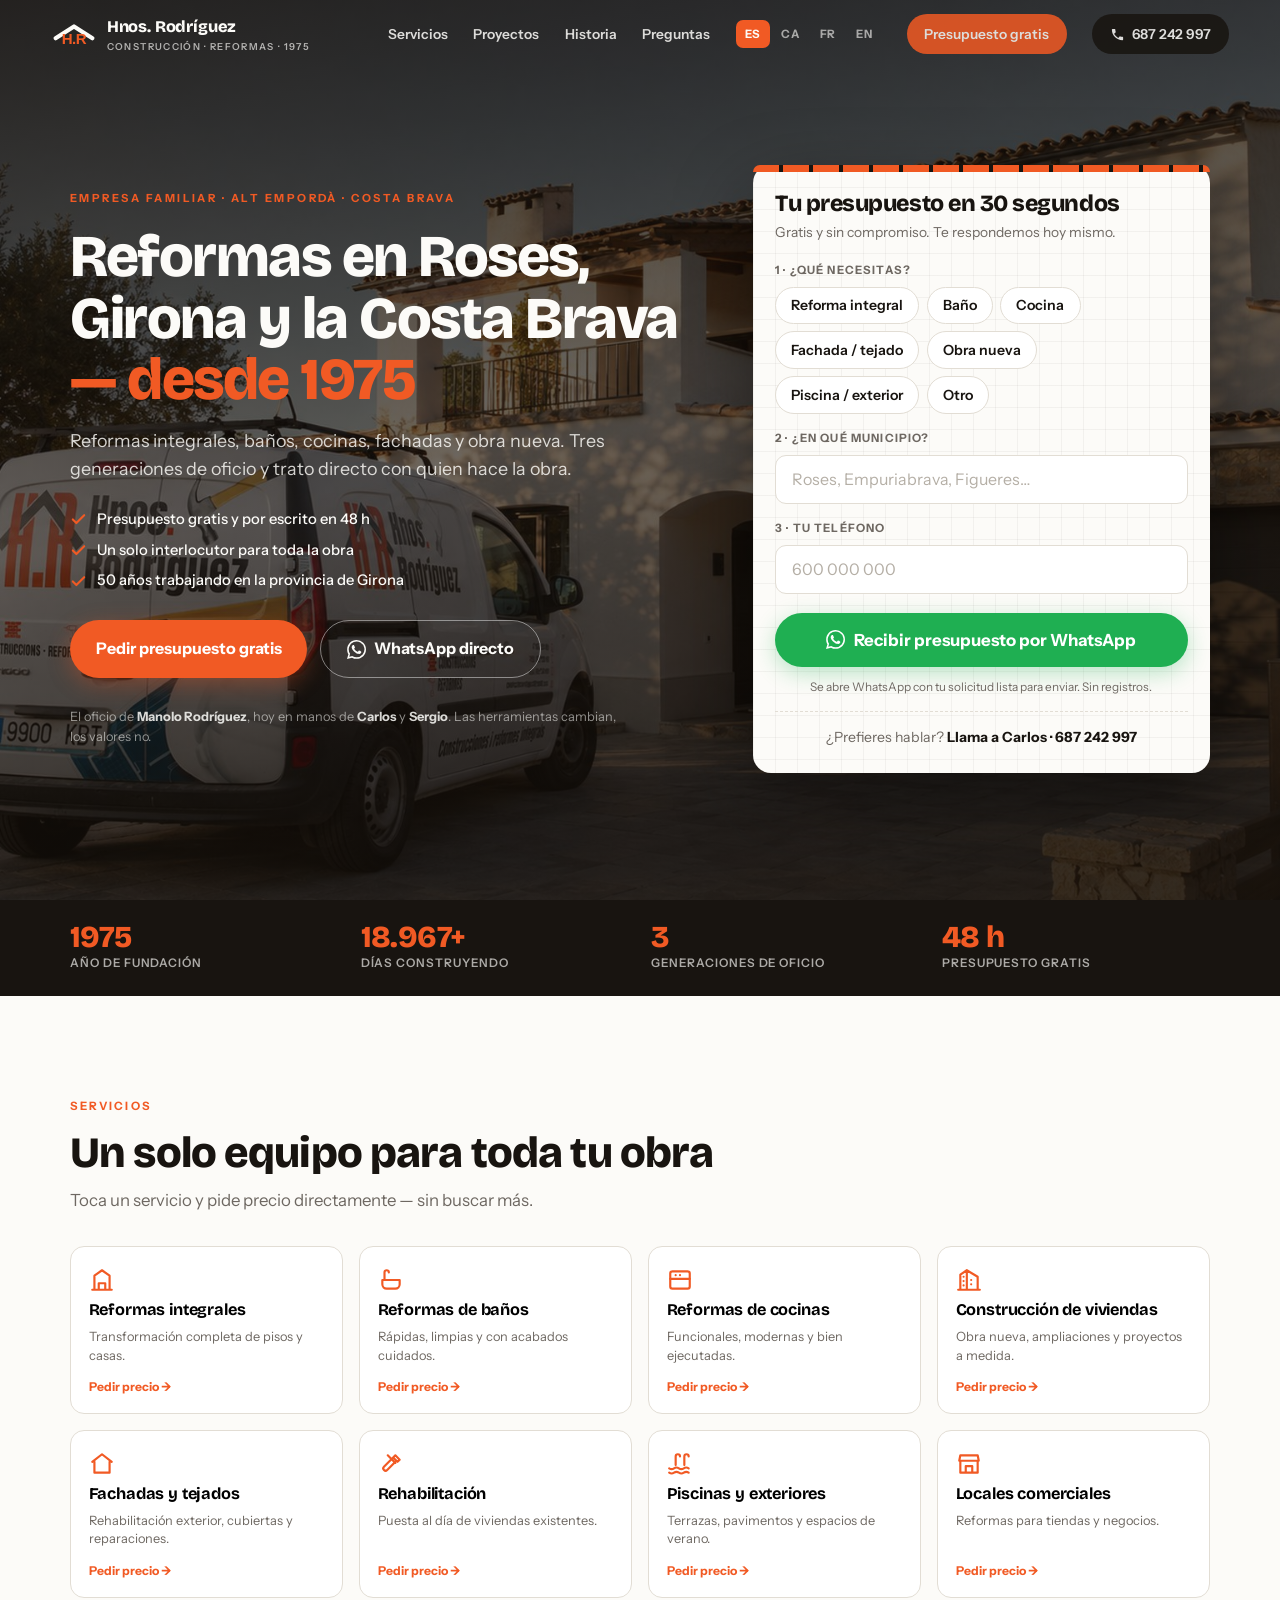
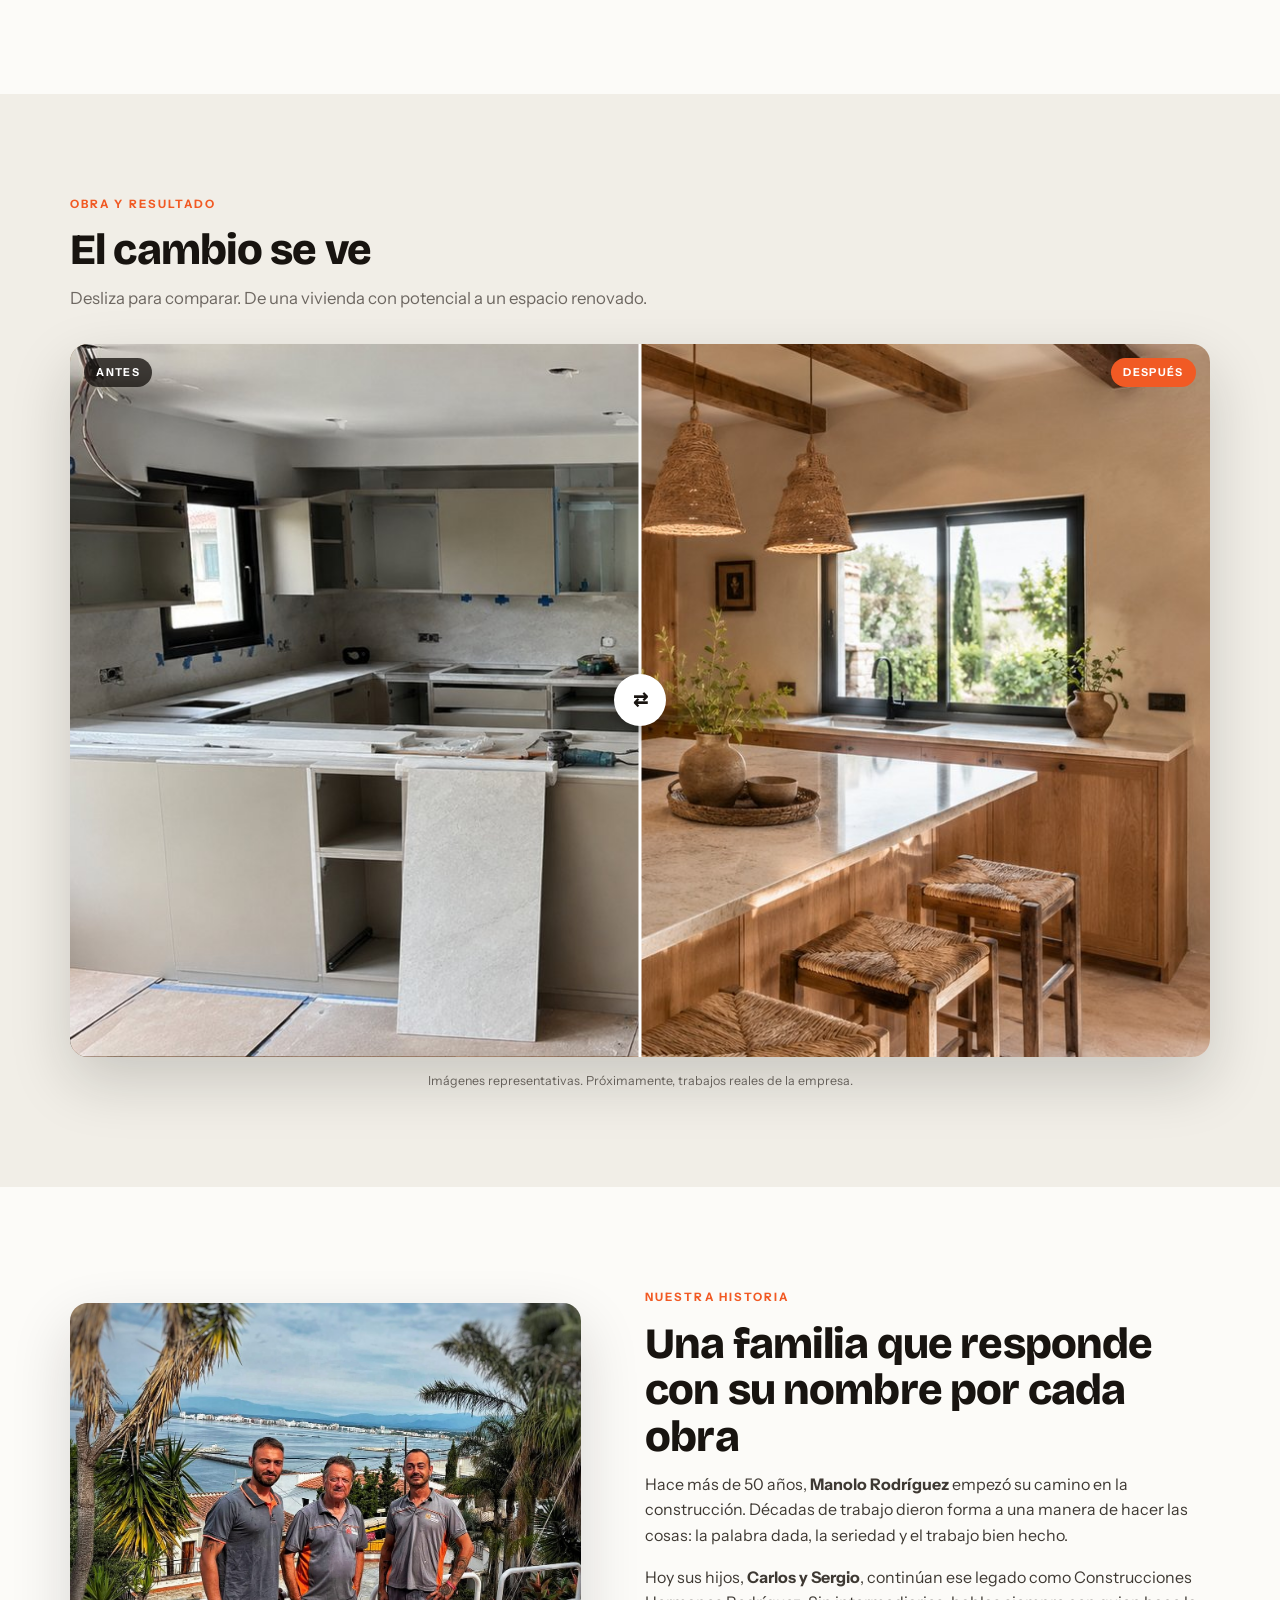
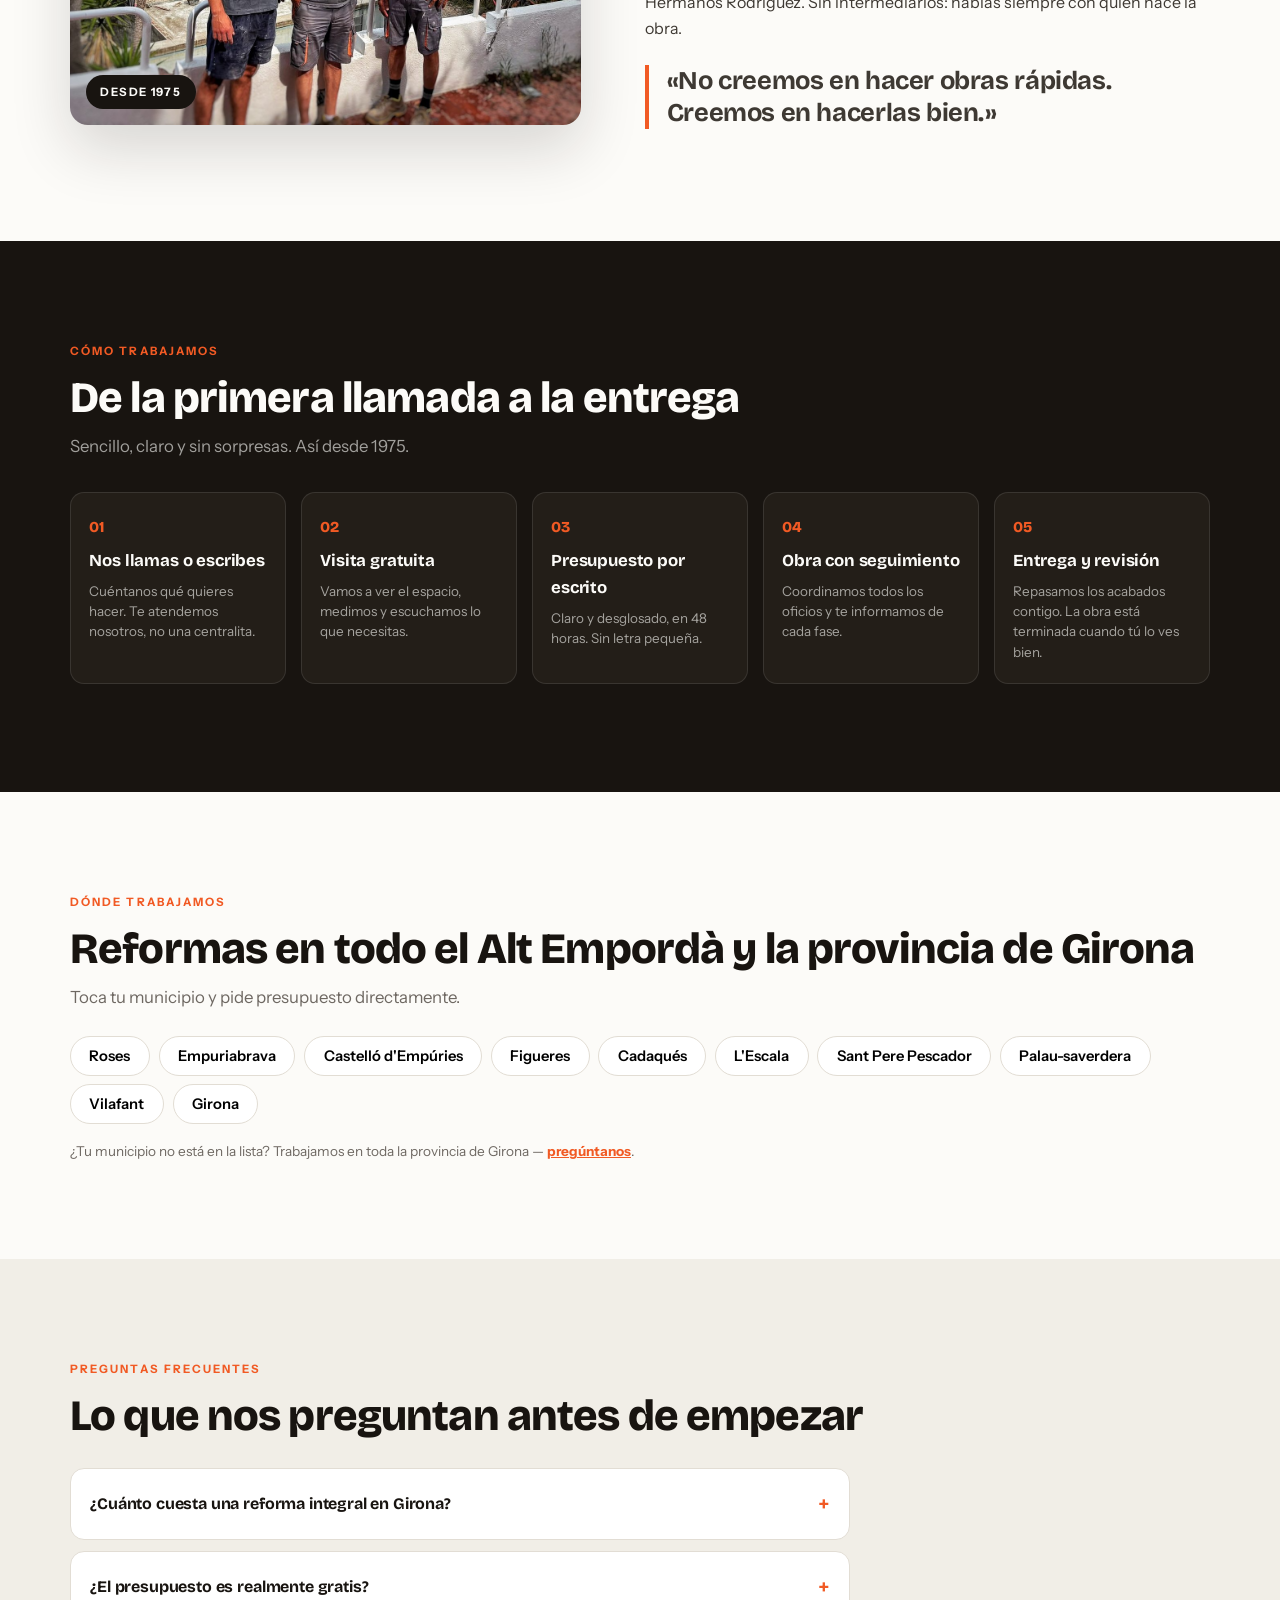
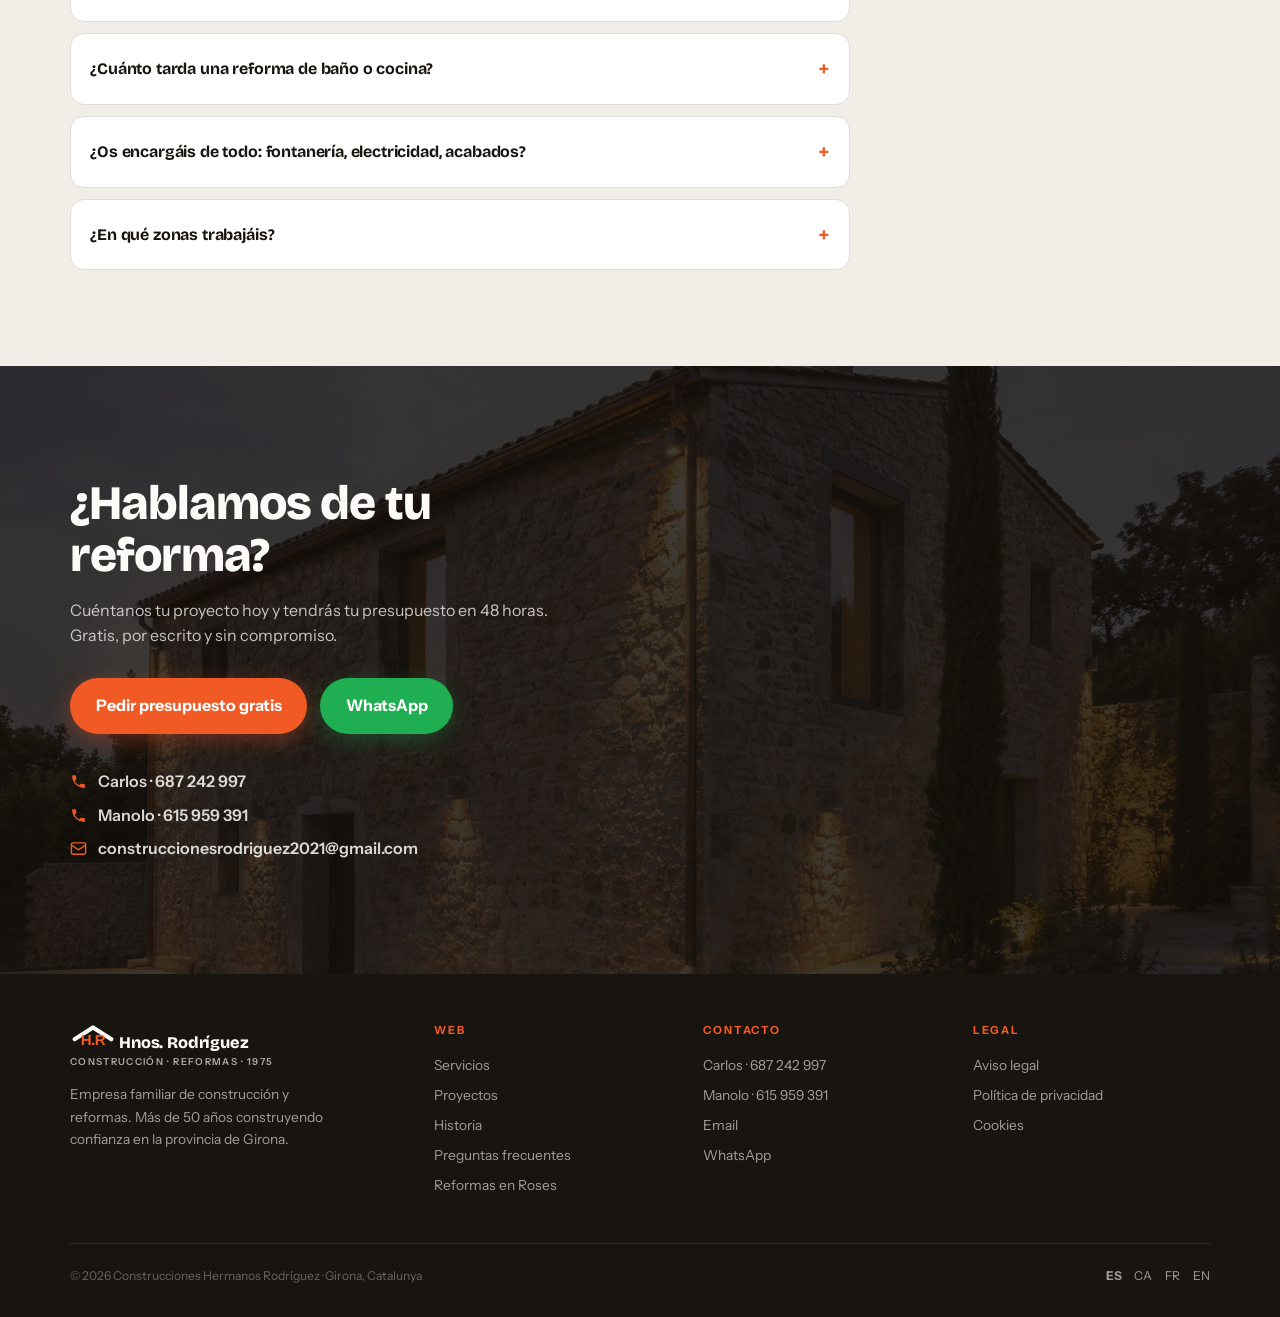
==== commit 55ebc9b5: "Add files via upload" ====
--- a/index.html
+++ b/index.html
@@ -204,11 +204,26 @@
   font-weight:700;font-size:.9rem;text-decoration:none;
   background:var(--naranja);color:#fff;padding:.55rem 1.1rem;border-radius:999px;
 }
+.lang{display:flex;gap:.15rem;align-items:center}
+.lang a{
+  font-size:.72rem;font-weight:700;letter-spacing:.06em;text-decoration:none;
+  padding:.32rem .55rem;border-radius:7px;color:inherit;opacity:.6;
+  transition:opacity .15s,background .15s;
+}
+.lang a:hover{opacity:1}
+.lang a.on{
+  opacity:1;background:var(--naranja);color:#fff;
+}
 .nav__call svg{width:15px;height:15px}
+.lang--mob{margin-left:auto;margin-right:.6rem;color:var(--cal)}
+.nav.solid .lang--mob{color:var(--negro)}
+.nav:not(.solid) .nav__links .lang{color:var(--cal)}
 @media(min-width:900px){
   .nav{padding:.85rem 4%}
   .nav__links{display:flex}
   .nav:not(.solid) .nav__links a{color:var(--cal)}
+  .nav__call--mob{display:none}
+  .lang--mob{display:none}
 }
 
 /* ============================================================
@@ -554,13 +569,25 @@
     <a href="#proyectos">Proyectos</a>
     <a href="#historia">Historia</a>
     <a href="#faq">Preguntas</a>
+    <span class="lang" role="navigation" aria-label="Idioma">
+      <a href="/" class="on" hreflang="es" aria-current="true">ES</a>
+      <a href="/ca/" hreflang="ca">CA</a>
+      <a href="/fr/" hreflang="fr">FR</a>
+      <a href="/en/" hreflang="en">EN</a>
+    </span>
     <a href="#presupuesto" class="nav__call" style="background:var(--naranja)">Presupuesto gratis</a>
     <a href="tel:+34687242997" class="nav__call" style="background:var(--negro)">
       <svg viewBox="0 0 24 24" fill="currentColor" aria-hidden="true"><path d="M6.6 10.8c1.4 2.8 3.8 5.1 6.6 6.6l2.2-2.2c.3-.3.7-.4 1-.2 1.1.4 2.3.6 3.6.6.6 0 1 .4 1 1V20c0 .6-.4 1-1 1C10.6 21 3 13.4 3 4c0-.6.4-1 1-1h3.5c.6 0 1 .4 1 1 0 1.2.2 2.4.6 3.6.1.3 0 .7-.2 1l-2.3 2.2z"/></svg>
       687 242 997
     </a>
   </nav>
-  <a href="tel:+34687242997" class="nav__call" style="display:inline-flex" id="navCallMobile" aria-label="Llamar al 687 242 997">
+  <span class="lang lang--mob" role="navigation" aria-label="Idioma">
+    <a href="/" class="on" hreflang="es" aria-current="true">ES</a>
+    <a href="/ca/" hreflang="ca">CA</a>
+    <a href="/fr/" hreflang="fr">FR</a>
+    <a href="/en/" hreflang="en">EN</a>
+  </span>
+  <a href="tel:+34687242997" class="nav__call nav__call--mob" id="navCallMobile" aria-label="Llamar al 687 242 997">
     <svg viewBox="0 0 24 24" fill="currentColor" aria-hidden="true"><path d="M6.6 10.8c1.4 2.8 3.8 5.1 6.6 6.6l2.2-2.2c.3-.3.7-.4 1-.2 1.1.4 2.3.6 3.6.6.6 0 1 .4 1 1V20c0 .6-.4 1-1 1C10.6 21 3 13.4 3 4c0-.6.4-1 1-1h3.5c.6 0 1 .4 1 1 0 1.2.2 2.4.6 3.6.1.3 0 .7-.2 1l-2.3 2.2z"/></svg>
     Llamar
   </a>
@@ -592,7 +619,7 @@
         </a>
       </div>
 
-      <p class="hero__since">El oficio de <b>Manolo Rodríguez</b>, hoy en manos de <b>Carlos</b> y <b>Sergio</b>. Las herramientas cambian, los valores no.</p>
+      <p class="hero__since">El oficio de <b>Manolo Rodríguez</b>, hoy en manos de <b>Carlos</b> y <b>Sergio</b>. Las herramientas cambian, los&nbsp;valores&nbsp;no.</p>
     </div>
 
     <!-- EL PARTE DE PRESUPUESTO · 30 segundos -->
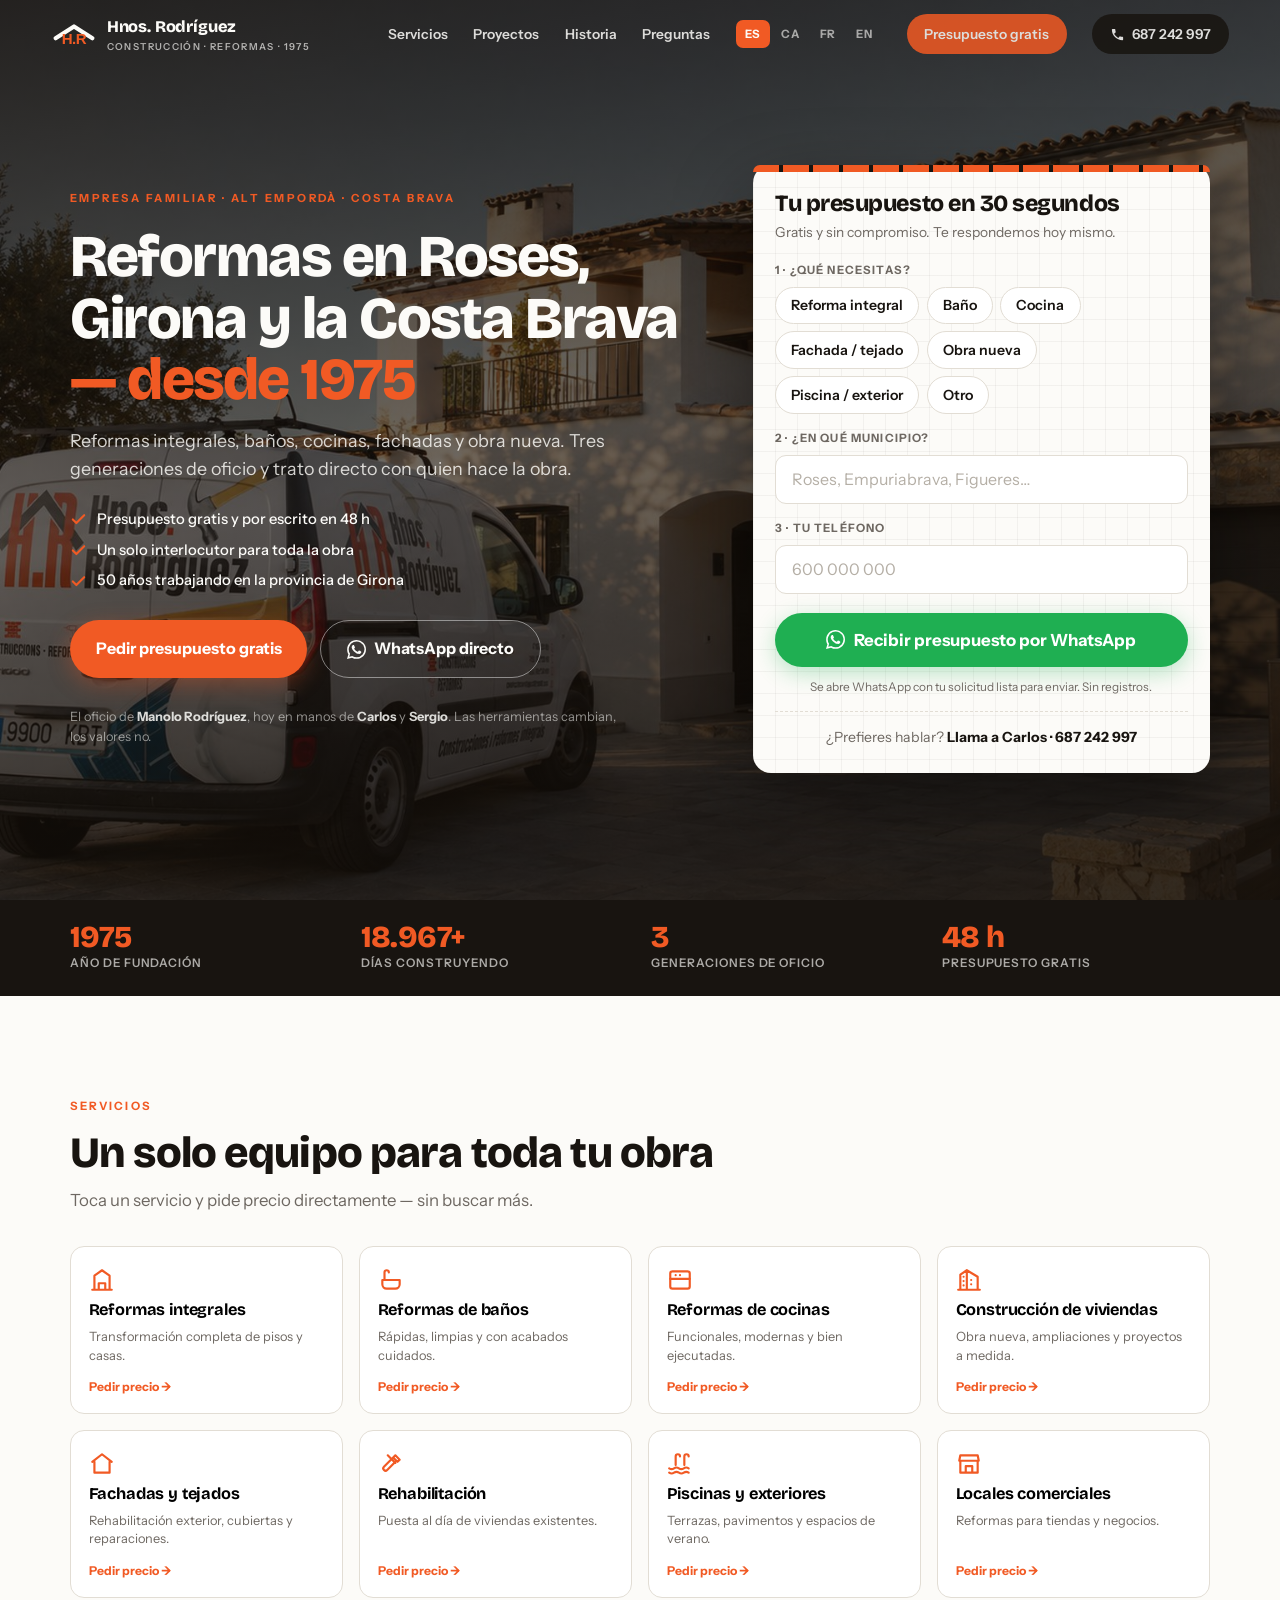
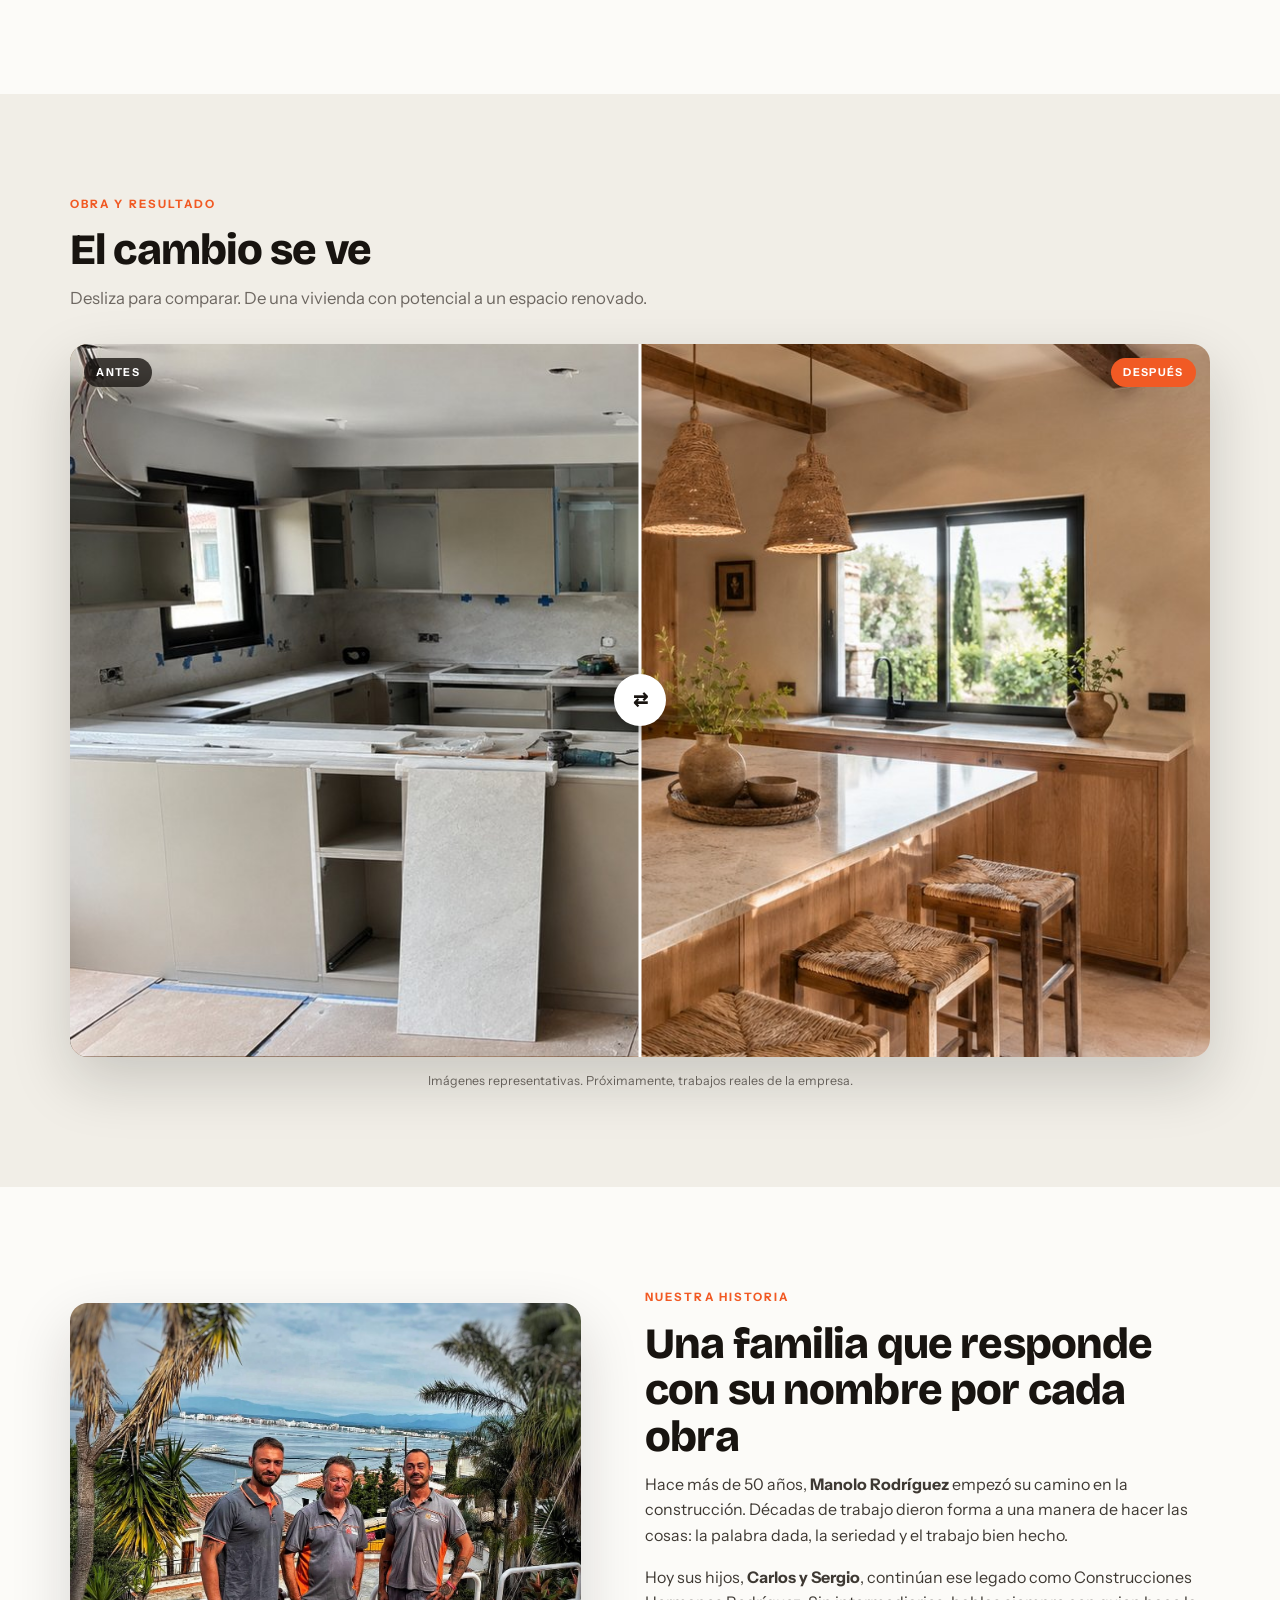
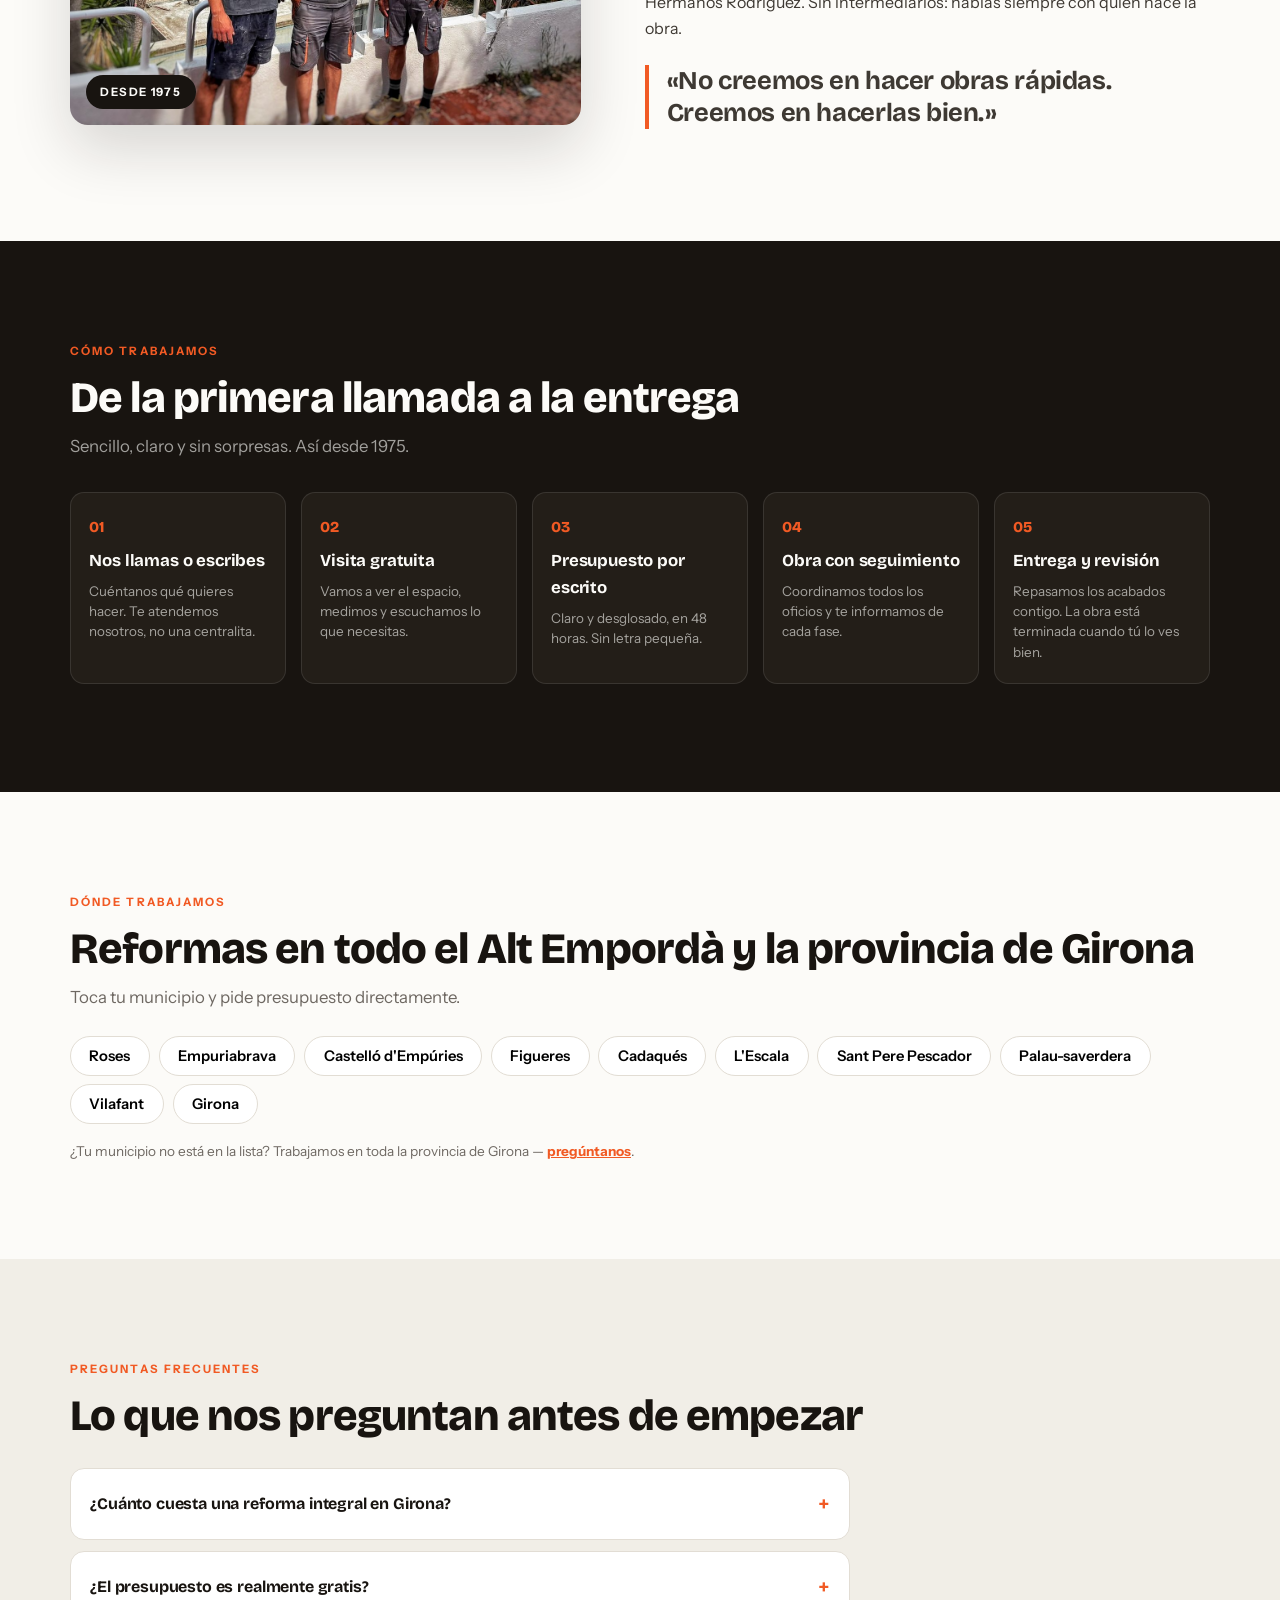
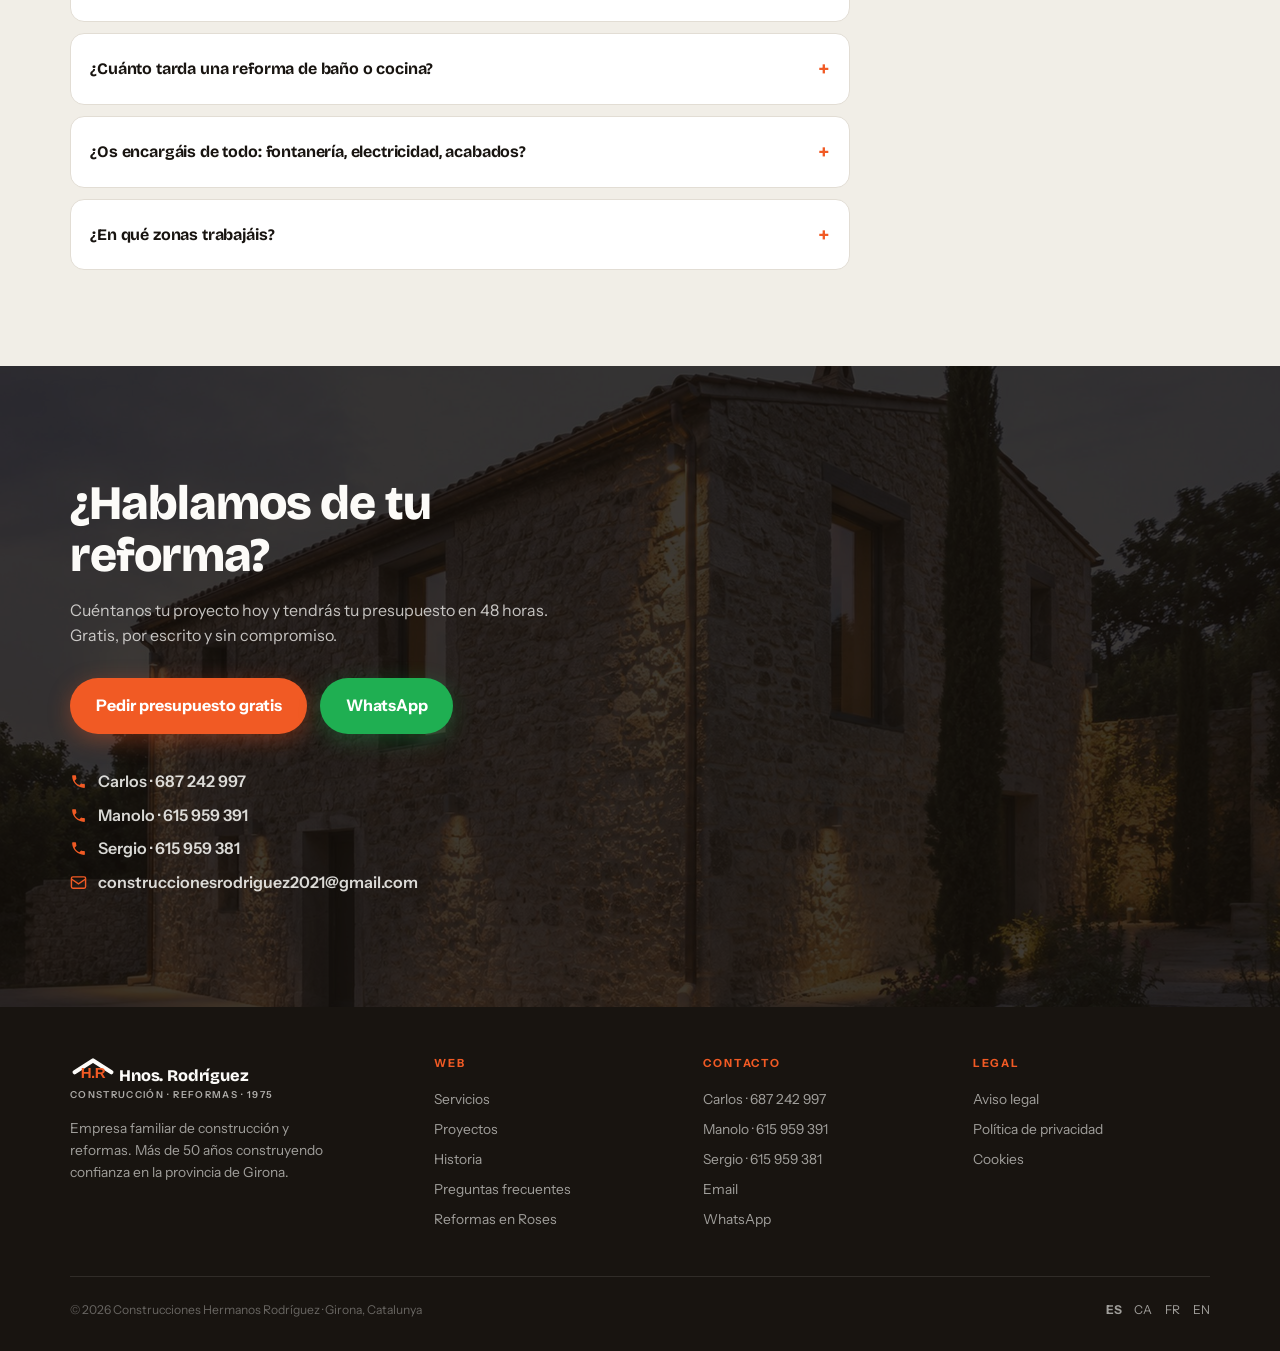
==== commit 7cc28700: "Añadir teléfono de Sergio" ====
--- a/index.html
+++ b/index.html
@@ -870,6 +870,7 @@
     <div class="final__personas reveal">
       <a href="tel:+34687242997"><svg viewBox="0 0 24 24" fill="currentColor"><path d="M6.6 10.8c1.4 2.8 3.8 5.1 6.6 6.6l2.2-2.2c.3-.3.7-.4 1-.2 1.1.4 2.3.6 3.6.6.6 0 1 .4 1 1V20c0 .6-.4 1-1 1C10.6 21 3 13.4 3 4c0-.6.4-1 1-1h3.5c.6 0 1 .4 1 1 0 1.2.2 2.4.6 3.6.1.3 0 .7-.2 1l-2.3 2.2z"/></svg> Carlos · 687 242 997</a>
       <a href="tel:+34615959391"><svg viewBox="0 0 24 24" fill="currentColor"><path d="M6.6 10.8c1.4 2.8 3.8 5.1 6.6 6.6l2.2-2.2c.3-.3.7-.4 1-.2 1.1.4 2.3.6 3.6.6.6 0 1 .4 1 1V20c0 .6-.4 1-1 1C10.6 21 3 13.4 3 4c0-.6.4-1 1-1h3.5c.6 0 1 .4 1 1 0 1.2.2 2.4.6 3.6.1.3 0 .7-.2 1l-2.3 2.2z"/></svg> Manolo · 615 959 391</a>
+      <a href="tel:+34615959381"><svg viewBox="0 0 24 24" fill="currentColor"><path d="M6.6 10.8c1.4 2.8 3.8 5.1 6.6 6.6l2.2-2.2c.3-.3.7-.4 1-.2 1.1.4 2.3.6 3.6.6.6 0 1 .4 1 1V20c0 .6-.4 1-1 1C10.6 21 3 13.4 3 4c0-.6.4-1 1-1h3.5c.6 0 1 .4 1 1 0 1.2.2 2.4.6 3.6.1.3 0 .7-.2 1l-2.3 2.2z"/></svg> Sergio · 615 959 381</a>
       <a href="mailto:construccionesrodriguez2021@gmail.com"><svg viewBox="0 0 24 24" fill="none" stroke="currentColor" stroke-width="2"><rect x="2" y="4" width="20" height="16" rx="2"/><path d="m2 7 10 7L22 7"/></svg> construccionesrodriguez2021@gmail.com</a>
     </div>
   </div>
@@ -902,6 +903,7 @@
       <h4>Contacto</h4>
       <a href="tel:+34687242997">Carlos · 687 242 997</a>
       <a href="tel:+34615959391">Manolo · 615 959 391</a>
+      <a href="tel:+34615959381">Sergio · 615 959 381</a>
       <a href="mailto:construccionesrodriguez2021@gmail.com">Email</a>
       <a href="https://wa.me/34687242997" target="_blank" rel="noopener">WhatsApp</a>
     </div>
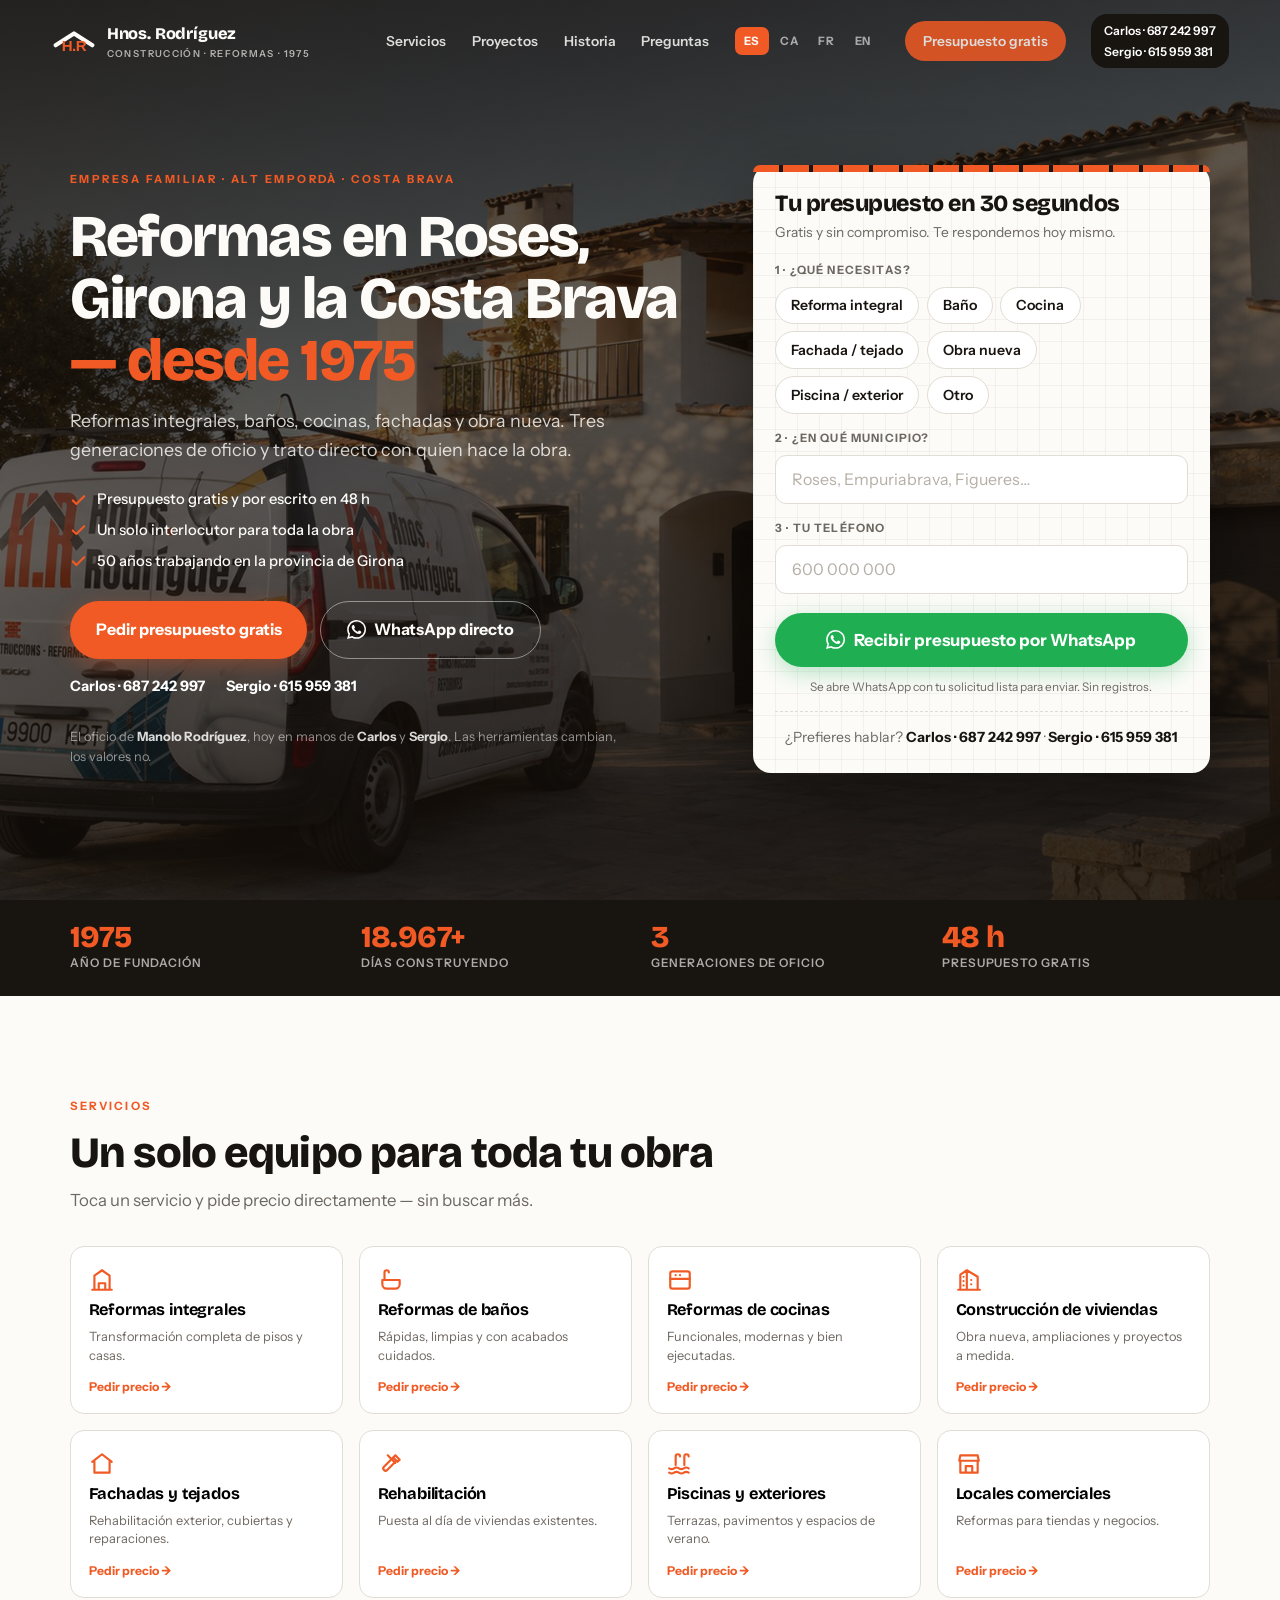
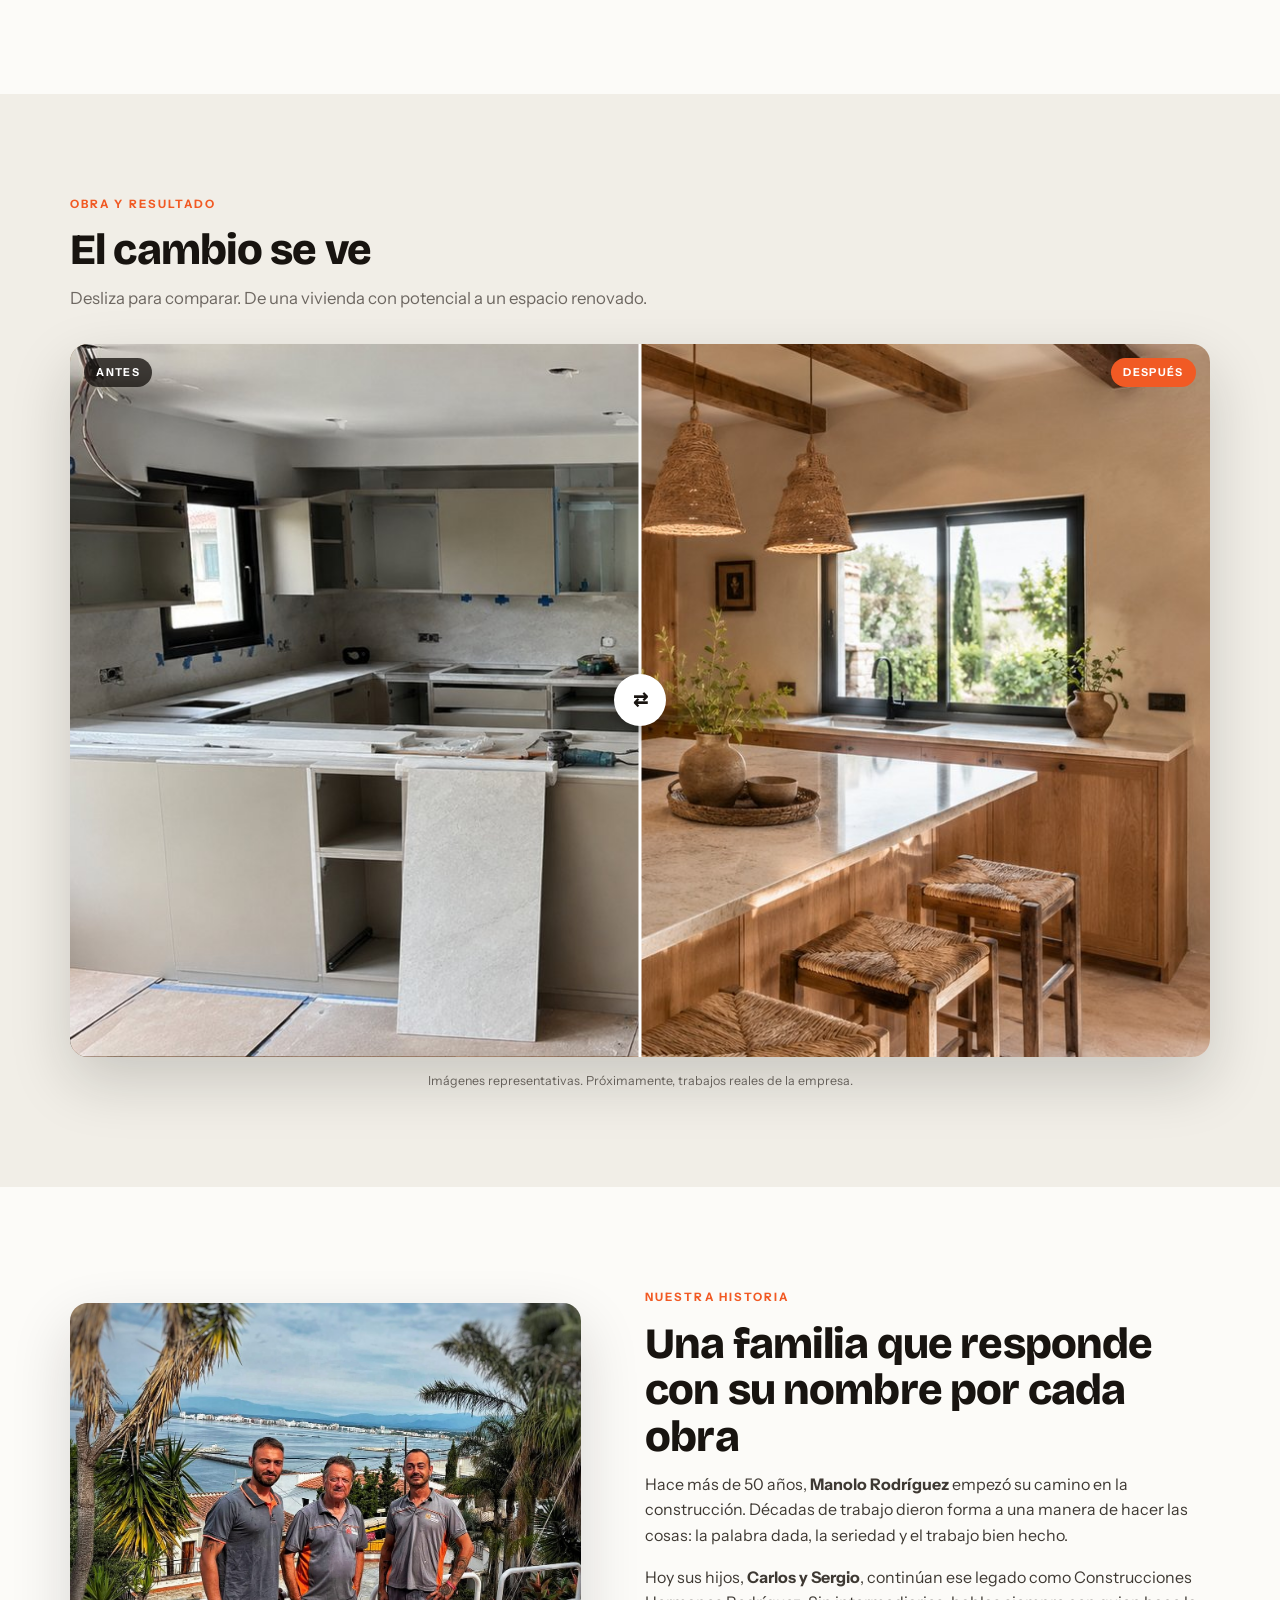
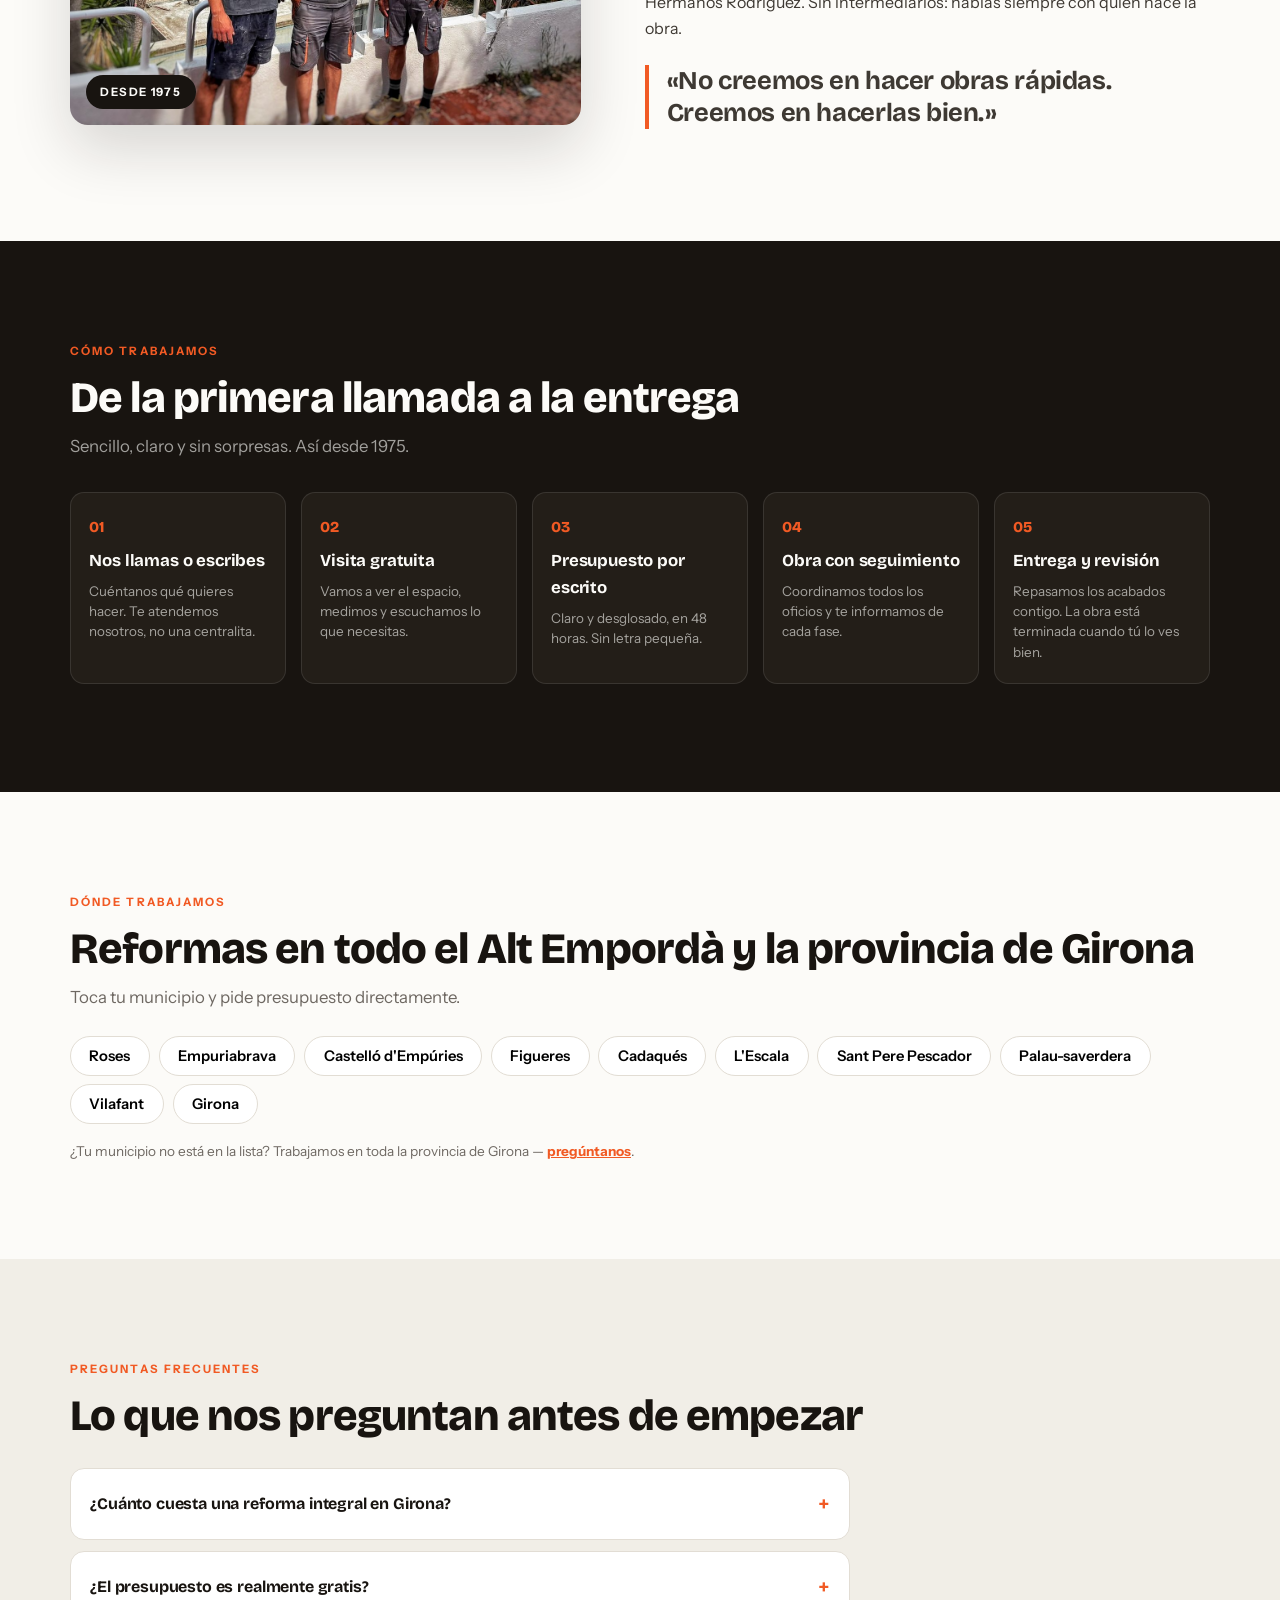
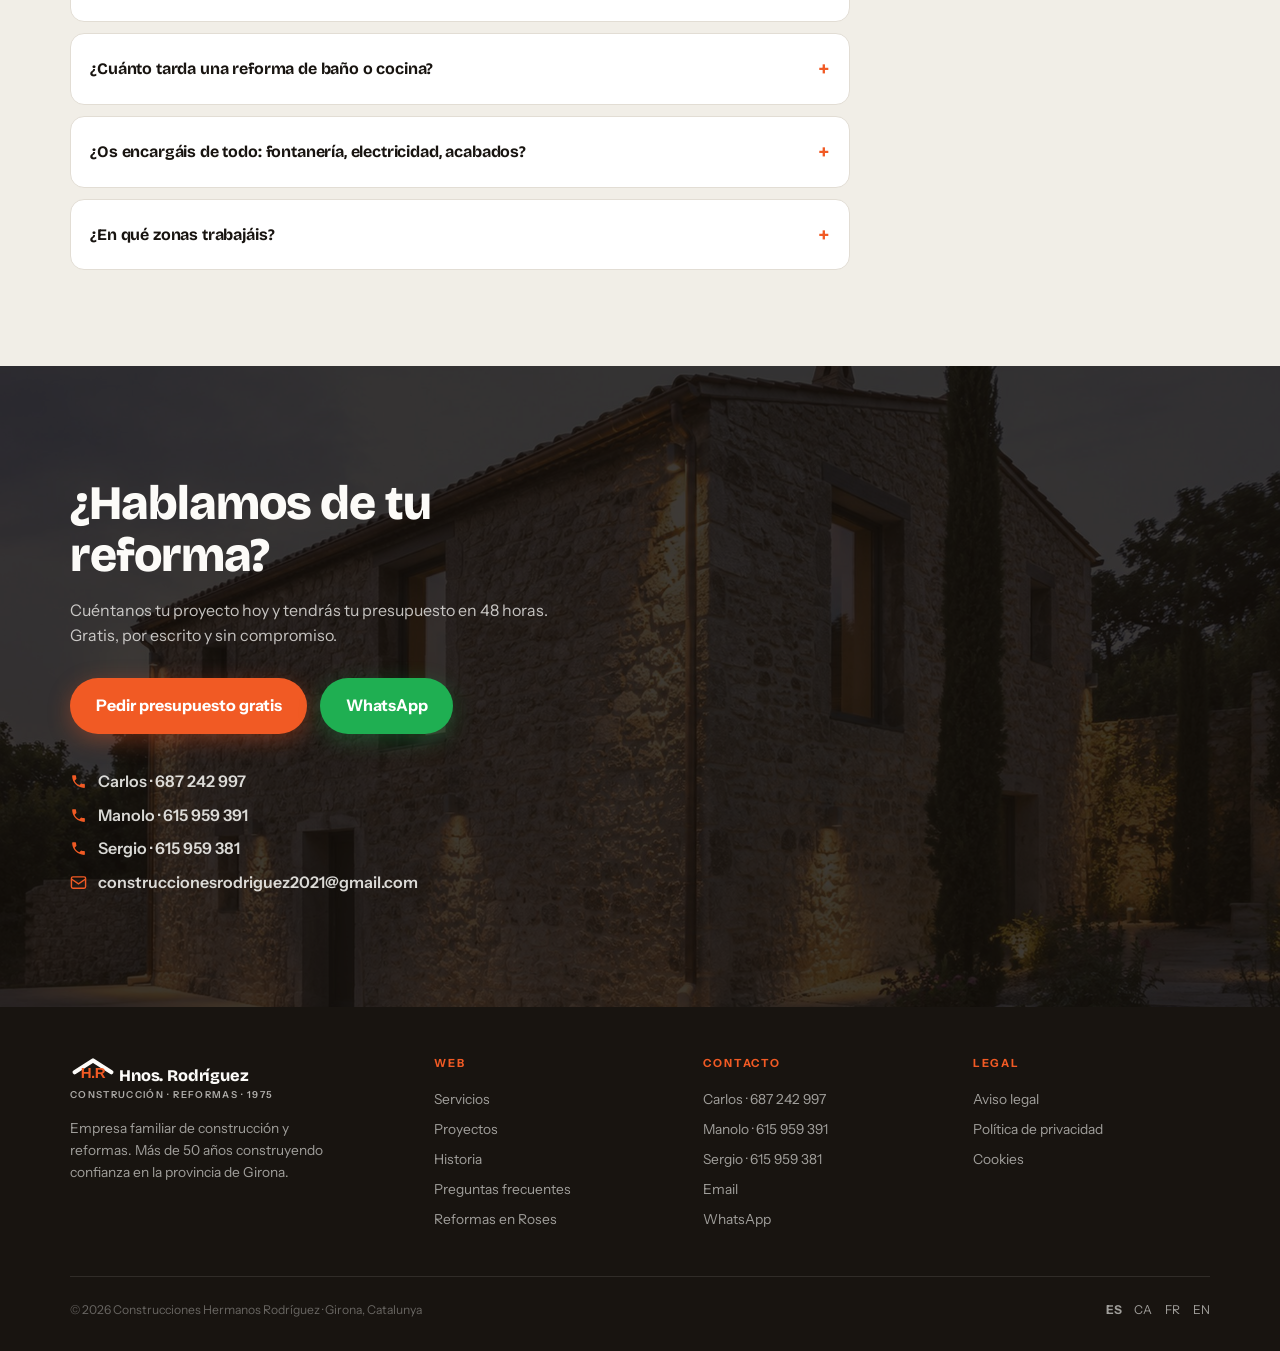
==== commit be90ea06: "Mostrar ambos teléfonos y permitir elegir llamada" ====
--- a/index.html
+++ b/index.html
@@ -215,10 +215,36 @@
   opacity:1;background:var(--naranja);color:#fff;
 }
 .nav__call svg{width:15px;height:15px}
+@media(max-width:600px){
+  .nav{padding:.65rem 3%;gap:.3rem}
+  .brand{gap:.3rem;min-width:0}
+  .brand svg{width:32px;flex:none}
+  .brand b{font-size:.84rem;white-space:nowrap}
+  .brand small{display:none}
+  .lang--mob{margin-left:auto;margin-right:0;gap:0}
+  .lang--mob a{padding:.3rem .3rem;font-size:.67rem}
+  .nav__call--mob .nav__call{padding:.6rem}
+  .nav__call--mob .nav__call span{display:none}
+}
+.nav__phones{display:flex;flex-direction:column;gap:.1rem;background:var(--negro);border-radius:16px;padding:.45rem .8rem;white-space:nowrap}
+.nav__links .nav__phones a,.nav:not(.solid) .nav__links .nav__phones a{color:#fff;opacity:1;font-size:.76rem}
+.nav__phones a:hover{text-decoration:underline}
+.call-menu{position:relative}
+.call-menu summary{list-style:none;cursor:pointer}
+.call-menu summary::-webkit-details-marker{display:none}
+.call-menu__options{position:absolute;right:0;top:calc(100% + .5rem);min-width:220px;background:#fff;border:1px solid var(--linea);border-radius:12px;box-shadow:0 8px 25px rgba(0,0,0,.25);overflow:hidden}
+.call-menu__options a{display:block;padding:.8rem 1rem;color:var(--negro);font-weight:700;text-decoration:none;white-space:nowrap}
+.call-menu__options a:hover{background:var(--cal-2)}
+.sticky .call-menu__options{top:auto;bottom:calc(100% + .5rem);left:.5rem;right:auto}
+.sticky .call-menu__options a{display:block;color:var(--negro);font-size:.85rem;letter-spacing:0;text-transform:none}
+.sticky .call-menu summary{height:100%;display:flex;flex-direction:column;align-items:center;justify-content:center;gap:.15rem;color:var(--cal);font-size:.66rem;font-weight:700;letter-spacing:.06em;text-transform:uppercase}
+.hero__phones{display:flex;flex-wrap:wrap;gap:.5rem 1.3rem;margin-top:1rem}
+.hero__phones a{color:#fff;font-size:.9rem;font-weight:700;text-decoration:none}
+.hero__phones a:hover{text-decoration:underline}
 .lang--mob{margin-left:auto;margin-right:.6rem;color:var(--cal)}
 .nav.solid .lang--mob{color:var(--negro)}
 .nav:not(.solid) .nav__links .lang{color:var(--cal)}
-@media(min-width:900px){
+@media(min-width:1200px){
   .nav{padding:.85rem 4%}
   .nav__links{display:flex}
   .nav:not(.solid) .nav__links a{color:var(--cal)}
@@ -576,10 +602,10 @@
       <a href="/en/" hreflang="en">EN</a>
     </span>
     <a href="#presupuesto" class="nav__call" style="background:var(--naranja)">Presupuesto gratis</a>
-    <a href="tel:+34687242997" class="nav__call" style="background:var(--negro)">
-      <svg viewBox="0 0 24 24" fill="currentColor" aria-hidden="true"><path d="M6.6 10.8c1.4 2.8 3.8 5.1 6.6 6.6l2.2-2.2c.3-.3.7-.4 1-.2 1.1.4 2.3.6 3.6.6.6 0 1 .4 1 1V20c0 .6-.4 1-1 1C10.6 21 3 13.4 3 4c0-.6.4-1 1-1h3.5c.6 0 1 .4 1 1 0 1.2.2 2.4.6 3.6.1.3 0 .7-.2 1l-2.3 2.2z"/></svg>
-      687 242 997
-    </a>
+    <div class="nav__phones" aria-label="Teléfonos de contacto">
+      <a href="tel:+34687242997">Carlos · 687 242 997</a>
+      <a href="tel:+34615959381">Sergio · 615 959 381</a>
+    </div>
   </nav>
   <span class="lang lang--mob" role="navigation" aria-label="Idioma">
     <a href="/" class="on" hreflang="es" aria-current="true">ES</a>
@@ -587,10 +613,15 @@
     <a href="/fr/" hreflang="fr">FR</a>
     <a href="/en/" hreflang="en">EN</a>
   </span>
-  <a href="tel:+34687242997" class="nav__call nav__call--mob" id="navCallMobile" aria-label="Llamar al 687 242 997">
-    <svg viewBox="0 0 24 24" fill="currentColor" aria-hidden="true"><path d="M6.6 10.8c1.4 2.8 3.8 5.1 6.6 6.6l2.2-2.2c.3-.3.7-.4 1-.2 1.1.4 2.3.6 3.6.6.6 0 1 .4 1 1V20c0 .6-.4 1-1 1C10.6 21 3 13.4 3 4c0-.6.4-1 1-1h3.5c.6 0 1 .4 1 1 0 1.2.2 2.4.6 3.6.1.3 0 .7-.2 1l-2.3 2.2z"/></svg>
-    Llamar
-  </a>
+  <details class="call-menu nav__call--mob">
+    <summary class="nav__call" aria-label="Elegir teléfono para llamar">
+    <svg viewBox="0 0 24 24" fill="currentColor" aria-hidden="true"><path d="M6.6 10.8c1.4 2.8 3.8 5.1 6.6 6.6l2.2-2.2c.3-.3.7-.4 1-.2 1.1.4 2.3.6 3.6.6.6 0 1 .4 1 1V20c0 .6-.4 1-1 1C10.6 21 3 13.4 3 4c0-.6.4-1 1-1h3.5c.6 0 1 .4 1 1 0 1.2.2 2.4.6 3.6.1.3 0 .7-.2 1l-2.3 2.2z"/></svg> <span>Llamar</span>
+    </summary>
+    <div class="call-menu__options">
+      <a href="tel:+34687242997">Carlos · 687 242 997</a>
+      <a href="tel:+34615959381">Sergio · 615 959 381</a>
+    </div>
+  </details>
 </header>
 
 <!-- ====================================================== -->
@@ -617,6 +648,11 @@
           <svg viewBox="0 0 24 24" fill="currentColor"><path d="M20.5 3.5A11.9 11.9 0 0 0 12.1 0C5.5 0 .2 5.3.2 11.9c0 2.1.5 4.2 1.6 6L0 24l6.3-1.7a11.9 11.9 0 0 0 5.8 1.5c6.6 0 11.9-5.3 11.9-11.9 0-3.2-1.2-6.2-3.5-8.4ZM12.1 21.8a9.9 9.9 0 0 1-5-1.4l-.4-.2-3.8 1 1-3.7-.2-.4a9.9 9.9 0 1 1 8.4 4.7Zm5.4-7.4c-.3-.2-1.8-.9-2-1-.3-.1-.5-.2-.7.1-.2.3-.8 1-1 1.2-.2.2-.3.2-.6.1-.3-.2-1.3-.5-2.4-1.5-.9-.8-1.5-1.8-1.7-2.1-.2-.3 0-.5.1-.6l.5-.5c.1-.2.2-.3.3-.5.1-.2 0-.4 0-.5-.1-.2-.7-1.6-1-2.2-.2-.6-.5-.5-.7-.5h-.6c-.2 0-.5.1-.8.4-.3.3-1 1-1 2.5s1 2.9 1.2 3.1c.2.2 2.1 3.2 5.1 4.5.7.3 1.3.5 1.7.6.7.2 1.4.2 1.9.1.6-.1 1.8-.7 2-1.4.3-.7.3-1.3.2-1.4l-.5-.4Z"/></svg>
           WhatsApp directo
         </a>
+      </div>
+
+      <div class="hero__phones" aria-label="Teléfonos de contacto">
+        <a href="tel:+34687242997">Carlos · 687 242 997</a>
+        <a href="tel:+34615959381">Sergio · 615 959 381</a>
       </div>
 
       <p class="hero__since">El oficio de <b>Manolo Rodríguez</b>, hoy en manos de <b>Carlos</b> y <b>Sergio</b>. Las herramientas cambian, los&nbsp;valores&nbsp;no.</p>
@@ -659,7 +695,7 @@
         <p>Se ha abierto WhatsApp con tu mensaje. Si no se abrió, <a href="#" id="parteRetry" style="color:var(--naranja);font-weight:700">pulsa aquí</a>.</p>
       </div>
 
-      <p class="parte__tel">¿Prefieres hablar? <a href="tel:+34687242997">Llama a Carlos · 687 242 997</a></p>
+      <p class="parte__tel">¿Prefieres hablar? <a href="tel:+34687242997">Carlos · 687 242 997</a> · <a href="tel:+34615959381">Sergio · 615 959 381</a></p>
     </form>
   </div>
 </section>
@@ -929,10 +965,15 @@
 <!-- BARRA FIJA MÓVIL                                        -->
 <!-- ====================================================== -->
 <nav class="sticky" aria-label="Contacto rápido">
-  <a href="tel:+34687242997" class="sticky__call">
-    <svg viewBox="0 0 24 24" fill="currentColor"><path d="M6.6 10.8c1.4 2.8 3.8 5.1 6.6 6.6l2.2-2.2c.3-.3.7-.4 1-.2 1.1.4 2.3.6 3.6.6.6 0 1 .4 1 1V20c0 .6-.4 1-1 1C10.6 21 3 13.4 3 4c0-.6.4-1 1-1h3.5c.6 0 1 .4 1 1 0 1.2.2 2.4.6 3.6.1.3 0 .7-.2 1l-2.3 2.2z"/></svg>
-    Llamar
-  </a>
+  <details class="call-menu sticky__call">
+    <summary aria-label="Elegir teléfono para llamar">
+    <svg viewBox="0 0 24 24" fill="currentColor"><path d="M6.6 10.8c1.4 2.8 3.8 5.1 6.6 6.6l2.2-2.2c.3-.3.7-.4 1-.2 1.1.4 2.3.6 3.6.6.6 0 1 .4 1 1V20c0 .6-.4 1-1 1C10.6 21 3 13.4 3 4c0-.6.4-1 1-1h3.5c.6 0 1 .4 1 1 0 1.2.2 2.4.6 3.6.1.3 0 .7-.2 1l-2.3 2.2z"/></svg> Llamar
+    </summary>
+    <div class="call-menu__options">
+      <a href="tel:+34687242997">Carlos · 687 242 997</a>
+      <a href="tel:+34615959381">Sergio · 615 959 381</a>
+    </div>
+  </details>
   <a href="https://wa.me/34687242997?text=Hola%2C%20quiero%20pedir%20presupuesto%20para%20una%20reforma." target="_blank" rel="noopener" class="sticky__wa">
     <svg viewBox="0 0 24 24" fill="currentColor"><path d="M20.5 3.5A11.9 11.9 0 0 0 12.1 0C5.5 0 .2 5.3.2 11.9c0 2.1.5 4.2 1.6 6L0 24l6.3-1.7a11.9 11.9 0 0 0 5.8 1.5c6.6 0 11.9-5.3 11.9-11.9 0-3.2-1.2-6.2-3.5-8.4ZM12.1 21.8a9.9 9.9 0 0 1-5-1.4l-.4-.2-3.8 1 1-3.7-.2-.4a9.9 9.9 0 1 1 8.4 4.7Zm5.4-7.4c-.3-.2-1.8-.9-2-1-.3-.1-.5-.2-.7.1-.2.3-.8 1-1 1.2-.2.2-.3.2-.6.1-.3-.2-1.3-.5-2.4-1.5-.9-.8-1.5-1.8-1.7-2.1-.2-.3 0-.5.1-.6l.5-.5c.1-.2.2-.3.3-.5.1-.2 0-.4 0-.5-.1-.2-.7-1.6-1-2.2-.2-.6-.5-.5-.7-.5h-.6c-.2 0-.5.1-.8.4-.3.3-1 1-1 2.5s1 2.9 1.2 3.1c.2.2 2.1 3.2 5.1 4.5.7.3 1.3.5 1.7.6.7.2 1.4.2 1.9.1.6-.1 1.8-.7 2-1.4.3-.7.3-1.3.2-1.4l-.5-.4Z"/></svg>
     WhatsApp
